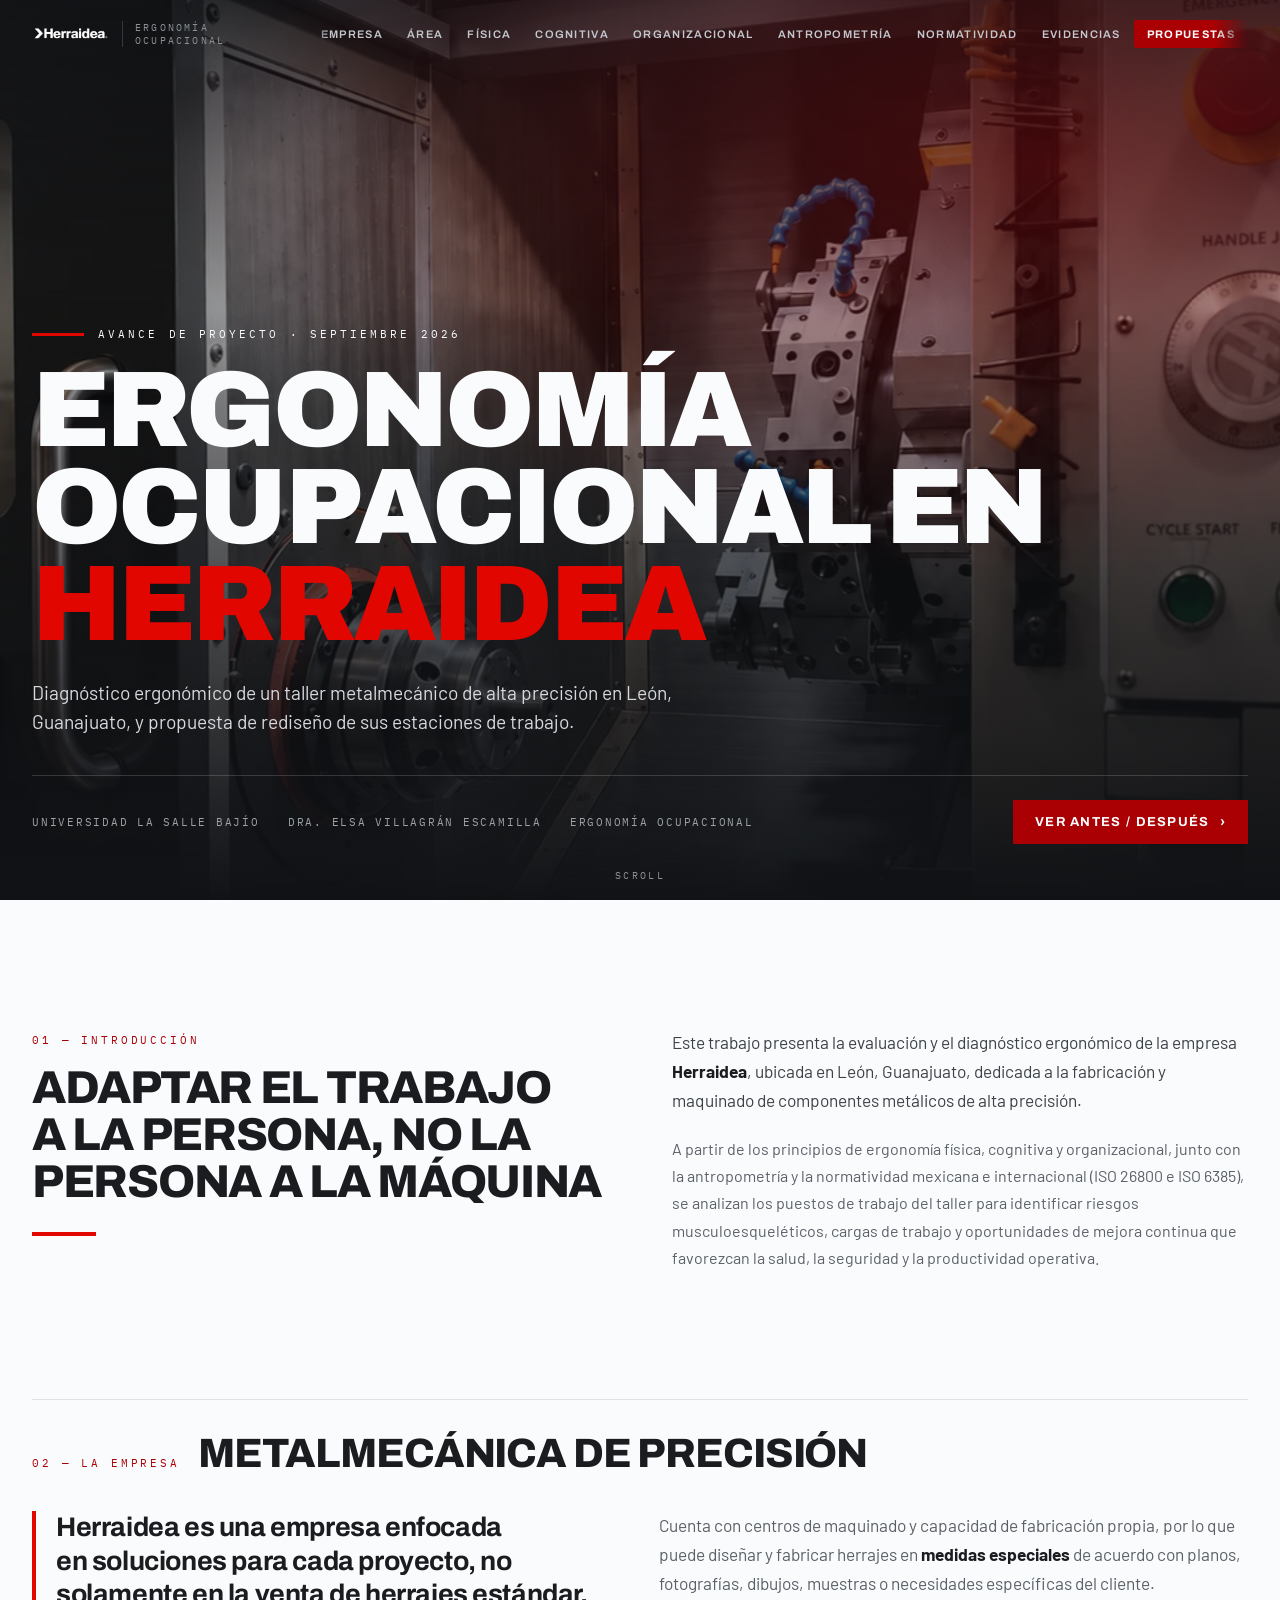
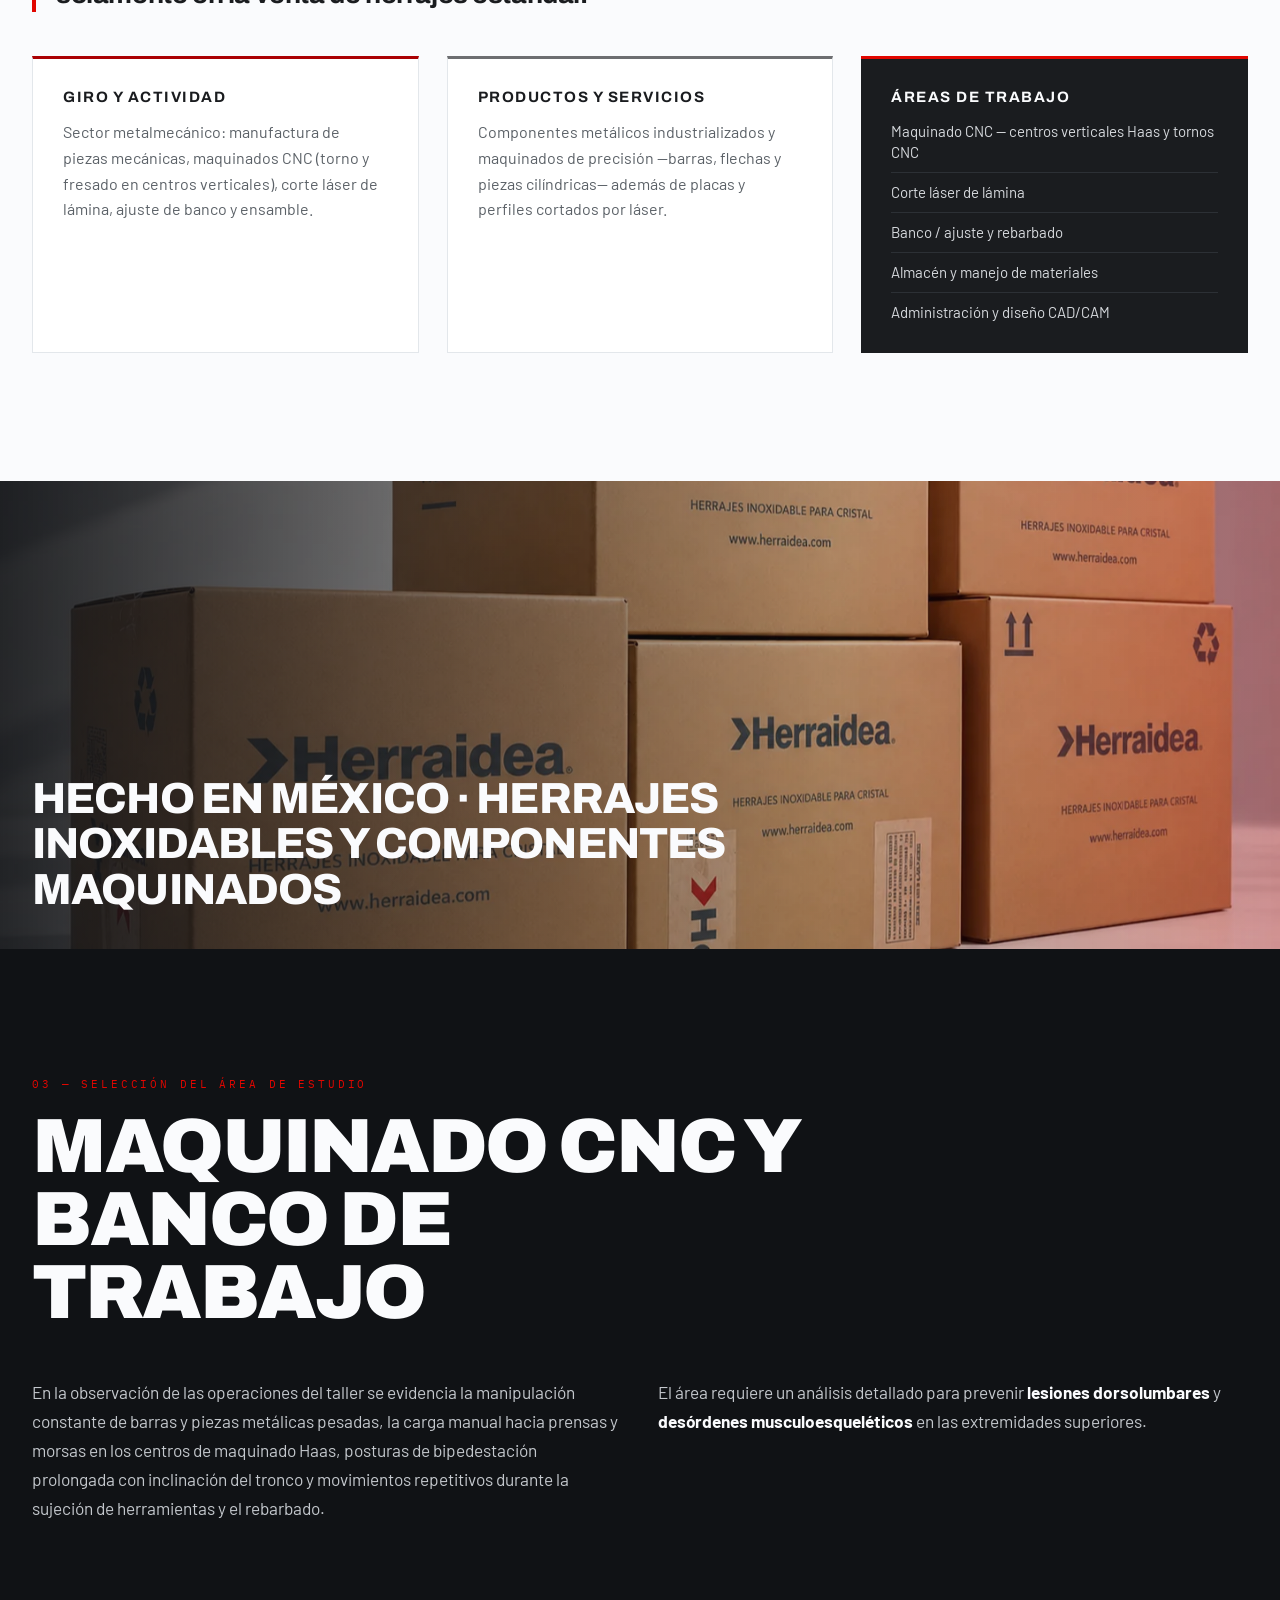
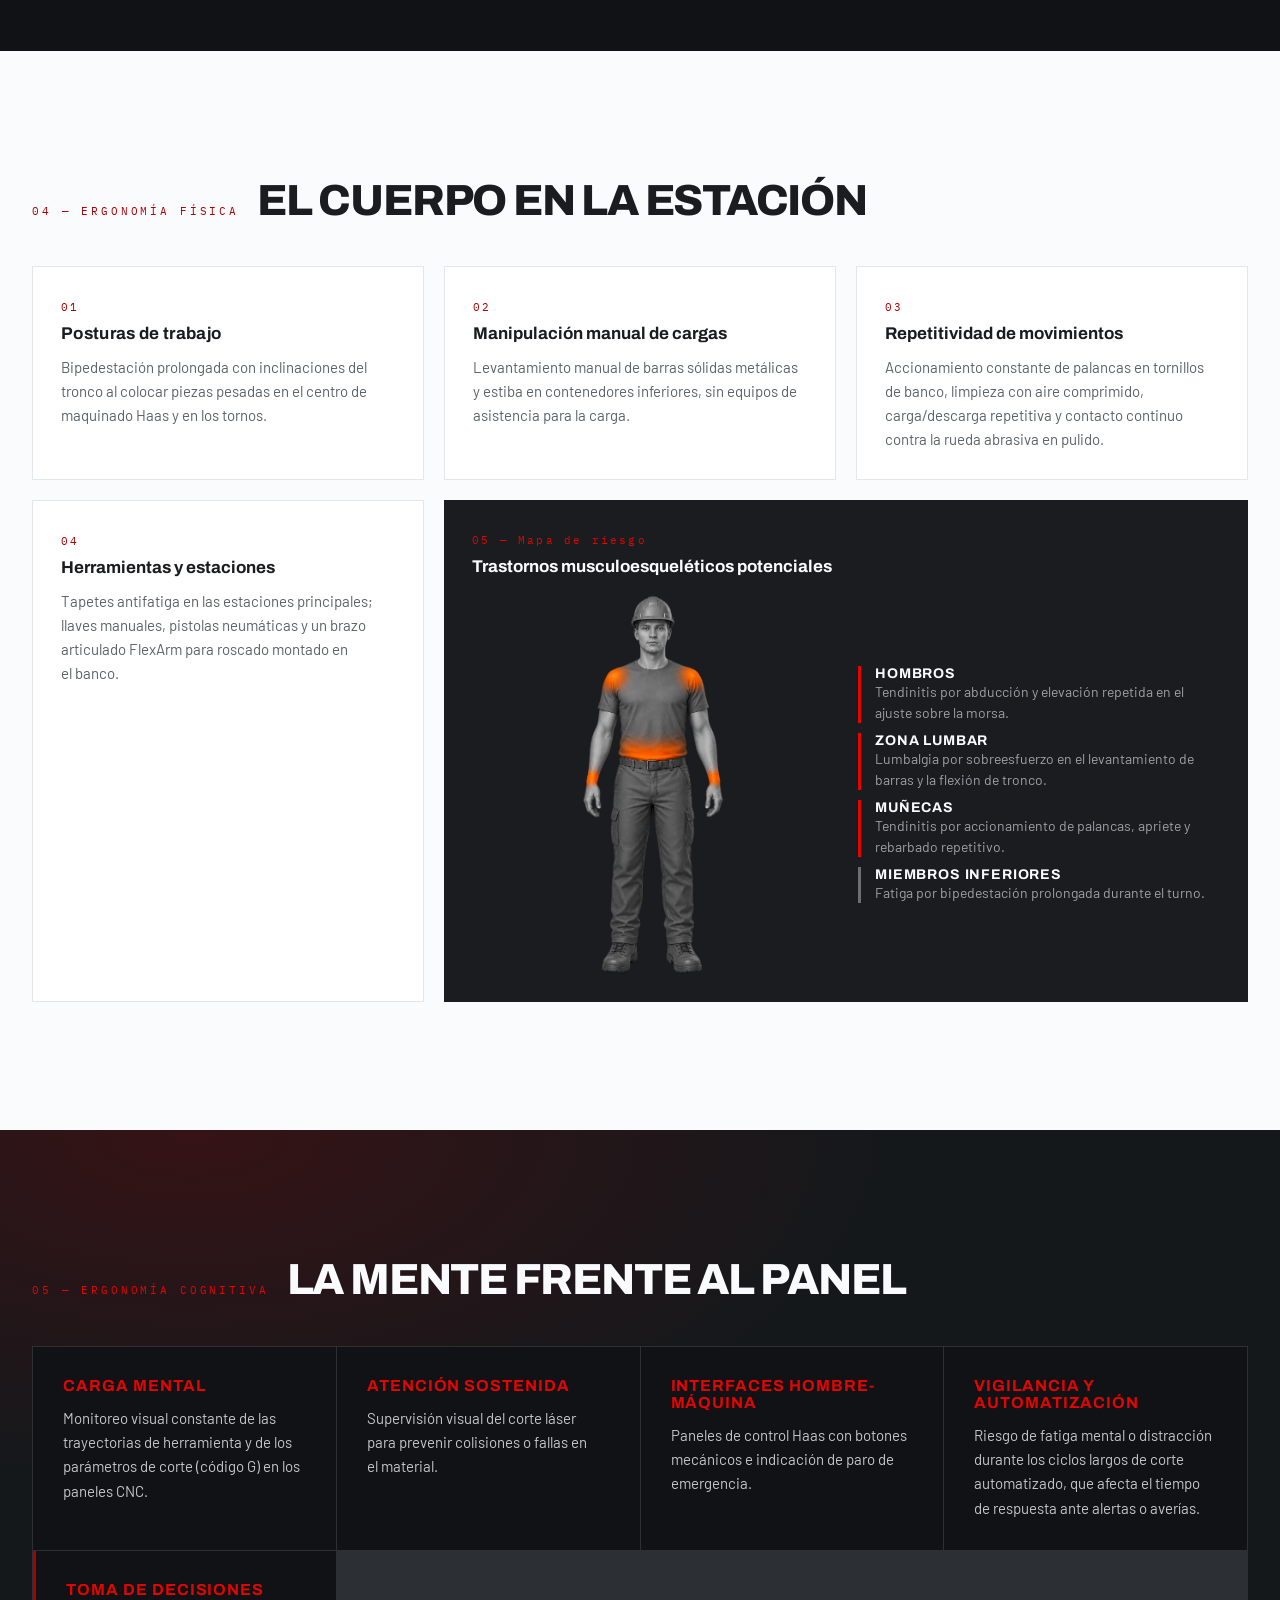
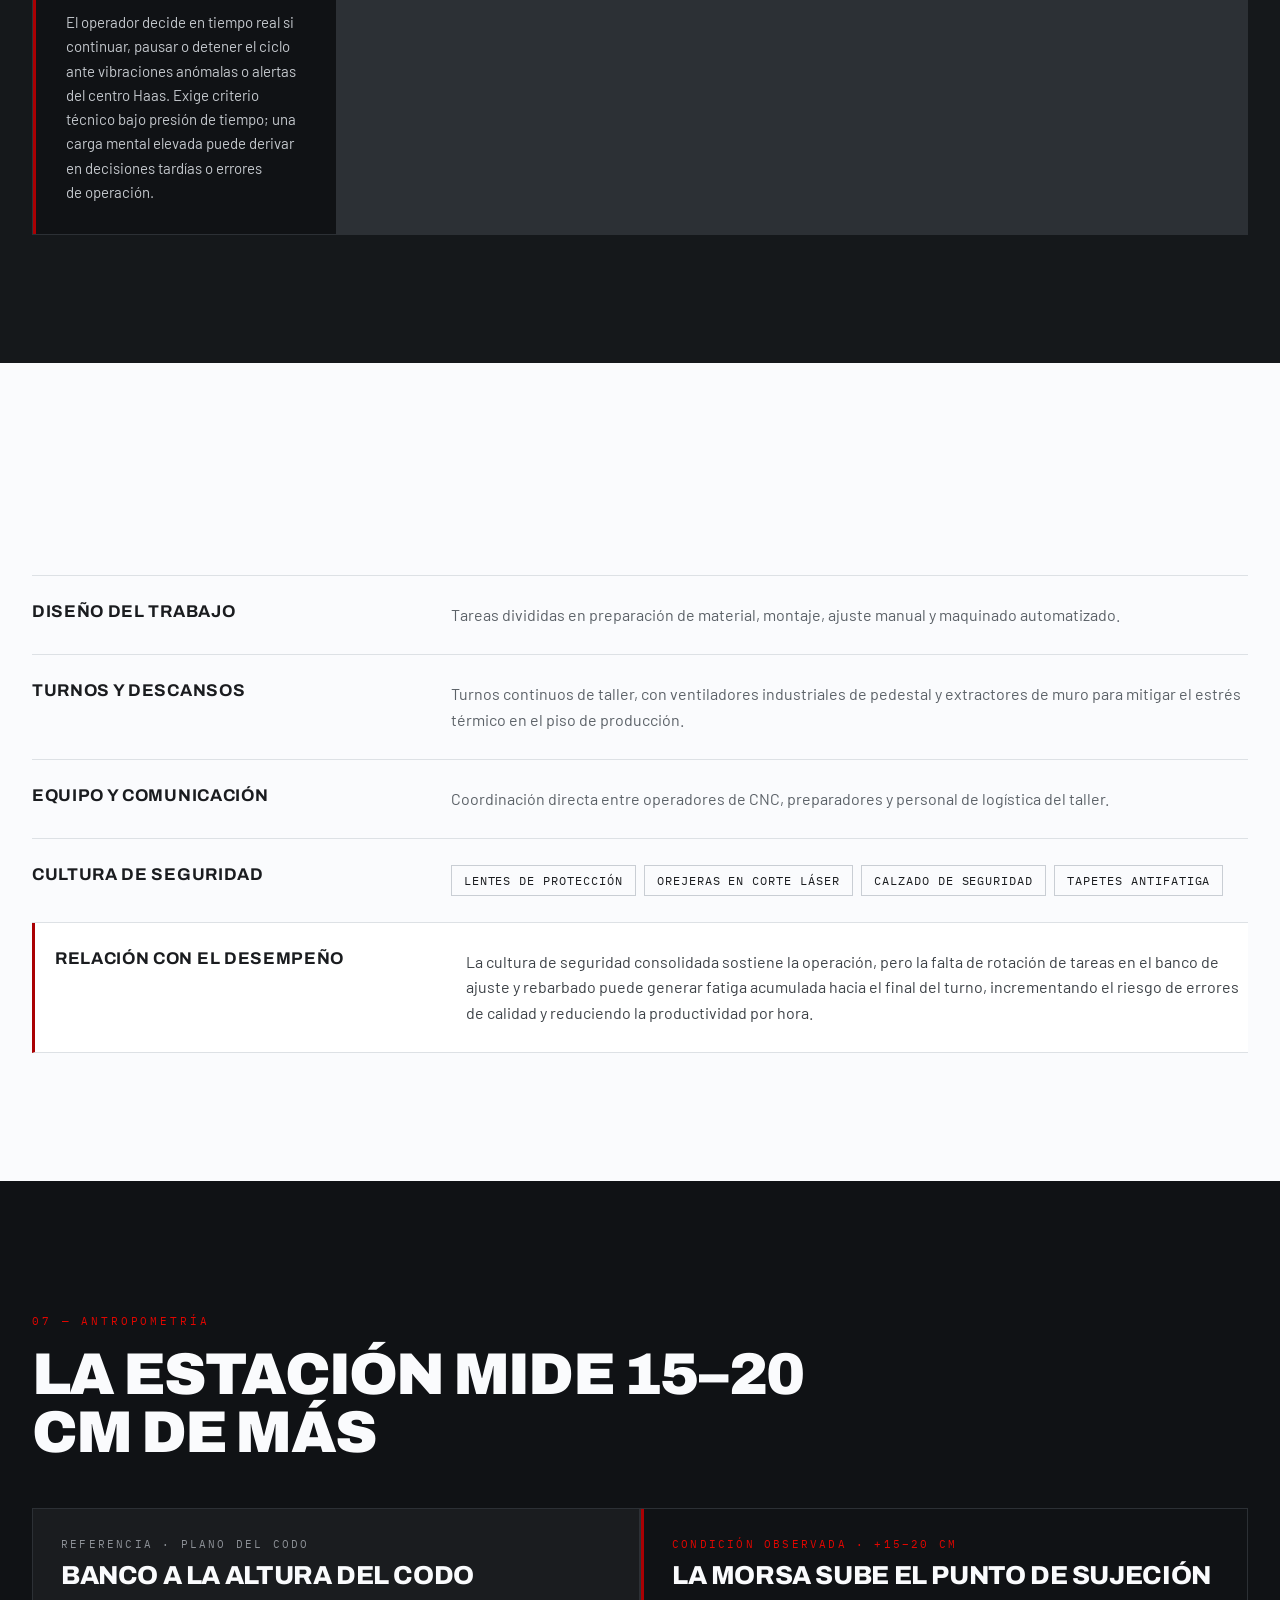
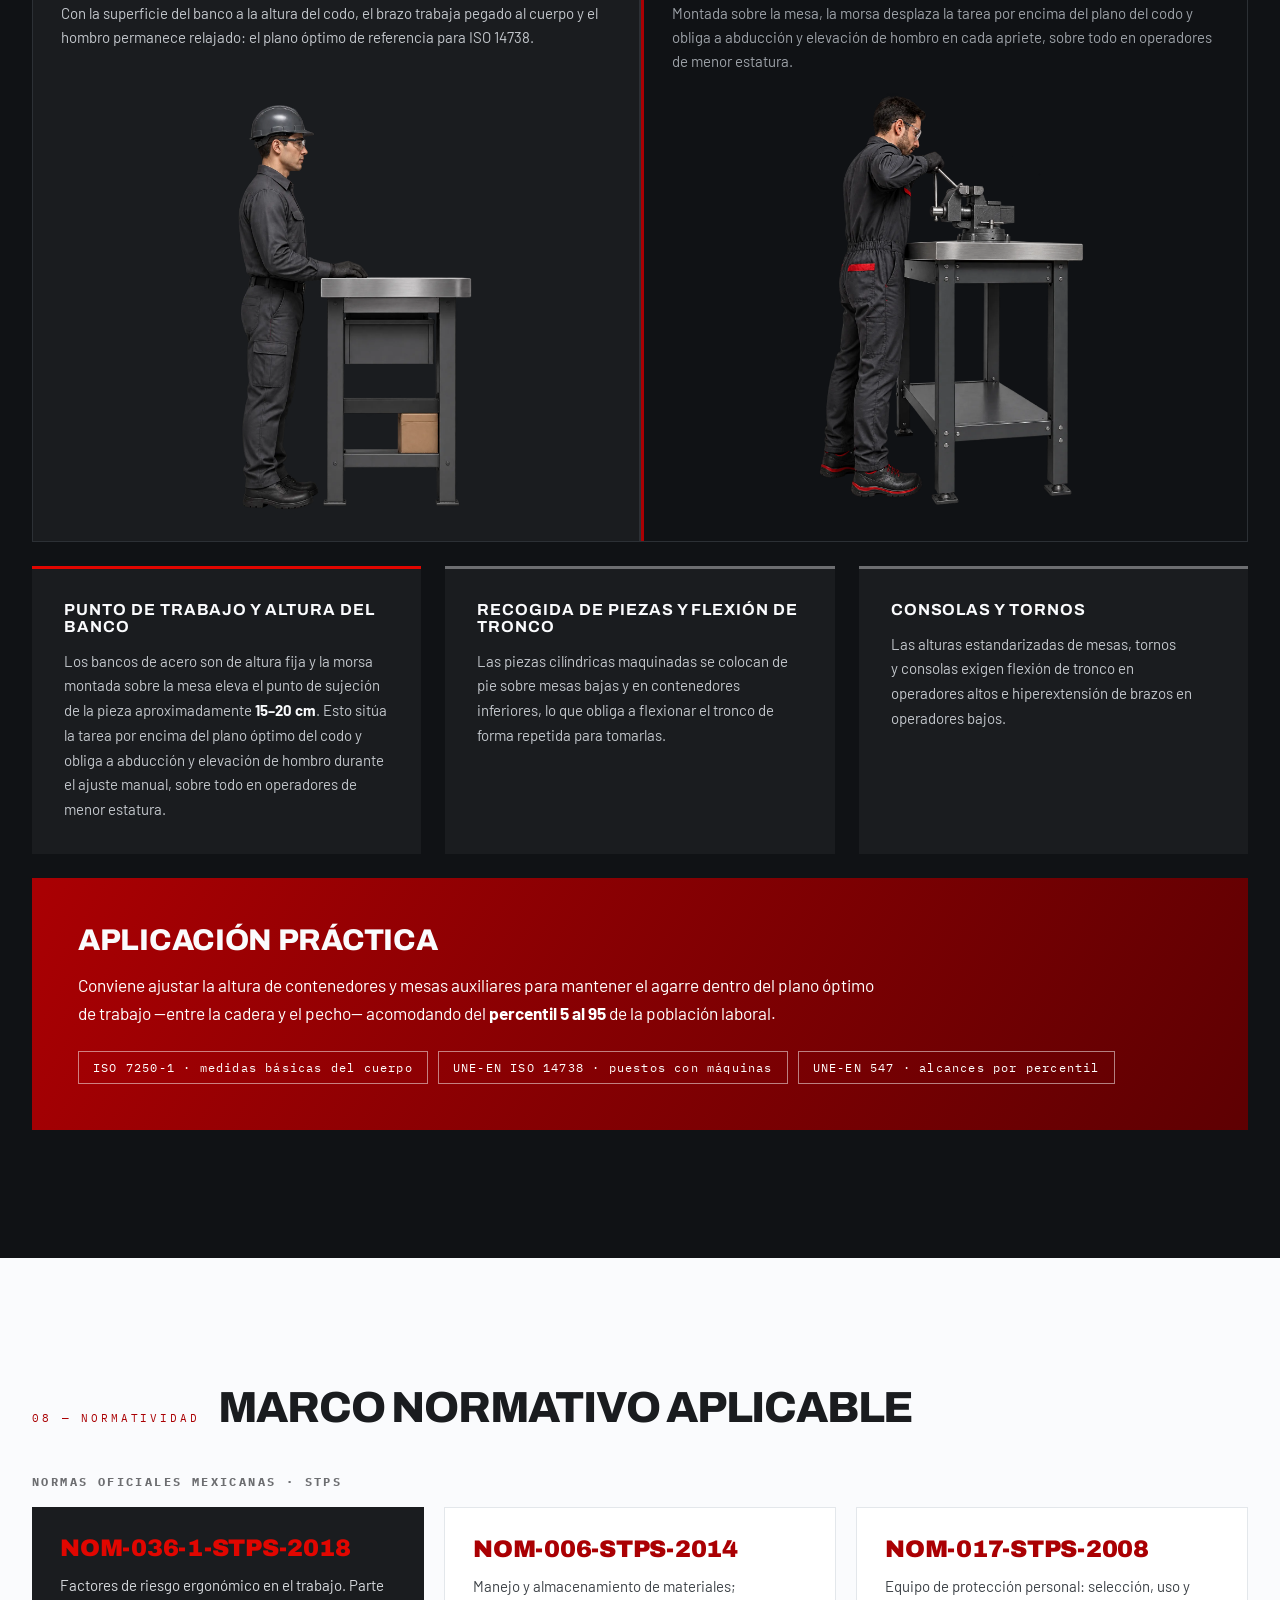
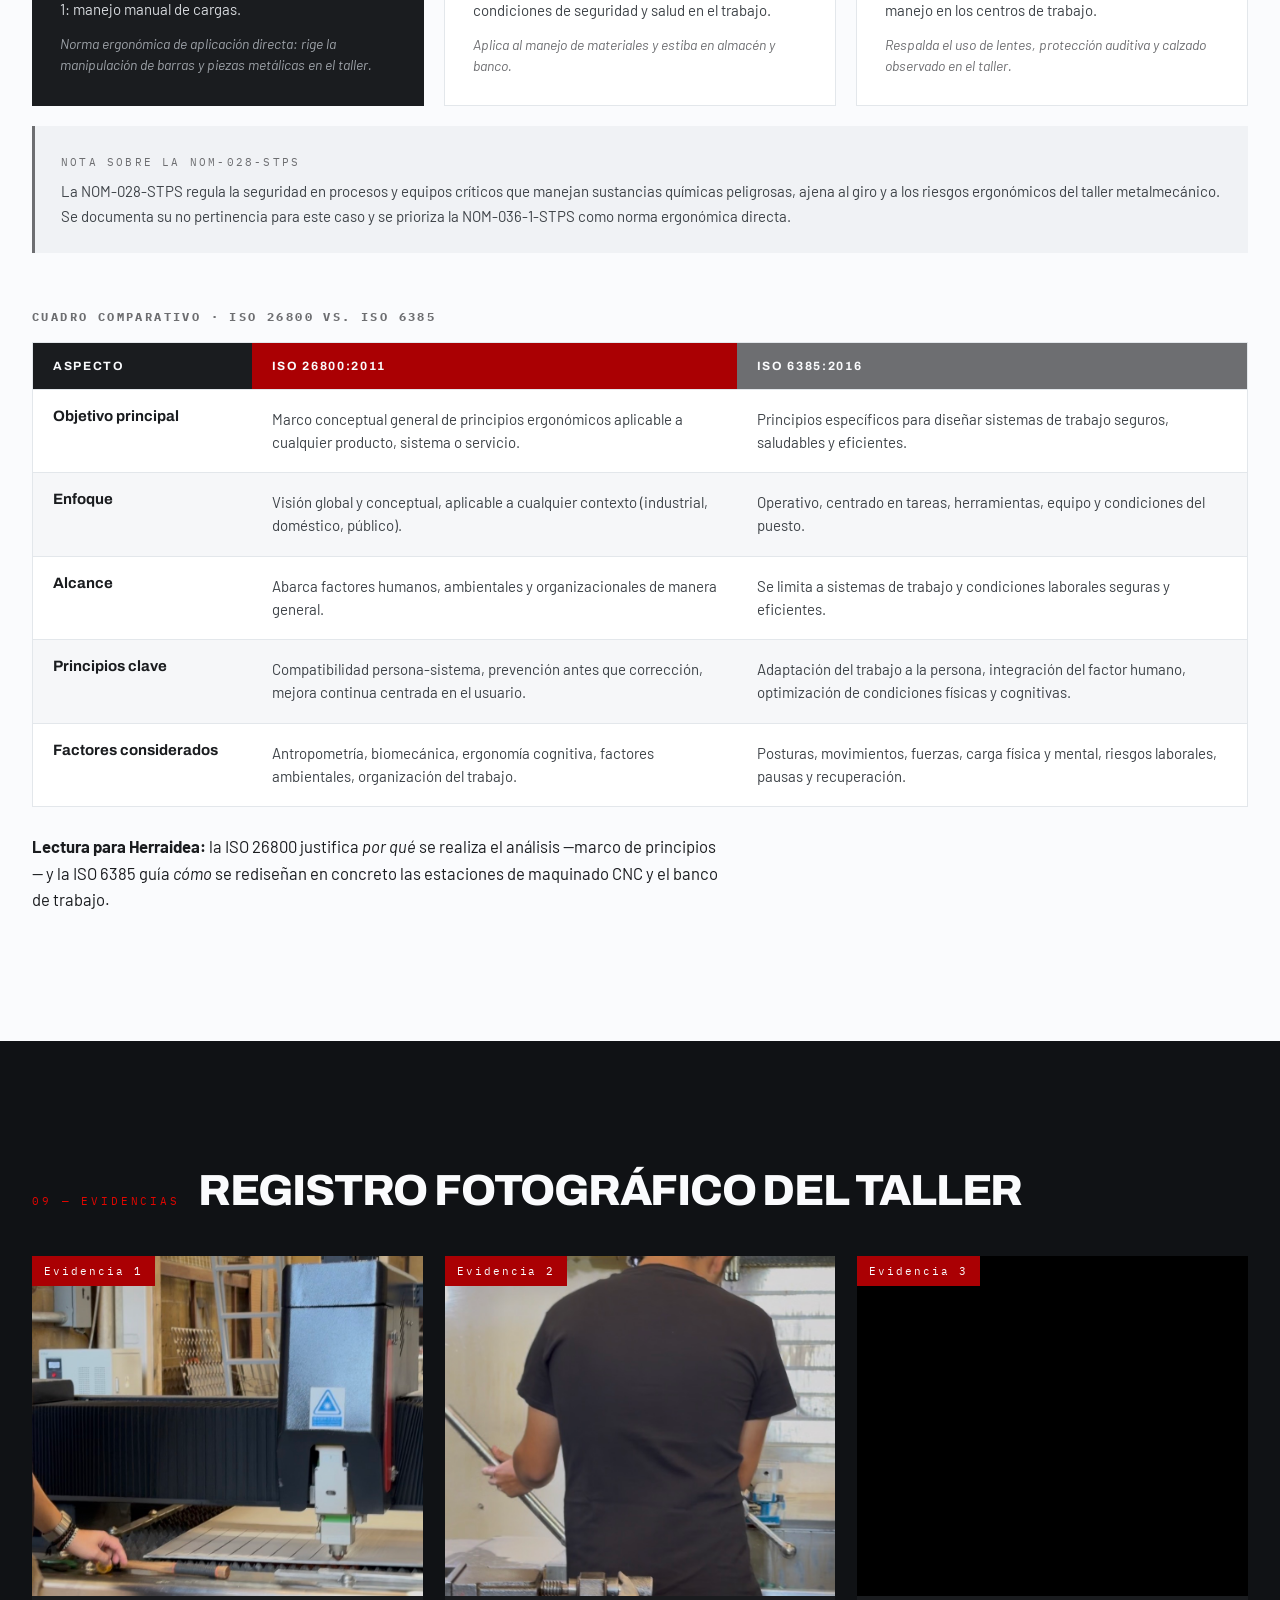
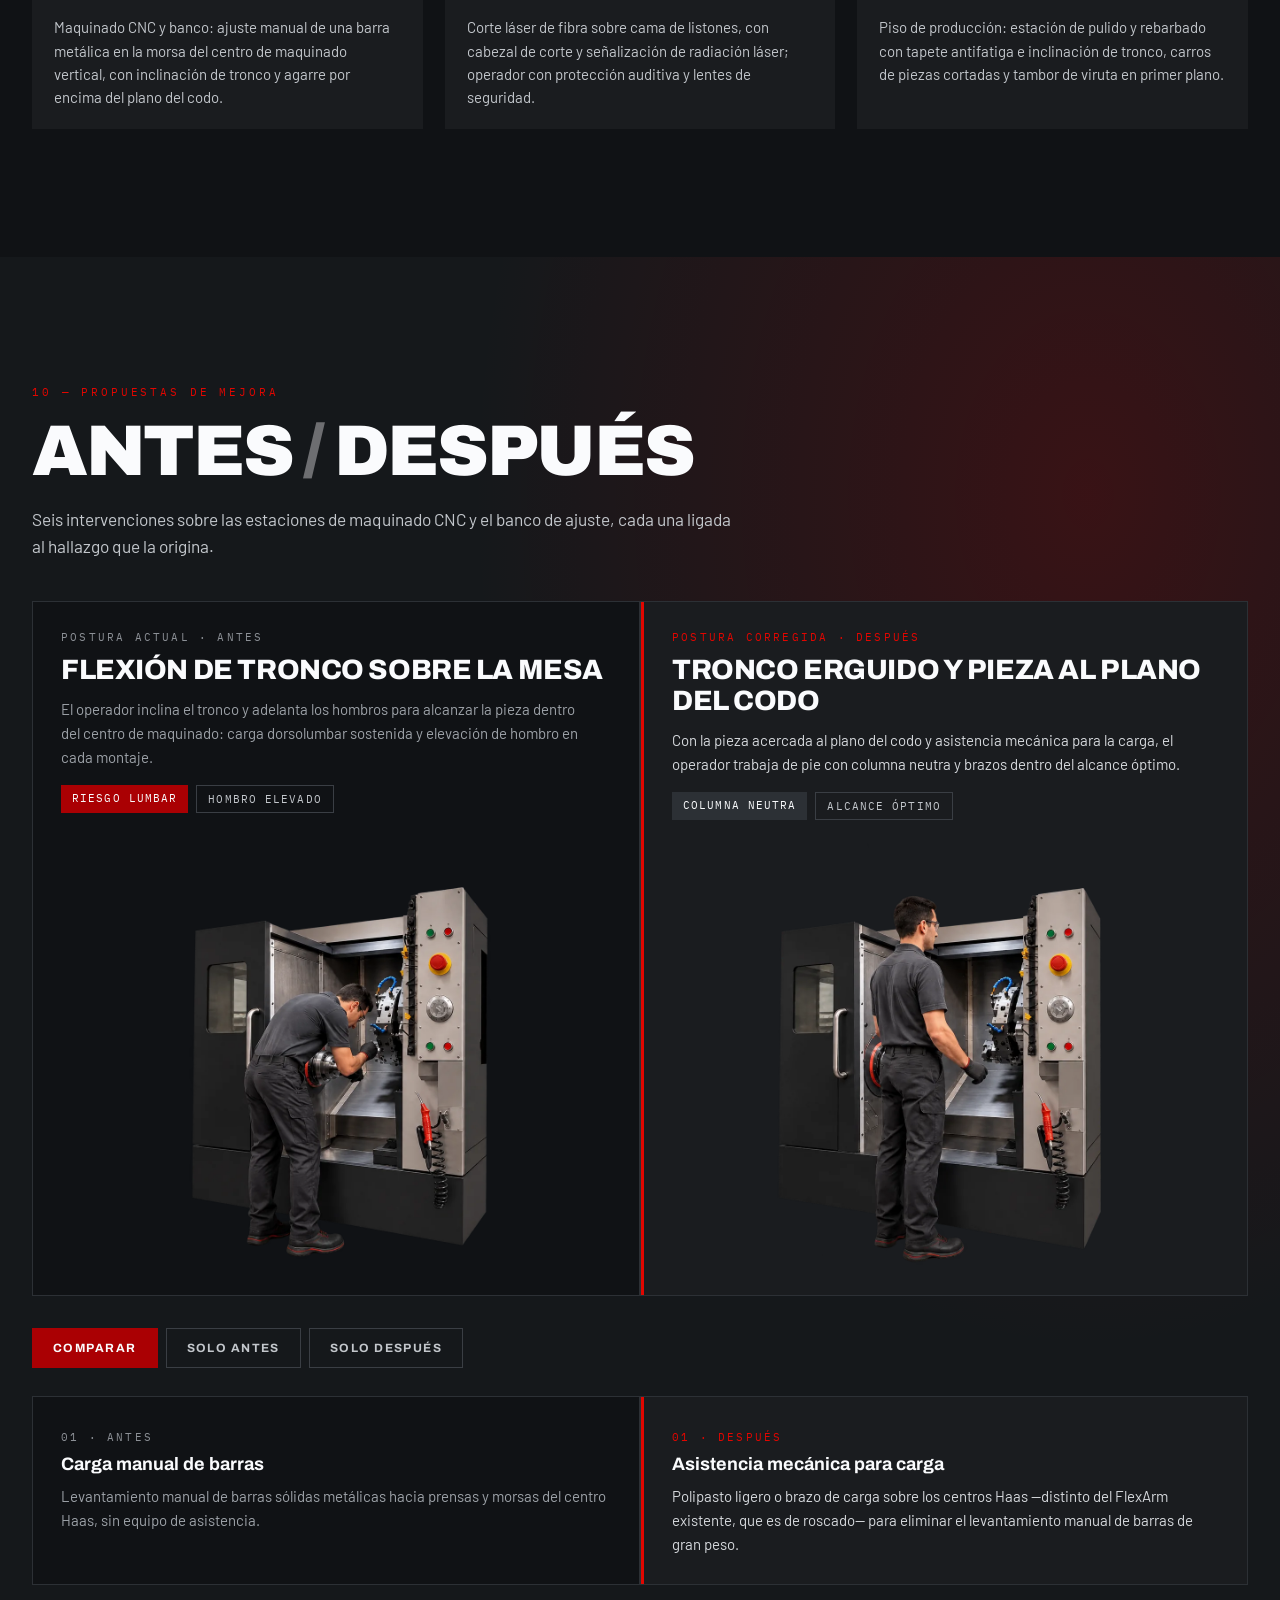
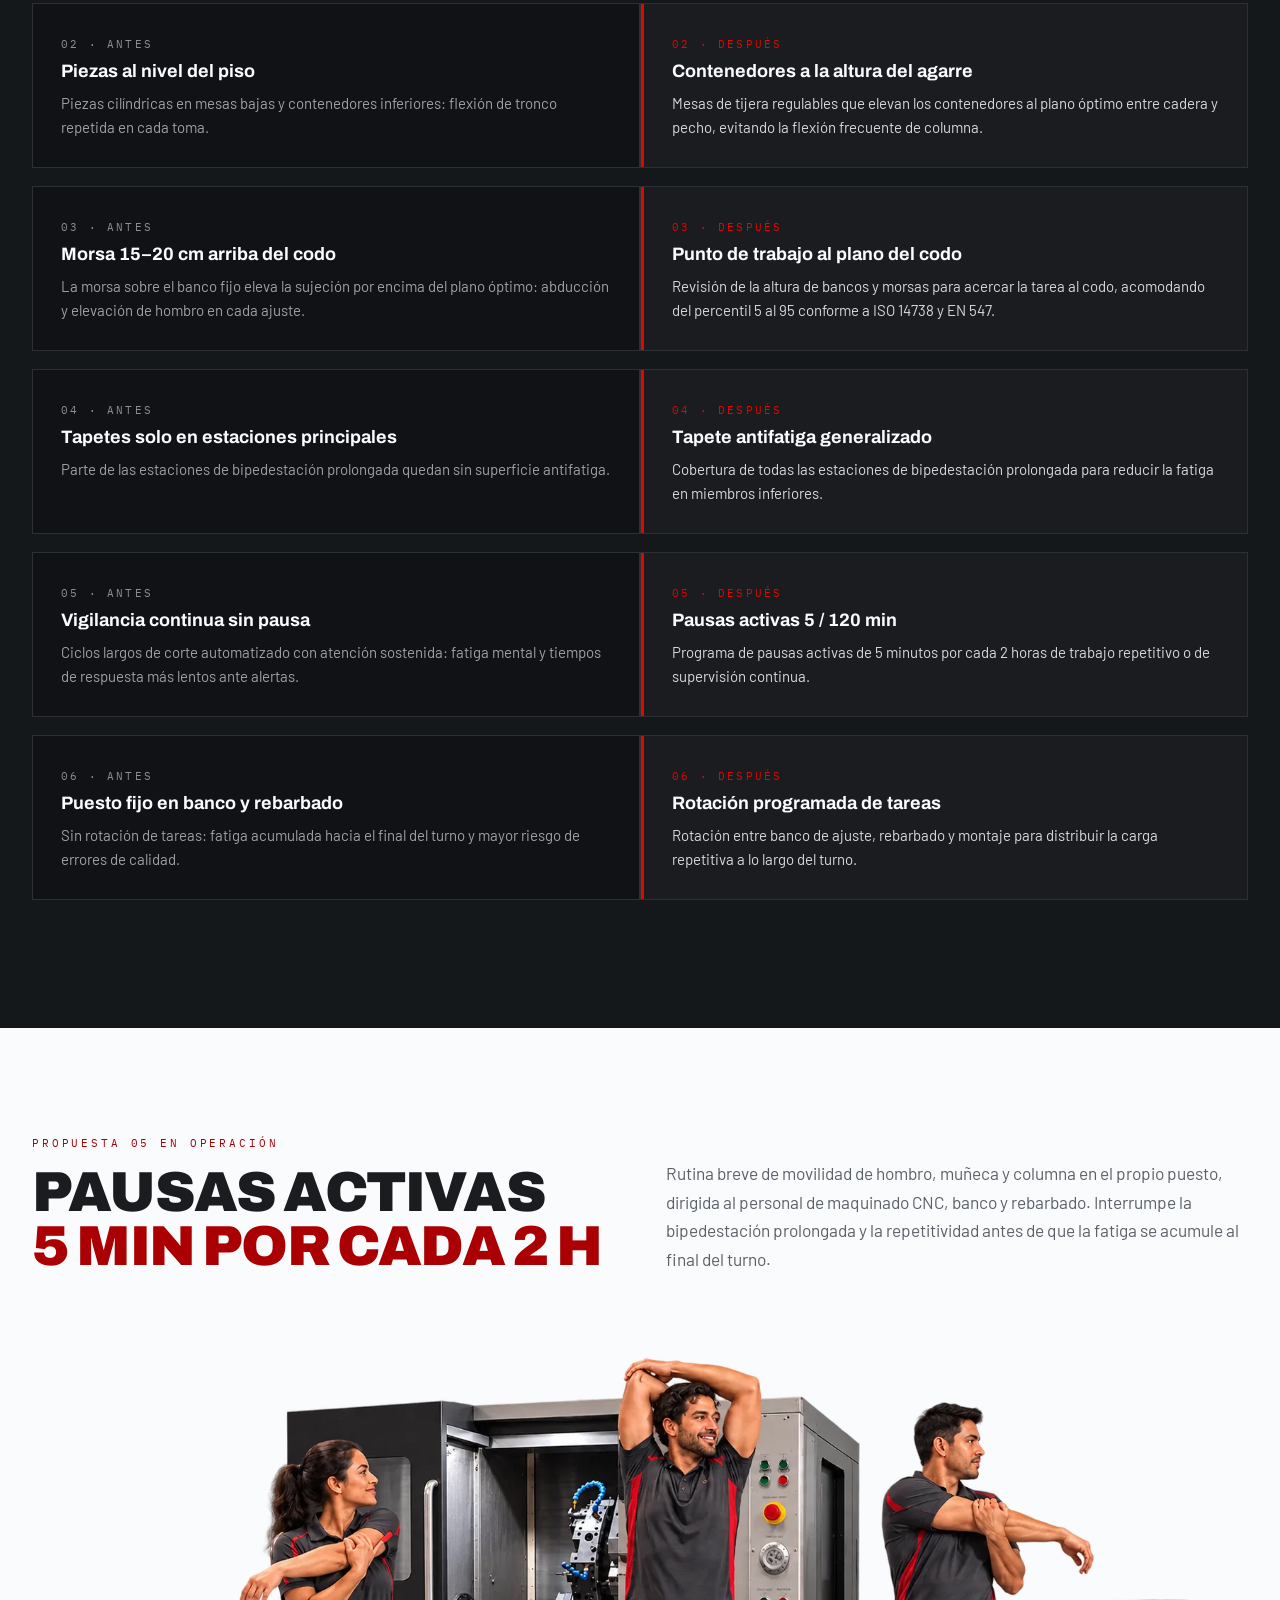
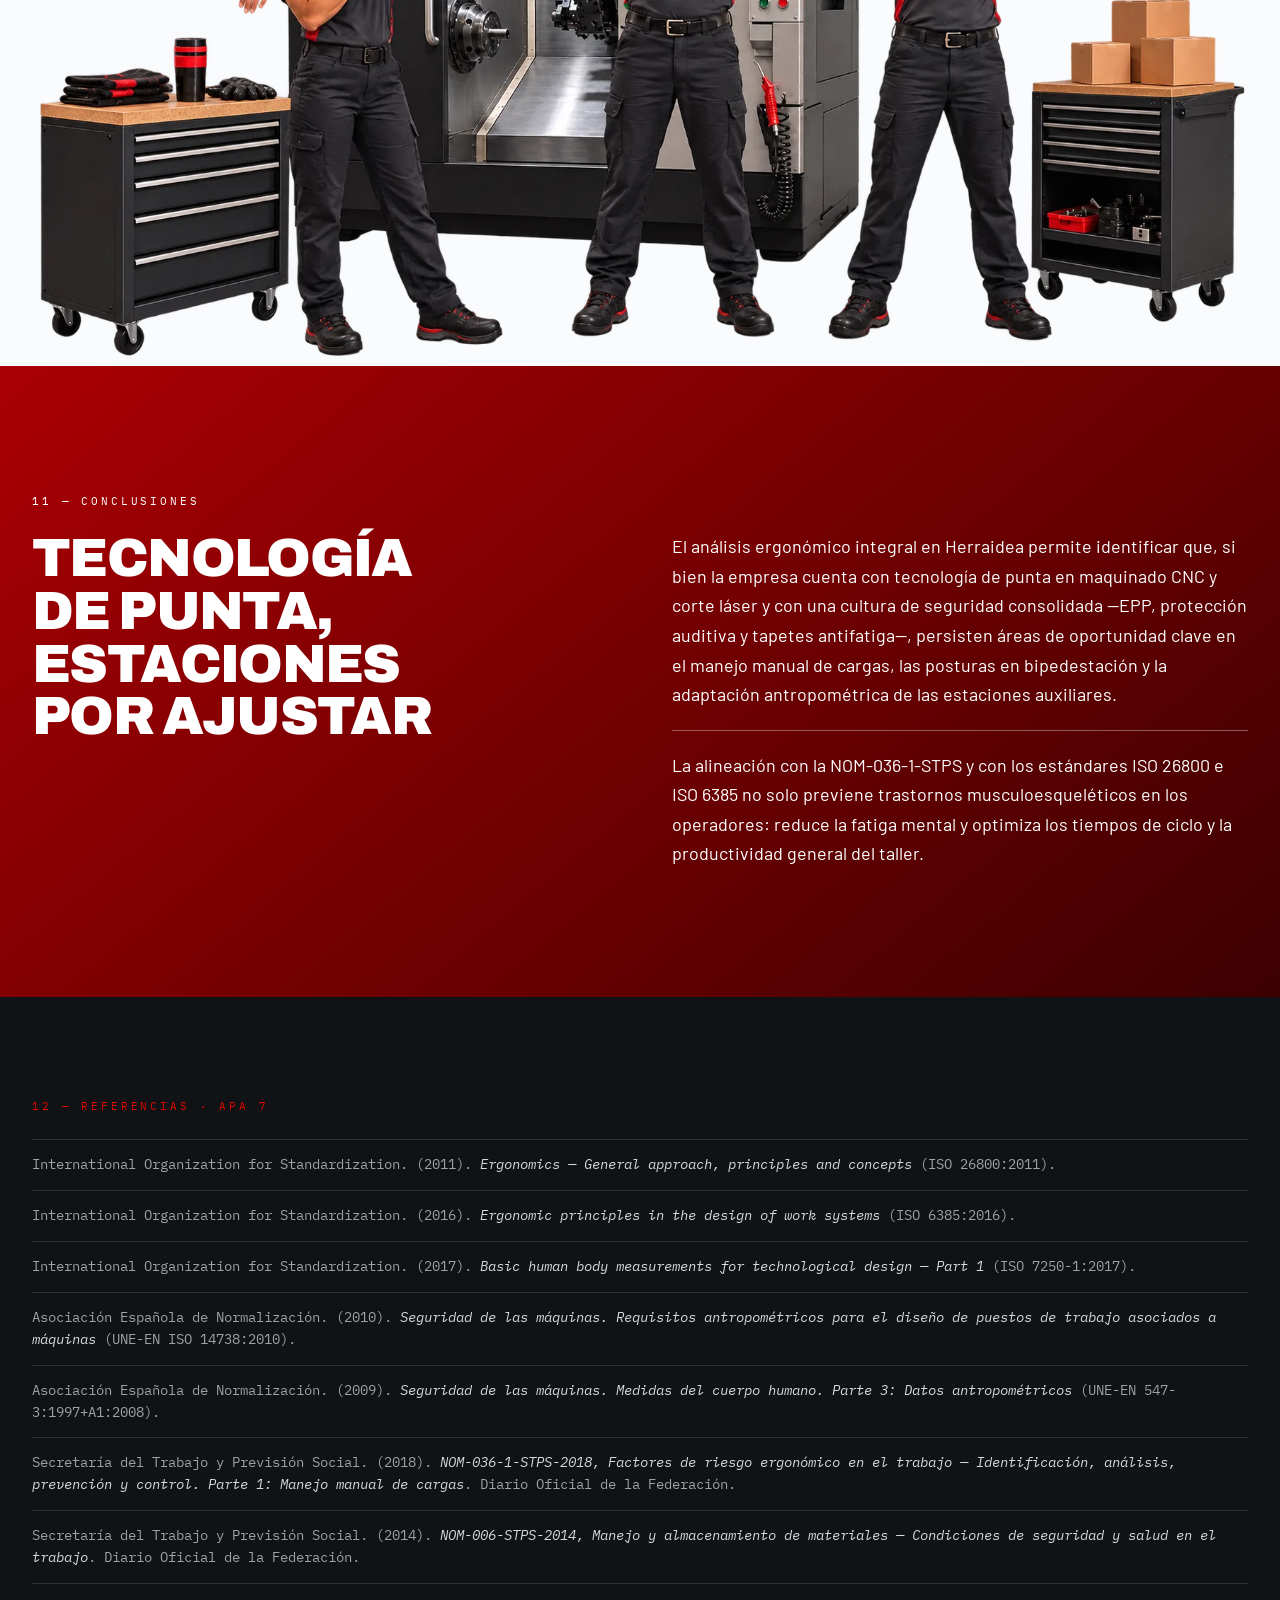
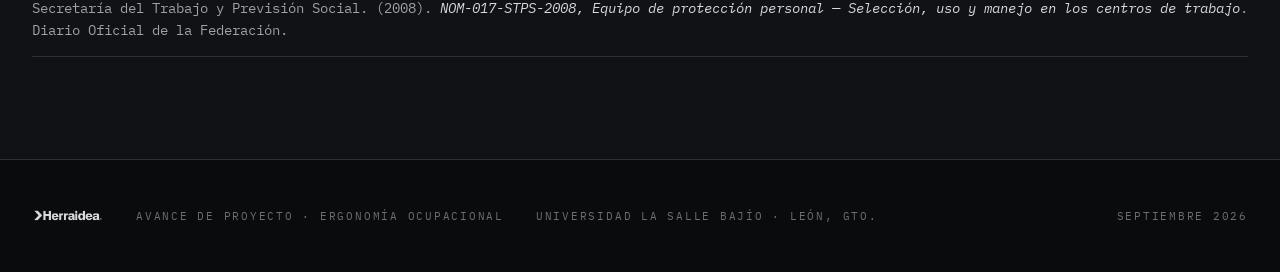
==== index.html @ 8bcf3849 "Build ergonomics website and prepare Vercel deployment" ====
<!DOCTYPE html>
<html lang="es">
<head>
<meta charset="utf-8" />
<meta name="viewport" content="width=device-width, initial-scale=1" />
<title>Ergonomía Ocupacional en Herraidea</title>
<meta name="description" content="Diagnóstico ergonómico del taller metalmecánico Herraidea y propuesta de rediseño de sus estaciones de trabajo." />
<meta name="theme-color" content="#101215" />
<link rel="preconnect" href="https://fonts.googleapis.com" />
<link rel="preconnect" href="https://fonts.gstatic.com" crossorigin="" />
<link href="https://fonts.googleapis.com/css2?family=Archivo:wght@400;500;600;700;800;900&amp;family=Barlow:wght@300;400;500;600;700&amp;family=IBM+Plex+Mono:wght@400;500&amp;display=swap" rel="stylesheet" />
<style>
  html { scroll-behavior: smooth; }
  body { margin: 0; background: #101215; color: #FAFBFD; font-family: Barlow, system-ui, sans-serif; -webkit-font-smoothing: antialiased; }
  * { box-sizing: border-box; }
  a { color: #E10600; text-decoration: none; }
  a:hover { color: #AA0003; }
  ::selection { background: #AA0003; color: #FAFBFD; }
  @keyframes hd-rise { from { opacity: 0; transform: translateY(46px); } to { opacity: 1; transform: none; } }
  @keyframes hd-wipe { from { transform: scaleX(0); } to { transform: scaleX(1); } }
  @keyframes hd-drop { from { opacity: 0; transform: translateY(-14px); } to { opacity: 1; transform: none; } }
  @keyframes hd-cue { 0%, 100% { transform: translateY(0); opacity: .35; } 50% { transform: translateY(10px); opacity: 1; } }
  @keyframes hd-zoom { from { transform: scale(1.16); } to { transform: scale(1.04); } }
  ::-webkit-scrollbar { width: 10px; }
  ::-webkit-scrollbar-track { background: #101215; }
  ::-webkit-scrollbar-thumb { background: #3A3E44; }
  :focus-visible { outline: 3px solid #E10600; outline-offset: 4px; }
  @media (max-width: 720px) {
    #hd-nav { padding-left: 18px !important; padding-right: 18px !important; gap: 14px !important; }
    #hd-nav > a span { display: none; }
    #hd-links { padding-left: 8px; }
  }
  @media (prefers-reduced-motion: reduce) {
    html { scroll-behavior: auto; }
    *, *::before, *::after { animation-duration: .01ms !important; animation-iteration-count: 1 !important; transition-duration: .01ms !important; }
    [data-reveal] { opacity: 1 !important; transform: none !important; }
  }
</style>
</head>
<body>

<div style="background:#101215;overflow-x:hidden">

  <div id="hd-progress" style="position:fixed;top:0;left:0;height:3px;width:0%;background:linear-gradient(90deg,#AA0003,#E10600);z-index:60;transition:width .12s linear"></div>

  <header id="hd-nav" style="position:fixed;top:0;left:0;right:0;z-index:50;display:flex;align-items:center;gap:24px;padding:20px 32px;background:rgba(16,18,21,0);backdrop-filter:blur(0px);border-bottom:1px solid rgba(250,251,253,0);transition:background .45s ease,padding .45s ease,border-color .45s ease,backdrop-filter .45s ease">
    <a href="#inicio" style="display:flex;align-items:center;gap:12px;flex-shrink:0">
      <img src="assets/logo-herraidea.png" alt="Herraidea" style="height:26px;width:auto;filter:brightness(0) invert(1)" />
      <span style="font-family:'IBM Plex Mono',monospace;font-size:10px;letter-spacing:.22em;color:#8C9096;text-transform:uppercase;border-left:1px solid #35393F;padding-left:12px">Ergonomía<br />Ocupacional</span>
    </a>
    <nav id="hd-links" style="display:flex;align-items:center;gap:2px;margin-left:auto;overflow-x:auto;scrollbar-width:none;min-width:0;mask-image:linear-gradient(90deg,transparent 0,#000 18px,#000 calc(100% - 34px),transparent 100%);-webkit-mask-image:linear-gradient(90deg,transparent 0,#000 18px,#000 calc(100% - 34px),transparent 100%)">
      <a href="#empresa" style="font-family:Archivo,sans-serif;font-size:11px;font-weight:600;letter-spacing:.12em;text-transform:uppercase;color:#C3C7CC;padding:8px 11px;border-radius:2px;white-space:nowrap;transition:color .25s,background .25s" style-hover="color:#FAFBFD;background:#AA0003">Empresa</a>
      <a href="#area" style="font-family:Archivo,sans-serif;font-size:11px;font-weight:600;letter-spacing:.12em;text-transform:uppercase;color:#C3C7CC;padding:8px 11px;border-radius:2px;white-space:nowrap;transition:color .25s,background .25s" style-hover="color:#FAFBFD;background:#AA0003">Área</a>
      <a href="#fisica" style="font-family:Archivo,sans-serif;font-size:11px;font-weight:600;letter-spacing:.12em;text-transform:uppercase;color:#C3C7CC;padding:8px 11px;border-radius:2px;white-space:nowrap;transition:color .25s,background .25s" style-hover="color:#FAFBFD;background:#AA0003">Física</a>
      <a href="#cognitiva" style="font-family:Archivo,sans-serif;font-size:11px;font-weight:600;letter-spacing:.12em;text-transform:uppercase;color:#C3C7CC;padding:8px 11px;border-radius:2px;white-space:nowrap;transition:color .25s,background .25s" style-hover="color:#FAFBFD;background:#AA0003">Cognitiva</a>
      <a href="#organizacional" style="font-family:Archivo,sans-serif;font-size:11px;font-weight:600;letter-spacing:.12em;text-transform:uppercase;color:#C3C7CC;padding:8px 11px;border-radius:2px;white-space:nowrap;transition:color .25s,background .25s" style-hover="color:#FAFBFD;background:#AA0003">Organizacional</a>
      <a href="#antropometria" style="font-family:Archivo,sans-serif;font-size:11px;font-weight:600;letter-spacing:.12em;text-transform:uppercase;color:#C3C7CC;padding:8px 11px;border-radius:2px;white-space:nowrap;transition:color .25s,background .25s" style-hover="color:#FAFBFD;background:#AA0003">Antropometría</a>
      <a href="#normatividad" style="font-family:Archivo,sans-serif;font-size:11px;font-weight:600;letter-spacing:.12em;text-transform:uppercase;color:#C3C7CC;padding:8px 11px;border-radius:2px;white-space:nowrap;transition:color .25s,background .25s" style-hover="color:#FAFBFD;background:#AA0003">Normatividad</a>
      <a href="#evidencias" style="font-family:Archivo,sans-serif;font-size:11px;font-weight:600;letter-spacing:.12em;text-transform:uppercase;color:#C3C7CC;padding:8px 11px;border-radius:2px;white-space:nowrap;transition:color .25s,background .25s" style-hover="color:#FAFBFD;background:#AA0003">Evidencias</a>
      <a href="#propuestas" style="font-family:Archivo,sans-serif;font-size:11px;font-weight:700;letter-spacing:.12em;text-transform:uppercase;color:#FAFBFD;background:#AA0003;padding:8px 13px;border-radius:2px;white-space:nowrap;transition:background .25s,transform .25s" style-hover="background:#E10600;transform:translateY(-1px)">Propuestas</a>
    </nav>
  </header>

  <section id="inicio" data-screen-label="Hero" style="position:relative;min-height:100vh;display:flex;flex-direction:column;justify-content:flex-end;overflow:hidden;padding:120px 32px 56px">
    <div id="hd-hero-bg" style="position:absolute;inset:-8% -4%;background-image:url('assets/haas-cnc.webp');background-size:cover;background-position:58% 42%;animation:hd-zoom 2.6s cubic-bezier(.16,1,.3,1) both;will-change:transform"></div>
    <div style="position:absolute;inset:0;background:linear-gradient(180deg,rgba(16,18,21,.86) 0%,rgba(16,18,21,.42) 34%,rgba(16,18,21,.78) 72%,#101215 100%)"></div>
    <div style="position:absolute;inset:0;background:radial-gradient(120% 80% at 82% 18%,rgba(170,0,3,.34),transparent 58%)"></div>

    <div style="position:relative;max-width:1240px;margin:0 auto;width:100%">
      <div style="display:flex;align-items:center;gap:14px;animation:hd-drop 1s .3s cubic-bezier(.16,1,.3,1) both">
        <span style="display:block;width:52px;height:3px;background:#E10600"></span>
        <span style="font-family:'IBM Plex Mono',monospace;font-size:11px;letter-spacing:.28em;text-transform:uppercase;color:#FAFBFD">Avance de proyecto · Septiembre 2026</span>
      </div>
      <h1 style="font-family:Archivo,sans-serif;font-weight:900;font-size:clamp(44px,8.4vw,132px);line-height:.9;letter-spacing:-.035em;text-transform:uppercase;margin:22px 0 0;color:#FAFBFD;text-wrap:balance;animation:hd-rise 1.15s .42s cubic-bezier(.16,1,.3,1) both">Ergonomía<br />ocupacional en<br /><span style="color:#E10600">Herraidea</span></h1>
      <p style="max-width:640px;font-size:clamp(16px,1.5vw,21px);line-height:1.5;color:#D6D9DD;margin:26px 0 0;animation:hd-rise 1.15s .58s cubic-bezier(.16,1,.3,1) both">Diagnóstico ergonómico de un taller metalmecánico de alta precisión en León, Guanajuato, y propuesta de rediseño de sus estaciones de trabajo.</p>
      <div style="display:flex;flex-wrap:wrap;align-items:center;gap:14px 28px;margin-top:38px;padding-top:24px;border-top:1px solid rgba(250,251,253,.16);animation:hd-rise 1.1s .72s cubic-bezier(.16,1,.3,1) both">
        <span style="font-family:'IBM Plex Mono',monospace;font-size:11px;letter-spacing:.16em;text-transform:uppercase;color:#9DA2A8">Universidad La Salle Bajío</span>
        <span style="font-family:'IBM Plex Mono',monospace;font-size:11px;letter-spacing:.16em;text-transform:uppercase;color:#9DA2A8">Dra. Elsa Villagrán Escamilla</span>
        <span style="font-family:'IBM Plex Mono',monospace;font-size:11px;letter-spacing:.16em;text-transform:uppercase;color:#9DA2A8">Ergonomía Ocupacional</span>
        <a href="#propuestas" style="display:inline-flex;align-items:center;gap:10px;margin-left:auto;font-family:Archivo,sans-serif;font-weight:700;font-size:13px;letter-spacing:.1em;text-transform:uppercase;color:#FAFBFD;background:#AA0003;padding:14px 22px;transition:background .3s,gap .3s,box-shadow .3s" style-hover="background:#E10600;gap:16px;box-shadow:0 12px 34px rgba(225,6,0,.4)">Ver antes / después <span style="font-size:15px">›</span></a>
      </div>
    </div>
    <div style="position:absolute;left:50%;bottom:18px;transform:translateX(-50%);font-family:'IBM Plex Mono',monospace;font-size:10px;letter-spacing:.24em;text-transform:uppercase;color:#8C9096;animation:hd-cue 2.4s 1.4s ease-in-out infinite">Scroll</div>
  </section>

  <section data-screen-label="Introducción" style="position:relative;background:#FAFBFD;color:#22262B;padding:clamp(72px,10vw,140px) 32px">
    <div style="max-width:1240px;margin:0 auto;display:grid;grid-template-columns:repeat(auto-fit,minmax(min(100%,320px),1fr));gap:clamp(32px,5vw,72px);align-items:start">
      <div data-reveal="" style="opacity:0;transform:translateY(40px);transition:opacity 1s cubic-bezier(.16,1,.3,1),transform 1s cubic-bezier(.16,1,.3,1)">
        <span style="font-family:'IBM Plex Mono',monospace;font-size:11px;letter-spacing:.26em;text-transform:uppercase;color:#AA0003">01 — Introducción</span>
        <h2 style="font-family:Archivo,sans-serif;font-weight:800;font-size:clamp(30px,3.6vw,52px);line-height:1.02;letter-spacing:-.028em;text-transform:uppercase;margin:18px 0 0;color:#1A1C1F;text-wrap:balance">Adaptar el trabajo a la persona, no la persona a la máquina</h2>
        <div style="width:64px;height:4px;background:#E10600;margin-top:26px"></div>
      </div>
      <div data-reveal="" data-delay="160" style="opacity:0;transform:translateY(40px);transition:opacity 1s cubic-bezier(.16,1,.3,1),transform 1s cubic-bezier(.16,1,.3,1)">
        <p style="font-size:clamp(16px,1.35vw,19px);line-height:1.68;color:#3D4247;margin:0;text-wrap:pretty">Este trabajo presenta la evaluación y el diagnóstico ergonómico de la empresa <strong style="color:#1A1C1F">Herraidea</strong>, ubicada en León, Guanajuato, dedicada a la fabricación y maquinado de componentes metálicos de alta precisión.</p>
        <p style="font-size:clamp(15px,1.25vw,17px);line-height:1.7;color:#5B6167;margin:20px 0 0;text-wrap:pretty">A partir de los principios de ergonomía física, cognitiva y organizacional, junto con la antropometría y la normatividad mexicana e internacional (ISO 26800 e ISO 6385), se analizan los puestos de trabajo del taller para identificar riesgos musculoesqueléticos, cargas de trabajo y oportunidades de mejora continua que favorezcan la salud, la seguridad y la productividad operativa.</p>
      </div>
    </div>
  </section>

  <section id="empresa" data-screen-label="La empresa" style="position:relative;background:#FAFBFD;color:#22262B;padding:0 32px clamp(72px,10vw,140px)">
    <div style="max-width:1240px;margin:0 auto">
      <div data-reveal="" style="opacity:0;transform:translateY(40px);transition:opacity 1s cubic-bezier(.16,1,.3,1),transform 1s cubic-bezier(.16,1,.3,1);display:flex;align-items:baseline;gap:18px;flex-wrap:wrap;border-top:1px solid #DDE1E5;padding-top:34px">
        <span style="font-family:'IBM Plex Mono',monospace;font-size:11px;letter-spacing:.26em;text-transform:uppercase;color:#AA0003">02 — La empresa</span>
        <h2 style="font-family:Archivo,sans-serif;font-weight:800;font-size:clamp(28px,3.2vw,46px);line-height:1;letter-spacing:-.028em;text-transform:uppercase;margin:0;color:#1A1C1F">Metalmecánica de precisión</h2>
      </div>

      <div data-reveal="" data-delay="80" style="opacity:0;transform:translateY(36px);transition:opacity .95s cubic-bezier(.16,1,.3,1),transform .95s cubic-bezier(.16,1,.3,1);margin-top:36px;display:grid;grid-template-columns:repeat(auto-fit,minmax(min(100%,300px),1fr));gap:clamp(20px,3vw,48px);align-items:start">
        <p style="font-family:Archivo,sans-serif;font-weight:700;font-size:clamp(19px,2.1vw,28px);line-height:1.25;letter-spacing:-.015em;color:#1A1C1F;margin:0;text-wrap:balance;border-left:4px solid #E10600;padding-left:20px">Herraidea es una empresa enfocada en soluciones para cada proyecto, no solamente en la venta de herrajes estándar.</p>
        <p style="font-size:clamp(16px,1.35vw,18px);line-height:1.68;color:#5B6167;margin:0;text-wrap:pretty">Cuenta con centros de maquinado y capacidad de fabricación propia, por lo que puede diseñar y fabricar herrajes en <strong style="color:#1A1C1F">medidas especiales</strong> de acuerdo con planos, fotografías, dibujos, muestras o necesidades específicas del cliente.</p>
      </div>

      <div style="display:grid;grid-template-columns:repeat(auto-fit,minmax(min(100%,300px),1fr));gap:28px;margin-top:44px">
        <div data-reveal="" style="opacity:0;transform:translateY(40px);transition:opacity .9s cubic-bezier(.16,1,.3,1),transform .9s cubic-bezier(.16,1,.3,1);background:#FFFFFF;border:1px solid #E3E7EB;border-top:3px solid #AA0003;padding:30px;transition:transform .4s,box-shadow .4s" style-hover="transform:translateY(-6px);box-shadow:0 22px 48px rgba(26,28,31,.12)">
          <h3 style="font-family:Archivo,sans-serif;font-weight:700;font-size:15px;letter-spacing:.1em;text-transform:uppercase;margin:0;color:#1A1C1F">Giro y actividad</h3>
          <p style="font-size:16px;line-height:1.62;color:#5B6167;margin:14px 0 0;text-wrap:pretty">Sector metalmecánico: manufactura de piezas mecánicas, maquinados CNC (torno y fresado en centros verticales), corte láser de lámina, ajuste de banco y ensamble.</p>
        </div>
        <div data-reveal="" data-delay="110" style="opacity:0;transform:translateY(40px);transition:opacity .9s cubic-bezier(.16,1,.3,1),transform .9s cubic-bezier(.16,1,.3,1);background:#FFFFFF;border:1px solid #E3E7EB;border-top:3px solid #6D6E71;padding:30px" style-hover="transform:translateY(-6px);box-shadow:0 22px 48px rgba(26,28,31,.12)">
          <h3 style="font-family:Archivo,sans-serif;font-weight:700;font-size:15px;letter-spacing:.1em;text-transform:uppercase;margin:0;color:#1A1C1F">Productos y servicios</h3>
          <p style="font-size:16px;line-height:1.62;color:#5B6167;margin:14px 0 0;text-wrap:pretty">Componentes metálicos industrializados y maquinados de precisión —barras, flechas y piezas cilíndricas— además de placas y perfiles cortados por láser.</p>
        </div>
        <div data-reveal="" data-delay="220" style="opacity:0;transform:translateY(40px);transition:opacity .9s cubic-bezier(.16,1,.3,1),transform .9s cubic-bezier(.16,1,.3,1);background:#1A1C1F;border-top:3px solid #E10600;padding:30px;color:#FAFBFD">
          <h3 style="font-family:Archivo,sans-serif;font-weight:700;font-size:15px;letter-spacing:.1em;text-transform:uppercase;margin:0;color:#FAFBFD">Áreas de trabajo</h3>
          <div style="display:flex;flex-direction:column;gap:9px;margin-top:16px">
            <span style="font-size:15px;line-height:1.4;color:#D6D9DD;border-bottom:1px solid #2C3035;padding-bottom:9px">Maquinado CNC — centros verticales Haas y tornos CNC</span>
            <span style="font-size:15px;line-height:1.4;color:#D6D9DD;border-bottom:1px solid #2C3035;padding-bottom:9px">Corte láser de lámina</span>
            <span style="font-size:15px;line-height:1.4;color:#D6D9DD;border-bottom:1px solid #2C3035;padding-bottom:9px">Banco / ajuste y rebarbado</span>
            <span style="font-size:15px;line-height:1.4;color:#D6D9DD;border-bottom:1px solid #2C3035;padding-bottom:9px">Almacén y manejo de materiales</span>
            <span style="font-size:15px;line-height:1.4;color:#D6D9DD">Administración y diseño CAD/CAM</span>
          </div>
        </div>
      </div>
    </div>
  </section>

  <section style="position:relative;height:clamp(300px,52vh,560px);overflow:hidden;background:#101215">
    <div id="hd-band-1" style="position:absolute;inset:-14% 0;background-image:url('assets/empaque.webp');background-size:cover;background-position:50% 55%;will-change:transform"></div>
    <div style="position:absolute;inset:0;background:linear-gradient(90deg,rgba(16,18,21,.9),rgba(16,18,21,.25) 65%,rgba(170,0,3,.35))"></div>
    <div style="position:absolute;inset:0;display:flex;align-items:flex-end;padding:36px 32px">
      <div style="max-width:1240px;margin:0 auto;width:100%">
        <p data-reveal="" style="opacity:0;transform:translateY(30px);transition:opacity 1s cubic-bezier(.16,1,.3,1),transform 1s cubic-bezier(.16,1,.3,1);font-family:Archivo,sans-serif;font-weight:800;font-size:clamp(22px,3.4vw,46px);line-height:1.05;letter-spacing:-.02em;text-transform:uppercase;color:#FAFBFD;margin:0;max-width:900px">Hecho en México · Herrajes inoxidables y componentes maquinados</p>
      </div>
    </div>
  </section>

  <section id="area" data-screen-label="Área de estudio" style="position:relative;background:#101215;padding:clamp(72px,10vw,140px) 32px">
    <div style="max-width:1240px;margin:0 auto">
      <span data-reveal="" style="opacity:0;transform:translateY(30px);transition:opacity .9s cubic-bezier(.16,1,.3,1),transform .9s cubic-bezier(.16,1,.3,1);display:block;font-family:'IBM Plex Mono',monospace;font-size:11px;letter-spacing:.26em;text-transform:uppercase;color:#E10600">03 — Selección del área de estudio</span>
      <h2 data-reveal="" data-delay="90" style="opacity:0;transform:translateY(40px);transition:opacity 1s cubic-bezier(.16,1,.3,1),transform 1s cubic-bezier(.16,1,.3,1);font-family:Archivo,sans-serif;font-weight:900;font-size:clamp(34px,6vw,86px);line-height:.95;letter-spacing:-.032em;text-transform:uppercase;margin:20px 0 0;color:#FAFBFD;max-width:15ch">Maquinado CNC y banco de trabajo</h2>
      <div style="display:grid;grid-template-columns:repeat(auto-fit,minmax(min(100%,280px),1fr));gap:36px;margin-top:48px;align-items:start">
        <p data-reveal="" data-delay="160" style="opacity:0;transform:translateY(40px);transition:opacity 1s cubic-bezier(.16,1,.3,1),transform 1s cubic-bezier(.16,1,.3,1);font-size:clamp(16px,1.35vw,19px);line-height:1.68;color:#C3C7CC;margin:0;text-wrap:pretty">En la observación de las operaciones del taller se evidencia la manipulación constante de barras y piezas metálicas pesadas, la carga manual hacia prensas y morsas en los centros de maquinado Haas, posturas de bipedestación prolongada con inclinación del tronco y movimientos repetitivos durante la sujeción de herramientas y el rebarbado.</p>
        <p data-reveal="" data-delay="240" style="opacity:0;transform:translateY(40px);transition:opacity 1s cubic-bezier(.16,1,.3,1),transform 1s cubic-bezier(.16,1,.3,1);font-size:clamp(16px,1.35vw,19px);line-height:1.68;color:#C3C7CC;margin:0;text-wrap:pretty">El área requiere un análisis detallado para prevenir <strong style="color:#FAFBFD">lesiones dorsolumbares</strong> y <strong style="color:#FAFBFD">desórdenes musculoesqueléticos</strong> en las extremidades superiores.</p>
      </div>
    </div>
  </section>

  <section id="fisica" data-screen-label="Ergonomía física" style="position:relative;background:#FAFBFD;color:#22262B;padding:clamp(72px,10vw,130px) 32px">
    <div style="max-width:1240px;margin:0 auto">
      <div data-reveal="" style="opacity:0;transform:translateY(36px);transition:opacity .9s cubic-bezier(.16,1,.3,1),transform .9s cubic-bezier(.16,1,.3,1);display:flex;align-items:baseline;gap:18px;flex-wrap:wrap">
        <span style="font-family:'IBM Plex Mono',monospace;font-size:11px;letter-spacing:.26em;text-transform:uppercase;color:#AA0003">04 — Ergonomía física</span>
        <h2 style="font-family:Archivo,sans-serif;font-weight:800;font-size:clamp(28px,3.4vw,48px);line-height:1;letter-spacing:-.028em;text-transform:uppercase;margin:0;color:#1A1C1F">El cuerpo en la estación</h2>
      </div>
      <div style="display:grid;grid-template-columns:repeat(auto-fit,minmax(min(100%,290px),1fr));gap:20px;margin-top:44px">
        <div data-reveal="" style="opacity:0;transform:translateY(40px);transition:opacity .85s cubic-bezier(.16,1,.3,1),transform .85s cubic-bezier(.16,1,.3,1);background:#FFFFFF;border:1px solid #E3E7EB;padding:28px;position:relative;overflow:hidden" style-hover="border-color:#AA0003;transform:translateY(-5px)">
          <span style="font-family:'IBM Plex Mono',monospace;font-size:11px;color:#AA0003;letter-spacing:.2em">01</span>
          <h3 style="font-family:Archivo,sans-serif;font-weight:700;font-size:17px;letter-spacing:.02em;margin:10px 0 0;color:#1A1C1F">Posturas de trabajo</h3>
          <p style="font-size:15px;line-height:1.6;color:#5B6167;margin:12px 0 0;text-wrap:pretty">Bipedestación prolongada con inclinaciones del tronco al colocar piezas pesadas en el centro de maquinado Haas y en los tornos.</p>
        </div>
        <div data-reveal="" data-delay="90" style="opacity:0;transform:translateY(40px);transition:opacity .85s cubic-bezier(.16,1,.3,1),transform .85s cubic-bezier(.16,1,.3,1);background:#FFFFFF;border:1px solid #E3E7EB;padding:28px" style-hover="border-color:#AA0003;transform:translateY(-5px)">
          <span style="font-family:'IBM Plex Mono',monospace;font-size:11px;color:#AA0003;letter-spacing:.2em">02</span>
          <h3 style="font-family:Archivo,sans-serif;font-weight:700;font-size:17px;margin:10px 0 0;color:#1A1C1F">Manipulación manual de cargas</h3>
          <p style="font-size:15px;line-height:1.6;color:#5B6167;margin:12px 0 0;text-wrap:pretty">Levantamiento manual de barras sólidas metálicas y estiba en contenedores inferiores, sin equipos de asistencia para la carga.</p>
        </div>
        <div data-reveal="" data-delay="180" style="opacity:0;transform:translateY(40px);transition:opacity .85s cubic-bezier(.16,1,.3,1),transform .85s cubic-bezier(.16,1,.3,1);background:#FFFFFF;border:1px solid #E3E7EB;padding:28px" style-hover="border-color:#AA0003;transform:translateY(-5px)">
          <span style="font-family:'IBM Plex Mono',monospace;font-size:11px;color:#AA0003;letter-spacing:.2em">03</span>
          <h3 style="font-family:Archivo,sans-serif;font-weight:700;font-size:17px;margin:10px 0 0;color:#1A1C1F">Repetitividad de movimientos</h3>
          <p style="font-size:15px;line-height:1.6;color:#5B6167;margin:12px 0 0;text-wrap:pretty">Accionamiento constante de palancas en tornillos de banco, limpieza con aire comprimido, carga/descarga repetitiva y contacto continuo contra la rueda abrasiva en pulido.</p>
        </div>
        <div data-reveal="" data-delay="270" style="opacity:0;transform:translateY(40px);transition:opacity .85s cubic-bezier(.16,1,.3,1),transform .85s cubic-bezier(.16,1,.3,1);background:#FFFFFF;border:1px solid #E3E7EB;padding:28px" style-hover="border-color:#AA0003;transform:translateY(-5px)">
          <span style="font-family:'IBM Plex Mono',monospace;font-size:11px;color:#AA0003;letter-spacing:.2em">04</span>
          <h3 style="font-family:Archivo,sans-serif;font-weight:700;font-size:17px;margin:10px 0 0;color:#1A1C1F">Herramientas y estaciones</h3>
          <p style="font-size:15px;line-height:1.6;color:#5B6167;margin:12px 0 0;text-wrap:pretty">Tapetes antifatiga en las estaciones principales; llaves manuales, pistolas neumáticas y un brazo articulado FlexArm para roscado montado en el banco.</p>
        </div>
        <div data-reveal="" data-delay="360" style="opacity:0;transform:translateY(40px);transition:opacity .85s cubic-bezier(.16,1,.3,1),transform .85s cubic-bezier(.16,1,.3,1);background:#1A1C1F;padding:28px;grid-column:span 2;min-width:0" style-hover="transform:translateY(-5px)">
          <span style="font-family:'IBM Plex Mono',monospace;font-size:11px;color:#E10600;letter-spacing:.2em">05 — Mapa de riesgo</span>
          <h3 style="font-family:Archivo,sans-serif;font-weight:700;font-size:17px;margin:10px 0 0;color:#FAFBFD">Trastornos musculoesqueléticos potenciales</h3>
          <div style="display:grid;grid-template-columns:repeat(auto-fit,minmax(min(100%,150px),1fr));gap:24px;align-items:center;margin-top:18px">
            <div style="display:flex;justify-content:center">
              <img src="assets/mapa-tme.webp" alt="Mapa corporal de zonas de riesgo: hombros, zona lumbar y muñecas" style="width:100%;max-width:190px;height:auto;display:block" />
            </div>
            <div style="display:flex;flex-direction:column;gap:10px;min-width:0">
              <div style="border-left:3px solid #E10600;padding-left:14px">
                <span style="display:block;font-family:Archivo,sans-serif;font-weight:700;font-size:14px;letter-spacing:.06em;text-transform:uppercase;color:#FAFBFD">Hombros</span>
                <span style="font-size:14px;line-height:1.5;color:#9DA2A8">Tendinitis por abducción y elevación repetida en el ajuste sobre la morsa.</span>
              </div>
              <div style="border-left:3px solid #E10600;padding-left:14px">
                <span style="display:block;font-family:Archivo,sans-serif;font-weight:700;font-size:14px;letter-spacing:.06em;text-transform:uppercase;color:#FAFBFD">Zona lumbar</span>
                <span style="font-size:14px;line-height:1.5;color:#9DA2A8">Lumbalgia por sobreesfuerzo en el levantamiento de barras y la flexión de tronco.</span>
              </div>
              <div style="border-left:3px solid #E10600;padding-left:14px">
                <span style="display:block;font-family:Archivo,sans-serif;font-weight:700;font-size:14px;letter-spacing:.06em;text-transform:uppercase;color:#FAFBFD">Muñecas</span>
                <span style="font-size:14px;line-height:1.5;color:#9DA2A8">Tendinitis por accionamiento de palancas, apriete y rebarbado repetitivo.</span>
              </div>
              <div style="border-left:3px solid #6D6E71;padding-left:14px">
                <span style="display:block;font-family:Archivo,sans-serif;font-weight:700;font-size:14px;letter-spacing:.06em;text-transform:uppercase;color:#FAFBFD">Miembros inferiores</span>
                <span style="font-size:14px;line-height:1.5;color:#9DA2A8">Fatiga por bipedestación prolongada durante el turno.</span>
              </div>
            </div>
          </div>
        </div>
      </div>
    </div>
  </section>

  <section id="cognitiva" data-screen-label="Ergonomía cognitiva" style="position:relative;background:#15181B;padding:clamp(72px,10vw,130px) 32px;overflow:hidden">
    <div style="position:absolute;inset:0;background:radial-gradient(90% 70% at 15% 0%,rgba(170,0,3,.22),transparent 60%)"></div>
    <div style="position:relative;max-width:1240px;margin:0 auto">
      <div data-reveal="" style="opacity:0;transform:translateY(36px);transition:opacity .9s cubic-bezier(.16,1,.3,1),transform .9s cubic-bezier(.16,1,.3,1);display:flex;align-items:baseline;gap:18px;flex-wrap:wrap">
        <span style="font-family:'IBM Plex Mono',monospace;font-size:11px;letter-spacing:.26em;text-transform:uppercase;color:#E10600">05 — Ergonomía cognitiva</span>
        <h2 style="font-family:Archivo,sans-serif;font-weight:800;font-size:clamp(28px,3.4vw,48px);line-height:1;letter-spacing:-.028em;text-transform:uppercase;margin:0;color:#FAFBFD">La mente frente al panel</h2>
      </div>
      <div style="display:grid;grid-template-columns:repeat(auto-fit,minmax(min(100%,260px),1fr));gap:1px;margin-top:44px;background:#2C3035;border:1px solid #2C3035">
        <div data-reveal="" style="opacity:0;transform:translateY(36px);transition:opacity .85s cubic-bezier(.16,1,.3,1),transform .85s cubic-bezier(.16,1,.3,1);background:#101215;padding:30px" style-hover="background:#1D2126">
          <h3 style="font-family:Archivo,sans-serif;font-weight:700;font-size:16px;letter-spacing:.06em;text-transform:uppercase;margin:0;color:#E10600">Carga mental</h3>
          <p style="font-size:15px;line-height:1.62;color:#C3C7CC;margin:12px 0 0;text-wrap:pretty">Monitoreo visual constante de las trayectorias de herramienta y de los parámetros de corte (código G) en los paneles CNC.</p>
        </div>
        <div data-reveal="" data-delay="90" style="opacity:0;transform:translateY(36px);transition:opacity .85s cubic-bezier(.16,1,.3,1),transform .85s cubic-bezier(.16,1,.3,1);background:#101215;padding:30px" style-hover="background:#1D2126">
          <h3 style="font-family:Archivo,sans-serif;font-weight:700;font-size:16px;letter-spacing:.06em;text-transform:uppercase;margin:0;color:#E10600">Atención sostenida</h3>
          <p style="font-size:15px;line-height:1.62;color:#C3C7CC;margin:12px 0 0;text-wrap:pretty">Supervisión visual del corte láser para prevenir colisiones o fallas en el material.</p>
        </div>
        <div data-reveal="" data-delay="180" style="opacity:0;transform:translateY(36px);transition:opacity .85s cubic-bezier(.16,1,.3,1),transform .85s cubic-bezier(.16,1,.3,1);background:#101215;padding:30px" style-hover="background:#1D2126">
          <h3 style="font-family:Archivo,sans-serif;font-weight:700;font-size:16px;letter-spacing:.06em;text-transform:uppercase;margin:0;color:#E10600">Interfaces hombre-máquina</h3>
          <p style="font-size:15px;line-height:1.62;color:#C3C7CC;margin:12px 0 0;text-wrap:pretty">Paneles de control Haas con botones mecánicos e indicación de paro de emergencia.</p>
        </div>
        <div data-reveal="" data-delay="270" style="opacity:0;transform:translateY(36px);transition:opacity .85s cubic-bezier(.16,1,.3,1),transform .85s cubic-bezier(.16,1,.3,1);background:#101215;padding:30px" style-hover="background:#1D2126">
          <h3 style="font-family:Archivo,sans-serif;font-weight:700;font-size:16px;letter-spacing:.06em;text-transform:uppercase;margin:0;color:#E10600">Vigilancia y automatización</h3>
          <p style="font-size:15px;line-height:1.62;color:#C3C7CC;margin:12px 0 0;text-wrap:pretty">Riesgo de fatiga mental o distracción durante los ciclos largos de corte automatizado, que afecta el tiempo de respuesta ante alertas o averías.</p>
        </div>
        <div data-reveal="" data-delay="360" style="opacity:0;transform:translateY(36px);transition:opacity .85s cubic-bezier(.16,1,.3,1),transform .85s cubic-bezier(.16,1,.3,1);background:#101215;padding:30px;border-left:3px solid #AA0003" style-hover="background:#1D2126">
          <h3 style="font-family:Archivo,sans-serif;font-weight:700;font-size:16px;letter-spacing:.06em;text-transform:uppercase;margin:0;color:#E10600">Toma de decisiones</h3>
          <p style="font-size:15px;line-height:1.62;color:#C3C7CC;margin:12px 0 0;text-wrap:pretty">El operador decide en tiempo real si continuar, pausar o detener el ciclo ante vibraciones anómalas o alertas del centro Haas. Exige criterio técnico bajo presión de tiempo; una carga mental elevada puede derivar en decisiones tardías o errores de operación.</p>
        </div>
      </div>
    </div>
  </section>

  <section id="organizacional" data-screen-label="Ergonomía organizacional" style="position:relative;background:#FAFBFD;color:#22262B;padding:clamp(72px,10vw,130px) 32px">
    <div style="max-width:1240px;margin:0 auto">
      <div data-reveal="" style="opacity:0;transform:translateY(36px);transition:opacity .9s cubic-bezier(.16,1,.3,1),transform .9s cubic-bezier(.16,1,.3,1);display:flex;align-items:baseline;gap:18px;flex-wrap:wrap">
        <span style="font-family:'IBM Plex Mono',monospace;font-size:11px;letter-spacing:.26em;text-transform:uppercase;color:#AA0003">06 — Ergonomía organizacional</span>
        <h2 style="font-family:Archivo,sans-serif;font-weight:800;font-size:clamp(28px,3.4vw,48px);line-height:1;letter-spacing:-.028em;text-transform:uppercase;margin:0;color:#1A1C1F">Cómo se organiza el turno</h2>
      </div>
      <div style="display:flex;flex-direction:column;margin-top:40px;border-top:1px solid #DDE1E5">
        <div data-reveal="" style="opacity:0;transform:translateY(30px);transition:opacity .8s cubic-bezier(.16,1,.3,1),transform .8s cubic-bezier(.16,1,.3,1);display:grid;grid-template-columns:repeat(auto-fit,minmax(min(100%,240px),1fr));gap:8px 40px;padding:26px 0;border-bottom:1px solid #DDE1E5;transition:background .3s,padding-left .3s" style-hover="background:#F0F2F5;padding-left:12px">
          <h3 style="font-family:Archivo,sans-serif;font-weight:700;font-size:17px;letter-spacing:.04em;text-transform:uppercase;margin:0;color:#1A1C1F">Diseño del trabajo</h3>
          <p style="font-size:16px;line-height:1.62;color:#5B6167;margin:0;grid-column:span 2;min-width:0;text-wrap:pretty">Tareas divididas en preparación de material, montaje, ajuste manual y maquinado automatizado.</p>
        </div>
        <div data-reveal="" data-delay="70" style="opacity:0;transform:translateY(30px);transition:opacity .8s cubic-bezier(.16,1,.3,1),transform .8s cubic-bezier(.16,1,.3,1);display:grid;grid-template-columns:repeat(auto-fit,minmax(min(100%,240px),1fr));gap:8px 40px;padding:26px 0;border-bottom:1px solid #DDE1E5" style-hover="background:#F0F2F5;padding-left:12px">
          <h3 style="font-family:Archivo,sans-serif;font-weight:700;font-size:17px;letter-spacing:.04em;text-transform:uppercase;margin:0;color:#1A1C1F">Turnos y descansos</h3>
          <p style="font-size:16px;line-height:1.62;color:#5B6167;margin:0;grid-column:span 2;min-width:0;text-wrap:pretty">Turnos continuos de taller, con ventiladores industriales de pedestal y extractores de muro para mitigar el estrés térmico en el piso de producción.</p>
        </div>
        <div data-reveal="" data-delay="140" style="opacity:0;transform:translateY(30px);transition:opacity .8s cubic-bezier(.16,1,.3,1),transform .8s cubic-bezier(.16,1,.3,1);display:grid;grid-template-columns:repeat(auto-fit,minmax(min(100%,240px),1fr));gap:8px 40px;padding:26px 0;border-bottom:1px solid #DDE1E5" style-hover="background:#F0F2F5;padding-left:12px">
          <h3 style="font-family:Archivo,sans-serif;font-weight:700;font-size:17px;letter-spacing:.04em;text-transform:uppercase;margin:0;color:#1A1C1F">Equipo y comunicación</h3>
          <p style="font-size:16px;line-height:1.62;color:#5B6167;margin:0;grid-column:span 2;min-width:0;text-wrap:pretty">Coordinación directa entre operadores de CNC, preparadores y personal de logística del taller.</p>
        </div>
        <div data-reveal="" data-delay="210" style="opacity:0;transform:translateY(30px);transition:opacity .8s cubic-bezier(.16,1,.3,1),transform .8s cubic-bezier(.16,1,.3,1);display:grid;grid-template-columns:repeat(auto-fit,minmax(min(100%,240px),1fr));gap:8px 40px;padding:26px 0;border-bottom:1px solid #DDE1E5" style-hover="background:#F0F2F5;padding-left:12px">
          <h3 style="font-family:Archivo,sans-serif;font-weight:700;font-size:17px;letter-spacing:.04em;text-transform:uppercase;margin:0;color:#1A1C1F">Cultura de seguridad</h3>
          <div style="grid-column:span 2;min-width:0;display:flex;flex-wrap:wrap;gap:8px">
            <span style="font-family:'IBM Plex Mono',monospace;font-size:12px;letter-spacing:.08em;text-transform:uppercase;color:#1A1C1F;border:1px solid #C9CED4;padding:7px 12px">Lentes de protección</span>
            <span style="font-family:'IBM Plex Mono',monospace;font-size:12px;letter-spacing:.08em;text-transform:uppercase;color:#1A1C1F;border:1px solid #C9CED4;padding:7px 12px">Orejeras en corte láser</span>
            <span style="font-family:'IBM Plex Mono',monospace;font-size:12px;letter-spacing:.08em;text-transform:uppercase;color:#1A1C1F;border:1px solid #C9CED4;padding:7px 12px">Calzado de seguridad</span>
            <span style="font-family:'IBM Plex Mono',monospace;font-size:12px;letter-spacing:.08em;text-transform:uppercase;color:#1A1C1F;border:1px solid #C9CED4;padding:7px 12px">Tapetes antifatiga</span>
          </div>
        </div>
        <div data-reveal="" data-delay="280" style="opacity:0;transform:translateY(30px);transition:opacity .8s cubic-bezier(.16,1,.3,1),transform .8s cubic-bezier(.16,1,.3,1);display:grid;grid-template-columns:repeat(auto-fit,minmax(min(100%,240px),1fr));gap:8px 40px;padding:26px 0;border-bottom:1px solid #DDE1E5;background:#FFFFFF;border-left:3px solid #AA0003;padding-left:20px" style-hover="background:#F0F2F5">
          <h3 style="font-family:Archivo,sans-serif;font-weight:700;font-size:17px;letter-spacing:.04em;text-transform:uppercase;margin:0;color:#1A1C1F">Relación con el desempeño</h3>
          <p style="font-size:16px;line-height:1.62;color:#3D4247;margin:0;grid-column:span 2;min-width:0;text-wrap:pretty">La cultura de seguridad consolidada sostiene la operación, pero la falta de rotación de tareas en el banco de ajuste y rebarbado puede generar fatiga acumulada hacia el final del turno, incrementando el riesgo de errores de calidad y reduciendo la productividad por hora.</p>
        </div>
      </div>
    </div>
  </section>

  <section id="antropometria" data-screen-label="Antropometría" style="position:relative;background:#101215;padding:clamp(72px,10vw,130px) 32px">
    <div style="max-width:1240px;margin:0 auto">
      <div data-reveal="" style="opacity:0;transform:translateY(36px);transition:opacity .9s cubic-bezier(.16,1,.3,1),transform .9s cubic-bezier(.16,1,.3,1)">
        <span style="font-family:'IBM Plex Mono',monospace;font-size:11px;letter-spacing:.26em;text-transform:uppercase;color:#E10600">07 — Antropometría</span>
        <h2 style="font-family:Archivo,sans-serif;font-weight:900;font-size:clamp(32px,4.6vw,66px);line-height:.98;letter-spacing:-.03em;text-transform:uppercase;margin:18px 0 0;color:#FAFBFD;max-width:22ch">La estación mide 15–20 cm de más</h2>
      </div>
      <div data-reveal="" data-delay="120" style="opacity:0;transform:translateY(44px);transition:opacity 1s cubic-bezier(.16,1,.3,1),transform 1s cubic-bezier(.16,1,.3,1);margin-top:46px;display:grid;grid-template-columns:repeat(auto-fit,minmax(min(100%,280px),1fr));gap:2px;background:#2C3035;border:1px solid #2C3035">
        <div style="background:#1A1C1F;padding:28px;display:flex;flex-direction:column">
          <span style="font-family:'IBM Plex Mono',monospace;font-size:11px;letter-spacing:.2em;text-transform:uppercase;color:#8C9096">Referencia · Plano del codo</span>
          <h3 style="font-family:Archivo,sans-serif;font-weight:800;font-size:clamp(19px,2.1vw,26px);letter-spacing:-.015em;text-transform:uppercase;margin:10px 0 0;color:#FAFBFD">Banco a la altura del codo</h3>
          <p style="font-size:15px;line-height:1.6;color:#C3C7CC;margin:12px 0 0;text-wrap:pretty">Con la superficie del banco a la altura del codo, el brazo trabaja pegado al cuerpo y el hombro permanece relajado: el plano óptimo de referencia para ISO 14738.</p>
          <div style="margin-top:20px;flex:1;display:flex;align-items:flex-end;justify-content:center;min-height:300px;overflow:hidden">
            <img src="assets/banco-plano-codo.webp" alt="Operador de pie junto a banco de trabajo a la altura del codo" style="width:100%;max-width:280px;height:auto;display:block;transition:transform 1s cubic-bezier(.16,1,.3,1)" style-hover="transform:translateY(-8px) scale(1.03)" />
          </div>
        </div>
        <div style="background:#101215;padding:28px;border-left:3px solid #AA0003;display:flex;flex-direction:column">
          <span style="font-family:'IBM Plex Mono',monospace;font-size:11px;letter-spacing:.2em;text-transform:uppercase;color:#E10600">Condición observada · +15–20 cm</span>
          <h3 style="font-family:Archivo,sans-serif;font-weight:800;font-size:clamp(19px,2.1vw,26px);letter-spacing:-.015em;text-transform:uppercase;margin:10px 0 0;color:#FAFBFD">La morsa sube el punto de sujeción</h3>
          <p style="font-size:15px;line-height:1.6;color:#9DA2A8;margin:12px 0 0;text-wrap:pretty">Montada sobre la mesa, la morsa desplaza la tarea por encima del plano del codo y obliga a abducción y elevación de hombro en cada apriete, sobre todo en operadores de menor estatura.</p>
          <div style="margin-top:20px;flex:1;display:flex;align-items:flex-end;justify-content:center;min-height:300px;overflow:hidden">
            <img src="assets/banco-morsa.webp" alt="Operador apretando una morsa montada sobre el banco, con hombro elevado" style="width:100%;max-width:280px;height:auto;display:block;transition:transform 1s cubic-bezier(.16,1,.3,1)" style-hover="transform:translateY(-8px) scale(1.03)" />
          </div>
        </div>
      </div>

      <div style="display:grid;grid-template-columns:repeat(auto-fit,minmax(min(100%,300px),1fr));gap:24px;margin-top:24px">
        <div data-reveal="" style="opacity:0;transform:translateY(40px);transition:opacity .9s cubic-bezier(.16,1,.3,1),transform .9s cubic-bezier(.16,1,.3,1);background:#1A1C1F;padding:32px;border-top:3px solid #E10600">
          <h3 style="font-family:Archivo,sans-serif;font-weight:700;font-size:16px;letter-spacing:.06em;text-transform:uppercase;margin:0;color:#FAFBFD">Punto de trabajo y altura del banco</h3>
          <p style="font-size:15px;line-height:1.65;color:#C3C7CC;margin:14px 0 0;text-wrap:pretty">Los bancos de acero son de altura fija y la morsa montada sobre la mesa eleva el punto de sujeción de la pieza aproximadamente <strong style="color:#FAFBFD">15–20 cm</strong>. Esto sitúa la tarea por encima del plano óptimo del codo y obliga a abducción y elevación de hombro durante el ajuste manual, sobre todo en operadores de menor estatura.</p>
        </div>
        <div data-reveal="" data-delay="110" style="opacity:0;transform:translateY(40px);transition:opacity .9s cubic-bezier(.16,1,.3,1),transform .9s cubic-bezier(.16,1,.3,1);background:#1A1C1F;padding:32px;border-top:3px solid #6D6E71">
          <h3 style="font-family:Archivo,sans-serif;font-weight:700;font-size:16px;letter-spacing:.06em;text-transform:uppercase;margin:0;color:#FAFBFD">Recogida de piezas y flexión de tronco</h3>
          <p style="font-size:15px;line-height:1.65;color:#C3C7CC;margin:14px 0 0;text-wrap:pretty">Las piezas cilíndricas maquinadas se colocan de pie sobre mesas bajas y en contenedores inferiores, lo que obliga a flexionar el tronco de forma repetida para tomarlas.</p>
        </div>
        <div data-reveal="" data-delay="220" style="opacity:0;transform:translateY(40px);transition:opacity .9s cubic-bezier(.16,1,.3,1),transform .9s cubic-bezier(.16,1,.3,1);background:#1A1C1F;padding:32px;border-top:3px solid #6D6E71">
          <h3 style="font-family:Archivo,sans-serif;font-weight:700;font-size:16px;letter-spacing:.06em;text-transform:uppercase;margin:0;color:#FAFBFD">Consolas y tornos</h3>
          <p style="font-size:15px;line-height:1.65;color:#C3C7CC;margin:14px 0 0;text-wrap:pretty">Las alturas estandarizadas de mesas, tornos y consolas exigen flexión de tronco en operadores altos e hiperextensión de brazos en operadores bajos.</p>
        </div>
      </div>
      <div data-reveal="" data-delay="300" style="opacity:0;transform:translateY(40px);transition:opacity .9s cubic-bezier(.16,1,.3,1),transform .9s cubic-bezier(.16,1,.3,1);margin-top:24px;background:linear-gradient(120deg,#AA0003,#5E0002);padding:clamp(28px,4vw,46px)">
        <h3 style="font-family:Archivo,sans-serif;font-weight:800;font-size:clamp(20px,2.4vw,30px);letter-spacing:-.01em;text-transform:uppercase;margin:0;color:#FAFBFD">Aplicación práctica</h3>
        <p style="font-size:clamp(16px,1.35vw,19px);line-height:1.6;color:#FFFFFF;margin:16px 0 0;max-width:80ch;text-wrap:pretty">Conviene ajustar la altura de contenedores y mesas auxiliares para mantener el agarre dentro del plano óptimo de trabajo —entre la cadera y el pecho— acomodando del <strong>percentil 5 al 95</strong> de la población laboral.</p>
        <div style="display:flex;flex-wrap:wrap;gap:10px;margin-top:24px">
          <span style="font-family:'IBM Plex Mono',monospace;font-size:12px;letter-spacing:.1em;color:#FFFFFF;border:1px solid rgba(255,255,255,.5);padding:8px 14px">ISO 7250-1 · medidas básicas del cuerpo</span>
          <span style="font-family:'IBM Plex Mono',monospace;font-size:12px;letter-spacing:.1em;color:#FFFFFF;border:1px solid rgba(255,255,255,.5);padding:8px 14px">UNE-EN ISO 14738 · puestos con máquinas</span>
          <span style="font-family:'IBM Plex Mono',monospace;font-size:12px;letter-spacing:.1em;color:#FFFFFF;border:1px solid rgba(255,255,255,.5);padding:8px 14px">UNE-EN 547 · alcances por percentil</span>
        </div>
      </div>
    </div>
  </section>

  <section id="normatividad" data-screen-label="Normatividad" style="position:relative;background:#FAFBFD;color:#22262B;padding:clamp(72px,10vw,130px) 32px">
    <div style="max-width:1240px;margin:0 auto">
      <div data-reveal="" style="opacity:0;transform:translateY(36px);transition:opacity .9s cubic-bezier(.16,1,.3,1),transform .9s cubic-bezier(.16,1,.3,1);display:flex;align-items:baseline;gap:18px;flex-wrap:wrap">
        <span style="font-family:'IBM Plex Mono',monospace;font-size:11px;letter-spacing:.26em;text-transform:uppercase;color:#AA0003">08 — Normatividad</span>
        <h2 style="font-family:Archivo,sans-serif;font-weight:800;font-size:clamp(28px,3.4vw,48px);line-height:1;letter-spacing:-.028em;text-transform:uppercase;margin:0;color:#1A1C1F">Marco normativo aplicable</h2>
      </div>

      <h3 data-reveal="" style="opacity:0;transform:translateY(30px);transition:opacity .8s cubic-bezier(.16,1,.3,1),transform .8s cubic-bezier(.16,1,.3,1);font-family:'IBM Plex Mono',monospace;font-size:12px;letter-spacing:.2em;text-transform:uppercase;color:#6D6E71;margin:44px 0 0">Normas Oficiales Mexicanas · STPS</h3>
      <div style="display:grid;grid-template-columns:repeat(auto-fit,minmax(min(100%,280px),1fr));gap:20px;margin-top:18px">
        <div data-reveal="" style="opacity:0;transform:translateY(40px);transition:opacity .85s cubic-bezier(.16,1,.3,1),transform .85s cubic-bezier(.16,1,.3,1);background:#1A1C1F;padding:28px" style-hover="transform:translateY(-5px)">
          <span style="font-family:Archivo,sans-serif;font-weight:900;font-size:clamp(19px,2vw,24px);letter-spacing:-.01em;color:#E10600;display:block">NOM-036-1-STPS-2018</span>
          <p style="font-size:15px;line-height:1.6;color:#D6D9DD;margin:12px 0 0;text-wrap:pretty">Factores de riesgo ergonómico en el trabajo. Parte 1: manejo manual de cargas.</p>
          <p style="font-size:14px;line-height:1.55;color:#9DA2A8;margin:12px 0 0;font-style:italic">Norma ergonómica de aplicación directa: rige la manipulación de barras y piezas metálicas en el taller.</p>
        </div>
        <div data-reveal="" data-delay="110" style="opacity:0;transform:translateY(40px);transition:opacity .85s cubic-bezier(.16,1,.3,1),transform .85s cubic-bezier(.16,1,.3,1);background:#FFFFFF;border:1px solid #E3E7EB;padding:28px" style-hover="transform:translateY(-5px);border-color:#AA0003">
          <span style="font-family:Archivo,sans-serif;font-weight:900;font-size:clamp(19px,2vw,24px);letter-spacing:-.01em;color:#AA0003;display:block">NOM-006-STPS-2014</span>
          <p style="font-size:15px;line-height:1.6;color:#3D4247;margin:12px 0 0;text-wrap:pretty">Manejo y almacenamiento de materiales; condiciones de seguridad y salud en el trabajo.</p>
          <p style="font-size:14px;line-height:1.55;color:#6D6E71;margin:12px 0 0;font-style:italic">Aplica al manejo de materiales y estiba en almacén y banco.</p>
        </div>
        <div data-reveal="" data-delay="220" style="opacity:0;transform:translateY(40px);transition:opacity .85s cubic-bezier(.16,1,.3,1),transform .85s cubic-bezier(.16,1,.3,1);background:#FFFFFF;border:1px solid #E3E7EB;padding:28px" style-hover="transform:translateY(-5px);border-color:#AA0003">
          <span style="font-family:Archivo,sans-serif;font-weight:900;font-size:clamp(19px,2vw,24px);letter-spacing:-.01em;color:#AA0003;display:block">NOM-017-STPS-2008</span>
          <p style="font-size:15px;line-height:1.6;color:#3D4247;margin:12px 0 0;text-wrap:pretty">Equipo de protección personal: selección, uso y manejo en los centros de trabajo.</p>
          <p style="font-size:14px;line-height:1.55;color:#6D6E71;margin:12px 0 0;font-style:italic">Respalda el uso de lentes, protección auditiva y calzado observado en el taller.</p>
        </div>
      </div>

      <div id="hd-nom028" data-reveal="" data-delay="90" style="opacity:0;transform:translateY(30px);transition:opacity .85s cubic-bezier(.16,1,.3,1),transform .85s cubic-bezier(.16,1,.3,1);margin-top:20px;background:#F0F2F5;border-left:3px solid #6D6E71;padding:24px 26px">
        <span style="font-family:'IBM Plex Mono',monospace;font-size:11px;letter-spacing:.2em;text-transform:uppercase;color:#6D6E71">Nota sobre la NOM-028-STPS</span>
        <p style="font-size:15px;line-height:1.65;color:#3D4247;margin:10px 0 0;text-wrap:pretty">La NOM-028-STPS regula la seguridad en procesos y equipos críticos que manejan sustancias químicas peligrosas, ajena al giro y a los riesgos ergonómicos del taller metalmecánico. Se documenta su no pertinencia para este caso y se prioriza la NOM-036-1-STPS como norma ergonómica directa.</p>
      </div>

      <h3 data-reveal="" style="opacity:0;transform:translateY(30px);transition:opacity .8s cubic-bezier(.16,1,.3,1),transform .8s cubic-bezier(.16,1,.3,1);font-family:'IBM Plex Mono',monospace;font-size:12px;letter-spacing:.2em;text-transform:uppercase;color:#6D6E71;margin:56px 0 0">Cuadro comparativo · ISO 26800 vs. ISO 6385</h3>
      <div data-reveal="" data-delay="80" style="opacity:0;transform:translateY(40px);transition:opacity .9s cubic-bezier(.16,1,.3,1),transform .9s cubic-bezier(.16,1,.3,1);margin-top:18px;overflow-x:auto;border:1px solid #E3E7EB;background:#FFFFFF">
        <table style="width:100%;min-width:760px;border-collapse:collapse;font-size:15px">
          <thead>
            <tr>
              <th style="text-align:left;font-family:Archivo,sans-serif;font-weight:700;font-size:12px;letter-spacing:.14em;text-transform:uppercase;color:#FAFBFD;background:#1A1C1F;padding:16px 20px;width:18%">Aspecto</th>
              <th style="text-align:left;font-family:Archivo,sans-serif;font-weight:700;font-size:12px;letter-spacing:.14em;text-transform:uppercase;color:#FAFBFD;background:#AA0003;padding:16px 20px">ISO 26800:2011</th>
              <th style="text-align:left;font-family:Archivo,sans-serif;font-weight:700;font-size:12px;letter-spacing:.14em;text-transform:uppercase;color:#FAFBFD;background:#6D6E71;padding:16px 20px">ISO 6385:2016</th>
            </tr>
          </thead>
          <tbody>
            <tr style="background:#FFFFFF">
              <td style="padding:18px 20px;font-family:Archivo,sans-serif;font-weight:700;color:#1A1C1F;border-top:1px solid #E3E7EB;vertical-align:top">Objetivo principal</td>
              <td style="padding:18px 20px;line-height:1.55;color:#3D4247;border-top:1px solid #E3E7EB;vertical-align:top">Marco conceptual general de principios ergonómicos aplicable a cualquier producto, sistema o servicio.</td>
              <td style="padding:18px 20px;line-height:1.55;color:#3D4247;border-top:1px solid #E3E7EB;vertical-align:top">Principios específicos para diseñar sistemas de trabajo seguros, saludables y eficientes.</td>
            </tr>
            <tr style="background:#F6F7F9">
              <td style="padding:18px 20px;font-family:Archivo,sans-serif;font-weight:700;color:#1A1C1F;border-top:1px solid #E3E7EB;vertical-align:top">Enfoque</td>
              <td style="padding:18px 20px;line-height:1.55;color:#3D4247;border-top:1px solid #E3E7EB;vertical-align:top">Visión global y conceptual, aplicable a cualquier contexto (industrial, doméstico, público).</td>
              <td style="padding:18px 20px;line-height:1.55;color:#3D4247;border-top:1px solid #E3E7EB;vertical-align:top">Operativo, centrado en tareas, herramientas, equipo y condiciones del puesto.</td>
            </tr>
            <tr style="background:#FFFFFF">
              <td style="padding:18px 20px;font-family:Archivo,sans-serif;font-weight:700;color:#1A1C1F;border-top:1px solid #E3E7EB;vertical-align:top">Alcance</td>
              <td style="padding:18px 20px;line-height:1.55;color:#3D4247;border-top:1px solid #E3E7EB;vertical-align:top">Abarca factores humanos, ambientales y organizacionales de manera general.</td>
              <td style="padding:18px 20px;line-height:1.55;color:#3D4247;border-top:1px solid #E3E7EB;vertical-align:top">Se limita a sistemas de trabajo y condiciones laborales seguras y eficientes.</td>
            </tr>
            <tr style="background:#F6F7F9">
              <td style="padding:18px 20px;font-family:Archivo,sans-serif;font-weight:700;color:#1A1C1F;border-top:1px solid #E3E7EB;vertical-align:top">Principios clave</td>
              <td style="padding:18px 20px;line-height:1.55;color:#3D4247;border-top:1px solid #E3E7EB;vertical-align:top">Compatibilidad persona-sistema, prevención antes que corrección, mejora continua centrada en el usuario.</td>
              <td style="padding:18px 20px;line-height:1.55;color:#3D4247;border-top:1px solid #E3E7EB;vertical-align:top">Adaptación del trabajo a la persona, integración del factor humano, optimización de condiciones físicas y cognitivas.</td>
            </tr>
            <tr style="background:#FFFFFF">
              <td style="padding:18px 20px;font-family:Archivo,sans-serif;font-weight:700;color:#1A1C1F;border-top:1px solid #E3E7EB;vertical-align:top">Factores considerados</td>
              <td style="padding:18px 20px;line-height:1.55;color:#3D4247;border-top:1px solid #E3E7EB;vertical-align:top">Antropometría, biomecánica, ergonomía cognitiva, factores ambientales, organización del trabajo.</td>
              <td style="padding:18px 20px;line-height:1.55;color:#3D4247;border-top:1px solid #E3E7EB;vertical-align:top">Posturas, movimientos, fuerzas, carga física y mental, riesgos laborales, pausas y recuperación.</td>
            </tr>
          </tbody>
        </table>
      </div>
      <p data-reveal="" data-delay="140" style="opacity:0;transform:translateY(30px);transition:opacity .85s cubic-bezier(.16,1,.3,1),transform .85s cubic-bezier(.16,1,.3,1);font-size:clamp(16px,1.3vw,19px);line-height:1.6;color:#1A1C1F;margin:26px 0 0;max-width:80ch;text-wrap:pretty"><strong>Lectura para Herraidea:</strong> la ISO 26800 justifica <em>por qué</em> se realiza el análisis —marco de principios— y la ISO 6385 guía <em>cómo</em> se rediseñan en concreto las estaciones de maquinado CNC y el banco de trabajo.</p>
    </div>
  </section>

  <section id="evidencias" data-screen-label="Evidencias" style="position:relative;background:#101215;padding:clamp(72px,10vw,130px) 32px">
    <div style="max-width:1240px;margin:0 auto">
      <div data-reveal="" style="opacity:0;transform:translateY(36px);transition:opacity .9s cubic-bezier(.16,1,.3,1),transform .9s cubic-bezier(.16,1,.3,1);display:flex;align-items:baseline;gap:18px;flex-wrap:wrap">
        <span style="font-family:'IBM Plex Mono',monospace;font-size:11px;letter-spacing:.26em;text-transform:uppercase;color:#E10600">09 — Evidencias</span>
        <h2 style="font-family:Archivo,sans-serif;font-weight:800;font-size:clamp(28px,3.4vw,48px);line-height:1;letter-spacing:-.028em;text-transform:uppercase;margin:0;color:#FAFBFD">Registro fotográfico del taller</h2>
      </div>
      <div style="display:grid;grid-template-columns:repeat(auto-fit,minmax(min(100%,340px),1fr));gap:22px;margin-top:44px">
        <figure data-reveal="" style="opacity:0;transform:translateY(40px);transition:opacity .9s cubic-bezier(.16,1,.3,1),transform .9s cubic-bezier(.16,1,.3,1);margin:0;background:#1A1C1F;overflow:hidden">
          <div style="position:relative;height:340px;overflow:hidden">
            <img src="assets/ev-cnc-morsa.jpeg" alt="Operador ajustando una barra en la morsa del centro de maquinado" style="width:100%;height:100%;object-fit:cover;object-position:50% 40%;transition:transform 1.1s cubic-bezier(.16,1,.3,1)" style-hover="transform:scale(1.07)" />
            <span style="position:absolute;top:0;left:0;font-family:'IBM Plex Mono',monospace;font-size:11px;letter-spacing:.18em;color:#FAFBFD;background:#AA0003;padding:8px 12px">Evidencia 1</span>
          </div>
          <figcaption style="padding:20px 22px;font-size:15px;line-height:1.55;color:#C3C7CC">Maquinado CNC y banco: ajuste manual de una barra metálica en la morsa del centro de maquinado vertical, con inclinación de tronco y agarre por encima del plano del codo.</figcaption>
        </figure>
        <figure data-reveal="" data-delay="110" style="opacity:0;transform:translateY(40px);transition:opacity .9s cubic-bezier(.16,1,.3,1),transform .9s cubic-bezier(.16,1,.3,1);margin:0;background:#1A1C1F;overflow:hidden">
          <div style="position:relative;height:340px;overflow:hidden">
            <img src="assets/ev-laser.jpeg" alt="Cabezal de corte láser de fibra en operación" style="width:100%;height:100%;object-fit:cover;object-position:50% 45%;transition:transform 1.1s cubic-bezier(.16,1,.3,1)" style-hover="transform:scale(1.07)" />
            <span style="position:absolute;top:0;left:0;font-family:'IBM Plex Mono',monospace;font-size:11px;letter-spacing:.18em;color:#FAFBFD;background:#AA0003;padding:8px 12px">Evidencia 2</span>
          </div>
          <figcaption style="padding:20px 22px;font-size:15px;line-height:1.55;color:#C3C7CC">Corte láser de fibra sobre cama de listones, con cabezal de corte y señalización de radiación láser; operador con protección auditiva y lentes de seguridad.</figcaption>
        </figure>
        <figure data-reveal="" data-delay="220" style="opacity:0;transform:translateY(40px);transition:opacity .9s cubic-bezier(.16,1,.3,1),transform .9s cubic-bezier(.16,1,.3,1);margin:0;background:#1A1C1F;overflow:hidden">
          <div style="position:relative;height:340px;overflow:hidden">
            <img src="assets/ev-piso-pulido.jpeg" alt="Piso de producción con estación de pulido y rebarbado" style="width:100%;height:100%;object-fit:cover;object-position:50% 50%;transition:transform 1.1s cubic-bezier(.16,1,.3,1)" style-hover="transform:scale(1.07)" />
            <span style="position:absolute;top:0;left:0;font-family:'IBM Plex Mono',monospace;font-size:11px;letter-spacing:.18em;color:#FAFBFD;background:#AA0003;padding:8px 12px">Evidencia 3</span>
          </div>
          <figcaption style="padding:20px 22px;font-size:15px;line-height:1.55;color:#C3C7CC">Piso de producción: estación de pulido y rebarbado con tapete antifatiga e inclinación de tronco, carros de piezas cortadas y tambor de viruta en primer plano.</figcaption>
        </figure>
      </div>
    </div>
  </section>

  <section id="propuestas" data-screen-label="Propuestas antes/después" style="position:relative;background:#15181B;padding:clamp(72px,10vw,130px) 32px;overflow:hidden">
    <div style="position:absolute;inset:0;background:radial-gradient(80% 60% at 85% 10%,rgba(170,0,3,.24),transparent 60%)"></div>
    <div style="position:relative;max-width:1240px;margin:0 auto">
      <span data-reveal="" style="opacity:0;transform:translateY(30px);transition:opacity .85s cubic-bezier(.16,1,.3,1),transform .85s cubic-bezier(.16,1,.3,1);display:block;font-family:'IBM Plex Mono',monospace;font-size:11px;letter-spacing:.26em;text-transform:uppercase;color:#E10600">10 — Propuestas de mejora</span>
      <h2 data-reveal="" data-delay="80" style="opacity:0;transform:translateY(40px);transition:opacity .95s cubic-bezier(.16,1,.3,1),transform .95s cubic-bezier(.16,1,.3,1);font-family:Archivo,sans-serif;font-weight:900;font-size:clamp(34px,5.6vw,80px);line-height:.95;letter-spacing:-.032em;text-transform:uppercase;margin:18px 0 0;color:#FAFBFD">Antes <span style="color:#6D6E71">/</span> Después</h2>
      <p data-reveal="" data-delay="150" style="opacity:0;transform:translateY(30px);transition:opacity .85s cubic-bezier(.16,1,.3,1),transform .85s cubic-bezier(.16,1,.3,1);font-size:clamp(16px,1.35vw,19px);line-height:1.6;color:#C3C7CC;margin:20px 0 0;max-width:70ch;text-wrap:pretty">Seis intervenciones sobre las estaciones de maquinado CNC y el banco de ajuste, cada una ligada al hallazgo que la origina.</p>

      <div data-reveal="" data-delay="140" style="opacity:0;transform:translateY(44px);transition:opacity 1s cubic-bezier(.16,1,.3,1),transform 1s cubic-bezier(.16,1,.3,1);margin-top:40px;display:grid;grid-template-columns:repeat(auto-fit,minmax(min(100%,280px),1fr));gap:2px;background:#2C3035;border:1px solid #2C3035">
        <div data-side="antes" style="background:#101215;padding:28px 28px 0;display:flex;flex-direction:column;transition:opacity .5s ease,filter .5s ease">
          <span style="font-family:'IBM Plex Mono',monospace;font-size:11px;letter-spacing:.2em;text-transform:uppercase;color:#8C9096">Postura actual · Antes</span>
          <h3 style="font-family:Archivo,sans-serif;font-weight:800;font-size:clamp(20px,2.2vw,28px);letter-spacing:-.015em;text-transform:uppercase;margin:10px 0 0;color:#FAFBFD">Flexión de tronco sobre la mesa</h3>
          <p style="font-size:15px;line-height:1.6;color:#9DA2A8;margin:12px 0 0;text-wrap:pretty">El operador inclina el tronco y adelanta los hombros para alcanzar la pieza dentro del centro de maquinado: carga dorsolumbar sostenida y elevación de hombro en cada montaje.</p>
          <div style="display:flex;flex-wrap:wrap;gap:8px;margin-top:16px">
            <span style="font-family:'IBM Plex Mono',monospace;font-size:11px;letter-spacing:.1em;text-transform:uppercase;color:#FAFBFD;background:#AA0003;padding:6px 11px">Riesgo lumbar</span>
            <span style="font-family:'IBM Plex Mono',monospace;font-size:11px;letter-spacing:.1em;text-transform:uppercase;color:#C3C7CC;border:1px solid #3A3E44;padding:6px 11px">Hombro elevado</span>
          </div>
          <div style="position:relative;margin-top:22px;flex:1;min-height:320px;display:flex;align-items:flex-end;justify-content:center;overflow:hidden">
            <img src="assets/postura-flexion.webp" alt="Operador con flexión de tronco frente al centro de maquinado" style="width:100%;max-width:340px;height:auto;display:block;transition:transform 1s cubic-bezier(.16,1,.3,1)" style-hover="transform:translateY(-8px) scale(1.03)" />
          </div>
        </div>
        <div data-side="despues" style="background:#1A1C1F;padding:28px 28px 0;border-left:3px solid #E10600;display:flex;flex-direction:column;transition:opacity .5s ease,filter .5s ease">
          <span style="font-family:'IBM Plex Mono',monospace;font-size:11px;letter-spacing:.2em;text-transform:uppercase;color:#E10600">Postura corregida · Después</span>
          <h3 style="font-family:Archivo,sans-serif;font-weight:800;font-size:clamp(20px,2.2vw,28px);letter-spacing:-.015em;text-transform:uppercase;margin:10px 0 0;color:#FAFBFD">Tronco erguido y pieza al plano del codo</h3>
          <p style="font-size:15px;line-height:1.6;color:#D6D9DD;margin:12px 0 0;text-wrap:pretty">Con la pieza acercada al plano del codo y asistencia mecánica para la carga, el operador trabaja de pie con columna neutra y brazos dentro del alcance óptimo.</p>
          <div style="display:flex;flex-wrap:wrap;gap:8px;margin-top:16px">
            <span style="font-family:'IBM Plex Mono',monospace;font-size:11px;letter-spacing:.1em;text-transform:uppercase;color:#FAFBFD;background:#2C3035;padding:6px 11px">Columna neutra</span>
            <span style="font-family:'IBM Plex Mono',monospace;font-size:11px;letter-spacing:.1em;text-transform:uppercase;color:#C3C7CC;border:1px solid #3A3E44;padding:6px 11px">Alcance óptimo</span>
          </div>
          <div style="position:relative;margin-top:22px;flex:1;min-height:320px;display:flex;align-items:flex-end;justify-content:center;overflow:hidden">
            <img src="assets/postura-neutra.webp" alt="Operador con postura erguida frente al centro de maquinado" style="width:100%;max-width:340px;height:auto;display:block;transition:transform 1s cubic-bezier(.16,1,.3,1)" style-hover="transform:translateY(-8px) scale(1.03)" />
          </div>
        </div>
      </div>

      <div id="hd-ab-toggle" style="display:flex;gap:8px;margin-top:32px;flex-wrap:wrap">
        <button type="button" data-ab="ambos" style="font-family:Archivo,sans-serif;font-weight:700;font-size:12px;letter-spacing:.12em;text-transform:uppercase;color:#FAFBFD;background:#AA0003;border:1px solid #AA0003;padding:12px 20px;cursor:pointer;transition:all .3s">Comparar</button>
        <button type="button" data-ab="antes" style="font-family:Archivo,sans-serif;font-weight:700;font-size:12px;letter-spacing:.12em;text-transform:uppercase;color:#C3C7CC;background:transparent;border:1px solid #3A3E44;padding:12px 20px;cursor:pointer;transition:all .3s">Solo antes</button>
        <button type="button" data-ab="despues" style="font-family:Archivo,sans-serif;font-weight:700;font-size:12px;letter-spacing:.12em;text-transform:uppercase;color:#C3C7CC;background:transparent;border:1px solid #3A3E44;padding:12px 20px;cursor:pointer;transition:all .3s">Solo después</button>
      </div>

      <div id="hd-ab-list" style="display:flex;flex-direction:column;gap:18px;margin-top:28px">

        <div data-reveal="" style="opacity:0;transform:translateY(40px);transition:opacity .9s cubic-bezier(.16,1,.3,1),transform .9s cubic-bezier(.16,1,.3,1);display:grid;grid-template-columns:repeat(auto-fit,minmax(min(100%,300px),1fr));gap:2px;background:#2C3035;border:1px solid #2C3035">
          <div data-side="antes" style="background:#101215;padding:28px;transition:opacity .5s ease,filter .5s ease">
            <span style="font-family:'IBM Plex Mono',monospace;font-size:11px;letter-spacing:.2em;text-transform:uppercase;color:#8C9096">01 · Antes</span>
            <h3 style="font-family:Archivo,sans-serif;font-weight:700;font-size:18px;margin:10px 0 0;color:#FAFBFD">Carga manual de barras</h3>
            <p style="font-size:15px;line-height:1.6;color:#9DA2A8;margin:10px 0 0;text-wrap:pretty">Levantamiento manual de barras sólidas metálicas hacia prensas y morsas del centro Haas, sin equipo de asistencia.</p>
          </div>
          <div data-side="despues" style="background:#1A1C1F;padding:28px;border-left:3px solid #E10600;transition:opacity .5s ease,filter .5s ease">
            <span style="font-family:'IBM Plex Mono',monospace;font-size:11px;letter-spacing:.2em;text-transform:uppercase;color:#E10600">01 · Después</span>
            <h3 style="font-family:Archivo,sans-serif;font-weight:700;font-size:18px;margin:10px 0 0;color:#FAFBFD">Asistencia mecánica para carga</h3>
            <p style="font-size:15px;line-height:1.6;color:#D6D9DD;margin:10px 0 0;text-wrap:pretty">Polipasto ligero o brazo de carga sobre los centros Haas —distinto del FlexArm existente, que es de roscado— para eliminar el levantamiento manual de barras de gran peso.</p>
          </div>
        </div>

        <div data-reveal="" data-delay="70" style="opacity:0;transform:translateY(40px);transition:opacity .9s cubic-bezier(.16,1,.3,1),transform .9s cubic-bezier(.16,1,.3,1);display:grid;grid-template-columns:repeat(auto-fit,minmax(min(100%,300px),1fr));gap:2px;background:#2C3035;border:1px solid #2C3035">
          <div data-side="antes" style="background:#101215;padding:28px;transition:opacity .5s ease,filter .5s ease">
            <span style="font-family:'IBM Plex Mono',monospace;font-size:11px;letter-spacing:.2em;text-transform:uppercase;color:#8C9096">02 · Antes</span>
            <h3 style="font-family:Archivo,sans-serif;font-weight:700;font-size:18px;margin:10px 0 0;color:#FAFBFD">Piezas al nivel del piso</h3>
            <p style="font-size:15px;line-height:1.6;color:#9DA2A8;margin:10px 0 0;text-wrap:pretty">Piezas cilíndricas en mesas bajas y contenedores inferiores: flexión de tronco repetida en cada toma.</p>
          </div>
          <div data-side="despues" style="background:#1A1C1F;padding:28px;border-left:3px solid #E10600;transition:opacity .5s ease,filter .5s ease">
            <span style="font-family:'IBM Plex Mono',monospace;font-size:11px;letter-spacing:.2em;text-transform:uppercase;color:#E10600">02 · Después</span>
            <h3 style="font-family:Archivo,sans-serif;font-weight:700;font-size:18px;margin:10px 0 0;color:#FAFBFD">Contenedores a la altura del agarre</h3>
            <p style="font-size:15px;line-height:1.6;color:#D6D9DD;margin:10px 0 0;text-wrap:pretty">Mesas de tijera regulables que elevan los contenedores al plano óptimo entre cadera y pecho, evitando la flexión frecuente de columna.</p>
          </div>
        </div>

        <div data-reveal="" data-delay="140" style="opacity:0;transform:translateY(40px);transition:opacity .9s cubic-bezier(.16,1,.3,1),transform .9s cubic-bezier(.16,1,.3,1);display:grid;grid-template-columns:repeat(auto-fit,minmax(min(100%,300px),1fr));gap:2px;background:#2C3035;border:1px solid #2C3035">
          <div data-side="antes" style="background:#101215;padding:28px;transition:opacity .5s ease,filter .5s ease">
            <span style="font-family:'IBM Plex Mono',monospace;font-size:11px;letter-spacing:.2em;text-transform:uppercase;color:#8C9096">03 · Antes</span>
            <h3 style="font-family:Archivo,sans-serif;font-weight:700;font-size:18px;margin:10px 0 0;color:#FAFBFD">Morsa 15–20 cm arriba del codo</h3>
            <p style="font-size:15px;line-height:1.6;color:#9DA2A8;margin:10px 0 0;text-wrap:pretty">La morsa sobre el banco fijo eleva la sujeción por encima del plano óptimo: abducción y elevación de hombro en cada ajuste.</p>
          </div>
          <div data-side="despues" style="background:#1A1C1F;padding:28px;border-left:3px solid #E10600;transition:opacity .5s ease,filter .5s ease">
            <span style="font-family:'IBM Plex Mono',monospace;font-size:11px;letter-spacing:.2em;text-transform:uppercase;color:#E10600">03 · Después</span>
            <h3 style="font-family:Archivo,sans-serif;font-weight:700;font-size:18px;margin:10px 0 0;color:#FAFBFD">Punto de trabajo al plano del codo</h3>
            <p style="font-size:15px;line-height:1.6;color:#D6D9DD;margin:10px 0 0;text-wrap:pretty">Revisión de la altura de bancos y morsas para acercar la tarea al codo, acomodando del percentil 5 al 95 conforme a ISO 14738 y EN 547.</p>
          </div>
        </div>

        <div data-reveal="" data-delay="210" style="opacity:0;transform:translateY(40px);transition:opacity .9s cubic-bezier(.16,1,.3,1),transform .9s cubic-bezier(.16,1,.3,1);display:grid;grid-template-columns:repeat(auto-fit,minmax(min(100%,300px),1fr));gap:2px;background:#2C3035;border:1px solid #2C3035">
          <div data-side="antes" style="background:#101215;padding:28px;transition:opacity .5s ease,filter .5s ease">
            <span style="font-family:'IBM Plex Mono',monospace;font-size:11px;letter-spacing:.2em;text-transform:uppercase;color:#8C9096">04 · Antes</span>
            <h3 style="font-family:Archivo,sans-serif;font-weight:700;font-size:18px;margin:10px 0 0;color:#FAFBFD">Tapetes solo en estaciones principales</h3>
            <p style="font-size:15px;line-height:1.6;color:#9DA2A8;margin:10px 0 0;text-wrap:pretty">Parte de las estaciones de bipedestación prolongada quedan sin superficie antifatiga.</p>
          </div>
          <div data-side="despues" style="background:#1A1C1F;padding:28px;border-left:3px solid #E10600;transition:opacity .5s ease,filter .5s ease">
            <span style="font-family:'IBM Plex Mono',monospace;font-size:11px;letter-spacing:.2em;text-transform:uppercase;color:#E10600">04 · Después</span>
            <h3 style="font-family:Archivo,sans-serif;font-weight:700;font-size:18px;margin:10px 0 0;color:#FAFBFD">Tapete antifatiga generalizado</h3>
            <p style="font-size:15px;line-height:1.6;color:#D6D9DD;margin:10px 0 0;text-wrap:pretty">Cobertura de todas las estaciones de bipedestación prolongada para reducir la fatiga en miembros inferiores.</p>
          </div>
        </div>

        <div data-reveal="" data-delay="280" style="opacity:0;transform:translateY(40px);transition:opacity .9s cubic-bezier(.16,1,.3,1),transform .9s cubic-bezier(.16,1,.3,1);display:grid;grid-template-columns:repeat(auto-fit,minmax(min(100%,300px),1fr));gap:2px;background:#2C3035;border:1px solid #2C3035">
          <div data-side="antes" style="background:#101215;padding:28px;transition:opacity .5s ease,filter .5s ease">
            <span style="font-family:'IBM Plex Mono',monospace;font-size:11px;letter-spacing:.2em;text-transform:uppercase;color:#8C9096">05 · Antes</span>
            <h3 style="font-family:Archivo,sans-serif;font-weight:700;font-size:18px;margin:10px 0 0;color:#FAFBFD">Vigilancia continua sin pausa</h3>
            <p style="font-size:15px;line-height:1.6;color:#9DA2A8;margin:10px 0 0;text-wrap:pretty">Ciclos largos de corte automatizado con atención sostenida: fatiga mental y tiempos de respuesta más lentos ante alertas.</p>
          </div>
          <div data-side="despues" style="background:#1A1C1F;padding:28px;border-left:3px solid #E10600;transition:opacity .5s ease,filter .5s ease">
            <span style="font-family:'IBM Plex Mono',monospace;font-size:11px;letter-spacing:.2em;text-transform:uppercase;color:#E10600">05 · Después</span>
            <h3 style="font-family:Archivo,sans-serif;font-weight:700;font-size:18px;margin:10px 0 0;color:#FAFBFD">Pausas activas 5 / 120 min</h3>
            <p style="font-size:15px;line-height:1.6;color:#D6D9DD;margin:10px 0 0;text-wrap:pretty">Programa de pausas activas de 5 minutos por cada 2 horas de trabajo repetitivo o de supervisión continua.</p>
          </div>
        </div>

        <div data-reveal="" data-delay="350" style="opacity:0;transform:translateY(40px);transition:opacity .9s cubic-bezier(.16,1,.3,1),transform .9s cubic-bezier(.16,1,.3,1);display:grid;grid-template-columns:repeat(auto-fit,minmax(min(100%,300px),1fr));gap:2px;background:#2C3035;border:1px solid #2C3035">
          <div data-side="antes" style="background:#101215;padding:28px;transition:opacity .5s ease,filter .5s ease">
            <span style="font-family:'IBM Plex Mono',monospace;font-size:11px;letter-spacing:.2em;text-transform:uppercase;color:#8C9096">06 · Antes</span>
            <h3 style="font-family:Archivo,sans-serif;font-weight:700;font-size:18px;margin:10px 0 0;color:#FAFBFD">Puesto fijo en banco y rebarbado</h3>
            <p style="font-size:15px;line-height:1.6;color:#9DA2A8;margin:10px 0 0;text-wrap:pretty">Sin rotación de tareas: fatiga acumulada hacia el final del turno y mayor riesgo de errores de calidad.</p>
          </div>
          <div data-side="despues" style="background:#1A1C1F;padding:28px;border-left:3px solid #E10600;transition:opacity .5s ease,filter .5s ease">
            <span style="font-family:'IBM Plex Mono',monospace;font-size:11px;letter-spacing:.2em;text-transform:uppercase;color:#E10600">06 · Después</span>
            <h3 style="font-family:Archivo,sans-serif;font-weight:700;font-size:18px;margin:10px 0 0;color:#FAFBFD">Rotación programada de tareas</h3>
            <p style="font-size:15px;line-height:1.6;color:#D6D9DD;margin:10px 0 0;text-wrap:pretty">Rotación entre banco de ajuste, rebarbado y montaje para distribuir la carga repetitiva a lo largo del turno.</p>
          </div>
        </div>

      </div>
    </div>
  </section>

  <section data-screen-label="Pausas activas" style="position:relative;background:#FAFBFD;color:#22262B;padding:clamp(64px,8vw,110px) 32px 0;overflow:hidden">
    <div style="max-width:1240px;margin:0 auto">
      <div data-reveal="" style="opacity:0;transform:translateY(36px);transition:opacity .95s cubic-bezier(.16,1,.3,1),transform .95s cubic-bezier(.16,1,.3,1);display:grid;grid-template-columns:repeat(auto-fit,minmax(min(100%,280px),1fr));gap:clamp(20px,4vw,56px);align-items:end">
        <div>
          <span style="font-family:'IBM Plex Mono',monospace;font-size:11px;letter-spacing:.26em;text-transform:uppercase;color:#AA0003">Propuesta 05 en operación</span>
          <h2 style="font-family:Archivo,sans-serif;font-weight:900;font-size:clamp(32px,4.4vw,64px);line-height:.96;letter-spacing:-.032em;text-transform:uppercase;margin:16px 0 0;color:#1A1C1F;text-wrap:balance">Pausas activas<br /><span style="color:#AA0003">5 min por cada 2 h</span></h2>
        </div>
        <p style="font-size:clamp(16px,1.35vw,19px);line-height:1.66;color:#5B6167;margin:0;text-wrap:pretty">Rutina breve de movilidad de hombro, muñeca y columna en el propio puesto, dirigida al personal de maquinado CNC, banco y rebarbado. Interrumpe la bipedestación prolongada y la repetitividad antes de que la fatiga se acumule al final del turno.</p>
      </div>
      <div data-reveal="" data-delay="140" style="opacity:0;transform:translateY(44px);transition:opacity 1.05s cubic-bezier(.16,1,.3,1),transform 1.05s cubic-bezier(.16,1,.3,1);margin-top:clamp(24px,4vw,44px)">
        <img src="assets/pausas-activas.webp" alt="Operadores realizando pausas activas junto al centro de maquinado" style="width:100%;height:auto;display:block" />
      </div>
    </div>
  </section>

  <section data-screen-label="Conclusiones" style="position:relative;background:linear-gradient(140deg,#AA0003 0%,#6E0002 55%,#3C0001 100%);padding:clamp(72px,10vw,140px) 32px">
    <div style="max-width:1240px;margin:0 auto">
      <span data-reveal="" style="opacity:0;transform:translateY(30px);transition:opacity .85s cubic-bezier(.16,1,.3,1),transform .85s cubic-bezier(.16,1,.3,1);display:block;font-family:'IBM Plex Mono',monospace;font-size:11px;letter-spacing:.26em;text-transform:uppercase;color:#FFFFFF">11 — Conclusiones</span>
      <div style="display:grid;grid-template-columns:repeat(auto-fit,minmax(min(100%,320px),1fr));gap:clamp(28px,5vw,64px);margin-top:24px;align-items:start">
        <h2 data-reveal="" data-delay="80" style="opacity:0;transform:translateY(40px);transition:opacity .95s cubic-bezier(.16,1,.3,1),transform .95s cubic-bezier(.16,1,.3,1);font-family:Archivo,sans-serif;font-weight:900;font-size:clamp(30px,4.2vw,60px);line-height:.98;letter-spacing:-.03em;text-transform:uppercase;margin:0;color:#FFFFFF;text-wrap:balance">Tecnología de punta, estaciones por ajustar</h2>
        <div data-reveal="" data-delay="160" style="opacity:0;transform:translateY(40px);transition:opacity .95s cubic-bezier(.16,1,.3,1),transform .95s cubic-bezier(.16,1,.3,1)">
          <p style="font-size:clamp(16px,1.4vw,20px);line-height:1.65;color:#FFFFFF;margin:0;text-wrap:pretty">El análisis ergonómico integral en Herraidea permite identificar que, si bien la empresa cuenta con tecnología de punta en maquinado CNC y corte láser y con una cultura de seguridad consolidada —EPP, protección auditiva y tapetes antifatiga—, persisten áreas de oportunidad clave en el manejo manual de cargas, las posturas en bipedestación y la adaptación antropométrica de las estaciones auxiliares.</p>
          <p style="font-size:clamp(16px,1.4vw,20px);line-height:1.65;color:#FFFFFF;margin:20px 0 0;padding-top:20px;border-top:1px solid rgba(255,255,255,.35);text-wrap:pretty">La alineación con la NOM-036-1-STPS y con los estándares ISO 26800 e ISO 6385 no solo previene trastornos musculoesqueléticos en los operadores: reduce la fatiga mental y optimiza los tiempos de ciclo y la productividad general del taller.</p>
        </div>
      </div>
    </div>
  </section>

  <section id="referencias" data-screen-label="Referencias" style="position:relative;background:#101215;padding:clamp(64px,8vw,110px) 32px">
    <div style="max-width:1240px;margin:0 auto">
      <span data-reveal="" style="opacity:0;transform:translateY(30px);transition:opacity .85s cubic-bezier(.16,1,.3,1),transform .85s cubic-bezier(.16,1,.3,1);display:block;font-family:'IBM Plex Mono',monospace;font-size:11px;letter-spacing:.26em;text-transform:uppercase;color:#E10600">12 — Referencias · APA 7</span>
      <div data-reveal="" data-delay="90" style="opacity:0;transform:translateY(36px);transition:opacity .9s cubic-bezier(.16,1,.3,1),transform .9s cubic-bezier(.16,1,.3,1);display:flex;flex-direction:column;margin-top:26px;font-family:'IBM Plex Mono',monospace;font-size:13.5px;line-height:1.62;color:#9DA2A8">
        <span style="padding:14px 0;border-top:1px solid #2C3035">International Organization for Standardization. (2011). <em style="color:#D6D9DD">Ergonomics — General approach, principles and concepts</em> (ISO 26800:2011).</span>
        <span style="padding:14px 0;border-top:1px solid #2C3035">International Organization for Standardization. (2016). <em style="color:#D6D9DD">Ergonomic principles in the design of work systems</em> (ISO 6385:2016).</span>
        <span style="padding:14px 0;border-top:1px solid #2C3035">International Organization for Standardization. (2017). <em style="color:#D6D9DD">Basic human body measurements for technological design — Part 1</em> (ISO 7250-1:2017).</span>
        <span style="padding:14px 0;border-top:1px solid #2C3035">Asociación Española de Normalización. (2010). <em style="color:#D6D9DD">Seguridad de las máquinas. Requisitos antropométricos para el diseño de puestos de trabajo asociados a máquinas</em> (UNE-EN ISO 14738:2010).</span>
        <span style="padding:14px 0;border-top:1px solid #2C3035">Asociación Española de Normalización. (2009). <em style="color:#D6D9DD">Seguridad de las máquinas. Medidas del cuerpo humano. Parte 3: Datos antropométricos</em> (UNE-EN 547-3:1997+A1:2008).</span>
        <span style="padding:14px 0;border-top:1px solid #2C3035">Secretaría del Trabajo y Previsión Social. (2018). <em style="color:#D6D9DD">NOM-036-1-STPS-2018, Factores de riesgo ergonómico en el trabajo — Identificación, análisis, prevención y control. Parte 1: Manejo manual de cargas</em>. Diario Oficial de la Federación.</span>
        <span style="padding:14px 0;border-top:1px solid #2C3035">Secretaría del Trabajo y Previsión Social. (2014). <em style="color:#D6D9DD">NOM-006-STPS-2014, Manejo y almacenamiento de materiales — Condiciones de seguridad y salud en el trabajo</em>. Diario Oficial de la Federación.</span>
        <span style="padding:14px 0;border-top:1px solid #2C3035;border-bottom:1px solid #2C3035">Secretaría del Trabajo y Previsión Social. (2008). <em style="color:#D6D9DD">NOM-017-STPS-2008, Equipo de protección personal — Selección, uso y manejo en los centros de trabajo</em>. Diario Oficial de la Federación.</span>
      </div>
    </div>
  </section>

  <footer style="background:#0A0B0D;padding:44px 32px;border-top:1px solid #2C3035">
    <div style="max-width:1240px;margin:0 auto;display:flex;flex-wrap:wrap;align-items:center;gap:20px 32px">
      <img src="assets/logo-herraidea.png" alt="Herraidea" style="height:24px;width:auto;filter:brightness(0) invert(1);opacity:.85" />
      <span style="font-family:'IBM Plex Mono',monospace;font-size:11px;letter-spacing:.16em;text-transform:uppercase;color:#6D6E71">Avance de proyecto · Ergonomía Ocupacional</span>
      <span style="font-family:'IBM Plex Mono',monospace;font-size:11px;letter-spacing:.16em;text-transform:uppercase;color:#6D6E71">Universidad La Salle Bajío · León, Gto.</span>
      <span style="font-family:'IBM Plex Mono',monospace;font-size:11px;letter-spacing:.16em;text-transform:uppercase;color:#6D6E71;margin-left:auto">Septiembre 2026</span>
    </div>
  </footer>
</div>

<script src="./script.js" defer></script>
</body>
</html>
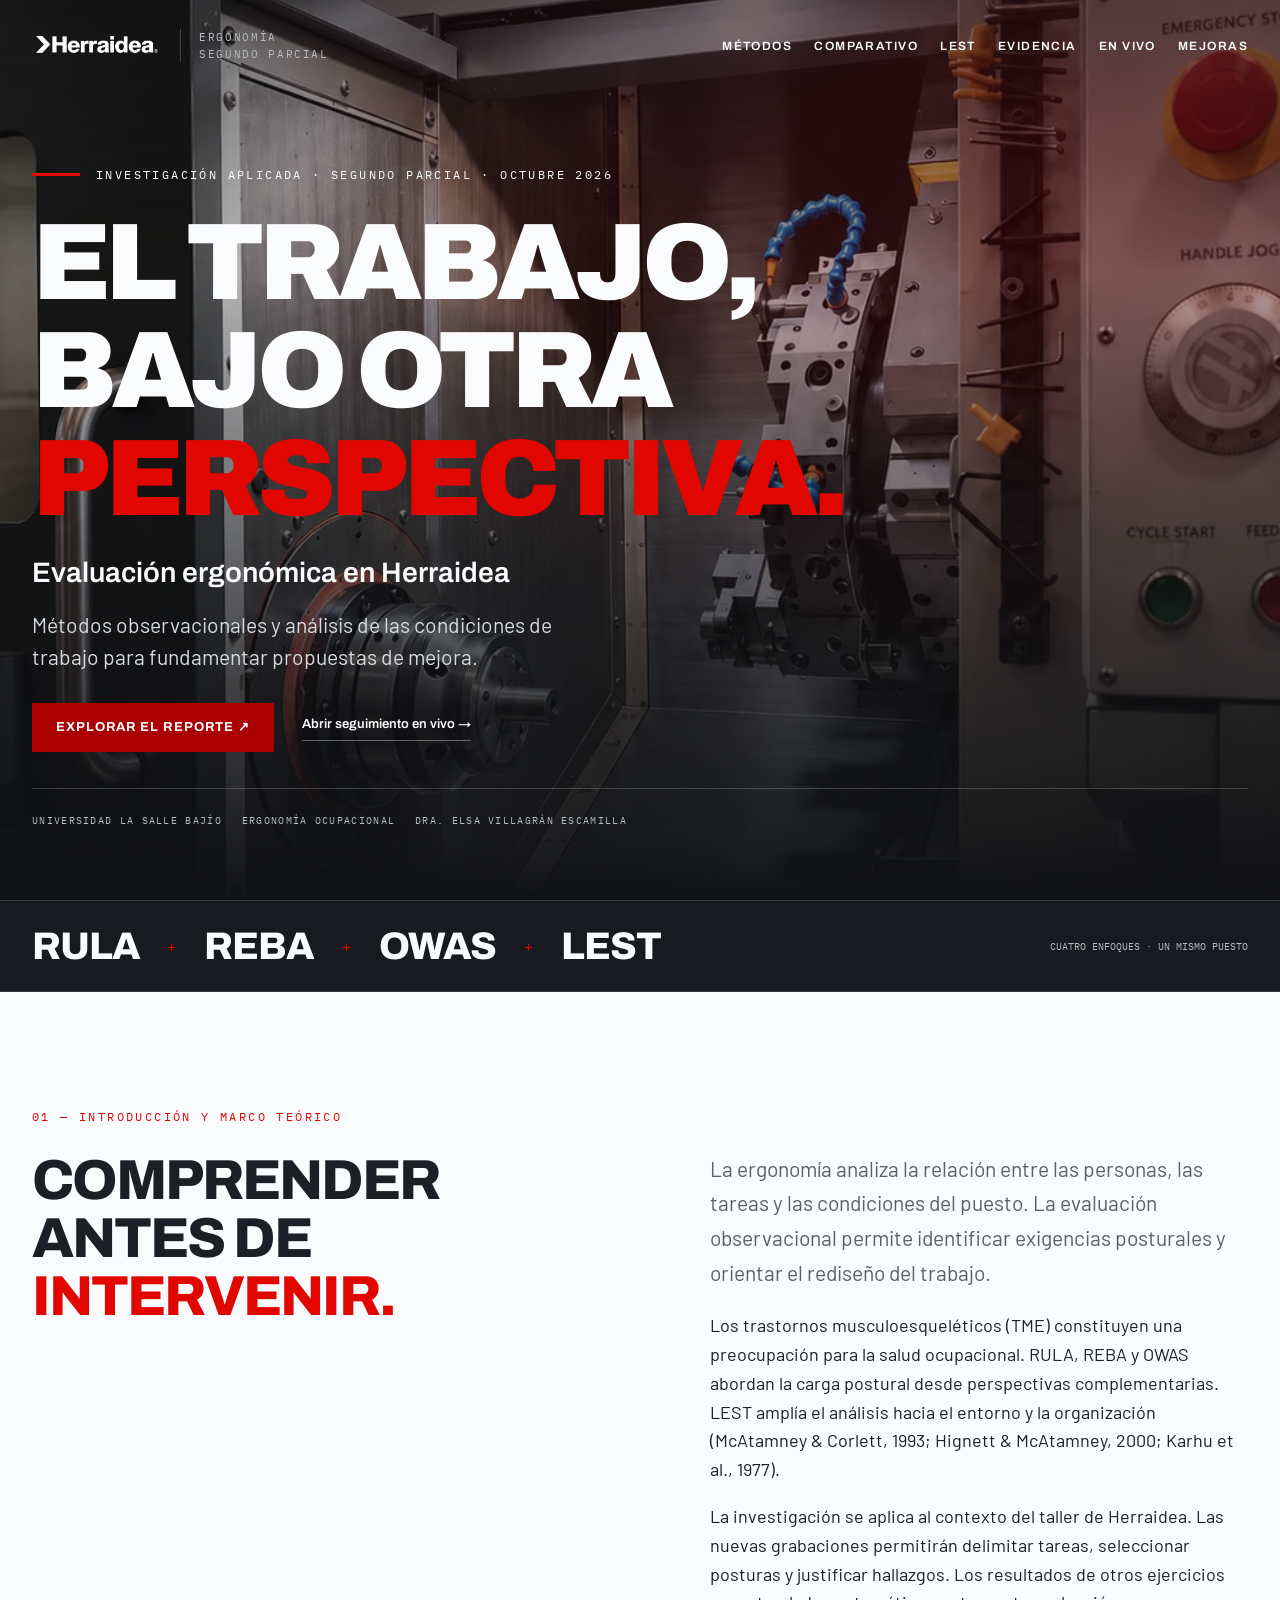
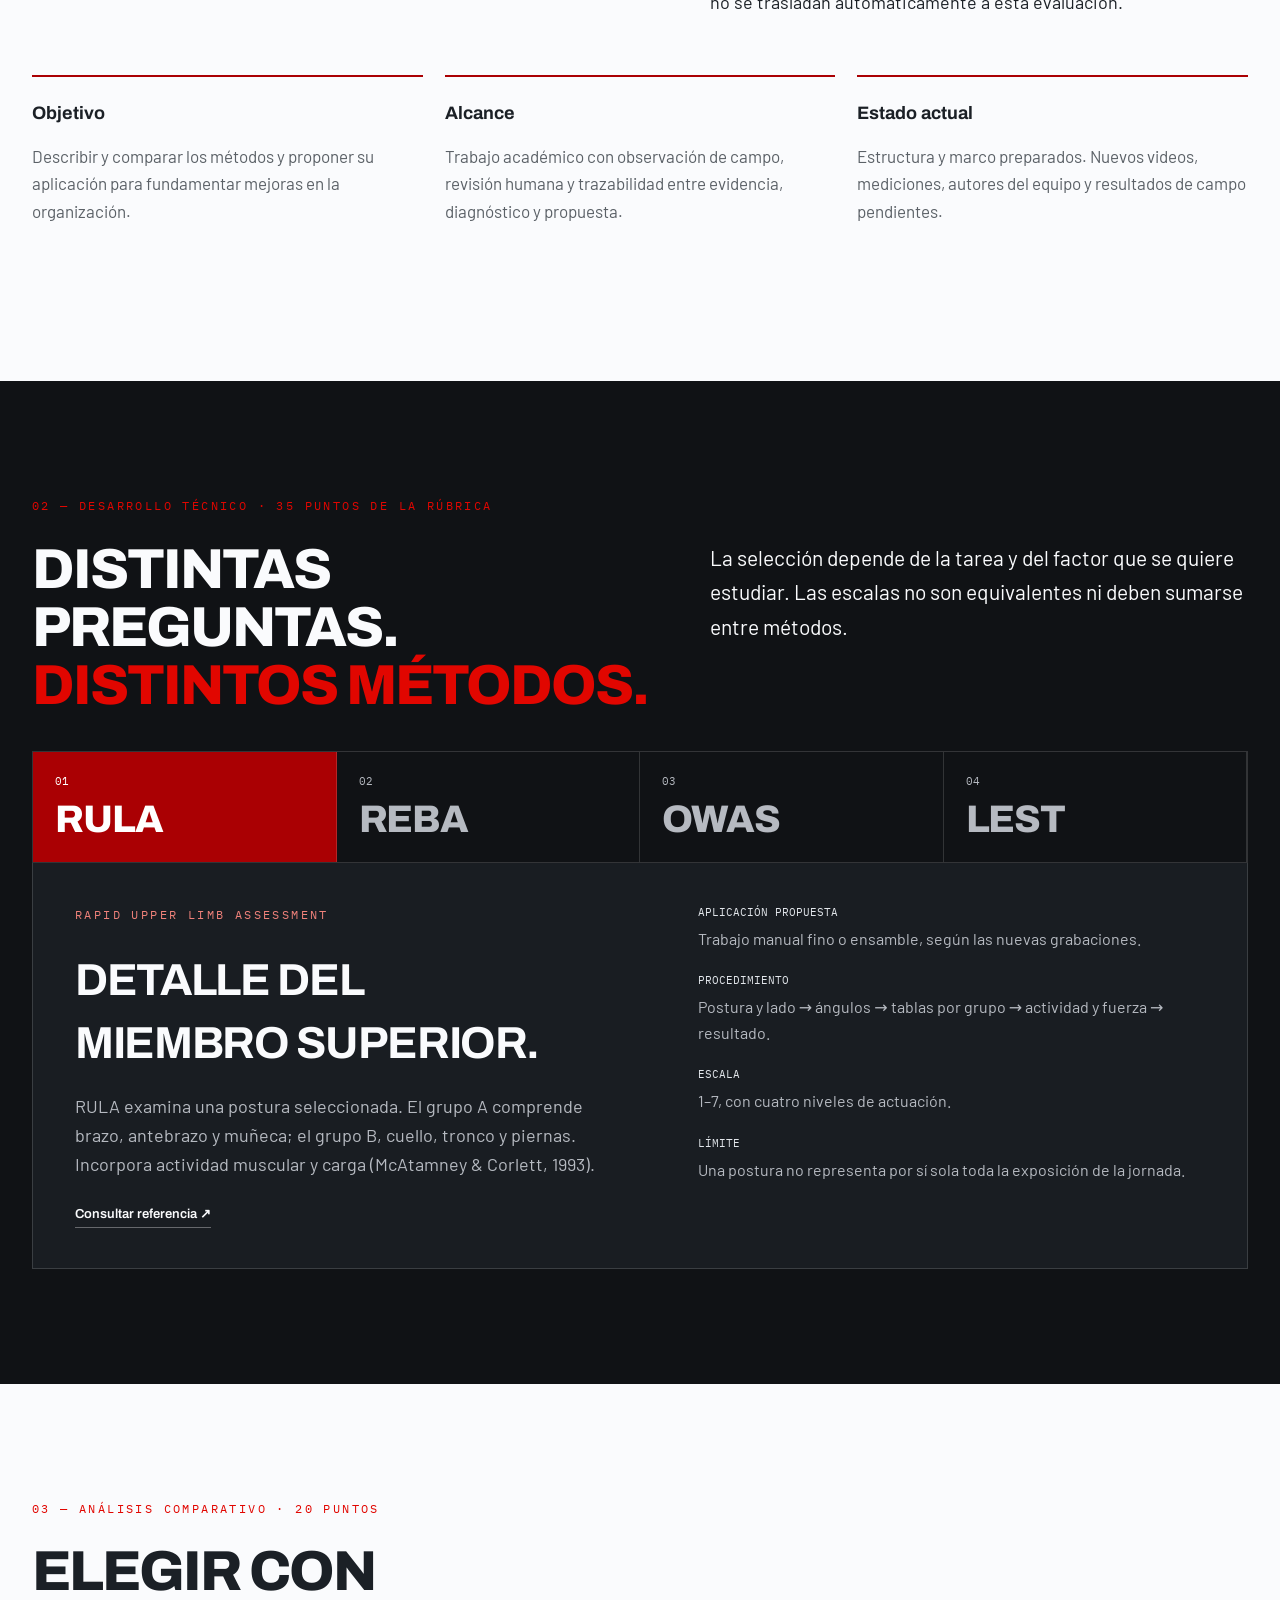
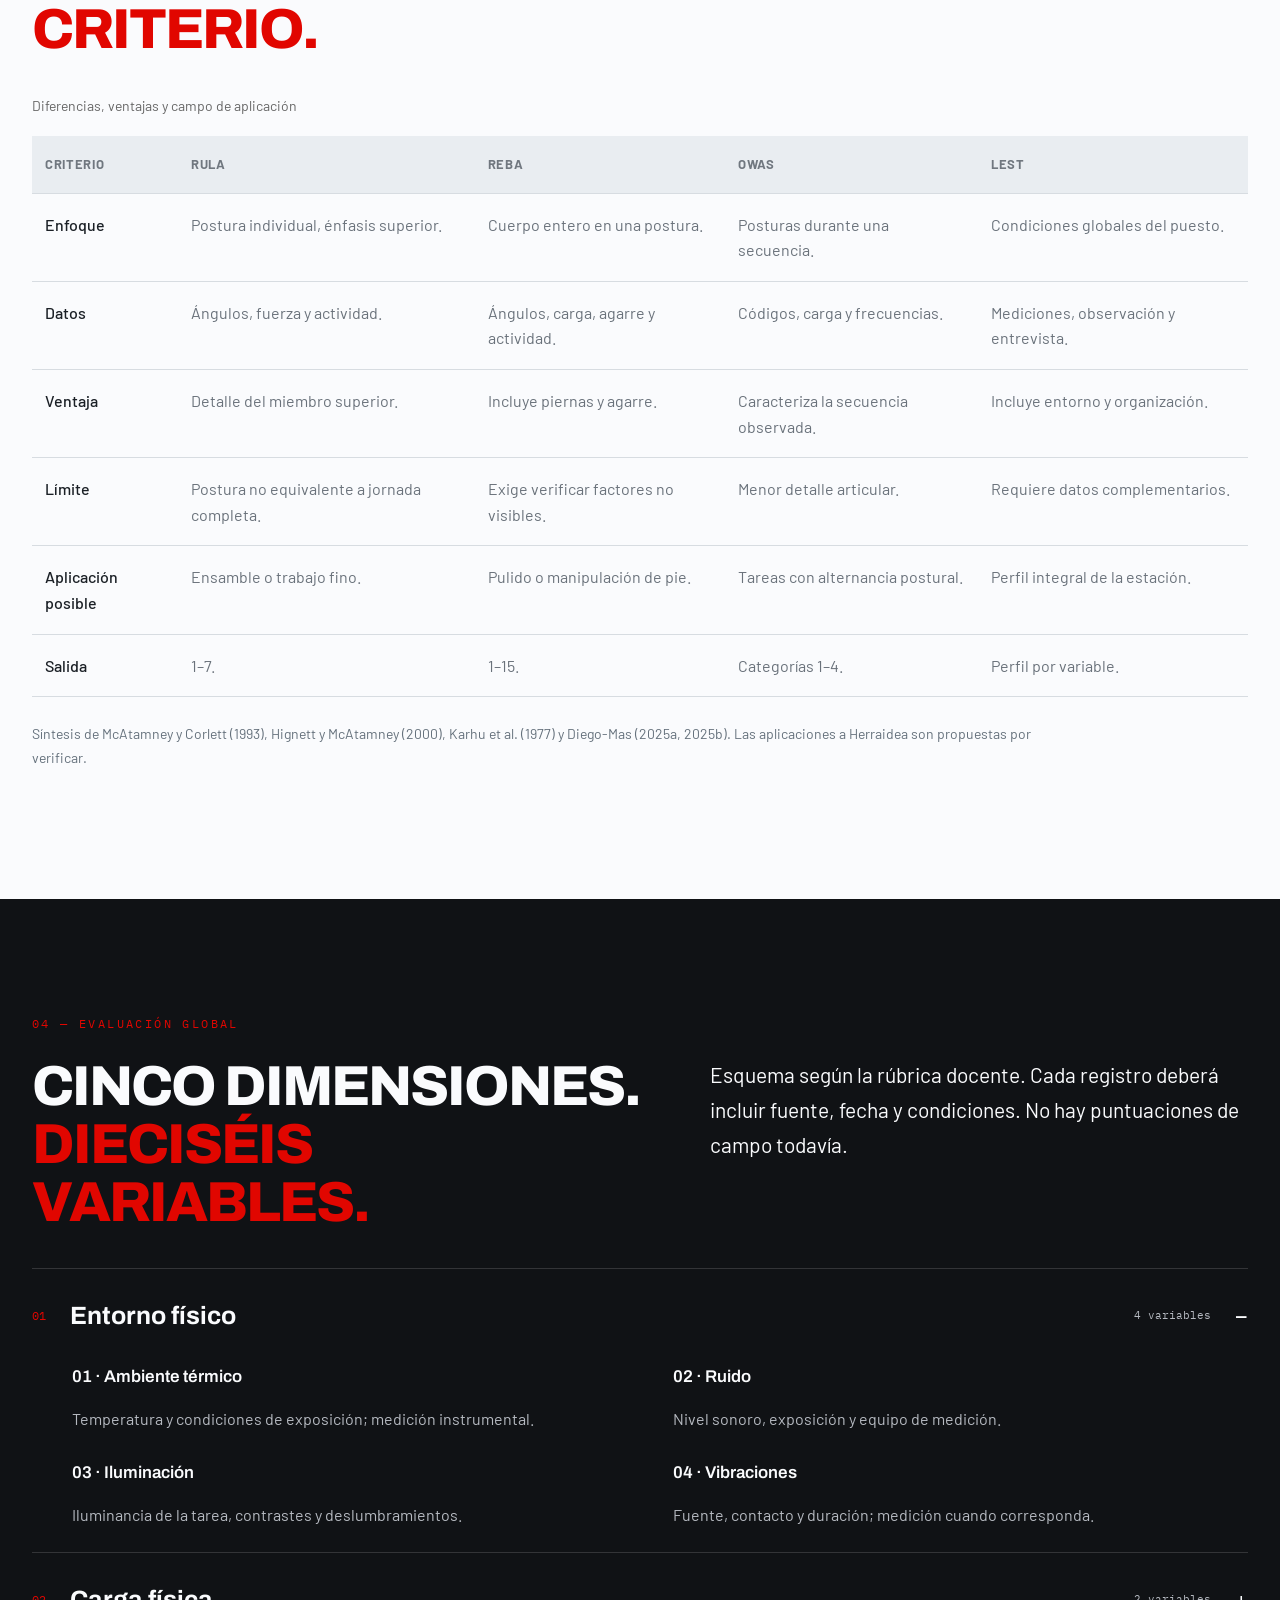
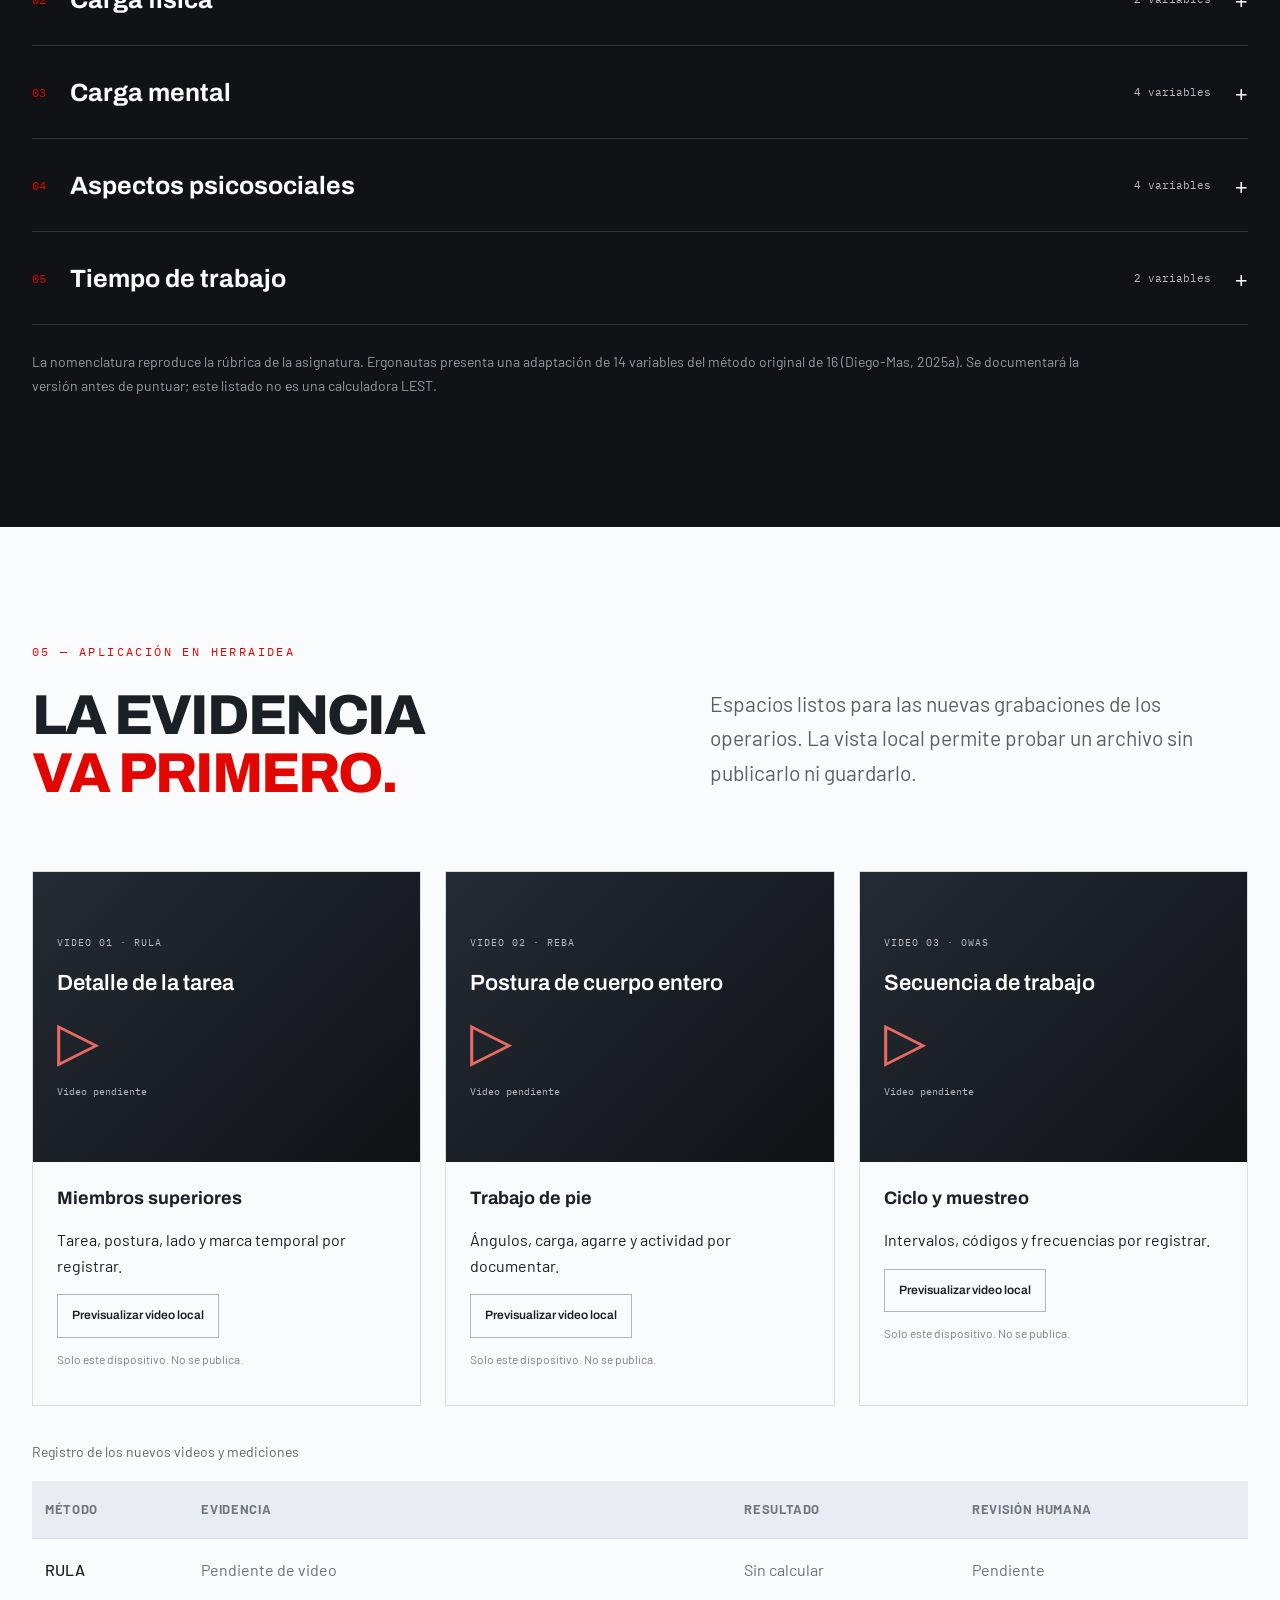
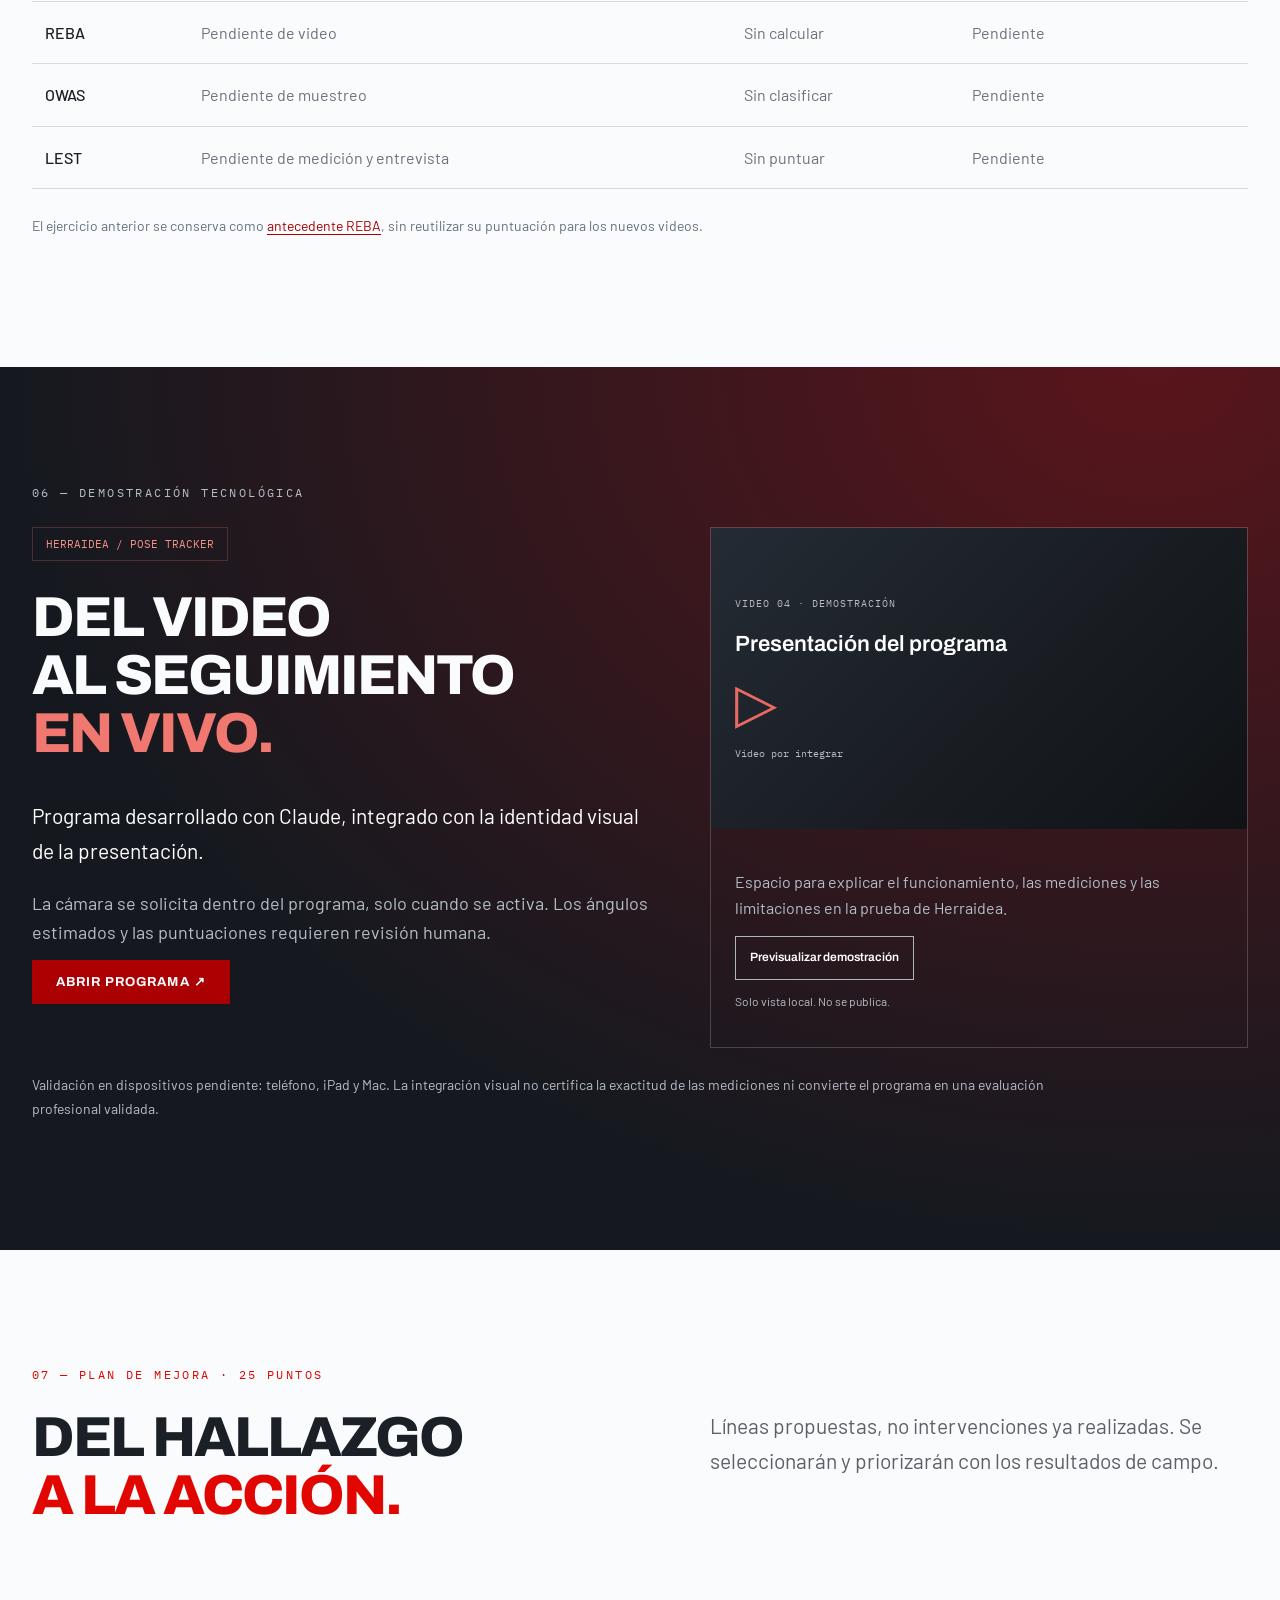
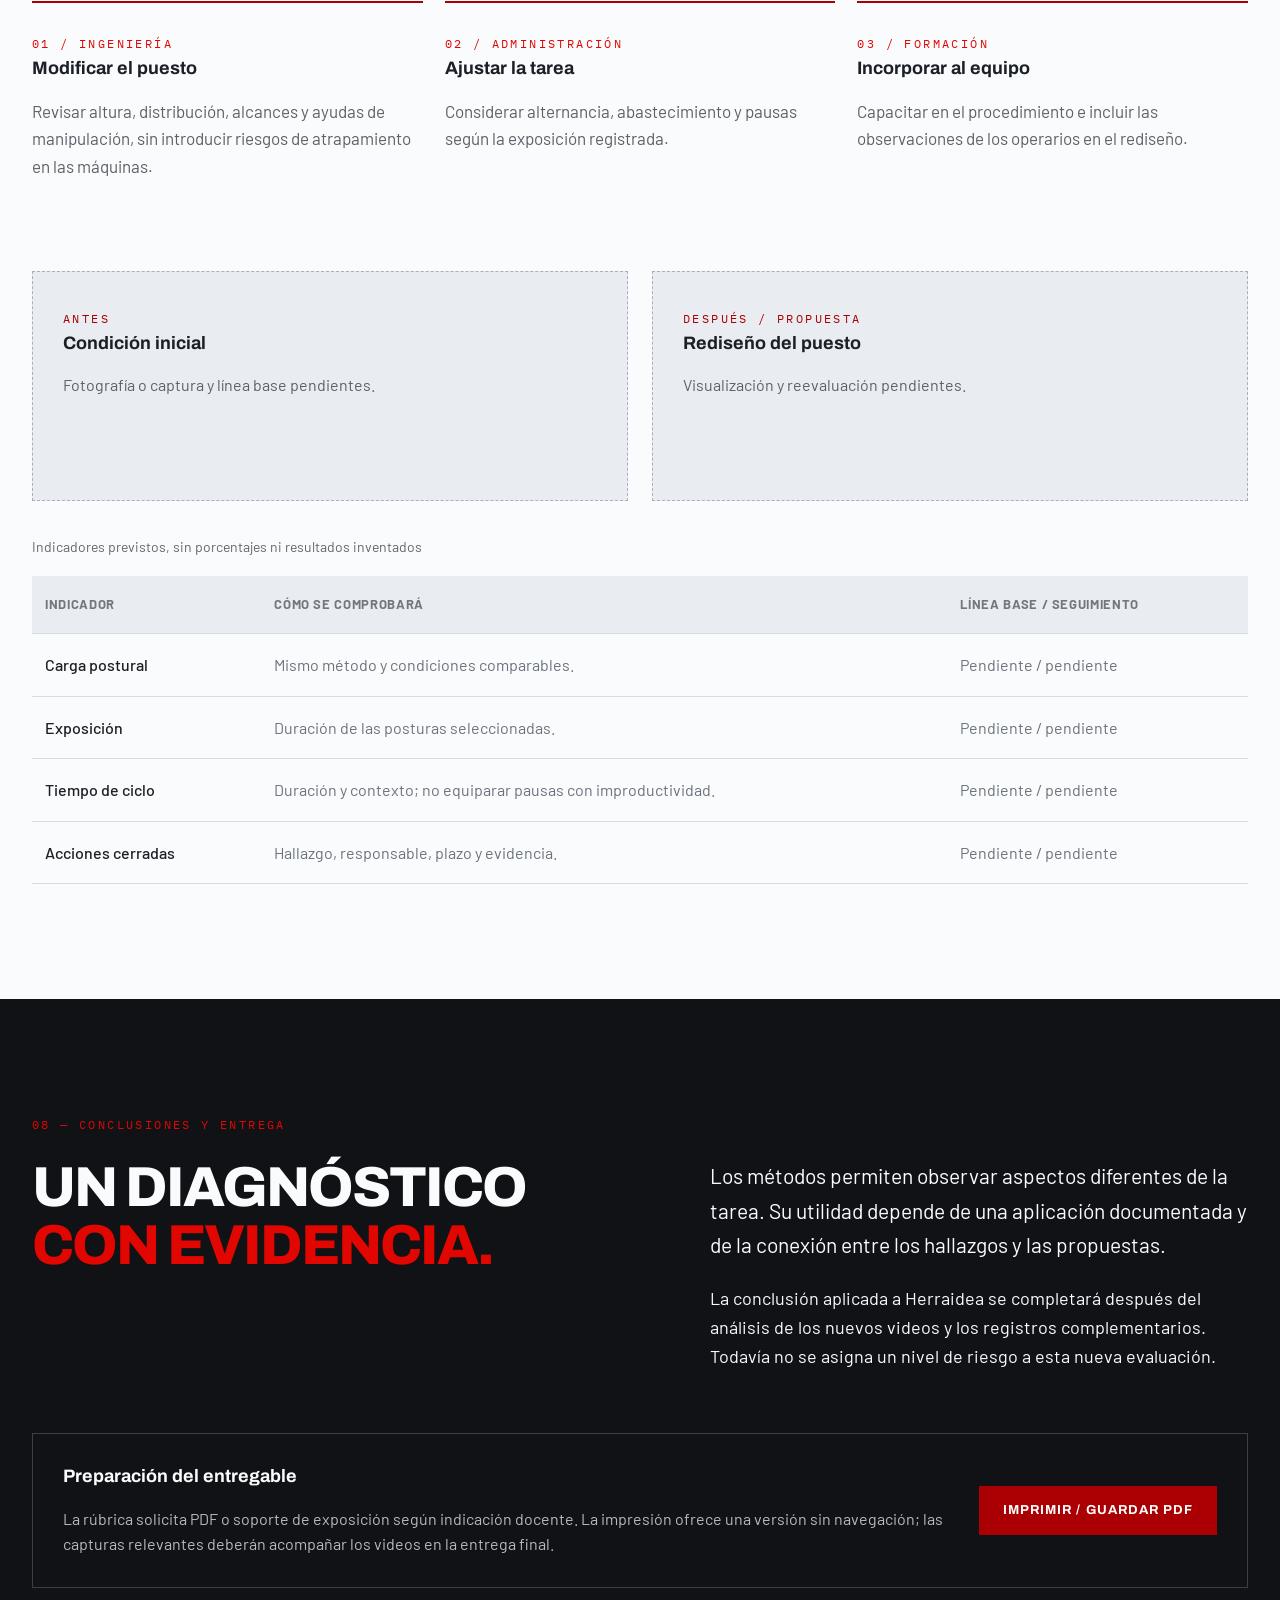
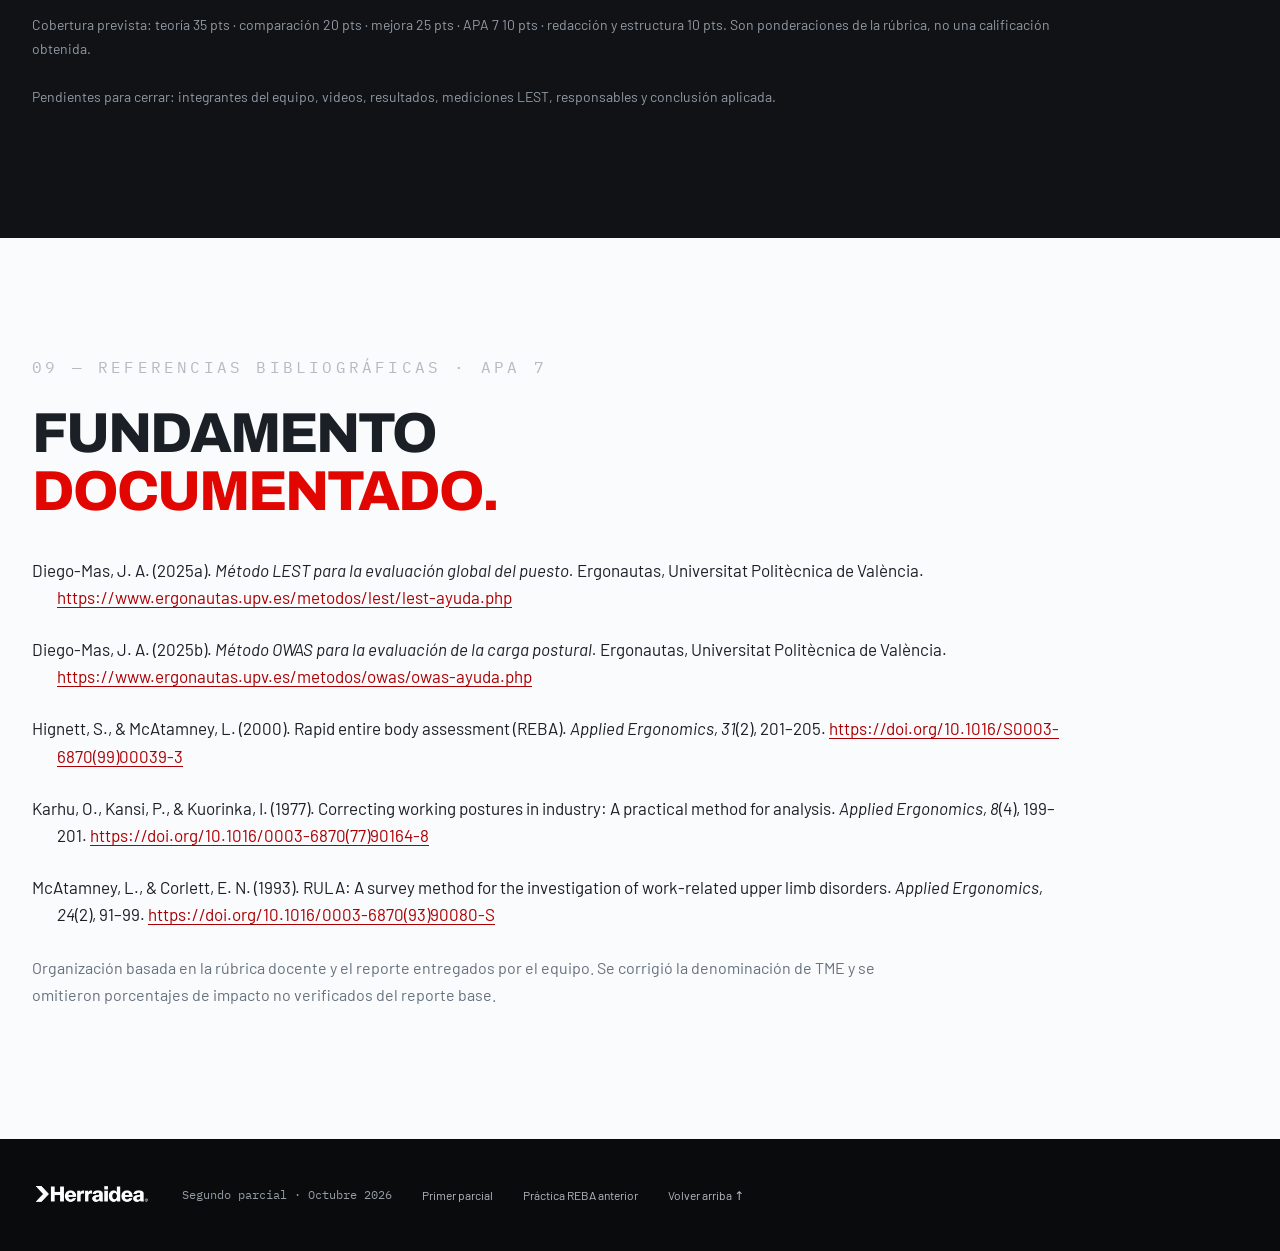
==== commit 057e7100: "Preparar segundo parcial y diseño integrado de Pose Tracker" ====
--- a/index.html
+++ b/index.html
@@ -1,619 +1,40 @@
-<!DOCTYPE html>
+<!doctype html>
 <html lang="es">
 <head>
-<meta charset="utf-8" />
-<meta name="viewport" content="width=device-width, initial-scale=1" />
-<title>Ergonomía Ocupacional en Herraidea</title>
-<meta name="description" content="Diagnóstico ergonómico del taller metalmecánico Herraidea y propuesta de rediseño de sus estaciones de trabajo." />
-<meta name="theme-color" content="#101215" />
-<link rel="preconnect" href="https://fonts.googleapis.com" />
-<link rel="preconnect" href="https://fonts.gstatic.com" crossorigin="" />
-<link href="https://fonts.googleapis.com/css2?family=Archivo:wght@400;500;600;700;800;900&amp;family=Barlow:wght@300;400;500;600;700&amp;family=IBM+Plex+Mono:wght@400;500&amp;display=swap" rel="stylesheet" />
-<style>
-  html { scroll-behavior: smooth; }
-  body { margin: 0; background: #101215; color: #FAFBFD; font-family: Barlow, system-ui, sans-serif; -webkit-font-smoothing: antialiased; }
-  * { box-sizing: border-box; }
-  a { color: #E10600; text-decoration: none; }
-  a:hover { color: #AA0003; }
-  ::selection { background: #AA0003; color: #FAFBFD; }
-  @keyframes hd-rise { from { opacity: 0; transform: translateY(46px); } to { opacity: 1; transform: none; } }
-  @keyframes hd-wipe { from { transform: scaleX(0); } to { transform: scaleX(1); } }
-  @keyframes hd-drop { from { opacity: 0; transform: translateY(-14px); } to { opacity: 1; transform: none; } }
-  @keyframes hd-cue { 0%, 100% { transform: translateY(0); opacity: .35; } 50% { transform: translateY(10px); opacity: 1; } }
-  @keyframes hd-zoom { from { transform: scale(1.16); } to { transform: scale(1.04); } }
-  ::-webkit-scrollbar { width: 10px; }
-  ::-webkit-scrollbar-track { background: #101215; }
-  ::-webkit-scrollbar-thumb { background: #3A3E44; }
-  :focus-visible { outline: 3px solid #E10600; outline-offset: 4px; }
-  @media (max-width: 720px) {
-    #hd-nav { padding-left: 18px !important; padding-right: 18px !important; gap: 14px !important; }
-    #hd-nav > a span { display: none; }
-    #hd-links { padding-left: 8px; }
-  }
-  @media (prefers-reduced-motion: reduce) {
-    html { scroll-behavior: auto; }
-    *, *::before, *::after { animation-duration: .01ms !important; animation-iteration-count: 1 !important; transition-duration: .01ms !important; }
-    [data-reveal] { opacity: 1 !important; transform: none !important; }
-  }
-</style>
+<meta charset="utf-8"><meta name="viewport" content="width=device-width, initial-scale=1">
+<title>Investigación ergonómica · Herraidea · Segundo parcial</title>
+<meta name="description" content="Investigación ergonómica aplicada a Herraidea. RULA, REBA, OWAS, LEST, evidencia de campo, seguimiento en vivo y plan de mejora.">
+<meta name="theme-color" content="#101215"><meta property="og:type" content="website"><meta property="og:locale" content="es_MX"><meta property="og:title" content="Investigación ergonómica · Herraidea"><meta property="og:description" content="Segundo parcial · RULA, REBA, OWAS y LEST · Evidencia y mejora del trabajo."><meta property="og:url" content="https://ergonomia-herraidea.vercel.app/"><meta property="og:image" content="https://ergonomia-herraidea.vercel.app/assets/social-preview-v2.jpg"><meta name="twitter:card" content="summary_large_image">
+<link rel="preconnect" href="https://fonts.googleapis.com"><link rel="preconnect" href="https://fonts.gstatic.com" crossorigin><link href="https://fonts.googleapis.com/css2?family=Archivo:wght@500;600;700;800;900&amp;family=Barlow:wght@400;500;600;700&amp;family=IBM+Plex+Mono:wght@400;500&amp;display=swap" rel="stylesheet"><link rel="stylesheet" href="segundo-parcial.css"><script src="segundo-parcial.js" defer></script>
 </head>
 <body>
-
-<div style="background:#101215;overflow-x:hidden">
-
-  <div id="hd-progress" style="position:fixed;top:0;left:0;height:3px;width:0%;background:linear-gradient(90deg,#AA0003,#E10600);z-index:60;transition:width .12s linear"></div>
-
-  <header id="hd-nav" style="position:fixed;top:0;left:0;right:0;z-index:50;display:flex;align-items:center;gap:24px;padding:20px 32px;background:rgba(16,18,21,0);backdrop-filter:blur(0px);border-bottom:1px solid rgba(250,251,253,0);transition:background .45s ease,padding .45s ease,border-color .45s ease,backdrop-filter .45s ease">
-    <a href="#inicio" style="display:flex;align-items:center;gap:12px;flex-shrink:0">
-      <img src="assets/logo-herraidea.png" alt="Herraidea" style="height:26px;width:auto;filter:brightness(0) invert(1)" />
-      <span style="font-family:'IBM Plex Mono',monospace;font-size:10px;letter-spacing:.22em;color:#8C9096;text-transform:uppercase;border-left:1px solid #35393F;padding-left:12px">Ergonomía<br />Ocupacional</span>
-    </a>
-    <nav id="hd-links" style="display:flex;align-items:center;gap:2px;margin-left:auto;overflow-x:auto;scrollbar-width:none;min-width:0;mask-image:linear-gradient(90deg,transparent 0,#000 18px,#000 calc(100% - 34px),transparent 100%);-webkit-mask-image:linear-gradient(90deg,transparent 0,#000 18px,#000 calc(100% - 34px),transparent 100%)">
-      <a href="#empresa" style="font-family:Archivo,sans-serif;font-size:11px;font-weight:600;letter-spacing:.12em;text-transform:uppercase;color:#C3C7CC;padding:8px 11px;border-radius:2px;white-space:nowrap;transition:color .25s,background .25s" style-hover="color:#FAFBFD;background:#AA0003">Empresa</a>
-      <a href="#area" style="font-family:Archivo,sans-serif;font-size:11px;font-weight:600;letter-spacing:.12em;text-transform:uppercase;color:#C3C7CC;padding:8px 11px;border-radius:2px;white-space:nowrap;transition:color .25s,background .25s" style-hover="color:#FAFBFD;background:#AA0003">Área</a>
-      <a href="#fisica" style="font-family:Archivo,sans-serif;font-size:11px;font-weight:600;letter-spacing:.12em;text-transform:uppercase;color:#C3C7CC;padding:8px 11px;border-radius:2px;white-space:nowrap;transition:color .25s,background .25s" style-hover="color:#FAFBFD;background:#AA0003">Física</a>
-      <a href="#cognitiva" style="font-family:Archivo,sans-serif;font-size:11px;font-weight:600;letter-spacing:.12em;text-transform:uppercase;color:#C3C7CC;padding:8px 11px;border-radius:2px;white-space:nowrap;transition:color .25s,background .25s" style-hover="color:#FAFBFD;background:#AA0003">Cognitiva</a>
-      <a href="#organizacional" style="font-family:Archivo,sans-serif;font-size:11px;font-weight:600;letter-spacing:.12em;text-transform:uppercase;color:#C3C7CC;padding:8px 11px;border-radius:2px;white-space:nowrap;transition:color .25s,background .25s" style-hover="color:#FAFBFD;background:#AA0003">Organizacional</a>
-      <a href="#antropometria" style="font-family:Archivo,sans-serif;font-size:11px;font-weight:600;letter-spacing:.12em;text-transform:uppercase;color:#C3C7CC;padding:8px 11px;border-radius:2px;white-space:nowrap;transition:color .25s,background .25s" style-hover="color:#FAFBFD;background:#AA0003">Antropometría</a>
-      <a href="#normatividad" style="font-family:Archivo,sans-serif;font-size:11px;font-weight:600;letter-spacing:.12em;text-transform:uppercase;color:#C3C7CC;padding:8px 11px;border-radius:2px;white-space:nowrap;transition:color .25s,background .25s" style-hover="color:#FAFBFD;background:#AA0003">Normatividad</a>
-      <a href="#evidencias" style="font-family:Archivo,sans-serif;font-size:11px;font-weight:600;letter-spacing:.12em;text-transform:uppercase;color:#C3C7CC;padding:8px 11px;border-radius:2px;white-space:nowrap;transition:color .25s,background .25s" style-hover="color:#FAFBFD;background:#AA0003">Evidencias</a>
-      <a href="#propuestas" style="font-family:Archivo,sans-serif;font-size:11px;font-weight:700;letter-spacing:.12em;text-transform:uppercase;color:#FAFBFD;background:#AA0003;padding:8px 13px;border-radius:2px;white-space:nowrap;transition:background .25s,transform .25s" style-hover="background:#E10600;transform:translateY(-1px)">Propuestas</a>
-    </nav>
-  </header>
-
-  <section id="inicio" data-screen-label="Hero" style="position:relative;min-height:100vh;display:flex;flex-direction:column;justify-content:flex-end;overflow:hidden;padding:120px 32px 56px">
-    <div id="hd-hero-bg" style="position:absolute;inset:-8% -4%;background-image:url('assets/haas-cnc.webp');background-size:cover;background-position:58% 42%;animation:hd-zoom 2.6s cubic-bezier(.16,1,.3,1) both;will-change:transform"></div>
-    <div style="position:absolute;inset:0;background:linear-gradient(180deg,rgba(16,18,21,.86) 0%,rgba(16,18,21,.42) 34%,rgba(16,18,21,.78) 72%,#101215 100%)"></div>
-    <div style="position:absolute;inset:0;background:radial-gradient(120% 80% at 82% 18%,rgba(170,0,3,.34),transparent 58%)"></div>
-
-    <div style="position:relative;max-width:1240px;margin:0 auto;width:100%">
-      <div style="display:flex;align-items:center;gap:14px;animation:hd-drop 1s .3s cubic-bezier(.16,1,.3,1) both">
-        <span style="display:block;width:52px;height:3px;background:#E10600"></span>
-        <span style="font-family:'IBM Plex Mono',monospace;font-size:11px;letter-spacing:.28em;text-transform:uppercase;color:#FAFBFD">Avance de proyecto · Septiembre 2026</span>
-      </div>
-      <h1 style="font-family:Archivo,sans-serif;font-weight:900;font-size:clamp(44px,8.4vw,132px);line-height:.9;letter-spacing:-.035em;text-transform:uppercase;margin:22px 0 0;color:#FAFBFD;text-wrap:balance;animation:hd-rise 1.15s .42s cubic-bezier(.16,1,.3,1) both">Ergonomía<br />ocupacional en<br /><span style="color:#E10600">Herraidea</span></h1>
-      <p style="max-width:640px;font-size:clamp(16px,1.5vw,21px);line-height:1.5;color:#D6D9DD;margin:26px 0 0;animation:hd-rise 1.15s .58s cubic-bezier(.16,1,.3,1) both">Diagnóstico ergonómico de un taller metalmecánico de alta precisión en León, Guanajuato, y propuesta de rediseño de sus estaciones de trabajo.</p>
-      <div style="display:flex;flex-wrap:wrap;align-items:center;gap:14px 28px;margin-top:38px;padding-top:24px;border-top:1px solid rgba(250,251,253,.16);animation:hd-rise 1.1s .72s cubic-bezier(.16,1,.3,1) both">
-        <span style="font-family:'IBM Plex Mono',monospace;font-size:11px;letter-spacing:.16em;text-transform:uppercase;color:#9DA2A8">Universidad La Salle Bajío</span>
-        <span style="font-family:'IBM Plex Mono',monospace;font-size:11px;letter-spacing:.16em;text-transform:uppercase;color:#9DA2A8">Dra. Elsa Villagrán Escamilla</span>
-        <span style="font-family:'IBM Plex Mono',monospace;font-size:11px;letter-spacing:.16em;text-transform:uppercase;color:#9DA2A8">Ergonomía Ocupacional</span>
-        <a href="#propuestas" style="display:inline-flex;align-items:center;gap:10px;margin-left:auto;font-family:Archivo,sans-serif;font-weight:700;font-size:13px;letter-spacing:.1em;text-transform:uppercase;color:#FAFBFD;background:#AA0003;padding:14px 22px;transition:background .3s,gap .3s,box-shadow .3s" style-hover="background:#E10600;gap:16px;box-shadow:0 12px 34px rgba(225,6,0,.4)">Ver antes / después <span style="font-size:15px">›</span></a>
-      </div>
-    </div>
-    <div style="position:absolute;left:50%;bottom:18px;transform:translateX(-50%);font-family:'IBM Plex Mono',monospace;font-size:10px;letter-spacing:.24em;text-transform:uppercase;color:#8C9096;animation:hd-cue 2.4s 1.4s ease-in-out infinite">Scroll</div>
-  </section>
-
-  <section data-screen-label="Introducción" style="position:relative;background:#FAFBFD;color:#22262B;padding:clamp(72px,10vw,140px) 32px">
-    <div style="max-width:1240px;margin:0 auto;display:grid;grid-template-columns:repeat(auto-fit,minmax(min(100%,320px),1fr));gap:clamp(32px,5vw,72px);align-items:start">
-      <div data-reveal="" style="opacity:0;transform:translateY(40px);transition:opacity 1s cubic-bezier(.16,1,.3,1),transform 1s cubic-bezier(.16,1,.3,1)">
-        <span style="font-family:'IBM Plex Mono',monospace;font-size:11px;letter-spacing:.26em;text-transform:uppercase;color:#AA0003">01 — Introducción</span>
-        <h2 style="font-family:Archivo,sans-serif;font-weight:800;font-size:clamp(30px,3.6vw,52px);line-height:1.02;letter-spacing:-.028em;text-transform:uppercase;margin:18px 0 0;color:#1A1C1F;text-wrap:balance">Adaptar el trabajo a la persona, no la persona a la máquina</h2>
-        <div style="width:64px;height:4px;background:#E10600;margin-top:26px"></div>
-      </div>
-      <div data-reveal="" data-delay="160" style="opacity:0;transform:translateY(40px);transition:opacity 1s cubic-bezier(.16,1,.3,1),transform 1s cubic-bezier(.16,1,.3,1)">
-        <p style="font-size:clamp(16px,1.35vw,19px);line-height:1.68;color:#3D4247;margin:0;text-wrap:pretty">Este trabajo presenta la evaluación y el diagnóstico ergonómico de la empresa <strong style="color:#1A1C1F">Herraidea</strong>, ubicada en León, Guanajuato, dedicada a la fabricación y maquinado de componentes metálicos de alta precisión.</p>
-        <p style="font-size:clamp(15px,1.25vw,17px);line-height:1.7;color:#5B6167;margin:20px 0 0;text-wrap:pretty">A partir de los principios de ergonomía física, cognitiva y organizacional, junto con la antropometría y la normatividad mexicana e internacional (ISO 26800 e ISO 6385), se analizan los puestos de trabajo del taller para identificar riesgos musculoesqueléticos, cargas de trabajo y oportunidades de mejora continua que favorezcan la salud, la seguridad y la productividad operativa.</p>
-      </div>
-    </div>
-  </section>
-
-  <section id="empresa" data-screen-label="La empresa" style="position:relative;background:#FAFBFD;color:#22262B;padding:0 32px clamp(72px,10vw,140px)">
-    <div style="max-width:1240px;margin:0 auto">
-      <div data-reveal="" style="opacity:0;transform:translateY(40px);transition:opacity 1s cubic-bezier(.16,1,.3,1),transform 1s cubic-bezier(.16,1,.3,1);display:flex;align-items:baseline;gap:18px;flex-wrap:wrap;border-top:1px solid #DDE1E5;padding-top:34px">
-        <span style="font-family:'IBM Plex Mono',monospace;font-size:11px;letter-spacing:.26em;text-transform:uppercase;color:#AA0003">02 — La empresa</span>
-        <h2 style="font-family:Archivo,sans-serif;font-weight:800;font-size:clamp(28px,3.2vw,46px);line-height:1;letter-spacing:-.028em;text-transform:uppercase;margin:0;color:#1A1C1F">Metalmecánica de precisión</h2>
-      </div>
-
-      <div data-reveal="" data-delay="80" style="opacity:0;transform:translateY(36px);transition:opacity .95s cubic-bezier(.16,1,.3,1),transform .95s cubic-bezier(.16,1,.3,1);margin-top:36px;display:grid;grid-template-columns:repeat(auto-fit,minmax(min(100%,300px),1fr));gap:clamp(20px,3vw,48px);align-items:start">
-        <p style="font-family:Archivo,sans-serif;font-weight:700;font-size:clamp(19px,2.1vw,28px);line-height:1.25;letter-spacing:-.015em;color:#1A1C1F;margin:0;text-wrap:balance;border-left:4px solid #E10600;padding-left:20px">Herraidea es una empresa enfocada en soluciones para cada proyecto, no solamente en la venta de herrajes estándar.</p>
-        <p style="font-size:clamp(16px,1.35vw,18px);line-height:1.68;color:#5B6167;margin:0;text-wrap:pretty">Cuenta con centros de maquinado y capacidad de fabricación propia, por lo que puede diseñar y fabricar herrajes en <strong style="color:#1A1C1F">medidas especiales</strong> de acuerdo con planos, fotografías, dibujos, muestras o necesidades específicas del cliente.</p>
-      </div>
-
-      <div style="display:grid;grid-template-columns:repeat(auto-fit,minmax(min(100%,300px),1fr));gap:28px;margin-top:44px">
-        <div data-reveal="" style="opacity:0;transform:translateY(40px);transition:opacity .9s cubic-bezier(.16,1,.3,1),transform .9s cubic-bezier(.16,1,.3,1);background:#FFFFFF;border:1px solid #E3E7EB;border-top:3px solid #AA0003;padding:30px;transition:transform .4s,box-shadow .4s" style-hover="transform:translateY(-6px);box-shadow:0 22px 48px rgba(26,28,31,.12)">
-          <h3 style="font-family:Archivo,sans-serif;font-weight:700;font-size:15px;letter-spacing:.1em;text-transform:uppercase;margin:0;color:#1A1C1F">Giro y actividad</h3>
-          <p style="font-size:16px;line-height:1.62;color:#5B6167;margin:14px 0 0;text-wrap:pretty">Sector metalmecánico: manufactura de piezas mecánicas, maquinados CNC (torno y fresado en centros verticales), corte láser de lámina, ajuste de banco y ensamble.</p>
-        </div>
-        <div data-reveal="" data-delay="110" style="opacity:0;transform:translateY(40px);transition:opacity .9s cubic-bezier(.16,1,.3,1),transform .9s cubic-bezier(.16,1,.3,1);background:#FFFFFF;border:1px solid #E3E7EB;border-top:3px solid #6D6E71;padding:30px" style-hover="transform:translateY(-6px);box-shadow:0 22px 48px rgba(26,28,31,.12)">
-          <h3 style="font-family:Archivo,sans-serif;font-weight:700;font-size:15px;letter-spacing:.1em;text-transform:uppercase;margin:0;color:#1A1C1F">Productos y servicios</h3>
-          <p style="font-size:16px;line-height:1.62;color:#5B6167;margin:14px 0 0;text-wrap:pretty">Componentes metálicos industrializados y maquinados de precisión —barras, flechas y piezas cilíndricas— además de placas y perfiles cortados por láser.</p>
-        </div>
-        <div data-reveal="" data-delay="220" style="opacity:0;transform:translateY(40px);transition:opacity .9s cubic-bezier(.16,1,.3,1),transform .9s cubic-bezier(.16,1,.3,1);background:#1A1C1F;border-top:3px solid #E10600;padding:30px;color:#FAFBFD">
-          <h3 style="font-family:Archivo,sans-serif;font-weight:700;font-size:15px;letter-spacing:.1em;text-transform:uppercase;margin:0;color:#FAFBFD">Áreas de trabajo</h3>
-          <div style="display:flex;flex-direction:column;gap:9px;margin-top:16px">
-            <span style="font-size:15px;line-height:1.4;color:#D6D9DD;border-bottom:1px solid #2C3035;padding-bottom:9px">Maquinado CNC — centros verticales Haas y tornos CNC</span>
-            <span style="font-size:15px;line-height:1.4;color:#D6D9DD;border-bottom:1px solid #2C3035;padding-bottom:9px">Corte láser de lámina</span>
-            <span style="font-size:15px;line-height:1.4;color:#D6D9DD;border-bottom:1px solid #2C3035;padding-bottom:9px">Banco / ajuste y rebarbado</span>
-            <span style="font-size:15px;line-height:1.4;color:#D6D9DD;border-bottom:1px solid #2C3035;padding-bottom:9px">Almacén y manejo de materiales</span>
-            <span style="font-size:15px;line-height:1.4;color:#D6D9DD">Administración y diseño CAD/CAM</span>
-          </div>
-        </div>
-      </div>
-    </div>
-  </section>
-
-  <section style="position:relative;height:clamp(300px,52vh,560px);overflow:hidden;background:#101215">
-    <div id="hd-band-1" style="position:absolute;inset:-14% 0;background-image:url('assets/empaque.webp');background-size:cover;background-position:50% 55%;will-change:transform"></div>
-    <div style="position:absolute;inset:0;background:linear-gradient(90deg,rgba(16,18,21,.9),rgba(16,18,21,.25) 65%,rgba(170,0,3,.35))"></div>
-    <div style="position:absolute;inset:0;display:flex;align-items:flex-end;padding:36px 32px">
-      <div style="max-width:1240px;margin:0 auto;width:100%">
-        <p data-reveal="" style="opacity:0;transform:translateY(30px);transition:opacity 1s cubic-bezier(.16,1,.3,1),transform 1s cubic-bezier(.16,1,.3,1);font-family:Archivo,sans-serif;font-weight:800;font-size:clamp(22px,3.4vw,46px);line-height:1.05;letter-spacing:-.02em;text-transform:uppercase;color:#FAFBFD;margin:0;max-width:900px">Hecho en México · Herrajes inoxidables y componentes maquinados</p>
-      </div>
-    </div>
-  </section>
-
-  <section id="area" data-screen-label="Área de estudio" style="position:relative;background:#101215;padding:clamp(72px,10vw,140px) 32px">
-    <div style="max-width:1240px;margin:0 auto">
-      <span data-reveal="" style="opacity:0;transform:translateY(30px);transition:opacity .9s cubic-bezier(.16,1,.3,1),transform .9s cubic-bezier(.16,1,.3,1);display:block;font-family:'IBM Plex Mono',monospace;font-size:11px;letter-spacing:.26em;text-transform:uppercase;color:#E10600">03 — Selección del área de estudio</span>
-      <h2 data-reveal="" data-delay="90" style="opacity:0;transform:translateY(40px);transition:opacity 1s cubic-bezier(.16,1,.3,1),transform 1s cubic-bezier(.16,1,.3,1);font-family:Archivo,sans-serif;font-weight:900;font-size:clamp(34px,6vw,86px);line-height:.95;letter-spacing:-.032em;text-transform:uppercase;margin:20px 0 0;color:#FAFBFD;max-width:15ch">Maquinado CNC y banco de trabajo</h2>
-      <div style="display:grid;grid-template-columns:repeat(auto-fit,minmax(min(100%,280px),1fr));gap:36px;margin-top:48px;align-items:start">
-        <p data-reveal="" data-delay="160" style="opacity:0;transform:translateY(40px);transition:opacity 1s cubic-bezier(.16,1,.3,1),transform 1s cubic-bezier(.16,1,.3,1);font-size:clamp(16px,1.35vw,19px);line-height:1.68;color:#C3C7CC;margin:0;text-wrap:pretty">En la observación de las operaciones del taller se evidencia la manipulación constante de barras y piezas metálicas pesadas, la carga manual hacia prensas y morsas en los centros de maquinado Haas, posturas de bipedestación prolongada con inclinación del tronco y movimientos repetitivos durante la sujeción de herramientas y el rebarbado.</p>
-        <p data-reveal="" data-delay="240" style="opacity:0;transform:translateY(40px);transition:opacity 1s cubic-bezier(.16,1,.3,1),transform 1s cubic-bezier(.16,1,.3,1);font-size:clamp(16px,1.35vw,19px);line-height:1.68;color:#C3C7CC;margin:0;text-wrap:pretty">El área requiere un análisis detallado para prevenir <strong style="color:#FAFBFD">lesiones dorsolumbares</strong> y <strong style="color:#FAFBFD">desórdenes musculoesqueléticos</strong> en las extremidades superiores.</p>
-      </div>
-    </div>
-  </section>
-
-  <section id="fisica" data-screen-label="Ergonomía física" style="position:relative;background:#FAFBFD;color:#22262B;padding:clamp(72px,10vw,130px) 32px">
-    <div style="max-width:1240px;margin:0 auto">
-      <div data-reveal="" style="opacity:0;transform:translateY(36px);transition:opacity .9s cubic-bezier(.16,1,.3,1),transform .9s cubic-bezier(.16,1,.3,1);display:flex;align-items:baseline;gap:18px;flex-wrap:wrap">
-        <span style="font-family:'IBM Plex Mono',monospace;font-size:11px;letter-spacing:.26em;text-transform:uppercase;color:#AA0003">04 — Ergonomía física</span>
-        <h2 style="font-family:Archivo,sans-serif;font-weight:800;font-size:clamp(28px,3.4vw,48px);line-height:1;letter-spacing:-.028em;text-transform:uppercase;margin:0;color:#1A1C1F">El cuerpo en la estación</h2>
-      </div>
-      <div style="display:grid;grid-template-columns:repeat(auto-fit,minmax(min(100%,290px),1fr));gap:20px;margin-top:44px">
-        <div data-reveal="" style="opacity:0;transform:translateY(40px);transition:opacity .85s cubic-bezier(.16,1,.3,1),transform .85s cubic-bezier(.16,1,.3,1);background:#FFFFFF;border:1px solid #E3E7EB;padding:28px;position:relative;overflow:hidden" style-hover="border-color:#AA0003;transform:translateY(-5px)">
-          <span style="font-family:'IBM Plex Mono',monospace;font-size:11px;color:#AA0003;letter-spacing:.2em">01</span>
-          <h3 style="font-family:Archivo,sans-serif;font-weight:700;font-size:17px;letter-spacing:.02em;margin:10px 0 0;color:#1A1C1F">Posturas de trabajo</h3>
-          <p style="font-size:15px;line-height:1.6;color:#5B6167;margin:12px 0 0;text-wrap:pretty">Bipedestación prolongada con inclinaciones del tronco al colocar piezas pesadas en el centro de maquinado Haas y en los tornos.</p>
-        </div>
-        <div data-reveal="" data-delay="90" style="opacity:0;transform:translateY(40px);transition:opacity .85s cubic-bezier(.16,1,.3,1),transform .85s cubic-bezier(.16,1,.3,1);background:#FFFFFF;border:1px solid #E3E7EB;padding:28px" style-hover="border-color:#AA0003;transform:translateY(-5px)">
-          <span style="font-family:'IBM Plex Mono',monospace;font-size:11px;color:#AA0003;letter-spacing:.2em">02</span>
-          <h3 style="font-family:Archivo,sans-serif;font-weight:700;font-size:17px;margin:10px 0 0;color:#1A1C1F">Manipulación manual de cargas</h3>
-          <p style="font-size:15px;line-height:1.6;color:#5B6167;margin:12px 0 0;text-wrap:pretty">Levantamiento manual de barras sólidas metálicas y estiba en contenedores inferiores, sin equipos de asistencia para la carga.</p>
-        </div>
-        <div data-reveal="" data-delay="180" style="opacity:0;transform:translateY(40px);transition:opacity .85s cubic-bezier(.16,1,.3,1),transform .85s cubic-bezier(.16,1,.3,1);background:#FFFFFF;border:1px solid #E3E7EB;padding:28px" style-hover="border-color:#AA0003;transform:translateY(-5px)">
-          <span style="font-family:'IBM Plex Mono',monospace;font-size:11px;color:#AA0003;letter-spacing:.2em">03</span>
-          <h3 style="font-family:Archivo,sans-serif;font-weight:700;font-size:17px;margin:10px 0 0;color:#1A1C1F">Repetitividad de movimientos</h3>
-          <p style="font-size:15px;line-height:1.6;color:#5B6167;margin:12px 0 0;text-wrap:pretty">Accionamiento constante de palancas en tornillos de banco, limpieza con aire comprimido, carga/descarga repetitiva y contacto continuo contra la rueda abrasiva en pulido.</p>
-        </div>
-        <div data-reveal="" data-delay="270" style="opacity:0;transform:translateY(40px);transition:opacity .85s cubic-bezier(.16,1,.3,1),transform .85s cubic-bezier(.16,1,.3,1);background:#FFFFFF;border:1px solid #E3E7EB;padding:28px" style-hover="border-color:#AA0003;transform:translateY(-5px)">
-          <span style="font-family:'IBM Plex Mono',monospace;font-size:11px;color:#AA0003;letter-spacing:.2em">04</span>
-          <h3 style="font-family:Archivo,sans-serif;font-weight:700;font-size:17px;margin:10px 0 0;color:#1A1C1F">Herramientas y estaciones</h3>
-          <p style="font-size:15px;line-height:1.6;color:#5B6167;margin:12px 0 0;text-wrap:pretty">Tapetes antifatiga en las estaciones principales; llaves manuales, pistolas neumáticas y un brazo articulado FlexArm para roscado montado en el banco.</p>
-        </div>
-        <div data-reveal="" data-delay="360" style="opacity:0;transform:translateY(40px);transition:opacity .85s cubic-bezier(.16,1,.3,1),transform .85s cubic-bezier(.16,1,.3,1);background:#1A1C1F;padding:28px;grid-column:span 2;min-width:0" style-hover="transform:translateY(-5px)">
-          <span style="font-family:'IBM Plex Mono',monospace;font-size:11px;color:#E10600;letter-spacing:.2em">05 — Mapa de riesgo</span>
-          <h3 style="font-family:Archivo,sans-serif;font-weight:700;font-size:17px;margin:10px 0 0;color:#FAFBFD">Trastornos musculoesqueléticos potenciales</h3>
-          <div style="display:grid;grid-template-columns:repeat(auto-fit,minmax(min(100%,150px),1fr));gap:24px;align-items:center;margin-top:18px">
-            <div style="display:flex;justify-content:center">
-              <img src="assets/mapa-tme.webp" alt="Mapa corporal de zonas de riesgo: hombros, zona lumbar y muñecas" style="width:100%;max-width:190px;height:auto;display:block" />
-            </div>
-            <div style="display:flex;flex-direction:column;gap:10px;min-width:0">
-              <div style="border-left:3px solid #E10600;padding-left:14px">
-                <span style="display:block;font-family:Archivo,sans-serif;font-weight:700;font-size:14px;letter-spacing:.06em;text-transform:uppercase;color:#FAFBFD">Hombros</span>
-                <span style="font-size:14px;line-height:1.5;color:#9DA2A8">Tendinitis por abducción y elevación repetida en el ajuste sobre la morsa.</span>
-              </div>
-              <div style="border-left:3px solid #E10600;padding-left:14px">
-                <span style="display:block;font-family:Archivo,sans-serif;font-weight:700;font-size:14px;letter-spacing:.06em;text-transform:uppercase;color:#FAFBFD">Zona lumbar</span>
-                <span style="font-size:14px;line-height:1.5;color:#9DA2A8">Lumbalgia por sobreesfuerzo en el levantamiento de barras y la flexión de tronco.</span>
-              </div>
-              <div style="border-left:3px solid #E10600;padding-left:14px">
-                <span style="display:block;font-family:Archivo,sans-serif;font-weight:700;font-size:14px;letter-spacing:.06em;text-transform:uppercase;color:#FAFBFD">Muñecas</span>
-                <span style="font-size:14px;line-height:1.5;color:#9DA2A8">Tendinitis por accionamiento de palancas, apriete y rebarbado repetitivo.</span>
-              </div>
-              <div style="border-left:3px solid #6D6E71;padding-left:14px">
-                <span style="display:block;font-family:Archivo,sans-serif;font-weight:700;font-size:14px;letter-spacing:.06em;text-transform:uppercase;color:#FAFBFD">Miembros inferiores</span>
-                <span style="font-size:14px;line-height:1.5;color:#9DA2A8">Fatiga por bipedestación prolongada durante el turno.</span>
-              </div>
-            </div>
-          </div>
-        </div>
-      </div>
-    </div>
-  </section>
-
-  <section id="cognitiva" data-screen-label="Ergonomía cognitiva" style="position:relative;background:#15181B;padding:clamp(72px,10vw,130px) 32px;overflow:hidden">
-    <div style="position:absolute;inset:0;background:radial-gradient(90% 70% at 15% 0%,rgba(170,0,3,.22),transparent 60%)"></div>
-    <div style="position:relative;max-width:1240px;margin:0 auto">
-      <div data-reveal="" style="opacity:0;transform:translateY(36px);transition:opacity .9s cubic-bezier(.16,1,.3,1),transform .9s cubic-bezier(.16,1,.3,1);display:flex;align-items:baseline;gap:18px;flex-wrap:wrap">
-        <span style="font-family:'IBM Plex Mono',monospace;font-size:11px;letter-spacing:.26em;text-transform:uppercase;color:#E10600">05 — Ergonomía cognitiva</span>
-        <h2 style="font-family:Archivo,sans-serif;font-weight:800;font-size:clamp(28px,3.4vw,48px);line-height:1;letter-spacing:-.028em;text-transform:uppercase;margin:0;color:#FAFBFD">La mente frente al panel</h2>
-      </div>
-      <div style="display:grid;grid-template-columns:repeat(auto-fit,minmax(min(100%,260px),1fr));gap:1px;margin-top:44px;background:#2C3035;border:1px solid #2C3035">
-        <div data-reveal="" style="opacity:0;transform:translateY(36px);transition:opacity .85s cubic-bezier(.16,1,.3,1),transform .85s cubic-bezier(.16,1,.3,1);background:#101215;padding:30px" style-hover="background:#1D2126">
-          <h3 style="font-family:Archivo,sans-serif;font-weight:700;font-size:16px;letter-spacing:.06em;text-transform:uppercase;margin:0;color:#E10600">Carga mental</h3>
-          <p style="font-size:15px;line-height:1.62;color:#C3C7CC;margin:12px 0 0;text-wrap:pretty">Monitoreo visual constante de las trayectorias de herramienta y de los parámetros de corte (código G) en los paneles CNC.</p>
-        </div>
-        <div data-reveal="" data-delay="90" style="opacity:0;transform:translateY(36px);transition:opacity .85s cubic-bezier(.16,1,.3,1),transform .85s cubic-bezier(.16,1,.3,1);background:#101215;padding:30px" style-hover="background:#1D2126">
-          <h3 style="font-family:Archivo,sans-serif;font-weight:700;font-size:16px;letter-spacing:.06em;text-transform:uppercase;margin:0;color:#E10600">Atención sostenida</h3>
-          <p style="font-size:15px;line-height:1.62;color:#C3C7CC;margin:12px 0 0;text-wrap:pretty">Supervisión visual del corte láser para prevenir colisiones o fallas en el material.</p>
-        </div>
-        <div data-reveal="" data-delay="180" style="opacity:0;transform:translateY(36px);transition:opacity .85s cubic-bezier(.16,1,.3,1),transform .85s cubic-bezier(.16,1,.3,1);background:#101215;padding:30px" style-hover="background:#1D2126">
-          <h3 style="font-family:Archivo,sans-serif;font-weight:700;font-size:16px;letter-spacing:.06em;text-transform:uppercase;margin:0;color:#E10600">Interfaces hombre-máquina</h3>
-          <p style="font-size:15px;line-height:1.62;color:#C3C7CC;margin:12px 0 0;text-wrap:pretty">Paneles de control Haas con botones mecánicos e indicación de paro de emergencia.</p>
-        </div>
-        <div data-reveal="" data-delay="270" style="opacity:0;transform:translateY(36px);transition:opacity .85s cubic-bezier(.16,1,.3,1),transform .85s cubic-bezier(.16,1,.3,1);background:#101215;padding:30px" style-hover="background:#1D2126">
-          <h3 style="font-family:Archivo,sans-serif;font-weight:700;font-size:16px;letter-spacing:.06em;text-transform:uppercase;margin:0;color:#E10600">Vigilancia y automatización</h3>
-          <p style="font-size:15px;line-height:1.62;color:#C3C7CC;margin:12px 0 0;text-wrap:pretty">Riesgo de fatiga mental o distracción durante los ciclos largos de corte automatizado, que afecta el tiempo de respuesta ante alertas o averías.</p>
-        </div>
-        <div data-reveal="" data-delay="360" style="opacity:0;transform:translateY(36px);transition:opacity .85s cubic-bezier(.16,1,.3,1),transform .85s cubic-bezier(.16,1,.3,1);background:#101215;padding:30px;border-left:3px solid #AA0003" style-hover="background:#1D2126">
-          <h3 style="font-family:Archivo,sans-serif;font-weight:700;font-size:16px;letter-spacing:.06em;text-transform:uppercase;margin:0;color:#E10600">Toma de decisiones</h3>
-          <p style="font-size:15px;line-height:1.62;color:#C3C7CC;margin:12px 0 0;text-wrap:pretty">El operador decide en tiempo real si continuar, pausar o detener el ciclo ante vibraciones anómalas o alertas del centro Haas. Exige criterio técnico bajo presión de tiempo; una carga mental elevada puede derivar en decisiones tardías o errores de operación.</p>
-        </div>
-      </div>
-    </div>
-  </section>
-
-  <section id="organizacional" data-screen-label="Ergonomía organizacional" style="position:relative;background:#FAFBFD;color:#22262B;padding:clamp(72px,10vw,130px) 32px">
-    <div style="max-width:1240px;margin:0 auto">
-      <div data-reveal="" style="opacity:0;transform:translateY(36px);transition:opacity .9s cubic-bezier(.16,1,.3,1),transform .9s cubic-bezier(.16,1,.3,1);display:flex;align-items:baseline;gap:18px;flex-wrap:wrap">
-        <span style="font-family:'IBM Plex Mono',monospace;font-size:11px;letter-spacing:.26em;text-transform:uppercase;color:#AA0003">06 — Ergonomía organizacional</span>
-        <h2 style="font-family:Archivo,sans-serif;font-weight:800;font-size:clamp(28px,3.4vw,48px);line-height:1;letter-spacing:-.028em;text-transform:uppercase;margin:0;color:#1A1C1F">Cómo se organiza el turno</h2>
-      </div>
-      <div style="display:flex;flex-direction:column;margin-top:40px;border-top:1px solid #DDE1E5">
-        <div data-reveal="" style="opacity:0;transform:translateY(30px);transition:opacity .8s cubic-bezier(.16,1,.3,1),transform .8s cubic-bezier(.16,1,.3,1);display:grid;grid-template-columns:repeat(auto-fit,minmax(min(100%,240px),1fr));gap:8px 40px;padding:26px 0;border-bottom:1px solid #DDE1E5;transition:background .3s,padding-left .3s" style-hover="background:#F0F2F5;padding-left:12px">
-          <h3 style="font-family:Archivo,sans-serif;font-weight:700;font-size:17px;letter-spacing:.04em;text-transform:uppercase;margin:0;color:#1A1C1F">Diseño del trabajo</h3>
-          <p style="font-size:16px;line-height:1.62;color:#5B6167;margin:0;grid-column:span 2;min-width:0;text-wrap:pretty">Tareas divididas en preparación de material, montaje, ajuste manual y maquinado automatizado.</p>
-        </div>
-        <div data-reveal="" data-delay="70" style="opacity:0;transform:translateY(30px);transition:opacity .8s cubic-bezier(.16,1,.3,1),transform .8s cubic-bezier(.16,1,.3,1);display:grid;grid-template-columns:repeat(auto-fit,minmax(min(100%,240px),1fr));gap:8px 40px;padding:26px 0;border-bottom:1px solid #DDE1E5" style-hover="background:#F0F2F5;padding-left:12px">
-          <h3 style="font-family:Archivo,sans-serif;font-weight:700;font-size:17px;letter-spacing:.04em;text-transform:uppercase;margin:0;color:#1A1C1F">Turnos y descansos</h3>
-          <p style="font-size:16px;line-height:1.62;color:#5B6167;margin:0;grid-column:span 2;min-width:0;text-wrap:pretty">Turnos continuos de taller, con ventiladores industriales de pedestal y extractores de muro para mitigar el estrés térmico en el piso de producción.</p>
-        </div>
-        <div data-reveal="" data-delay="140" style="opacity:0;transform:translateY(30px);transition:opacity .8s cubic-bezier(.16,1,.3,1),transform .8s cubic-bezier(.16,1,.3,1);display:grid;grid-template-columns:repeat(auto-fit,minmax(min(100%,240px),1fr));gap:8px 40px;padding:26px 0;border-bottom:1px solid #DDE1E5" style-hover="background:#F0F2F5;padding-left:12px">
-          <h3 style="font-family:Archivo,sans-serif;font-weight:700;font-size:17px;letter-spacing:.04em;text-transform:uppercase;margin:0;color:#1A1C1F">Equipo y comunicación</h3>
-          <p style="font-size:16px;line-height:1.62;color:#5B6167;margin:0;grid-column:span 2;min-width:0;text-wrap:pretty">Coordinación directa entre operadores de CNC, preparadores y personal de logística del taller.</p>
-        </div>
-        <div data-reveal="" data-delay="210" style="opacity:0;transform:translateY(30px);transition:opacity .8s cubic-bezier(.16,1,.3,1),transform .8s cubic-bezier(.16,1,.3,1);display:grid;grid-template-columns:repeat(auto-fit,minmax(min(100%,240px),1fr));gap:8px 40px;padding:26px 0;border-bottom:1px solid #DDE1E5" style-hover="background:#F0F2F5;padding-left:12px">
-          <h3 style="font-family:Archivo,sans-serif;font-weight:700;font-size:17px;letter-spacing:.04em;text-transform:uppercase;margin:0;color:#1A1C1F">Cultura de seguridad</h3>
-          <div style="grid-column:span 2;min-width:0;display:flex;flex-wrap:wrap;gap:8px">
-            <span style="font-family:'IBM Plex Mono',monospace;font-size:12px;letter-spacing:.08em;text-transform:uppercase;color:#1A1C1F;border:1px solid #C9CED4;padding:7px 12px">Lentes de protección</span>
-            <span style="font-family:'IBM Plex Mono',monospace;font-size:12px;letter-spacing:.08em;text-transform:uppercase;color:#1A1C1F;border:1px solid #C9CED4;padding:7px 12px">Orejeras en corte láser</span>
-            <span style="font-family:'IBM Plex Mono',monospace;font-size:12px;letter-spacing:.08em;text-transform:uppercase;color:#1A1C1F;border:1px solid #C9CED4;padding:7px 12px">Calzado de seguridad</span>
-            <span style="font-family:'IBM Plex Mono',monospace;font-size:12px;letter-spacing:.08em;text-transform:uppercase;color:#1A1C1F;border:1px solid #C9CED4;padding:7px 12px">Tapetes antifatiga</span>
-          </div>
-        </div>
-        <div data-reveal="" data-delay="280" style="opacity:0;transform:translateY(30px);transition:opacity .8s cubic-bezier(.16,1,.3,1),transform .8s cubic-bezier(.16,1,.3,1);display:grid;grid-template-columns:repeat(auto-fit,minmax(min(100%,240px),1fr));gap:8px 40px;padding:26px 0;border-bottom:1px solid #DDE1E5;background:#FFFFFF;border-left:3px solid #AA0003;padding-left:20px" style-hover="background:#F0F2F5">
-          <h3 style="font-family:Archivo,sans-serif;font-weight:700;font-size:17px;letter-spacing:.04em;text-transform:uppercase;margin:0;color:#1A1C1F">Relación con el desempeño</h3>
-          <p style="font-size:16px;line-height:1.62;color:#3D4247;margin:0;grid-column:span 2;min-width:0;text-wrap:pretty">La cultura de seguridad consolidada sostiene la operación, pero la falta de rotación de tareas en el banco de ajuste y rebarbado puede generar fatiga acumulada hacia el final del turno, incrementando el riesgo de errores de calidad y reduciendo la productividad por hora.</p>
-        </div>
-      </div>
-    </div>
-  </section>
-
-  <section id="antropometria" data-screen-label="Antropometría" style="position:relative;background:#101215;padding:clamp(72px,10vw,130px) 32px">
-    <div style="max-width:1240px;margin:0 auto">
-      <div data-reveal="" style="opacity:0;transform:translateY(36px);transition:opacity .9s cubic-bezier(.16,1,.3,1),transform .9s cubic-bezier(.16,1,.3,1)">
-        <span style="font-family:'IBM Plex Mono',monospace;font-size:11px;letter-spacing:.26em;text-transform:uppercase;color:#E10600">07 — Antropometría</span>
-        <h2 style="font-family:Archivo,sans-serif;font-weight:900;font-size:clamp(32px,4.6vw,66px);line-height:.98;letter-spacing:-.03em;text-transform:uppercase;margin:18px 0 0;color:#FAFBFD;max-width:22ch">La estación mide 15–20 cm de más</h2>
-      </div>
-      <div data-reveal="" data-delay="120" style="opacity:0;transform:translateY(44px);transition:opacity 1s cubic-bezier(.16,1,.3,1),transform 1s cubic-bezier(.16,1,.3,1);margin-top:46px;display:grid;grid-template-columns:repeat(auto-fit,minmax(min(100%,280px),1fr));gap:2px;background:#2C3035;border:1px solid #2C3035">
-        <div style="background:#1A1C1F;padding:28px;display:flex;flex-direction:column">
-          <span style="font-family:'IBM Plex Mono',monospace;font-size:11px;letter-spacing:.2em;text-transform:uppercase;color:#8C9096">Referencia · Plano del codo</span>
-          <h3 style="font-family:Archivo,sans-serif;font-weight:800;font-size:clamp(19px,2.1vw,26px);letter-spacing:-.015em;text-transform:uppercase;margin:10px 0 0;color:#FAFBFD">Banco a la altura del codo</h3>
-          <p style="font-size:15px;line-height:1.6;color:#C3C7CC;margin:12px 0 0;text-wrap:pretty">Con la superficie del banco a la altura del codo, el brazo trabaja pegado al cuerpo y el hombro permanece relajado: el plano óptimo de referencia para ISO 14738.</p>
-          <div style="margin-top:20px;flex:1;display:flex;align-items:flex-end;justify-content:center;min-height:300px;overflow:hidden">
-            <img src="assets/banco-plano-codo.webp" alt="Operador de pie junto a banco de trabajo a la altura del codo" style="width:100%;max-width:280px;height:auto;display:block;transition:transform 1s cubic-bezier(.16,1,.3,1)" style-hover="transform:translateY(-8px) scale(1.03)" />
-          </div>
-        </div>
-        <div style="background:#101215;padding:28px;border-left:3px solid #AA0003;display:flex;flex-direction:column">
-          <span style="font-family:'IBM Plex Mono',monospace;font-size:11px;letter-spacing:.2em;text-transform:uppercase;color:#E10600">Condición observada · +15–20 cm</span>
-          <h3 style="font-family:Archivo,sans-serif;font-weight:800;font-size:clamp(19px,2.1vw,26px);letter-spacing:-.015em;text-transform:uppercase;margin:10px 0 0;color:#FAFBFD">La morsa sube el punto de sujeción</h3>
-          <p style="font-size:15px;line-height:1.6;color:#9DA2A8;margin:12px 0 0;text-wrap:pretty">Montada sobre la mesa, la morsa desplaza la tarea por encima del plano del codo y obliga a abducción y elevación de hombro en cada apriete, sobre todo en operadores de menor estatura.</p>
-          <div style="margin-top:20px;flex:1;display:flex;align-items:flex-end;justify-content:center;min-height:300px;overflow:hidden">
-            <img src="assets/banco-morsa.webp" alt="Operador apretando una morsa montada sobre el banco, con hombro elevado" style="width:100%;max-width:280px;height:auto;display:block;transition:transform 1s cubic-bezier(.16,1,.3,1)" style-hover="transform:translateY(-8px) scale(1.03)" />
-          </div>
-        </div>
-      </div>
-
-      <div style="display:grid;grid-template-columns:repeat(auto-fit,minmax(min(100%,300px),1fr));gap:24px;margin-top:24px">
-        <div data-reveal="" style="opacity:0;transform:translateY(40px);transition:opacity .9s cubic-bezier(.16,1,.3,1),transform .9s cubic-bezier(.16,1,.3,1);background:#1A1C1F;padding:32px;border-top:3px solid #E10600">
-          <h3 style="font-family:Archivo,sans-serif;font-weight:700;font-size:16px;letter-spacing:.06em;text-transform:uppercase;margin:0;color:#FAFBFD">Punto de trabajo y altura del banco</h3>
-          <p style="font-size:15px;line-height:1.65;color:#C3C7CC;margin:14px 0 0;text-wrap:pretty">Los bancos de acero son de altura fija y la morsa montada sobre la mesa eleva el punto de sujeción de la pieza aproximadamente <strong style="color:#FAFBFD">15–20 cm</strong>. Esto sitúa la tarea por encima del plano óptimo del codo y obliga a abducción y elevación de hombro durante el ajuste manual, sobre todo en operadores de menor estatura.</p>
-        </div>
-        <div data-reveal="" data-delay="110" style="opacity:0;transform:translateY(40px);transition:opacity .9s cubic-bezier(.16,1,.3,1),transform .9s cubic-bezier(.16,1,.3,1);background:#1A1C1F;padding:32px;border-top:3px solid #6D6E71">
-          <h3 style="font-family:Archivo,sans-serif;font-weight:700;font-size:16px;letter-spacing:.06em;text-transform:uppercase;margin:0;color:#FAFBFD">Recogida de piezas y flexión de tronco</h3>
-          <p style="font-size:15px;line-height:1.65;color:#C3C7CC;margin:14px 0 0;text-wrap:pretty">Las piezas cilíndricas maquinadas se colocan de pie sobre mesas bajas y en contenedores inferiores, lo que obliga a flexionar el tronco de forma repetida para tomarlas.</p>
-        </div>
-        <div data-reveal="" data-delay="220" style="opacity:0;transform:translateY(40px);transition:opacity .9s cubic-bezier(.16,1,.3,1),transform .9s cubic-bezier(.16,1,.3,1);background:#1A1C1F;padding:32px;border-top:3px solid #6D6E71">
-          <h3 style="font-family:Archivo,sans-serif;font-weight:700;font-size:16px;letter-spacing:.06em;text-transform:uppercase;margin:0;color:#FAFBFD">Consolas y tornos</h3>
-          <p style="font-size:15px;line-height:1.65;color:#C3C7CC;margin:14px 0 0;text-wrap:pretty">Las alturas estandarizadas de mesas, tornos y consolas exigen flexión de tronco en operadores altos e hiperextensión de brazos en operadores bajos.</p>
-        </div>
-      </div>
-      <div data-reveal="" data-delay="300" style="opacity:0;transform:translateY(40px);transition:opacity .9s cubic-bezier(.16,1,.3,1),transform .9s cubic-bezier(.16,1,.3,1);margin-top:24px;background:linear-gradient(120deg,#AA0003,#5E0002);padding:clamp(28px,4vw,46px)">
-        <h3 style="font-family:Archivo,sans-serif;font-weight:800;font-size:clamp(20px,2.4vw,30px);letter-spacing:-.01em;text-transform:uppercase;margin:0;color:#FAFBFD">Aplicación práctica</h3>
-        <p style="font-size:clamp(16px,1.35vw,19px);line-height:1.6;color:#FFFFFF;margin:16px 0 0;max-width:80ch;text-wrap:pretty">Conviene ajustar la altura de contenedores y mesas auxiliares para mantener el agarre dentro del plano óptimo de trabajo —entre la cadera y el pecho— acomodando del <strong>percentil 5 al 95</strong> de la población laboral.</p>
-        <div style="display:flex;flex-wrap:wrap;gap:10px;margin-top:24px">
-          <span style="font-family:'IBM Plex Mono',monospace;font-size:12px;letter-spacing:.1em;color:#FFFFFF;border:1px solid rgba(255,255,255,.5);padding:8px 14px">ISO 7250-1 · medidas básicas del cuerpo</span>
-          <span style="font-family:'IBM Plex Mono',monospace;font-size:12px;letter-spacing:.1em;color:#FFFFFF;border:1px solid rgba(255,255,255,.5);padding:8px 14px">UNE-EN ISO 14738 · puestos con máquinas</span>
-          <span style="font-family:'IBM Plex Mono',monospace;font-size:12px;letter-spacing:.1em;color:#FFFFFF;border:1px solid rgba(255,255,255,.5);padding:8px 14px">UNE-EN 547 · alcances por percentil</span>
-        </div>
-      </div>
-    </div>
-  </section>
-
-  <section id="normatividad" data-screen-label="Normatividad" style="position:relative;background:#FAFBFD;color:#22262B;padding:clamp(72px,10vw,130px) 32px">
-    <div style="max-width:1240px;margin:0 auto">
-      <div data-reveal="" style="opacity:0;transform:translateY(36px);transition:opacity .9s cubic-bezier(.16,1,.3,1),transform .9s cubic-bezier(.16,1,.3,1);display:flex;align-items:baseline;gap:18px;flex-wrap:wrap">
-        <span style="font-family:'IBM Plex Mono',monospace;font-size:11px;letter-spacing:.26em;text-transform:uppercase;color:#AA0003">08 — Normatividad</span>
-        <h2 style="font-family:Archivo,sans-serif;font-weight:800;font-size:clamp(28px,3.4vw,48px);line-height:1;letter-spacing:-.028em;text-transform:uppercase;margin:0;color:#1A1C1F">Marco normativo aplicable</h2>
-      </div>
-
-      <h3 data-reveal="" style="opacity:0;transform:translateY(30px);transition:opacity .8s cubic-bezier(.16,1,.3,1),transform .8s cubic-bezier(.16,1,.3,1);font-family:'IBM Plex Mono',monospace;font-size:12px;letter-spacing:.2em;text-transform:uppercase;color:#6D6E71;margin:44px 0 0">Normas Oficiales Mexicanas · STPS</h3>
-      <div style="display:grid;grid-template-columns:repeat(auto-fit,minmax(min(100%,280px),1fr));gap:20px;margin-top:18px">
-        <div data-reveal="" style="opacity:0;transform:translateY(40px);transition:opacity .85s cubic-bezier(.16,1,.3,1),transform .85s cubic-bezier(.16,1,.3,1);background:#1A1C1F;padding:28px" style-hover="transform:translateY(-5px)">
-          <span style="font-family:Archivo,sans-serif;font-weight:900;font-size:clamp(19px,2vw,24px);letter-spacing:-.01em;color:#E10600;display:block">NOM-036-1-STPS-2018</span>
-          <p style="font-size:15px;line-height:1.6;color:#D6D9DD;margin:12px 0 0;text-wrap:pretty">Factores de riesgo ergonómico en el trabajo. Parte 1: manejo manual de cargas.</p>
-          <p style="font-size:14px;line-height:1.55;color:#9DA2A8;margin:12px 0 0;font-style:italic">Norma ergonómica de aplicación directa: rige la manipulación de barras y piezas metálicas en el taller.</p>
-        </div>
-        <div data-reveal="" data-delay="110" style="opacity:0;transform:translateY(40px);transition:opacity .85s cubic-bezier(.16,1,.3,1),transform .85s cubic-bezier(.16,1,.3,1);background:#FFFFFF;border:1px solid #E3E7EB;padding:28px" style-hover="transform:translateY(-5px);border-color:#AA0003">
-          <span style="font-family:Archivo,sans-serif;font-weight:900;font-size:clamp(19px,2vw,24px);letter-spacing:-.01em;color:#AA0003;display:block">NOM-006-STPS-2014</span>
-          <p style="font-size:15px;line-height:1.6;color:#3D4247;margin:12px 0 0;text-wrap:pretty">Manejo y almacenamiento de materiales; condiciones de seguridad y salud en el trabajo.</p>
-          <p style="font-size:14px;line-height:1.55;color:#6D6E71;margin:12px 0 0;font-style:italic">Aplica al manejo de materiales y estiba en almacén y banco.</p>
-        </div>
-        <div data-reveal="" data-delay="220" style="opacity:0;transform:translateY(40px);transition:opacity .85s cubic-bezier(.16,1,.3,1),transform .85s cubic-bezier(.16,1,.3,1);background:#FFFFFF;border:1px solid #E3E7EB;padding:28px" style-hover="transform:translateY(-5px);border-color:#AA0003">
-          <span style="font-family:Archivo,sans-serif;font-weight:900;font-size:clamp(19px,2vw,24px);letter-spacing:-.01em;color:#AA0003;display:block">NOM-017-STPS-2008</span>
-          <p style="font-size:15px;line-height:1.6;color:#3D4247;margin:12px 0 0;text-wrap:pretty">Equipo de protección personal: selección, uso y manejo en los centros de trabajo.</p>
-          <p style="font-size:14px;line-height:1.55;color:#6D6E71;margin:12px 0 0;font-style:italic">Respalda el uso de lentes, protección auditiva y calzado observado en el taller.</p>
-        </div>
-      </div>
-
-      <div id="hd-nom028" data-reveal="" data-delay="90" style="opacity:0;transform:translateY(30px);transition:opacity .85s cubic-bezier(.16,1,.3,1),transform .85s cubic-bezier(.16,1,.3,1);margin-top:20px;background:#F0F2F5;border-left:3px solid #6D6E71;padding:24px 26px">
-        <span style="font-family:'IBM Plex Mono',monospace;font-size:11px;letter-spacing:.2em;text-transform:uppercase;color:#6D6E71">Nota sobre la NOM-028-STPS</span>
-        <p style="font-size:15px;line-height:1.65;color:#3D4247;margin:10px 0 0;text-wrap:pretty">La NOM-028-STPS regula la seguridad en procesos y equipos críticos que manejan sustancias químicas peligrosas, ajena al giro y a los riesgos ergonómicos del taller metalmecánico. Se documenta su no pertinencia para este caso y se prioriza la NOM-036-1-STPS como norma ergonómica directa.</p>
-      </div>
-
-      <h3 data-reveal="" style="opacity:0;transform:translateY(30px);transition:opacity .8s cubic-bezier(.16,1,.3,1),transform .8s cubic-bezier(.16,1,.3,1);font-family:'IBM Plex Mono',monospace;font-size:12px;letter-spacing:.2em;text-transform:uppercase;color:#6D6E71;margin:56px 0 0">Cuadro comparativo · ISO 26800 vs. ISO 6385</h3>
-      <div data-reveal="" data-delay="80" style="opacity:0;transform:translateY(40px);transition:opacity .9s cubic-bezier(.16,1,.3,1),transform .9s cubic-bezier(.16,1,.3,1);margin-top:18px;overflow-x:auto;border:1px solid #E3E7EB;background:#FFFFFF">
-        <table style="width:100%;min-width:760px;border-collapse:collapse;font-size:15px">
-          <thead>
-            <tr>
-              <th style="text-align:left;font-family:Archivo,sans-serif;font-weight:700;font-size:12px;letter-spacing:.14em;text-transform:uppercase;color:#FAFBFD;background:#1A1C1F;padding:16px 20px;width:18%">Aspecto</th>
-              <th style="text-align:left;font-family:Archivo,sans-serif;font-weight:700;font-size:12px;letter-spacing:.14em;text-transform:uppercase;color:#FAFBFD;background:#AA0003;padding:16px 20px">ISO 26800:2011</th>
-              <th style="text-align:left;font-family:Archivo,sans-serif;font-weight:700;font-size:12px;letter-spacing:.14em;text-transform:uppercase;color:#FAFBFD;background:#6D6E71;padding:16px 20px">ISO 6385:2016</th>
-            </tr>
-          </thead>
-          <tbody>
-            <tr style="background:#FFFFFF">
-              <td style="padding:18px 20px;font-family:Archivo,sans-serif;font-weight:700;color:#1A1C1F;border-top:1px solid #E3E7EB;vertical-align:top">Objetivo principal</td>
-              <td style="padding:18px 20px;line-height:1.55;color:#3D4247;border-top:1px solid #E3E7EB;vertical-align:top">Marco conceptual general de principios ergonómicos aplicable a cualquier producto, sistema o servicio.</td>
-              <td style="padding:18px 20px;line-height:1.55;color:#3D4247;border-top:1px solid #E3E7EB;vertical-align:top">Principios específicos para diseñar sistemas de trabajo seguros, saludables y eficientes.</td>
-            </tr>
-            <tr style="background:#F6F7F9">
-              <td style="padding:18px 20px;font-family:Archivo,sans-serif;font-weight:700;color:#1A1C1F;border-top:1px solid #E3E7EB;vertical-align:top">Enfoque</td>
-              <td style="padding:18px 20px;line-height:1.55;color:#3D4247;border-top:1px solid #E3E7EB;vertical-align:top">Visión global y conceptual, aplicable a cualquier contexto (industrial, doméstico, público).</td>
-              <td style="padding:18px 20px;line-height:1.55;color:#3D4247;border-top:1px solid #E3E7EB;vertical-align:top">Operativo, centrado en tareas, herramientas, equipo y condiciones del puesto.</td>
-            </tr>
-            <tr style="background:#FFFFFF">
-              <td style="padding:18px 20px;font-family:Archivo,sans-serif;font-weight:700;color:#1A1C1F;border-top:1px solid #E3E7EB;vertical-align:top">Alcance</td>
-              <td style="padding:18px 20px;line-height:1.55;color:#3D4247;border-top:1px solid #E3E7EB;vertical-align:top">Abarca factores humanos, ambientales y organizacionales de manera general.</td>
-              <td style="padding:18px 20px;line-height:1.55;color:#3D4247;border-top:1px solid #E3E7EB;vertical-align:top">Se limita a sistemas de trabajo y condiciones laborales seguras y eficientes.</td>
-            </tr>
-            <tr style="background:#F6F7F9">
-              <td style="padding:18px 20px;font-family:Archivo,sans-serif;font-weight:700;color:#1A1C1F;border-top:1px solid #E3E7EB;vertical-align:top">Principios clave</td>
-              <td style="padding:18px 20px;line-height:1.55;color:#3D4247;border-top:1px solid #E3E7EB;vertical-align:top">Compatibilidad persona-sistema, prevención antes que corrección, mejora continua centrada en el usuario.</td>
-              <td style="padding:18px 20px;line-height:1.55;color:#3D4247;border-top:1px solid #E3E7EB;vertical-align:top">Adaptación del trabajo a la persona, integración del factor humano, optimización de condiciones físicas y cognitivas.</td>
-            </tr>
-            <tr style="background:#FFFFFF">
-              <td style="padding:18px 20px;font-family:Archivo,sans-serif;font-weight:700;color:#1A1C1F;border-top:1px solid #E3E7EB;vertical-align:top">Factores considerados</td>
-              <td style="padding:18px 20px;line-height:1.55;color:#3D4247;border-top:1px solid #E3E7EB;vertical-align:top">Antropometría, biomecánica, ergonomía cognitiva, factores ambientales, organización del trabajo.</td>
-              <td style="padding:18px 20px;line-height:1.55;color:#3D4247;border-top:1px solid #E3E7EB;vertical-align:top">Posturas, movimientos, fuerzas, carga física y mental, riesgos laborales, pausas y recuperación.</td>
-            </tr>
-          </tbody>
-        </table>
-      </div>
-      <p data-reveal="" data-delay="140" style="opacity:0;transform:translateY(30px);transition:opacity .85s cubic-bezier(.16,1,.3,1),transform .85s cubic-bezier(.16,1,.3,1);font-size:clamp(16px,1.3vw,19px);line-height:1.6;color:#1A1C1F;margin:26px 0 0;max-width:80ch;text-wrap:pretty"><strong>Lectura para Herraidea:</strong> la ISO 26800 justifica <em>por qué</em> se realiza el análisis —marco de principios— y la ISO 6385 guía <em>cómo</em> se rediseñan en concreto las estaciones de maquinado CNC y el banco de trabajo.</p>
-    </div>
-  </section>
-
-  <section id="evidencias" data-screen-label="Evidencias" style="position:relative;background:#101215;padding:clamp(72px,10vw,130px) 32px">
-    <div style="max-width:1240px;margin:0 auto">
-      <div data-reveal="" style="opacity:0;transform:translateY(36px);transition:opacity .9s cubic-bezier(.16,1,.3,1),transform .9s cubic-bezier(.16,1,.3,1);display:flex;align-items:baseline;gap:18px;flex-wrap:wrap">
-        <span style="font-family:'IBM Plex Mono',monospace;font-size:11px;letter-spacing:.26em;text-transform:uppercase;color:#E10600">09 — Evidencias</span>
-        <h2 style="font-family:Archivo,sans-serif;font-weight:800;font-size:clamp(28px,3.4vw,48px);line-height:1;letter-spacing:-.028em;text-transform:uppercase;margin:0;color:#FAFBFD">Registro fotográfico del taller</h2>
-      </div>
-      <div style="display:grid;grid-template-columns:repeat(auto-fit,minmax(min(100%,340px),1fr));gap:22px;margin-top:44px">
-        <figure data-reveal="" style="opacity:0;transform:translateY(40px);transition:opacity .9s cubic-bezier(.16,1,.3,1),transform .9s cubic-bezier(.16,1,.3,1);margin:0;background:#1A1C1F;overflow:hidden">
-          <div style="position:relative;height:340px;overflow:hidden">
-            <img src="assets/ev-cnc-morsa.jpeg" alt="Operador ajustando una barra en la morsa del centro de maquinado" style="width:100%;height:100%;object-fit:cover;object-position:50% 40%;transition:transform 1.1s cubic-bezier(.16,1,.3,1)" style-hover="transform:scale(1.07)" />
-            <span style="position:absolute;top:0;left:0;font-family:'IBM Plex Mono',monospace;font-size:11px;letter-spacing:.18em;color:#FAFBFD;background:#AA0003;padding:8px 12px">Evidencia 1</span>
-          </div>
-          <figcaption style="padding:20px 22px;font-size:15px;line-height:1.55;color:#C3C7CC">Maquinado CNC y banco: ajuste manual de una barra metálica en la morsa del centro de maquinado vertical, con inclinación de tronco y agarre por encima del plano del codo.</figcaption>
-        </figure>
-        <figure data-reveal="" data-delay="110" style="opacity:0;transform:translateY(40px);transition:opacity .9s cubic-bezier(.16,1,.3,1),transform .9s cubic-bezier(.16,1,.3,1);margin:0;background:#1A1C1F;overflow:hidden">
-          <div style="position:relative;height:340px;overflow:hidden">
-            <img src="assets/ev-laser.jpeg" alt="Cabezal de corte láser de fibra en operación" style="width:100%;height:100%;object-fit:cover;object-position:50% 45%;transition:transform 1.1s cubic-bezier(.16,1,.3,1)" style-hover="transform:scale(1.07)" />
-            <span style="position:absolute;top:0;left:0;font-family:'IBM Plex Mono',monospace;font-size:11px;letter-spacing:.18em;color:#FAFBFD;background:#AA0003;padding:8px 12px">Evidencia 2</span>
-          </div>
-          <figcaption style="padding:20px 22px;font-size:15px;line-height:1.55;color:#C3C7CC">Corte láser de fibra sobre cama de listones, con cabezal de corte y señalización de radiación láser; operador con protección auditiva y lentes de seguridad.</figcaption>
-        </figure>
-        <figure data-reveal="" data-delay="220" style="opacity:0;transform:translateY(40px);transition:opacity .9s cubic-bezier(.16,1,.3,1),transform .9s cubic-bezier(.16,1,.3,1);margin:0;background:#1A1C1F;overflow:hidden">
-          <div style="position:relative;height:340px;overflow:hidden">
-            <img src="assets/ev-piso-pulido.jpeg" alt="Piso de producción con estación de pulido y rebarbado" style="width:100%;height:100%;object-fit:cover;object-position:50% 50%;transition:transform 1.1s cubic-bezier(.16,1,.3,1)" style-hover="transform:scale(1.07)" />
-            <span style="position:absolute;top:0;left:0;font-family:'IBM Plex Mono',monospace;font-size:11px;letter-spacing:.18em;color:#FAFBFD;background:#AA0003;padding:8px 12px">Evidencia 3</span>
-          </div>
-          <figcaption style="padding:20px 22px;font-size:15px;line-height:1.55;color:#C3C7CC">Piso de producción: estación de pulido y rebarbado con tapete antifatiga e inclinación de tronco, carros de piezas cortadas y tambor de viruta en primer plano.</figcaption>
-        </figure>
-      </div>
-    </div>
-  </section>
-
-  <section id="propuestas" data-screen-label="Propuestas antes/después" style="position:relative;background:#15181B;padding:clamp(72px,10vw,130px) 32px;overflow:hidden">
-    <div style="position:absolute;inset:0;background:radial-gradient(80% 60% at 85% 10%,rgba(170,0,3,.24),transparent 60%)"></div>
-    <div style="position:relative;max-width:1240px;margin:0 auto">
-      <span data-reveal="" style="opacity:0;transform:translateY(30px);transition:opacity .85s cubic-bezier(.16,1,.3,1),transform .85s cubic-bezier(.16,1,.3,1);display:block;font-family:'IBM Plex Mono',monospace;font-size:11px;letter-spacing:.26em;text-transform:uppercase;color:#E10600">10 — Propuestas de mejora</span>
-      <h2 data-reveal="" data-delay="80" style="opacity:0;transform:translateY(40px);transition:opacity .95s cubic-bezier(.16,1,.3,1),transform .95s cubic-bezier(.16,1,.3,1);font-family:Archivo,sans-serif;font-weight:900;font-size:clamp(34px,5.6vw,80px);line-height:.95;letter-spacing:-.032em;text-transform:uppercase;margin:18px 0 0;color:#FAFBFD">Antes <span style="color:#6D6E71">/</span> Después</h2>
-      <p data-reveal="" data-delay="150" style="opacity:0;transform:translateY(30px);transition:opacity .85s cubic-bezier(.16,1,.3,1),transform .85s cubic-bezier(.16,1,.3,1);font-size:clamp(16px,1.35vw,19px);line-height:1.6;color:#C3C7CC;margin:20px 0 0;max-width:70ch;text-wrap:pretty">Seis intervenciones sobre las estaciones de maquinado CNC y el banco de ajuste, cada una ligada al hallazgo que la origina.</p>
-
-      <div data-reveal="" data-delay="140" style="opacity:0;transform:translateY(44px);transition:opacity 1s cubic-bezier(.16,1,.3,1),transform 1s cubic-bezier(.16,1,.3,1);margin-top:40px;display:grid;grid-template-columns:repeat(auto-fit,minmax(min(100%,280px),1fr));gap:2px;background:#2C3035;border:1px solid #2C3035">
-        <div data-side="antes" style="background:#101215;padding:28px 28px 0;display:flex;flex-direction:column;transition:opacity .5s ease,filter .5s ease">
-          <span style="font-family:'IBM Plex Mono',monospace;font-size:11px;letter-spacing:.2em;text-transform:uppercase;color:#8C9096">Postura actual · Antes</span>
-          <h3 style="font-family:Archivo,sans-serif;font-weight:800;font-size:clamp(20px,2.2vw,28px);letter-spacing:-.015em;text-transform:uppercase;margin:10px 0 0;color:#FAFBFD">Flexión de tronco sobre la mesa</h3>
-          <p style="font-size:15px;line-height:1.6;color:#9DA2A8;margin:12px 0 0;text-wrap:pretty">El operador inclina el tronco y adelanta los hombros para alcanzar la pieza dentro del centro de maquinado: carga dorsolumbar sostenida y elevación de hombro en cada montaje.</p>
-          <div style="display:flex;flex-wrap:wrap;gap:8px;margin-top:16px">
-            <span style="font-family:'IBM Plex Mono',monospace;font-size:11px;letter-spacing:.1em;text-transform:uppercase;color:#FAFBFD;background:#AA0003;padding:6px 11px">Riesgo lumbar</span>
-            <span style="font-family:'IBM Plex Mono',monospace;font-size:11px;letter-spacing:.1em;text-transform:uppercase;color:#C3C7CC;border:1px solid #3A3E44;padding:6px 11px">Hombro elevado</span>
-          </div>
-          <div style="position:relative;margin-top:22px;flex:1;min-height:320px;display:flex;align-items:flex-end;justify-content:center;overflow:hidden">
-            <img src="assets/postura-flexion.webp" alt="Operador con flexión de tronco frente al centro de maquinado" style="width:100%;max-width:340px;height:auto;display:block;transition:transform 1s cubic-bezier(.16,1,.3,1)" style-hover="transform:translateY(-8px) scale(1.03)" />
-          </div>
-        </div>
-        <div data-side="despues" style="background:#1A1C1F;padding:28px 28px 0;border-left:3px solid #E10600;display:flex;flex-direction:column;transition:opacity .5s ease,filter .5s ease">
-          <span style="font-family:'IBM Plex Mono',monospace;font-size:11px;letter-spacing:.2em;text-transform:uppercase;color:#E10600">Postura corregida · Después</span>
-          <h3 style="font-family:Archivo,sans-serif;font-weight:800;font-size:clamp(20px,2.2vw,28px);letter-spacing:-.015em;text-transform:uppercase;margin:10px 0 0;color:#FAFBFD">Tronco erguido y pieza al plano del codo</h3>
-          <p style="font-size:15px;line-height:1.6;color:#D6D9DD;margin:12px 0 0;text-wrap:pretty">Con la pieza acercada al plano del codo y asistencia mecánica para la carga, el operador trabaja de pie con columna neutra y brazos dentro del alcance óptimo.</p>
-          <div style="display:flex;flex-wrap:wrap;gap:8px;margin-top:16px">
-            <span style="font-family:'IBM Plex Mono',monospace;font-size:11px;letter-spacing:.1em;text-transform:uppercase;color:#FAFBFD;background:#2C3035;padding:6px 11px">Columna neutra</span>
-            <span style="font-family:'IBM Plex Mono',monospace;font-size:11px;letter-spacing:.1em;text-transform:uppercase;color:#C3C7CC;border:1px solid #3A3E44;padding:6px 11px">Alcance óptimo</span>
-          </div>
-          <div style="position:relative;margin-top:22px;flex:1;min-height:320px;display:flex;align-items:flex-end;justify-content:center;overflow:hidden">
-            <img src="assets/postura-neutra.webp" alt="Operador con postura erguida frente al centro de maquinado" style="width:100%;max-width:340px;height:auto;display:block;transition:transform 1s cubic-bezier(.16,1,.3,1)" style-hover="transform:translateY(-8px) scale(1.03)" />
-          </div>
-        </div>
-      </div>
-
-      <div id="hd-ab-toggle" style="display:flex;gap:8px;margin-top:32px;flex-wrap:wrap">
-        <button type="button" data-ab="ambos" style="font-family:Archivo,sans-serif;font-weight:700;font-size:12px;letter-spacing:.12em;text-transform:uppercase;color:#FAFBFD;background:#AA0003;border:1px solid #AA0003;padding:12px 20px;cursor:pointer;transition:all .3s">Comparar</button>
-        <button type="button" data-ab="antes" style="font-family:Archivo,sans-serif;font-weight:700;font-size:12px;letter-spacing:.12em;text-transform:uppercase;color:#C3C7CC;background:transparent;border:1px solid #3A3E44;padding:12px 20px;cursor:pointer;transition:all .3s">Solo antes</button>
-        <button type="button" data-ab="despues" style="font-family:Archivo,sans-serif;font-weight:700;font-size:12px;letter-spacing:.12em;text-transform:uppercase;color:#C3C7CC;background:transparent;border:1px solid #3A3E44;padding:12px 20px;cursor:pointer;transition:all .3s">Solo después</button>
-      </div>
-
-      <div id="hd-ab-list" style="display:flex;flex-direction:column;gap:18px;margin-top:28px">
-
-        <div data-reveal="" style="opacity:0;transform:translateY(40px);transition:opacity .9s cubic-bezier(.16,1,.3,1),transform .9s cubic-bezier(.16,1,.3,1);display:grid;grid-template-columns:repeat(auto-fit,minmax(min(100%,300px),1fr));gap:2px;background:#2C3035;border:1px solid #2C3035">
-          <div data-side="antes" style="background:#101215;padding:28px;transition:opacity .5s ease,filter .5s ease">
-            <span style="font-family:'IBM Plex Mono',monospace;font-size:11px;letter-spacing:.2em;text-transform:uppercase;color:#8C9096">01 · Antes</span>
-            <h3 style="font-family:Archivo,sans-serif;font-weight:700;font-size:18px;margin:10px 0 0;color:#FAFBFD">Carga manual de barras</h3>
-            <p style="font-size:15px;line-height:1.6;color:#9DA2A8;margin:10px 0 0;text-wrap:pretty">Levantamiento manual de barras sólidas metálicas hacia prensas y morsas del centro Haas, sin equipo de asistencia.</p>
-          </div>
-          <div data-side="despues" style="background:#1A1C1F;padding:28px;border-left:3px solid #E10600;transition:opacity .5s ease,filter .5s ease">
-            <span style="font-family:'IBM Plex Mono',monospace;font-size:11px;letter-spacing:.2em;text-transform:uppercase;color:#E10600">01 · Después</span>
-            <h3 style="font-family:Archivo,sans-serif;font-weight:700;font-size:18px;margin:10px 0 0;color:#FAFBFD">Asistencia mecánica para carga</h3>
-            <p style="font-size:15px;line-height:1.6;color:#D6D9DD;margin:10px 0 0;text-wrap:pretty">Polipasto ligero o brazo de carga sobre los centros Haas —distinto del FlexArm existente, que es de roscado— para eliminar el levantamiento manual de barras de gran peso.</p>
-          </div>
-        </div>
-
-        <div data-reveal="" data-delay="70" style="opacity:0;transform:translateY(40px);transition:opacity .9s cubic-bezier(.16,1,.3,1),transform .9s cubic-bezier(.16,1,.3,1);display:grid;grid-template-columns:repeat(auto-fit,minmax(min(100%,300px),1fr));gap:2px;background:#2C3035;border:1px solid #2C3035">
-          <div data-side="antes" style="background:#101215;padding:28px;transition:opacity .5s ease,filter .5s ease">
-            <span style="font-family:'IBM Plex Mono',monospace;font-size:11px;letter-spacing:.2em;text-transform:uppercase;color:#8C9096">02 · Antes</span>
-            <h3 style="font-family:Archivo,sans-serif;font-weight:700;font-size:18px;margin:10px 0 0;color:#FAFBFD">Piezas al nivel del piso</h3>
-            <p style="font-size:15px;line-height:1.6;color:#9DA2A8;margin:10px 0 0;text-wrap:pretty">Piezas cilíndricas en mesas bajas y contenedores inferiores: flexión de tronco repetida en cada toma.</p>
-          </div>
-          <div data-side="despues" style="background:#1A1C1F;padding:28px;border-left:3px solid #E10600;transition:opacity .5s ease,filter .5s ease">
-            <span style="font-family:'IBM Plex Mono',monospace;font-size:11px;letter-spacing:.2em;text-transform:uppercase;color:#E10600">02 · Después</span>
-            <h3 style="font-family:Archivo,sans-serif;font-weight:700;font-size:18px;margin:10px 0 0;color:#FAFBFD">Contenedores a la altura del agarre</h3>
-            <p style="font-size:15px;line-height:1.6;color:#D6D9DD;margin:10px 0 0;text-wrap:pretty">Mesas de tijera regulables que elevan los contenedores al plano óptimo entre cadera y pecho, evitando la flexión frecuente de columna.</p>
-          </div>
-        </div>
-
-        <div data-reveal="" data-delay="140" style="opacity:0;transform:translateY(40px);transition:opacity .9s cubic-bezier(.16,1,.3,1),transform .9s cubic-bezier(.16,1,.3,1);display:grid;grid-template-columns:repeat(auto-fit,minmax(min(100%,300px),1fr));gap:2px;background:#2C3035;border:1px solid #2C3035">
-          <div data-side="antes" style="background:#101215;padding:28px;transition:opacity .5s ease,filter .5s ease">
-            <span style="font-family:'IBM Plex Mono',monospace;font-size:11px;letter-spacing:.2em;text-transform:uppercase;color:#8C9096">03 · Antes</span>
-            <h3 style="font-family:Archivo,sans-serif;font-weight:700;font-size:18px;margin:10px 0 0;color:#FAFBFD">Morsa 15–20 cm arriba del codo</h3>
-            <p style="font-size:15px;line-height:1.6;color:#9DA2A8;margin:10px 0 0;text-wrap:pretty">La morsa sobre el banco fijo eleva la sujeción por encima del plano óptimo: abducción y elevación de hombro en cada ajuste.</p>
-          </div>
-          <div data-side="despues" style="background:#1A1C1F;padding:28px;border-left:3px solid #E10600;transition:opacity .5s ease,filter .5s ease">
-            <span style="font-family:'IBM Plex Mono',monospace;font-size:11px;letter-spacing:.2em;text-transform:uppercase;color:#E10600">03 · Después</span>
-            <h3 style="font-family:Archivo,sans-serif;font-weight:700;font-size:18px;margin:10px 0 0;color:#FAFBFD">Punto de trabajo al plano del codo</h3>
-            <p style="font-size:15px;line-height:1.6;color:#D6D9DD;margin:10px 0 0;text-wrap:pretty">Revisión de la altura de bancos y morsas para acercar la tarea al codo, acomodando del percentil 5 al 95 conforme a ISO 14738 y EN 547.</p>
-          </div>
-        </div>
-
-        <div data-reveal="" data-delay="210" style="opacity:0;transform:translateY(40px);transition:opacity .9s cubic-bezier(.16,1,.3,1),transform .9s cubic-bezier(.16,1,.3,1);display:grid;grid-template-columns:repeat(auto-fit,minmax(min(100%,300px),1fr));gap:2px;background:#2C3035;border:1px solid #2C3035">
-          <div data-side="antes" style="background:#101215;padding:28px;transition:opacity .5s ease,filter .5s ease">
-            <span style="font-family:'IBM Plex Mono',monospace;font-size:11px;letter-spacing:.2em;text-transform:uppercase;color:#8C9096">04 · Antes</span>
-            <h3 style="font-family:Archivo,sans-serif;font-weight:700;font-size:18px;margin:10px 0 0;color:#FAFBFD">Tapetes solo en estaciones principales</h3>
-            <p style="font-size:15px;line-height:1.6;color:#9DA2A8;margin:10px 0 0;text-wrap:pretty">Parte de las estaciones de bipedestación prolongada quedan sin superficie antifatiga.</p>
-          </div>
-          <div data-side="despues" style="background:#1A1C1F;padding:28px;border-left:3px solid #E10600;transition:opacity .5s ease,filter .5s ease">
-            <span style="font-family:'IBM Plex Mono',monospace;font-size:11px;letter-spacing:.2em;text-transform:uppercase;color:#E10600">04 · Después</span>
-            <h3 style="font-family:Archivo,sans-serif;font-weight:700;font-size:18px;margin:10px 0 0;color:#FAFBFD">Tapete antifatiga generalizado</h3>
-            <p style="font-size:15px;line-height:1.6;color:#D6D9DD;margin:10px 0 0;text-wrap:pretty">Cobertura de todas las estaciones de bipedestación prolongada para reducir la fatiga en miembros inferiores.</p>
-          </div>
-        </div>
-
-        <div data-reveal="" data-delay="280" style="opacity:0;transform:translateY(40px);transition:opacity .9s cubic-bezier(.16,1,.3,1),transform .9s cubic-bezier(.16,1,.3,1);display:grid;grid-template-columns:repeat(auto-fit,minmax(min(100%,300px),1fr));gap:2px;background:#2C3035;border:1px solid #2C3035">
-          <div data-side="antes" style="background:#101215;padding:28px;transition:opacity .5s ease,filter .5s ease">
-            <span style="font-family:'IBM Plex Mono',monospace;font-size:11px;letter-spacing:.2em;text-transform:uppercase;color:#8C9096">05 · Antes</span>
-            <h3 style="font-family:Archivo,sans-serif;font-weight:700;font-size:18px;margin:10px 0 0;color:#FAFBFD">Vigilancia continua sin pausa</h3>
-            <p style="font-size:15px;line-height:1.6;color:#9DA2A8;margin:10px 0 0;text-wrap:pretty">Ciclos largos de corte automatizado con atención sostenida: fatiga mental y tiempos de respuesta más lentos ante alertas.</p>
-          </div>
-          <div data-side="despues" style="background:#1A1C1F;padding:28px;border-left:3px solid #E10600;transition:opacity .5s ease,filter .5s ease">
-            <span style="font-family:'IBM Plex Mono',monospace;font-size:11px;letter-spacing:.2em;text-transform:uppercase;color:#E10600">05 · Después</span>
-            <h3 style="font-family:Archivo,sans-serif;font-weight:700;font-size:18px;margin:10px 0 0;color:#FAFBFD">Pausas activas 5 / 120 min</h3>
-            <p style="font-size:15px;line-height:1.6;color:#D6D9DD;margin:10px 0 0;text-wrap:pretty">Programa de pausas activas de 5 minutos por cada 2 horas de trabajo repetitivo o de supervisión continua.</p>
-          </div>
-        </div>
-
-        <div data-reveal="" data-delay="350" style="opacity:0;transform:translateY(40px);transition:opacity .9s cubic-bezier(.16,1,.3,1),transform .9s cubic-bezier(.16,1,.3,1);display:grid;grid-template-columns:repeat(auto-fit,minmax(min(100%,300px),1fr));gap:2px;background:#2C3035;border:1px solid #2C3035">
-          <div data-side="antes" style="background:#101215;padding:28px;transition:opacity .5s ease,filter .5s ease">
-            <span style="font-family:'IBM Plex Mono',monospace;font-size:11px;letter-spacing:.2em;text-transform:uppercase;color:#8C9096">06 · Antes</span>
-            <h3 style="font-family:Archivo,sans-serif;font-weight:700;font-size:18px;margin:10px 0 0;color:#FAFBFD">Puesto fijo en banco y rebarbado</h3>
-            <p style="font-size:15px;line-height:1.6;color:#9DA2A8;margin:10px 0 0;text-wrap:pretty">Sin rotación de tareas: fatiga acumulada hacia el final del turno y mayor riesgo de errores de calidad.</p>
-          </div>
-          <div data-side="despues" style="background:#1A1C1F;padding:28px;border-left:3px solid #E10600;transition:opacity .5s ease,filter .5s ease">
-            <span style="font-family:'IBM Plex Mono',monospace;font-size:11px;letter-spacing:.2em;text-transform:uppercase;color:#E10600">06 · Después</span>
-            <h3 style="font-family:Archivo,sans-serif;font-weight:700;font-size:18px;margin:10px 0 0;color:#FAFBFD">Rotación programada de tareas</h3>
-            <p style="font-size:15px;line-height:1.6;color:#D6D9DD;margin:10px 0 0;text-wrap:pretty">Rotación entre banco de ajuste, rebarbado y montaje para distribuir la carga repetitiva a lo largo del turno.</p>
-          </div>
-        </div>
-
-      </div>
-    </div>
-  </section>
-
-  <section data-screen-label="Pausas activas" style="position:relative;background:#FAFBFD;color:#22262B;padding:clamp(64px,8vw,110px) 32px 0;overflow:hidden">
-    <div style="max-width:1240px;margin:0 auto">
-      <div data-reveal="" style="opacity:0;transform:translateY(36px);transition:opacity .95s cubic-bezier(.16,1,.3,1),transform .95s cubic-bezier(.16,1,.3,1);display:grid;grid-template-columns:repeat(auto-fit,minmax(min(100%,280px),1fr));gap:clamp(20px,4vw,56px);align-items:end">
-        <div>
-          <span style="font-family:'IBM Plex Mono',monospace;font-size:11px;letter-spacing:.26em;text-transform:uppercase;color:#AA0003">Propuesta 05 en operación</span>
-          <h2 style="font-family:Archivo,sans-serif;font-weight:900;font-size:clamp(32px,4.4vw,64px);line-height:.96;letter-spacing:-.032em;text-transform:uppercase;margin:16px 0 0;color:#1A1C1F;text-wrap:balance">Pausas activas<br /><span style="color:#AA0003">5 min por cada 2 h</span></h2>
-        </div>
-        <p style="font-size:clamp(16px,1.35vw,19px);line-height:1.66;color:#5B6167;margin:0;text-wrap:pretty">Rutina breve de movilidad de hombro, muñeca y columna en el propio puesto, dirigida al personal de maquinado CNC, banco y rebarbado. Interrumpe la bipedestación prolongada y la repetitividad antes de que la fatiga se acumule al final del turno.</p>
-      </div>
-      <div data-reveal="" data-delay="140" style="opacity:0;transform:translateY(44px);transition:opacity 1.05s cubic-bezier(.16,1,.3,1),transform 1.05s cubic-bezier(.16,1,.3,1);margin-top:clamp(24px,4vw,44px)">
-        <img src="assets/pausas-activas.webp" alt="Operadores realizando pausas activas junto al centro de maquinado" style="width:100%;height:auto;display:block" />
-      </div>
-    </div>
-  </section>
-
-  <section data-screen-label="Conclusiones" style="position:relative;background:linear-gradient(140deg,#AA0003 0%,#6E0002 55%,#3C0001 100%);padding:clamp(72px,10vw,140px) 32px">
-    <div style="max-width:1240px;margin:0 auto">
-      <span data-reveal="" style="opacity:0;transform:translateY(30px);transition:opacity .85s cubic-bezier(.16,1,.3,1),transform .85s cubic-bezier(.16,1,.3,1);display:block;font-family:'IBM Plex Mono',monospace;font-size:11px;letter-spacing:.26em;text-transform:uppercase;color:#FFFFFF">11 — Conclusiones</span>
-      <div style="display:grid;grid-template-columns:repeat(auto-fit,minmax(min(100%,320px),1fr));gap:clamp(28px,5vw,64px);margin-top:24px;align-items:start">
-        <h2 data-reveal="" data-delay="80" style="opacity:0;transform:translateY(40px);transition:opacity .95s cubic-bezier(.16,1,.3,1),transform .95s cubic-bezier(.16,1,.3,1);font-family:Archivo,sans-serif;font-weight:900;font-size:clamp(30px,4.2vw,60px);line-height:.98;letter-spacing:-.03em;text-transform:uppercase;margin:0;color:#FFFFFF;text-wrap:balance">Tecnología de punta, estaciones por ajustar</h2>
-        <div data-reveal="" data-delay="160" style="opacity:0;transform:translateY(40px);transition:opacity .95s cubic-bezier(.16,1,.3,1),transform .95s cubic-bezier(.16,1,.3,1)">
-          <p style="font-size:clamp(16px,1.4vw,20px);line-height:1.65;color:#FFFFFF;margin:0;text-wrap:pretty">El análisis ergonómico integral en Herraidea permite identificar que, si bien la empresa cuenta con tecnología de punta en maquinado CNC y corte láser y con una cultura de seguridad consolidada —EPP, protección auditiva y tapetes antifatiga—, persisten áreas de oportunidad clave en el manejo manual de cargas, las posturas en bipedestación y la adaptación antropométrica de las estaciones auxiliares.</p>
-          <p style="font-size:clamp(16px,1.4vw,20px);line-height:1.65;color:#FFFFFF;margin:20px 0 0;padding-top:20px;border-top:1px solid rgba(255,255,255,.35);text-wrap:pretty">La alineación con la NOM-036-1-STPS y con los estándares ISO 26800 e ISO 6385 no solo previene trastornos musculoesqueléticos en los operadores: reduce la fatiga mental y optimiza los tiempos de ciclo y la productividad general del taller.</p>
-        </div>
-      </div>
-    </div>
-  </section>
-
-  <section id="referencias" data-screen-label="Referencias" style="position:relative;background:#101215;padding:clamp(64px,8vw,110px) 32px">
-    <div style="max-width:1240px;margin:0 auto">
-      <span data-reveal="" style="opacity:0;transform:translateY(30px);transition:opacity .85s cubic-bezier(.16,1,.3,1),transform .85s cubic-bezier(.16,1,.3,1);display:block;font-family:'IBM Plex Mono',monospace;font-size:11px;letter-spacing:.26em;text-transform:uppercase;color:#E10600">12 — Referencias · APA 7</span>
-      <div data-reveal="" data-delay="90" style="opacity:0;transform:translateY(36px);transition:opacity .9s cubic-bezier(.16,1,.3,1),transform .9s cubic-bezier(.16,1,.3,1);display:flex;flex-direction:column;margin-top:26px;font-family:'IBM Plex Mono',monospace;font-size:13.5px;line-height:1.62;color:#9DA2A8">
-        <span style="padding:14px 0;border-top:1px solid #2C3035">International Organization for Standardization. (2011). <em style="color:#D6D9DD">Ergonomics — General approach, principles and concepts</em> (ISO 26800:2011).</span>
-        <span style="padding:14px 0;border-top:1px solid #2C3035">International Organization for Standardization. (2016). <em style="color:#D6D9DD">Ergonomic principles in the design of work systems</em> (ISO 6385:2016).</span>
-        <span style="padding:14px 0;border-top:1px solid #2C3035">International Organization for Standardization. (2017). <em style="color:#D6D9DD">Basic human body measurements for technological design — Part 1</em> (ISO 7250-1:2017).</span>
-        <span style="padding:14px 0;border-top:1px solid #2C3035">Asociación Española de Normalización. (2010). <em style="color:#D6D9DD">Seguridad de las máquinas. Requisitos antropométricos para el diseño de puestos de trabajo asociados a máquinas</em> (UNE-EN ISO 14738:2010).</span>
-        <span style="padding:14px 0;border-top:1px solid #2C3035">Asociación Española de Normalización. (2009). <em style="color:#D6D9DD">Seguridad de las máquinas. Medidas del cuerpo humano. Parte 3: Datos antropométricos</em> (UNE-EN 547-3:1997+A1:2008).</span>
-        <span style="padding:14px 0;border-top:1px solid #2C3035">Secretaría del Trabajo y Previsión Social. (2018). <em style="color:#D6D9DD">NOM-036-1-STPS-2018, Factores de riesgo ergonómico en el trabajo — Identificación, análisis, prevención y control. Parte 1: Manejo manual de cargas</em>. Diario Oficial de la Federación.</span>
-        <span style="padding:14px 0;border-top:1px solid #2C3035">Secretaría del Trabajo y Previsión Social. (2014). <em style="color:#D6D9DD">NOM-006-STPS-2014, Manejo y almacenamiento de materiales — Condiciones de seguridad y salud en el trabajo</em>. Diario Oficial de la Federación.</span>
-        <span style="padding:14px 0;border-top:1px solid #2C3035;border-bottom:1px solid #2C3035">Secretaría del Trabajo y Previsión Social. (2008). <em style="color:#D6D9DD">NOM-017-STPS-2008, Equipo de protección personal — Selección, uso y manejo en los centros de trabajo</em>. Diario Oficial de la Federación.</span>
-      </div>
-    </div>
-  </section>
-
-  <footer style="background:#0A0B0D;padding:44px 32px;border-top:1px solid #2C3035">
-    <div style="max-width:1240px;margin:0 auto;display:flex;flex-wrap:wrap;align-items:center;gap:20px 32px">
-      <img src="assets/logo-herraidea.png" alt="Herraidea" style="height:24px;width:auto;filter:brightness(0) invert(1);opacity:.85" />
-      <span style="font-family:'IBM Plex Mono',monospace;font-size:11px;letter-spacing:.16em;text-transform:uppercase;color:#6D6E71">Avance de proyecto · Ergonomía Ocupacional</span>
-      <span style="font-family:'IBM Plex Mono',monospace;font-size:11px;letter-spacing:.16em;text-transform:uppercase;color:#6D6E71">Universidad La Salle Bajío · León, Gto.</span>
-      <span style="font-family:'IBM Plex Mono',monospace;font-size:11px;letter-spacing:.16em;text-transform:uppercase;color:#6D6E71;margin-left:auto">Septiembre 2026</span>
-    </div>
-  </footer>
-</div>
-
-<script src="./script.js" defer></script>
-</body>
-</html>
+<a class="skip" href="#introduccion">Saltar al contenido</a><div class="progress" aria-hidden="true"></div>
+<header class="navigation"><a class="brand" href="#inicio"><img src="assets/logo-herraidea.png" alt="Herraidea"><span>ERGONOMÍA<br>SEGUNDO PARCIAL</span></a><nav aria-label="Secciones del reporte"><a href="#metodos">Métodos</a><a href="#comparativo">Comparativo</a><a href="#lest">LEST</a><a href="#evidencias">Evidencia</a><a href="#laboratorio">En vivo</a><a href="#mejoras">Mejoras</a></nav></header>
+<main>
+<section class="hero" id="inicio"><div class="hero-image" aria-hidden="true"></div><div class="container hero-content"><p class="eyebrow"><span></span>Investigación aplicada · Segundo parcial · Octubre 2026</p><h1>El trabajo,<br>bajo otra<br><em>perspectiva.</em></h1><p class="hero-title">Evaluación ergonómica en Herraidea</p><p class="hero-description">Métodos observacionales y análisis de las condiciones de trabajo para fundamentar propuestas de mejora.</p><div class="actions"><a class="button" href="#introduccion">Explorar el reporte ↗</a><a class="text-link" href="seguimiento/">Abrir seguimiento en vivo →</a></div><div class="hero-bottom"><span>Universidad La Salle Bajío</span><span>Ergonomía Ocupacional</span><span>Dra. Elsa Villagrán Escamilla</span></div></div></section>
+<div class="method-strip"><b>RULA</b><i>+</i><b>REBA</b><i>+</i><b>OWAS</b><i>+</i><b>LEST</b><small>CUATRO ENFOQUES · UN MISMO PUESTO</small></div>
+<section class="light" id="introduccion"><div class="container"><p class="eyebrow red reveal">01 — Introducción y marco teórico</p><div class="intro-grid"><h2 class="reveal">Comprender<br>antes de<br><em>intervenir.</em></h2><div class="reveal"><p class="lead">La ergonomía analiza la relación entre las personas, las tareas y las condiciones del puesto. La evaluación observacional permite identificar exigencias posturales y orientar el rediseño del trabajo.</p><p>Los trastornos musculoesqueléticos (TME) constituyen una preocupación para la salud ocupacional. RULA, REBA y OWAS abordan la carga postural desde perspectivas complementarias. LEST amplía el análisis hacia el entorno y la organización (McAtamney &amp; Corlett, 1993; Hignett &amp; McAtamney, 2000; Karhu et al., 1977).</p><p>La investigación se aplica al contexto del taller de Herraidea. Las nuevas grabaciones permitirán delimitar tareas, seleccionar posturas y justificar hallazgos. Los resultados de otros ejercicios no se trasladan automáticamente a esta evaluación.</p></div></div><div class="context-grid reveal"><article class="panel"><h3>Objetivo</h3><p>Describir y comparar los métodos y proponer su aplicación para fundamentar mejoras en la organización.</p></article><article class="panel"><h3>Alcance</h3><p>Trabajo académico con observación de campo, revisión humana y trazabilidad entre evidencia, diagnóstico y propuesta.</p></article><article class="panel"><h3>Estado actual</h3><p>Estructura y marco preparados. Nuevos videos, mediciones, autores del equipo y resultados de campo pendientes.</p></article></div></div></section>
+<section id="metodos"><div class="container"><p class="eyebrow red reveal">02 — Desarrollo técnico · 35 puntos de la rúbrica</p><div class="intro-grid"><h2 class="reveal">Distintas preguntas.<br><em>Distintos métodos.</em></h2><p class="lead reveal">La selección depende de la tarea y del factor que se quiere estudiar. Las escalas no son equivalentes ni deben sumarse entre métodos.</p></div>
+<div class="method-tabs" role="tablist" aria-label="Métodos de evaluación"><button role="tab" id="tab-rula" aria-selected="true" aria-controls="panel-rula">01 <strong>RULA</strong></button><button role="tab" id="tab-reba" aria-selected="false" aria-controls="panel-reba" tabindex="-1">02 <strong>REBA</strong></button><button role="tab" id="tab-owas" aria-selected="false" aria-controls="panel-owas" tabindex="-1">03 <strong>OWAS</strong></button><button role="tab" id="tab-lest" aria-selected="false" aria-controls="panel-lest" tabindex="-1">04 <strong>LEST</strong></button></div>
+<article class="method-panel" role="tabpanel" id="panel-rula" aria-labelledby="tab-rula"><div><p class="eyebrow">Rapid Upper Limb Assessment</p><h3>Detalle del<br>miembro superior.</h3><p>RULA examina una postura seleccionada. El grupo A comprende brazo, antebrazo y muñeca; el grupo B, cuello, tronco y piernas. Incorpora actividad muscular y carga (McAtamney &amp; Corlett, 1993).</p><a class="text-link" href="#ref-rula">Consultar referencia ↗</a></div><dl><dt>Aplicación propuesta</dt><dd>Trabajo manual fino o ensamble, según las nuevas grabaciones.</dd><dt>Procedimiento</dt><dd>Postura y lado → ángulos → tablas por grupo → actividad y fuerza → resultado.</dd><dt>Escala</dt><dd>1–7, con cuatro niveles de actuación.</dd><dt>Límite</dt><dd>Una postura no representa por sí sola toda la exposición de la jornada.</dd></dl></article>
+<article class="method-panel" role="tabpanel" id="panel-reba" aria-labelledby="tab-reba"><div><p class="eyebrow">Rapid Entire Body Assessment</p><h3>El cuerpo<br>como conjunto.</h3><p>REBA combina tronco, cuello y piernas —grupo A— con brazo, antebrazo y muñeca —grupo B—. Considera carga, agarre y actividad para la postura y el lado evaluados (Hignett &amp; McAtamney, 2000).</p><a class="text-link" href="#ref-reba">Consultar referencia ↗</a></div><dl><dt>Aplicación propuesta</dt><dd>Operaciones de pie o manipulación de piezas, según la evidencia.</dd><dt>Procedimiento</dt><dd>Segmentos → tablas A y B → carga y agarre → tabla C → actividad.</dd><dt>Escala</dt><dd>1–15; niveles de actuación del 0 al 4.</dd><dt>Límite</dt><dd>La imagen no determina por sí sola fuerza, calidad del agarre ni tiempo de exposición.</dd></dl></article>
+<article class="method-panel" role="tabpanel" id="panel-owas" aria-labelledby="tab-owas"><div><p class="eyebrow">Ovako Working Posture Analysing System</p><h3>La postura<br>durante el ciclo.</h3><p>OWAS codifica espalda, brazos, piernas y carga en observaciones a intervalos definidos. Examina la distribución de posturas durante la secuencia (Karhu et al., 1977).</p><a class="text-link" href="#ref-owas">Consultar referencia ↗</a></div><dl><dt>Aplicación propuesta</dt><dd>Secuencias con cambios posturales o desplazamientos.</dd><dt>Procedimiento</dt><dd>Muestreo → códigos → frecuencias → categorías críticas.</dd><dt>Clasificación</dt><dd>4 × 3 × 7 × 3 = 252 combinaciones de postura y carga. Cuatro categorías de acción.</dd><dt>Límite</dt><dd>Menor detalle de cuello y muñeca que los métodos angulares.</dd></dl></article>
+<article class="method-panel" role="tabpanel" id="panel-lest" aria-labelledby="tab-lest"><div><p class="eyebrow">Evaluación global del puesto</p><h3>Más allá<br>de la postura.</h3><p>LEST amplía la revisión hacia factores físicos, mentales, psicosociales y temporales. La organización de esta entrega sigue las cinco dimensiones y las 16 variables de la rúbrica.</p><a class="text-link" href="#lest">Explorar las variables ↓</a></div><dl><dt>Aplicación propuesta</dt><dd>Diagnóstico complementario del entorno y la organización del puesto.</dd><dt>Procedimiento</dt><dd>Observación, mediciones y entrevista → perfil por variable → prioridades.</dd><dt>Resultado</dt><dd>Valoración por factor, no una puntuación equivalente a REBA.</dd><dt>Límite</dt><dd>Requiere información no deducible de una grabación (Diego-Mas, 2025a).</dd></dl></article></div></section>
+<section class="light" id="comparativo"><div class="container"><p class="eyebrow red reveal">03 — Análisis comparativo · 20 puntos</p><h2 class="reveal">Elegir con<br><em>criterio.</em></h2><div class="table-wrap reveal" tabindex="0" role="region" aria-label="Cuadro comparativo desplazable"><table><caption>Diferencias, ventajas y campo de aplicación</caption><thead><tr><th>Criterio</th><th>RULA</th><th>REBA</th><th>OWAS</th><th>LEST</th></tr></thead><tbody><tr><th scope="row">Enfoque</th><td>Postura individual, énfasis superior.</td><td>Cuerpo entero en una postura.</td><td>Posturas durante una secuencia.</td><td>Condiciones globales del puesto.</td></tr><tr><th scope="row">Datos</th><td>Ángulos, fuerza y actividad.</td><td>Ángulos, carga, agarre y actividad.</td><td>Códigos, carga y frecuencias.</td><td>Mediciones, observación y entrevista.</td></tr><tr><th scope="row">Ventaja</th><td>Detalle del miembro superior.</td><td>Incluye piernas y agarre.</td><td>Caracteriza la secuencia observada.</td><td>Incluye entorno y organización.</td></tr><tr><th scope="row">Límite</th><td>Postura no equivalente a jornada completa.</td><td>Exige verificar factores no visibles.</td><td>Menor detalle articular.</td><td>Requiere datos complementarios.</td></tr><tr><th scope="row">Aplicación posible</th><td>Ensamble o trabajo fino.</td><td>Pulido o manipulación de pie.</td><td>Tareas con alternancia postural.</td><td>Perfil integral de la estación.</td></tr><tr><th scope="row">Salida</th><td>1–7.</td><td>1–15.</td><td>Categorías 1–4.</td><td>Perfil por variable.</td></tr></tbody></table></div><p class="note">Síntesis de McAtamney y Corlett (1993), Hignett y McAtamney (2000), Karhu et al. (1977) y Diego-Mas (2025a, 2025b). Las aplicaciones a Herraidea son propuestas por verificar.</p></div></section>
+<section id="lest"><div class="container"><p class="eyebrow red reveal">04 — Evaluación global</p><div class="intro-grid"><h2 class="reveal">Cinco dimensiones.<br><em>Dieciséis variables.</em></h2><p class="lead reveal">Esquema según la rúbrica docente. Cada registro deberá incluir fuente, fecha y condiciones. No hay puntuaciones de campo todavía.</p></div><div class="lest-blocks">
+<details open><summary><span>01</span><h3>Entorno físico</h3><small>4 variables</small></summary><div class="variable-grid"><article><b>01 · Ambiente térmico</b><p>Temperatura y condiciones de exposición; medición instrumental.</p></article><article><b>02 · Ruido</b><p>Nivel sonoro, exposición y equipo de medición.</p></article><article><b>03 · Iluminación</b><p>Iluminancia de la tarea, contrastes y deslumbramientos.</p></article><article><b>04 · Vibraciones</b><p>Fuente, contacto y duración; medición cuando corresponda.</p></article></div></details>
+<details><summary><span>02</span><h3>Carga física</h3><small>2 variables</small></summary><div class="variable-grid"><article><b>05 · Carga estática</b><p>Posturas sostenidas, duración y segmentos implicados.</p></article><article><b>06 · Carga dinámica</b><p>Movimientos, desplazamientos, peso y frecuencia de manipulación.</p></article></div></details>
+<details><summary><span>03</span><h3>Carga mental</h3><small>4 variables</small></summary><div class="variable-grid"><article><b>07 · Apremio de tiempo</b><p>Ritmo impuesto, plazos y margen de regulación.</p></article><article><b>08 · Complejidad y rapidez</b><p>Decisiones, operaciones y velocidad requerida.</p></article><article><b>09 · Atención</b><p>Vigilancia, precisión y consecuencias del error.</p></article><article><b>10 · Minuciosidad</b><p>Detalle visual o manual exigido por las piezas.</p></article></div></details>
+<details><summary><span>04</span><h3>Aspectos psicosociales</h3><small>4 variables</small></summary><div class="variable-grid"><article><b>11 · Iniciativa</b><p>Autonomía para organizar el trabajo y resolver incidencias.</p></article><article><b>12 · Estatus social</b><p>Reconocimiento y cualificación percibida; entrevista.</p></article><article><b>13 · Comunicaciones</b><p>Posibilidades y restricciones de comunicación laboral.</p></article><article><b>14 · Cooperación</b><p>Coordinación y apoyo requeridos entre puestos.</p></article></div></details>
+<details><summary><span>05</span><h3>Tiempo de trabajo</h3><small>2 variables</small></summary><div class="variable-grid"><article><b>15 · Horario de trabajo</b><p>Jornada, turnos y variaciones de horario.</p></article><article><b>16 · Organización del tiempo</b><p>Pausas, alternancia y distribución temporal.</p></article></div></details></div><p class="note">La nomenclatura reproduce la rúbrica de la asignatura. Ergonautas presenta una adaptación de 14 variables del método original de 16 (Diego-Mas, 2025a). Se documentará la versión antes de puntuar; este listado no es una calculadora LEST.</p></div></section>
+<section class="light" id="evidencias"><div class="container"><p class="eyebrow red reveal">05 — Aplicación en Herraidea</p><div class="intro-grid"><h2 class="reveal">La evidencia<br><em>va primero.</em></h2><p class="lead reveal">Espacios listos para las nuevas grabaciones de los operarios. La vista local permite probar un archivo sin publicarlo ni guardarlo.</p></div><div class="evidence-grid">
+<article class="video-card" data-video-slot><div class="video-placeholder"><span>VIDEO 01 · RULA</span><strong>Detalle de la tarea</strong><i aria-hidden="true">▷</i><small>Video pendiente</small></div><div class="video-meta"><h3>Miembros superiores</h3><p>Tarea, postura, lado y marca temporal por registrar.</p><label class="file-button">Previsualizar video local<input type="file" accept="video/*" data-preview-input></label><p class="preview-status" aria-live="polite">Solo este dispositivo. No se publica.</p></div></article>
+<article class="video-card" data-video-slot><div class="video-placeholder"><span>VIDEO 02 · REBA</span><strong>Postura de cuerpo entero</strong><i aria-hidden="true">▷</i><small>Video pendiente</small></div><div class="video-meta"><h3>Trabajo de pie</h3><p>Ángulos, carga, agarre y actividad por documentar.</p><label class="file-button">Previsualizar video local<input type="file" accept="video/*" data-preview-input></label><p class="preview-status" aria-live="polite">Solo este dispositivo. No se publica.</p></div></article>
+<article class="video-card" data-video-slot><div class="video-placeholder"><span>VIDEO 03 · OWAS</span><strong>Secuencia de trabajo</strong><i aria-hidden="true">▷</i><small>Video pendiente</small></div><div class="video-meta"><h3>Ciclo y muestreo</h3><p>Intervalos, códigos y frecuencias por registrar.</p><label class="file-button">Previsualizar video local<input type="file" accept="video/*" data-preview-input></label><p class="preview-status" aria-live="polite">Solo este dispositivo. No se publica.</p></div></article></div>
+<div class="table-wrap" tabindex="0" role="region" aria-label="Resultados pendientes"><table><caption>Registro de los nuevos videos y mediciones</caption><thead><tr><th>Método</th><th>Evidencia</th><th>Resultado</th><th>Revisión humana</th></tr></thead><tbody><tr><th scope="row">RULA</th><td>Pendiente de video</td><td>Sin calcular</td><td>Pendiente</td></tr><tr><th scope="row">REBA</th><td>Pendiente de video</td><td>Sin calcular</td><td>Pendiente</td></tr><tr><th scope="row">OWAS</th><td>Pendiente de muestreo</td><td>Sin clasificar</td><td>Pendiente</td></tr><tr><th scope="row">LEST</th><td>Pendiente de medición y entrevista</td><td>Sin puntuar</td><td>Pendiente</td></tr></tbody></table></div><p class="note">El ejercicio anterior se conserva como <a href="https://reba-herraidea.vercel.app/">antecedente REBA</a>, sin reutilizar su puntuación para los nuevos videos.</p></div></section>
+<section class="lab" id="laboratorio"><div class="container"><p class="eyebrow reveal">06 — Demostración tecnológica</p><div class="intro-grid"><div class="reveal"><span class="badge">HERRAIDEA / POSE TRACKER</span><h2>Del video<br>al seguimiento<br><em>en vivo.</em></h2><p class="lead">Programa desarrollado con Claude, integrado con la identidad visual de la presentación.</p><p>La cámara se solicita dentro del programa, solo cuando se activa. Los ángulos estimados y las puntuaciones requieren revisión humana.</p><a class="button" href="seguimiento/">Abrir programa ↗</a></div><article class="demo-card" data-video-slot><div class="video-placeholder"><span>VIDEO 04 · DEMOSTRACIÓN</span><strong>Presentación del programa</strong><i aria-hidden="true">▷</i><small>Video por integrar</small></div><div class="video-meta"><p>Espacio para explicar el funcionamiento, las mediciones y las limitaciones en la prueba de Herraidea.</p><label class="file-button">Previsualizar demostración<input type="file" accept="video/*" data-preview-input></label><p class="preview-status" aria-live="polite">Solo vista local. No se publica.</p></div></article></div><p class="note">Validación en dispositivos pendiente: teléfono, iPad y Mac. La integración visual no certifica la exactitud de las mediciones ni convierte el programa en una evaluación profesional validada.</p></div></section>
+<section class="light" id="mejoras"><div class="container"><p class="eyebrow red reveal">07 — Plan de mejora · 25 puntos</p><div class="intro-grid"><h2 class="reveal">Del hallazgo<br><em>a la acción.</em></h2><p class="lead reveal">Líneas propuestas, no intervenciones ya realizadas. Se seleccionarán y priorizarán con los resultados de campo.</p></div><div class="context-grid"><article class="panel"><span class="eyebrow red">01 / Ingeniería</span><h3>Modificar el puesto</h3><p>Revisar altura, distribución, alcances y ayudas de manipulación, sin introducir riesgos de atrapamiento en las máquinas.</p></article><article class="panel"><span class="eyebrow red">02 / Administración</span><h3>Ajustar la tarea</h3><p>Considerar alternancia, abastecimiento y pausas según la exposición registrada.</p></article><article class="panel"><span class="eyebrow red">03 / Formación</span><h3>Incorporar al equipo</h3><p>Capacitar en el procedimiento e incluir las observaciones de los operarios en el rediseño.</p></article></div><div class="before-after"><article><span class="eyebrow">ANTES</span><h3>Condición inicial</h3><p>Fotografía o captura y línea base pendientes.</p></article><article><span class="eyebrow">DESPUÉS / PROPUESTA</span><h3>Rediseño del puesto</h3><p>Visualización y reevaluación pendientes.</p></article></div><div class="table-wrap" tabindex="0" role="region" aria-label="Indicadores de mejora"><table><caption>Indicadores previstos, sin porcentajes ni resultados inventados</caption><thead><tr><th>Indicador</th><th>Cómo se comprobará</th><th>Línea base / seguimiento</th></tr></thead><tbody><tr><th scope="row">Carga postural</th><td>Mismo método y condiciones comparables.</td><td>Pendiente / pendiente</td></tr><tr><th scope="row">Exposición</th><td>Duración de las posturas seleccionadas.</td><td>Pendiente / pendiente</td></tr><tr><th scope="row">Tiempo de ciclo</th><td>Duración y contexto; no equiparar pausas con improductividad.</td><td>Pendiente / pendiente</td></tr><tr><th scope="row">Acciones cerradas</th><td>Hallazgo, responsable, plazo y evidencia.</td><td>Pendiente / pendiente</td></tr></tbody></table></div></div></section>
+<section id="cierre"><div class="container"><p class="eyebrow red reveal">08 — Conclusiones y entrega</p><div class="intro-grid"><h2 class="reveal">Un diagnóstico<br><em>con evidencia.</em></h2><div class="reveal"><p class="lead">Los métodos permiten observar aspectos diferentes de la tarea. Su utilidad depende de una aplicación documentada y de la conexión entre los hallazgos y las propuestas.</p><p>La conclusión aplicada a Herraidea se completará después del análisis de los nuevos videos y los registros complementarios. Todavía no se asigna un nivel de riesgo a esta nueva evaluación.</p></div></div><div class="delivery"><div><h3>Preparación del entregable</h3><p>La rúbrica solicita PDF o soporte de exposición según indicación docente. La impresión ofrece una versión sin navegación; las capturas relevantes deberán acompañar los videos en la entrega final.</p></div><button class="button" type="button" id="print-report">Imprimir / guardar PDF</button></div><p class="note">Cobertura prevista: teoría 35 pts · comparación 20 pts · mejora 25 pts · APA 7 10 pts · redacción y estructura 10 pts. Son ponderaciones de la rúbrica, no una calificación obtenida.</p><p class="note">Pendientes para cerrar: integrantes del equipo, videos, resultados, mediciones LEST, responsables y conclusión aplicada.</p></div></section>
+<section class="light references" id="referencias"><div class="container"><p class="eyebrow red">09 — Referencias bibliográficas · APA 7</p><h2>Fundamento<br><em>documentado.</em></h2><ol><li>Diego-Mas, J. A. (2025a). <cite>Método LEST para la evaluación global del puesto.</cite> Ergonautas, Universitat Politècnica de València. <a href="https://www.ergonautas.upv.es/metodos/lest/lest-ayuda.php">https://www.ergonautas.upv.es/metodos/lest/lest-ayuda.php</a></li><li>Diego-Mas, J. A. (2025b). <cite>Método OWAS para la evaluación de la carga postural.</cite> Ergonautas, Universitat Politècnica de València. <a href="https://www.ergonautas.upv.es/metodos/owas/owas-ayuda.php">https://www.ergonautas.upv.es/metodos/owas/owas-ayuda.php</a></li><li id="ref-reba">Hignett, S., &amp; McAtamney, L. (2000). Rapid entire body assessment (REBA). <cite>Applied Ergonomics, 31</cite>(2), 201–205. <a href="https://doi.org/10.1016/S0003-6870(99)00039-3">https://doi.org/10.1016/S0003-6870(99)00039-3</a></li><li id="ref-owas">Karhu, O., Kansi, P., &amp; Kuorinka, I. (1977). Correcting working postures in industry: A practical method for analysis. <cite>Applied Ergonomics, 8</cite>(4), 199–201. <a href="https://doi.org/10.1016/0003-6870(77)90164-8">https://doi.org/10.1016/0003-6870(77)90164-8</a></li><li id="ref-rula">McAtamney, L., &amp; Corlett, E. N. (1993). RULA: A survey method for the investigation of work-related upper limb disorders. <cite>Applied Ergonomics, 24</cite>(2), 91–99. <a href="https://doi.org/10.1016/0003-6870(93)90080-S">https://doi.org/10.1016/0003-6870(93)90080-S</a></li></ol><p class="note">Organización basada en la rúbrica docente y el reporte entregados por el equipo. Se corrigió la denominación de TME y se omitieron porcentajes de impacto no verificados del reporte base.</p></div></section>
+</main><footer><div class="container"><img src="assets/logo-herraidea.png" alt="Herraidea"><span>Segundo parcial · Octubre 2026</span><a href="primer-parcial.html">Primer parcial</a><a href="https://reba-herraidea.vercel.app/">Práctica REBA anterior</a><a href="#inicio">Volver arriba ↑</a></div></footer>
+</body></html>
--- a/segundo-parcial.css
+++ b/segundo-parcial.css
@@ -0,0 +1,18 @@
+:root{--bg:#101215;--paper:#fafbfd;--ink:#1a1c1f;--red:#e10600;--muted:#b6bac1}*{box-sizing:border-box}html{scroll-behavior:smooth;scroll-padding-top:95px}body{margin:0;background:var(--bg);color:var(--paper);font-family:Barlow,system-ui,sans-serif;font-size:18px;line-height:1.6}a{color:inherit;text-decoration:none}button,a{-webkit-tap-highlight-color:transparent}a:focus-visible{outline:3px solid var(--red);outline-offset:6px}::selection{background:#aa0003;color:white}.container{width:min(1240px,calc(100% - 64px));margin:auto}.skip{position:fixed;top:0;left:20px;transform:translateY(-150%);background:var(--red);padding:10px;z-index:100}.skip:focus{transform:none}.progress{position:fixed;inset:0 auto auto 0;height:3px;width:0;background:var(--red);z-index:70}.navigation{position:fixed;top:0;left:0;right:0;display:flex;align-items:center;justify-content:space-between;gap:28px;padding:24px 32px;z-index:60;transition:background .4s,padding .4s}.navigation.scrolled{background:rgba(16,18,21,.94);backdrop-filter:blur(16px);padding-block:14px;border-bottom:1px solid #ffffff15}.brand{display:flex;align-items:center;gap:18px;flex-shrink:0}.brand img{width:130px;filter:brightness(0) invert(1)}.brand span{font-family:'IBM Plex Mono',monospace;font-size:11px;line-height:1.5;letter-spacing:.15em;color:var(--muted);border-left:1px solid #ffffff33;padding-left:18px}nav{display:flex;gap:22px;overflow:auto;white-space:nowrap}nav a{font:600 12px Archivo,sans-serif;text-transform:uppercase;letter-spacing:.12em;transition:color .3s}nav a:hover{color:var(--red)}.hero{min-height:100svh;position:relative;display:flex;align-items:flex-end;overflow:hidden;padding:160px 0 66px}.hero-image{position:absolute;inset:-4%;background:url('assets/haas-cnc.webp') 58% 42%/cover;animation:zoom 2.4s ease-out both}.hero:after{content:'';position:absolute;inset:0;background:linear-gradient(180deg,#10121590,#10121545 30%,#101215cf 80%,#101215),radial-gradient(ellipse at 85% 10%,#aa00035c,transparent 60%)}.hero-content{position:relative;z-index:1}.eyebrow{font:400 12px/1.7 'IBM Plex Mono',monospace;letter-spacing:.2em;text-transform:uppercase;margin:0 0 24px}.hero .eyebrow{display:flex;align-items:center;gap:16px}.eyebrow span{width:48px;height:3px;background:var(--red);flex-shrink:0}.red{color:var(--red)}h1,h2,h3{font-family:Archivo,system-ui,sans-serif}h1{font-size:clamp(48px,7.7vw,116px);font-weight:900;line-height:.99;letter-spacing:-.045em;text-transform:uppercase;margin:24px 0;animation:rise 1s ease both}em{font-style:normal;color:var(--red)}.hero-description{max-width:610px;font-size:clamp(18px,1.65vw,23px);line-height:1.5;color:#d6d9dd}.hero-bottom{display:flex;align-items:center;flex-wrap:wrap;gap:24px;margin-top:36px;padding-top:24px;border-top:1px solid #ffffff30}.hero-bottom>span{font:12px/1.6 'IBM Plex Mono',monospace;text-transform:uppercase;letter-spacing:.13em;color:var(--muted)}.button{background:#aa0003;padding:15px 24px;font:700 13px/1.5 Archivo,sans-serif;letter-spacing:.08em;text-transform:uppercase;margin-left:auto;transition:background .3s,transform .3s}.button:hover{background:var(--red);transform:translateY(-3px)}.scroll-cue{position:absolute;bottom:18px;left:50%;transform:translateX(-50%);z-index:2;font:10px 'IBM Plex Mono',monospace;letter-spacing:.22em;color:var(--muted);white-space:nowrap}main>section:not(.hero){padding:clamp(70px,9vw,125px) 0}.light{background:var(--paper);color:var(--ink)}h2{font-size:clamp(34px,4.4vw,65px);font-weight:800;line-height:1.03;letter-spacing:-.035em;text-transform:uppercase;margin:0 0 36px}.intro-grid{display:grid;grid-template-columns:1.15fr 1fr;gap:60px;align-items:start}.lead{font-size:21px;line-height:1.65;margin-top:0}.light .lead{color:#5b6167}.steps{padding:0;margin:38px 0 0;display:grid;grid-template-columns:1fr 1fr;gap:0 40px;list-style:none}.steps li{border-top:1px solid #d7dce1;display:flex;gap:24px;padding:25px 0}.steps li>span{font:16px 'IBM Plex Mono',monospace;color:#aa0003;padding-top:4px}h3{font-size:18px;margin:0 0 8px;line-height:1.4}.steps p{font-size:17px;color:#5b6167;margin:0}.context-grid{display:grid;grid-template-columns:repeat(3,1fr);gap:22px;margin-top:40px}.panel{padding:28px;background:#191c20;border:1px solid #30343b;border-top:3px solid #aa0003}.panel p{color:var(--muted);font-size:17px}.pending{font-family:'IBM Plex Mono',monospace;font-size:14px!important;color:var(--red)!important;text-transform:uppercase;letter-spacing:.08em}.assessment{display:grid;grid-template-columns:1fr 1.2fr;border:1px solid #d7dce1;margin-top:30px}.evidence{background:#e9edf1;padding:32px;display:flex;flex-direction:column}.photo-placeholder{flex:1;min-height:300px;display:flex;align-items:center;justify-content:center;flex-direction:column;padding:30px;border:1px dashed #a5acb5;text-align:center;background:#f2f4f6}.photo-placeholder span{font:700 22px Archivo,sans-serif}.photo-placeholder p{font-size:16px;color:#5b6167;max-width:240px}.evidence-caption{font-size:16px;margin-top:20px}.measurements{padding:32px;min-width:0}.table-wrap{overflow:auto}table{width:100%;border-collapse:collapse;font-size:16px}caption{text-align:left;font-size:14px;color:#666;margin:0 0 18px}th,td{text-align:left;padding:13px 7px;border-bottom:1px solid #d7dce1}thead th{font-size:13px;text-transform:uppercase;letter-spacing:.05em;color:#70777f}tbody th{font-weight:500}td{color:#6a727b}.score-grid{display:grid;grid-template-columns:repeat(4,1fr);margin-top:40px;border:1px solid #343941}.score-grid>div{padding:28px;border-right:1px solid #343941}.score-grid span{font:12px 'IBM Plex Mono',monospace;letter-spacing:.1em;color:var(--muted)}.score-grid strong{display:block;font:800 76px Archivo,sans-serif;margin-top:25px}.score-grid .final-score{background:#aa0003;border:0}.final-score span{color:white}.result-note{padding:30px 0;border-bottom:1px solid #343941}.result-note .eyebrow{color:var(--red)}.result-note p{font:700 26px Archivo,sans-serif}.result-note>span:last-child{color:var(--muted)}.closing{background:linear-gradient(125deg,#aa0003,#600002 70%,#360001)}.proposal-placeholder{border-top:1px solid #ffffff55;padding-top:24px}.proposal-placeholder p{color:#f4d7d8}footer{padding:36px 0;background:#0a0b0d}footer .container{display:flex;align-items:center;gap:30px;flex-wrap:wrap}footer img{width:120px;filter:brightness(0) invert(1)}footer span{font:12px/1.5 'IBM Plex Mono',monospace;color:#959ba3}footer span:last-child{margin-left:auto}.motion .reveal{opacity:0;transform:translateY(32px);transition:opacity .8s ease,transform .8s cubic-bezier(.16,1,.3,1)}.motion .reveal.visible{opacity:1;transform:none}@keyframes rise{from{opacity:0;transform:translateY(35px)}to{opacity:1;transform:none}}@keyframes zoom{from{transform:scale(1.12)}to{transform:scale(1)}}@media(max-width:850px){.brand span{display:none}nav{gap:18px}.intro-grid{grid-template-columns:1fr;gap:16px}.context-grid{grid-template-columns:1fr}.assessment{grid-template-columns:1fr}.score-grid{grid-template-columns:1fr 1fr}.score-grid>div{border-bottom:1px solid #343941}}@media(max-width:560px){.container{width:calc(100% - 40px)}.navigation{padding:18px 20px;gap:20px}.brand img{width:100px}nav a{font-size:11px}nav{gap:16px}.hero{padding-top:130px;padding-bottom:60px}h1{font-size:clamp(43px,11.5vw,64px);letter-spacing:-.035em}.hero .eyebrow{font-size:10px;gap:10px;letter-spacing:.12em}.eyebrow span{width:24px}.hero-bottom{gap:14px}.button{margin:10px 0 0}.steps{grid-template-columns:1fr}.lead{font-size:19px}.measurements,.evidence{padding:22px}.score-grid>div{padding:22px 15px}.score-grid span{font-size:10px}.score-grid strong{font-size:56px}footer span:last-child{margin-left:0}}@media(prefers-reduced-motion:reduce){html{scroll-behavior:auto}*,*:before,*:after{animation:none!important;transition:none!important}.motion .reveal{opacity:1;transform:none}}
+:root{color-scheme:dark}
+.light{color-scheme:light}
+.review-notice{padding:20px 24px;border-left:3px solid #aa0003;background:#f0e7e7;font-size:17px}
+.measurement-note,.evidence-caption p{font-size:14px;color:#5b6167;line-height:1.6}
+.calculation{margin-top:28px;max-width:920px;color:var(--muted)}
+.calculation strong{color:var(--paper)}
+.improvements{padding-left:22px;margin:0}
+.improvements li{padding:16px 0;border-top:1px solid #ffffff40}
+.follow-up{margin-top:48px;padding-top:32px;border-top:1px solid #ffffff40;max-width:920px}
+.follow-up h3{margin-top:28px}
+.references p{max-width:900px;font-size:16px;color:var(--muted)}
+.references a{text-decoration:underline;text-underline-offset:4px}
+.tracking-media{margin:32px 0}.tracking-media video{width:100%;display:block;aspect-ratio:16/9;background:#101215;border-radius:4px}.tracking-media figcaption{margin-top:12px;font-size:14px;color:#5b6167}.posture-photo{width:100%;height:auto;display:block}.evidence a{margin:auto 0}.guide-grid{display:grid;grid-template-columns:1fr 1fr;gap:30px;margin:36px 0}.guide-grid article{border-top:2px solid #aa0003;padding-top:24px}.guide-grid p{font-size:17px;color:#5b6167}.guide-grid h3{font-size:22px}.risk-table td{color:var(--ink)}.risk-table tr.selected{background:#f5e5df}.guide-download{display:inline-block;margin-top:24px;color:#aa0003;text-decoration:underline}@media(max-width:560px){.guide-grid{grid-template-columns:1fr}}
+:root{--bg:#101215;--paper:#fafbfd;--ink:#1b2026;--red:#e10600;--muted:#b6bac1}
+[hidden]{display:none!important}.hero h1{font-size:clamp(52px,8.5vw,124px);letter-spacing:-.055em}.hero-title{font:600 clamp(20px,2.2vw,29px) Archivo,sans-serif;margin:25px 0 10px}.hero-description{max-width:570px}.actions{display:flex;gap:28px;align-items:center;flex-wrap:wrap;margin-top:30px}.actions .button{margin-left:0}.text-link{font:600 13px/1.6 Archivo,sans-serif;border-bottom:1px solid #ffffff55;padding-bottom:6px}.hero-bottom{gap:20px}.hero-bottom>span{font-size:10px}.method-strip{padding:24px 32px;display:flex;align-items:center;gap:28px;background:#171b20;border-block:1px solid #ffffff22}.method-strip b{font:800 clamp(23px,3vw,40px) Archivo,sans-serif;letter-spacing:-.03em}.method-strip i{font-style:normal;color:var(--red)}.method-strip small{margin-left:auto;font:10px 'IBM Plex Mono',monospace;color:var(--muted)}.light .panel{background:transparent;border:0;border-top:2px solid #aa0003;padding:24px 0}.light .panel p{color:#5b6167}.method-tabs{display:grid;grid-template-columns:repeat(4,1fr);border:1px solid #ffffff25}.method-tabs button{cursor:pointer;text-align:left;padding:22px;background:none;border:0;border-right:1px solid #ffffff25;color:var(--muted);font:11px 'IBM Plex Mono',monospace}.method-tabs strong{display:block;font:800 clamp(24px,3vw,42px) Archivo,sans-serif;letter-spacing:-.03em;margin-top:10px}.method-tabs button[aria-selected=true]{background:#aa0003;color:white}.method-panel{display:grid;grid-template-columns:1.1fr 1fr;gap:65px;background:#191d22;padding:42px;border:1px solid #ffffff25;border-top:0}.method-panel h3{font-size:clamp(30px,3.5vw,46px);text-transform:uppercase;letter-spacing:-.03em}.method-panel p:not(.eyebrow),.method-panel dd{color:var(--muted)}.method-panel .eyebrow{color:#ef817a}.method-panel dl{margin:0}.method-panel dt{font:11px 'IBM Plex Mono',monospace;text-transform:uppercase;color:#e2e6eb;margin-top:22px}.method-panel dt:first-child{margin-top:0}.method-panel dd{font-size:16px;margin:7px 0 0}.table-wrap{margin-top:35px}table{min-width:650px}thead{background:#e9edf1}th,td{padding:18px 13px;vertical-align:top}.note{font-size:14px;line-height:1.7;color:#919ba6;margin-top:25px;max-width:1050px}.light .note{color:#65717c}.light a:not(.button){color:#aa0003}.note a,.references a{text-decoration:underline;text-underline-offset:3px}.lest-blocks details{border-top:1px solid #ffffff25}.lest-blocks details:last-child{border-bottom:1px solid #ffffff25}summary{cursor:pointer;display:flex;align-items:center;gap:24px;padding:26px 0;list-style:none}summary::-webkit-details-marker{display:none}summary span{font:12px 'IBM Plex Mono',monospace;color:var(--red)}summary h3{font-size:25px;margin:0}summary small{margin-left:auto;color:var(--muted);font:11px 'IBM Plex Mono',monospace}summary:after{content:'+';font-size:25px}details[open] summary:after{content:'−'}.variable-grid{display:grid;grid-template-columns:1fr 1fr;gap:25px;padding:0 0 25px 40px}.variable-grid b{font:600 17px Archivo,sans-serif}.variable-grid p{font-size:16px;color:var(--muted);margin-bottom:0}.evidence-grid{display:grid;grid-template-columns:repeat(3,1fr);gap:24px;margin-top:32px}.video-card{border:1px solid #d7dce1;min-width:0}.video-placeholder{aspect-ratio:4/3;background:linear-gradient(135deg,#242b34,#101215);color:white;padding:24px;display:flex;flex-direction:column;justify-content:center}.video-placeholder span{font:10px 'IBM Plex Mono',monospace;letter-spacing:.1em;color:#b6bac1}.video-placeholder strong{font:600 22px/1.3 Archivo,sans-serif;margin-top:20px}.video-placeholder i{font:55px Archivo,sans-serif;font-style:normal;color:#ea6a63;margin:12px 0}.video-placeholder small{font:10px 'IBM Plex Mono',monospace;color:#b6bac1}.video-meta{padding:24px}.video-meta p{font-size:16px}.file-button{display:inline-block;border:1px solid #adb5c0;padding:11px 14px;font:600 12px/1.6 Archivo,sans-serif;cursor:pointer;position:relative}.file-button input{position:absolute;opacity:0;width:1px;height:1px;overflow:hidden}.file-button:focus-within,summary:focus-visible,button:focus-visible,.table-wrap:focus-visible{outline:3px solid var(--red);outline-offset:5px}.preview-status{font-size:12px!important;overflow-wrap:anywhere;color:#77818c}.video-card video,.demo-card video{display:block;width:100%;aspect-ratio:4/3;background:#08090b}.reset-video{border:0;background:none;color:#aa0003;text-decoration:underline;cursor:pointer;font-size:12px;margin-top:10px}.lab{background:radial-gradient(ellipse at 90% 0,#59151b,transparent 70%),#15191f}.lab em{color:#f07870}.lab .button{margin-left:0}.lab p{color:#b6bec8}.lab .lead{color:white}.badge{display:inline-block;padding:9px 13px;border:1px solid #bd555555;color:#f39087;font:11px 'IBM Plex Mono',monospace;margin-bottom:28px}.demo-card{border:1px solid #ffffff30}.demo-card .video-placeholder,.demo-card video{aspect-ratio:16/9}.lab .file-button{color:white}.lab .reset-video{color:#f39087}.before-after{display:grid;grid-template-columns:1fr 1fr;gap:24px;margin-top:50px}.before-after article{padding:30px;min-height:230px;border:1px dashed #a7b0bc;background:#e9edf1}.before-after p{font-size:16px;color:#5b6167}.before-after .eyebrow{color:#aa0003}.delivery{padding:30px;border:1px solid #ffffff30;display:flex;align-items:center;gap:30px;margin-top:45px}.delivery>div{flex:1}.delivery p{font-size:16px;color:var(--muted);margin-bottom:0}.delivery button{border:0;cursor:pointer;flex-shrink:0}.references ol{list-style:none;padding:0;max-width:1050px}.references li{padding-left:25px;text-indent:-25px;margin:25px 0;font-size:17px;overflow-wrap:anywhere}footer .container a{font-size:12px;color:var(--muted)}@media(max-width:900px){.brand span{display:none}.method-panel{gap:30px;padding:30px}.method-strip small{display:none}.evidence-grid{grid-template-columns:1fr 1fr}.video-card:last-child{grid-column:1/-1;display:grid;grid-template-columns:1fr 1fr}}@media(max-width:650px){.intro-grid,.context-grid,.method-panel,.evidence-grid,.before-after{grid-template-columns:1fr}.hero h1{font-size:clamp(48px,12vw,76px)}.method-strip{gap:15px;padding:20px}.method-strip b{font-size:25px}.method-tabs button{padding:14px 9px}.method-tabs strong{font-size:24px}.video-card:last-child{display:block;grid-column:auto}.video-placeholder{aspect-ratio:16/10}.variable-grid{grid-template-columns:1fr;padding-left:0}summary{gap:15px}summary h3{font-size:21px}summary small{font-size:9px}.delivery{display:block;padding:24px}.delivery button{margin-top:24px}.hero-bottom>span{font-size:9px}.lab .intro-grid{gap:35px}}
+@media print{@page{size:A4;margin:18mm}html{scroll-behavior:auto}body,.light,.lab{background:white!important;color:black!important;font:11pt/1.5 Arial,sans-serif}.navigation,.progress,.skip,.hero-image,.hero-actions,.actions,.method-tabs,.file-button,.reset-video,.delivery button,video,footer{display:none!important}.container{width:100%;max-width:none}.hero{min-height:0;padding:0 0 25px}.hero:after{display:none}.hero h1{font:800 34pt/1.1 Arial,sans-serif;animation:none}.hero-title{font-size:18pt}p,.hero-description,.eyebrow,.note,.method-panel p,.method-panel dd,.method-panel dt,.hero-bottom>span{color:black!important}.hero-bottom{border-color:#bbb}.method-strip{background:white;color:black;border-color:#bbb;padding:12px 0}.method-strip b{font-size:16pt}main>section:not(.hero){padding:25px 0;border-top:1px solid #ccc}h2{font:700 23pt/1.1 Arial,sans-serif}h3{font-size:14pt}.intro-grid,.context-grid,.method-panel,.evidence-grid,.before-after{display:block}.method-panel[hidden]{display:block!important}.method-panel{padding:20px 0;background:white;border-bottom:1px solid #ccc;break-inside:avoid}.method-panel h3{font-size:18pt}.method-panel h3 br{display:none}.method-panel p,.method-panel dd,.references li{font-size:10pt}.method-panel .text-link{display:none}.motion .reveal{opacity:1;transform:none}.table-wrap{overflow:visible}table{min-width:0;font-size:8pt}td,th{padding:8px 6px}.video-placeholder{aspect-ratio:auto;background:#eee!important;color:black!important;padding:15px}.video-placeholder i{display:none}.video-placeholder span,.video-placeholder small{color:#555}.video-card,.demo-card,.before-after article{margin:15px 0;border:1px solid #ccc;break-inside:avoid;background:white}.lab .lead{color:black}.variable-grid{grid-template-columns:1fr 1fr}.variable-grid p{font-size:9pt}.lest-blocks details{border-color:#bbb}summary{padding:12px 0}summary h3{font-size:13pt}.delivery{display:block;border-color:#aaa}.references li{break-inside:avoid}em{color:black!important}}
+:root{--bg:#101215}.hero-image{background-image:url('assets/haas-cnc.webp')}
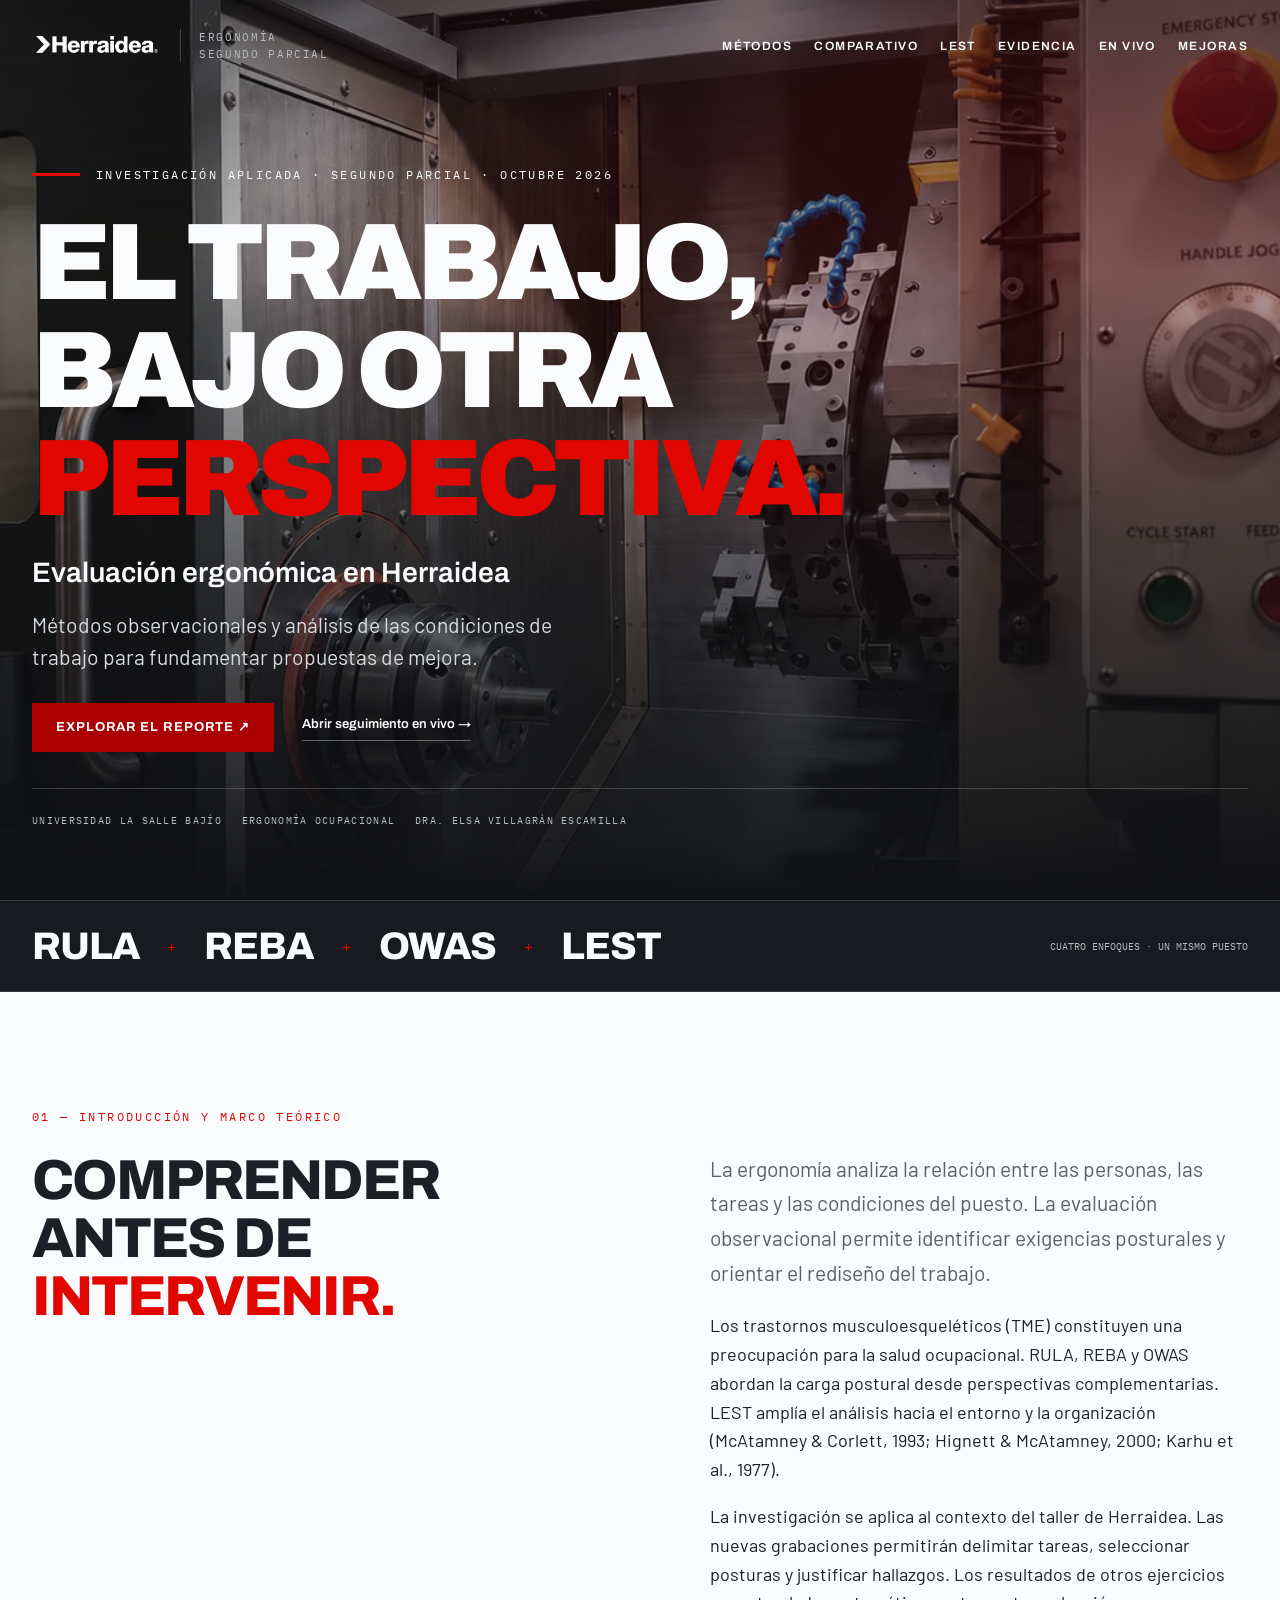
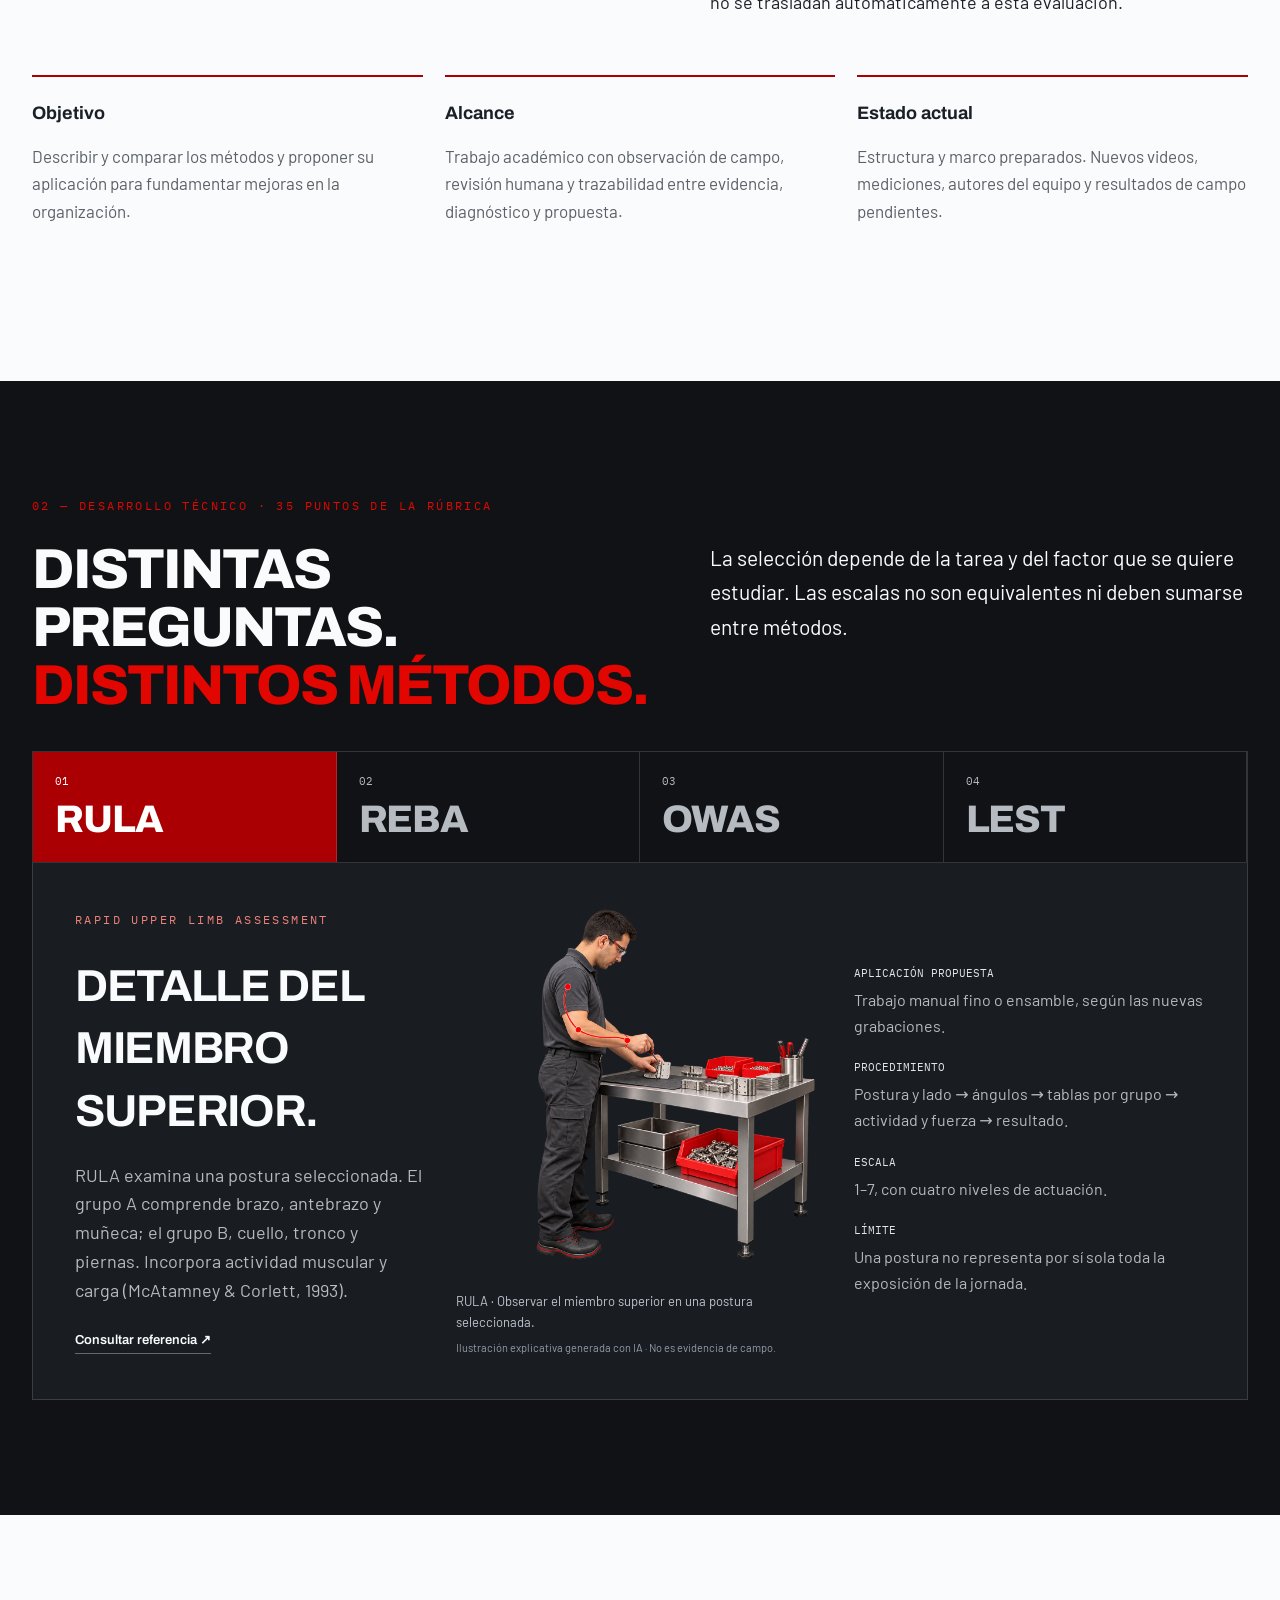
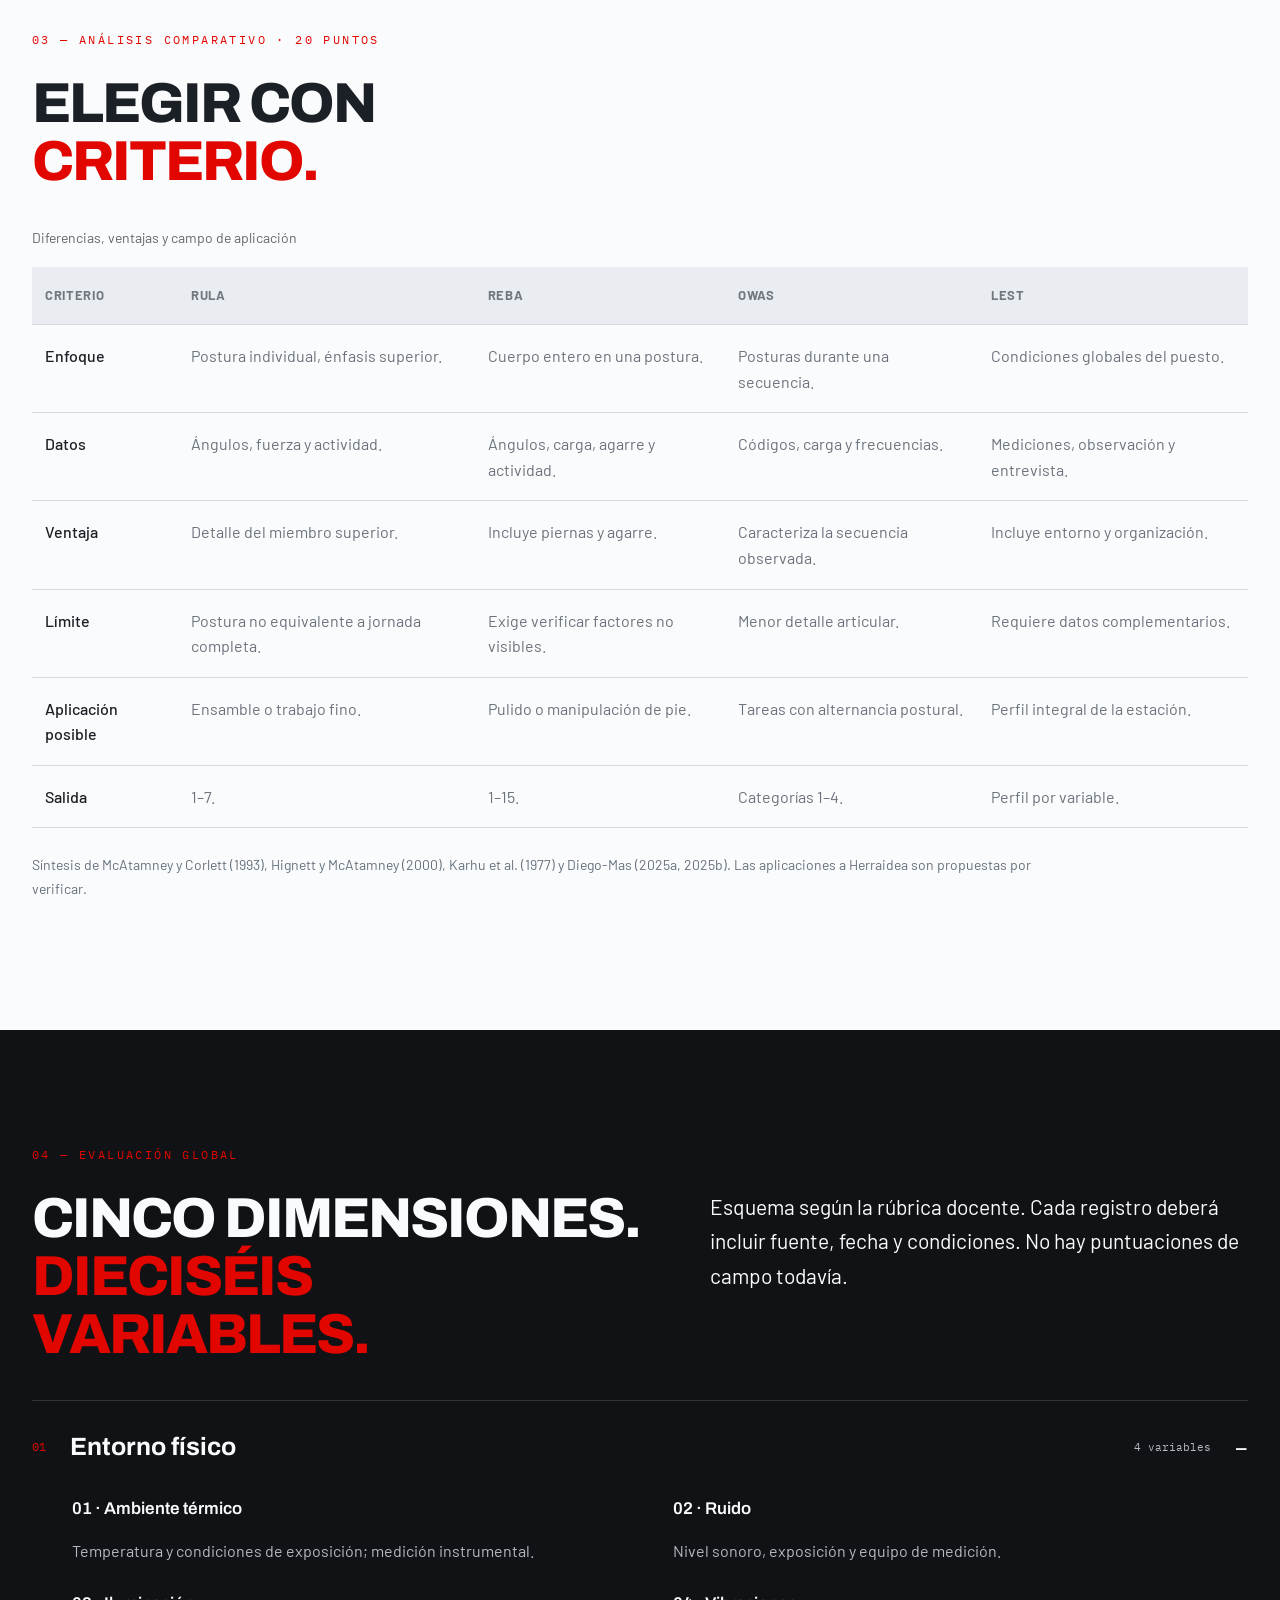
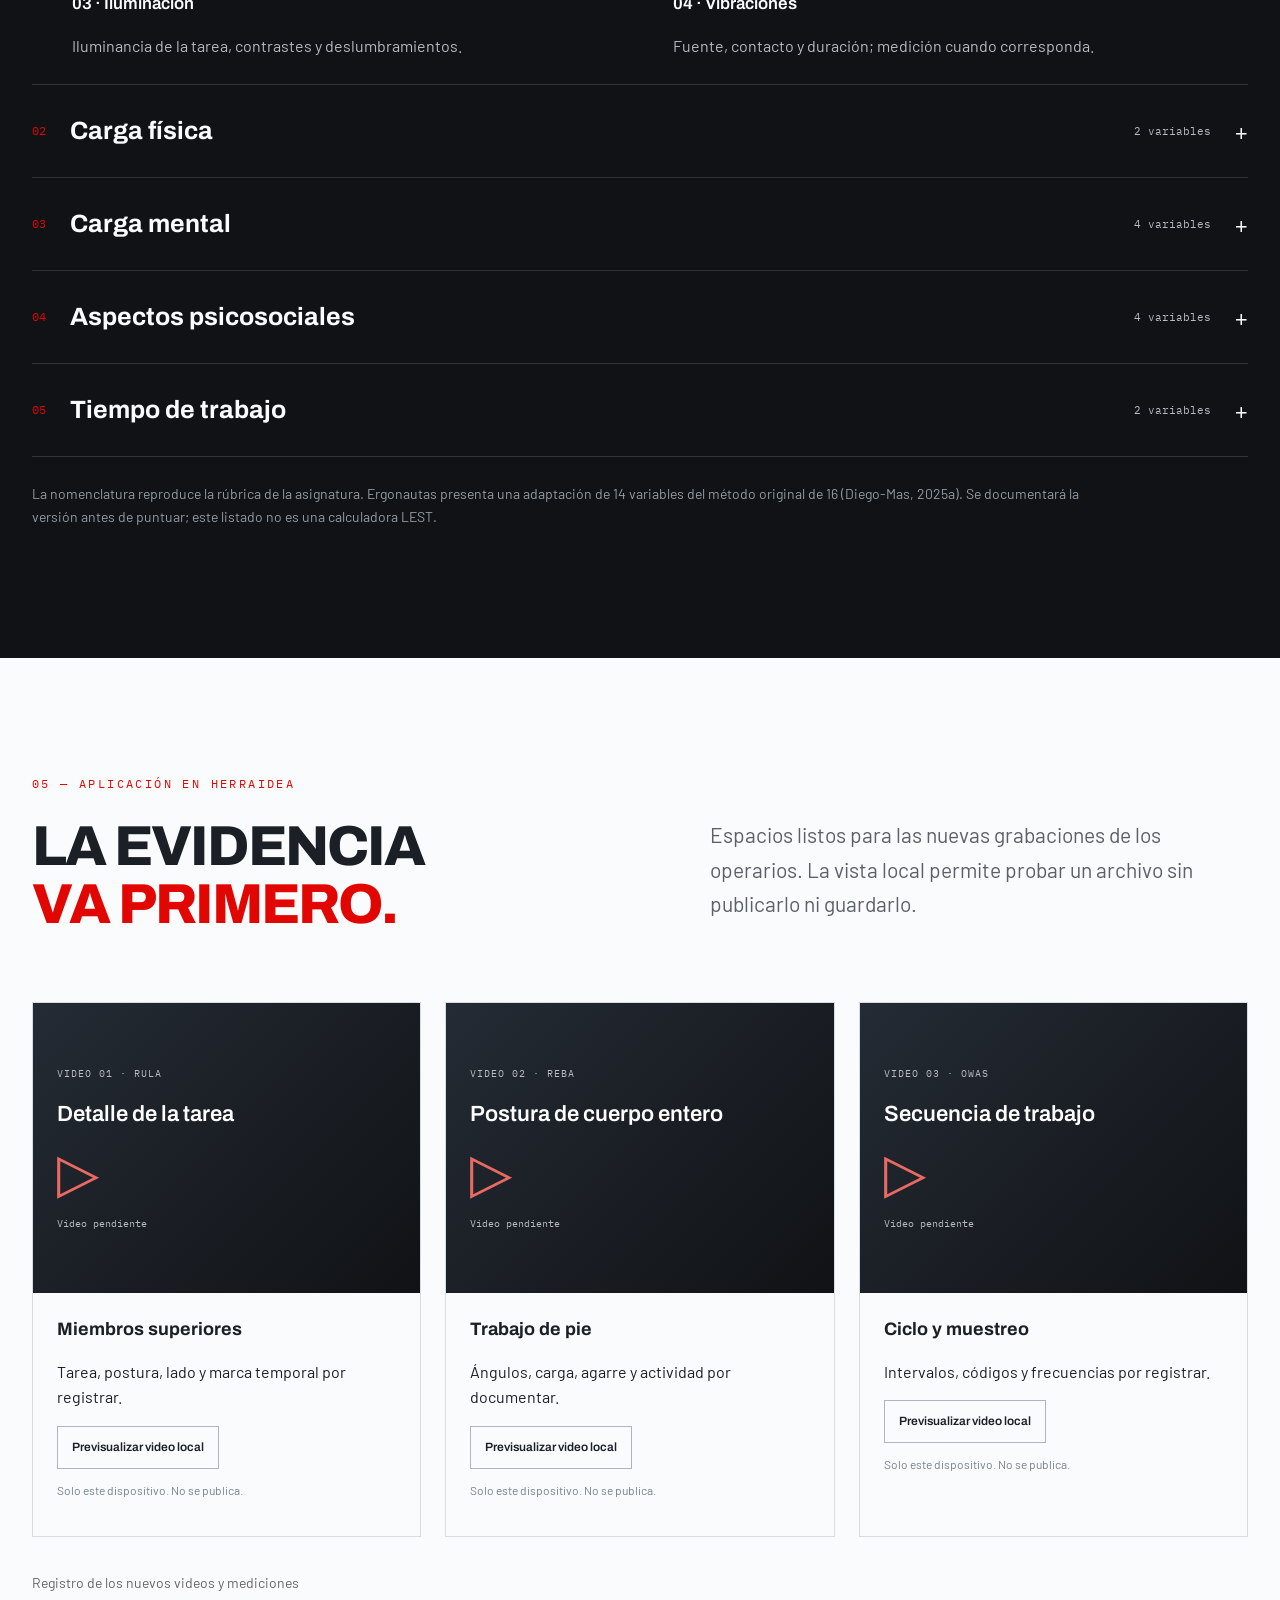
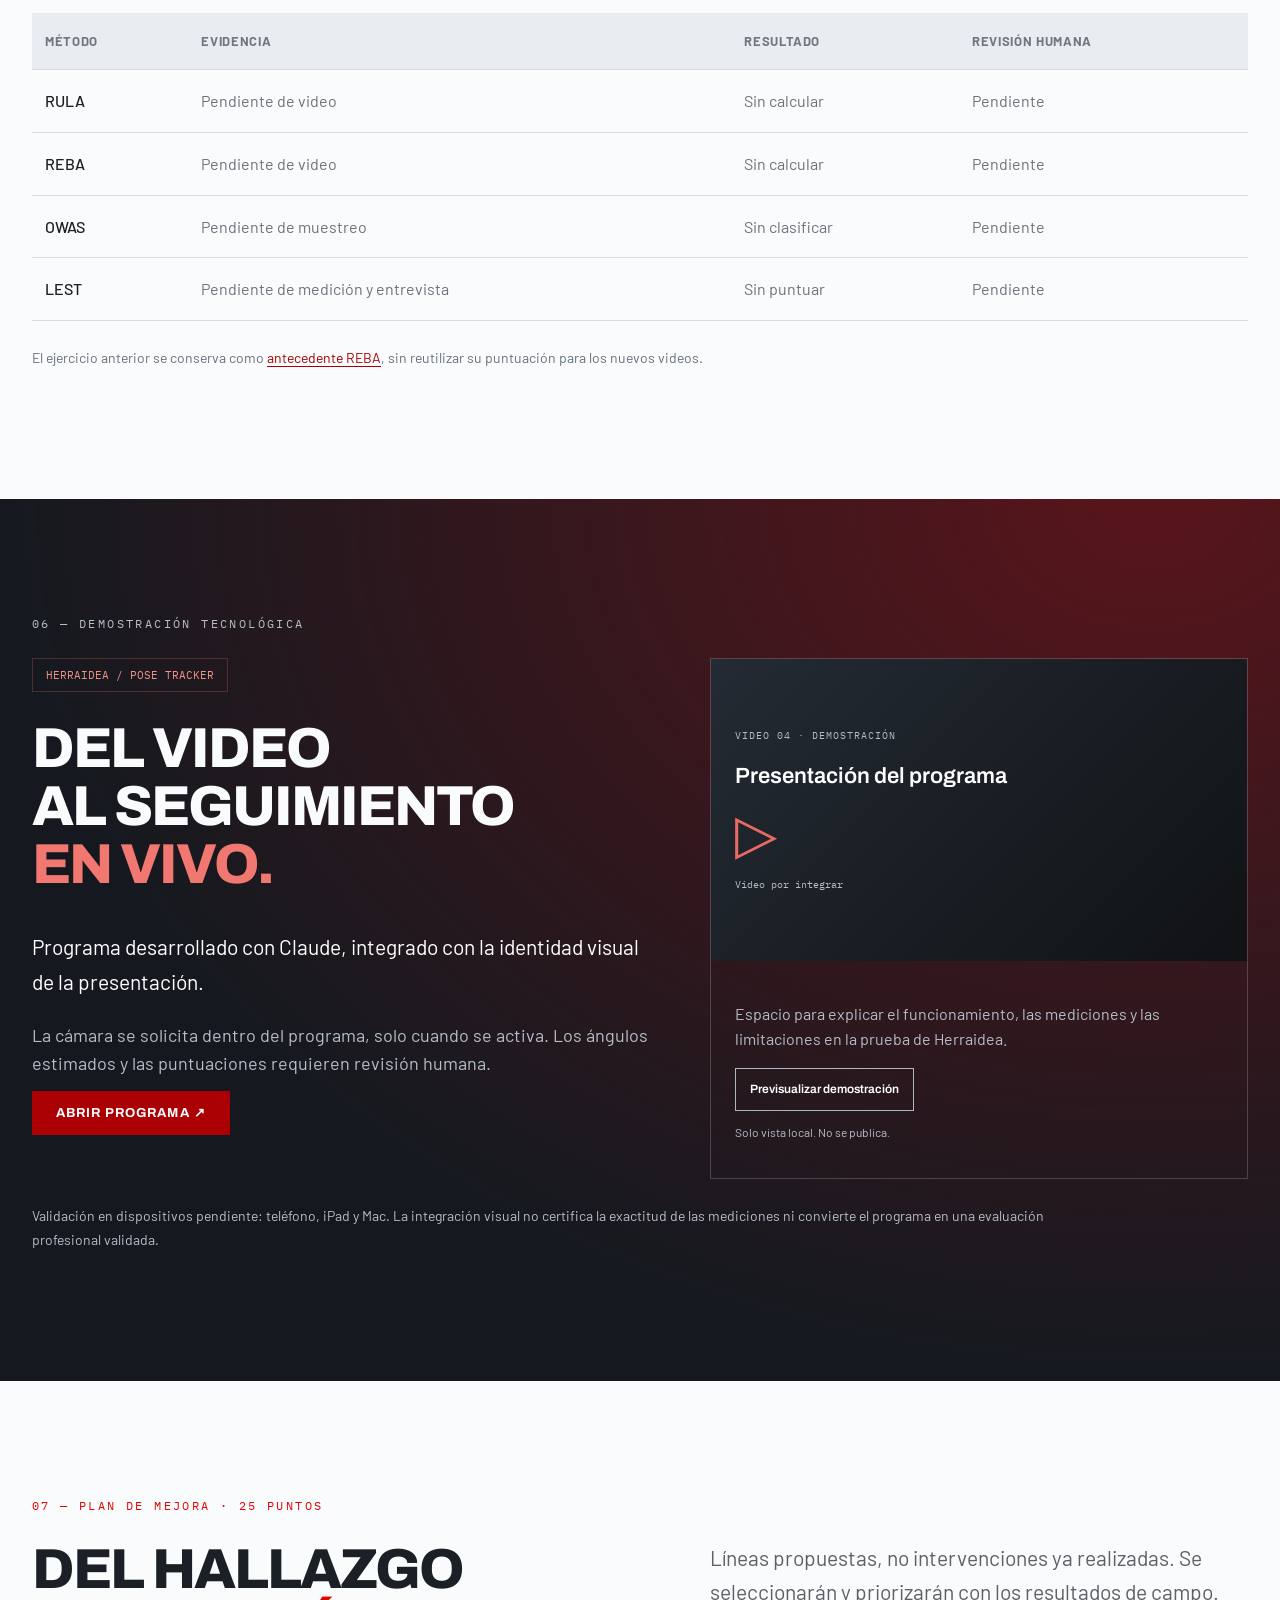
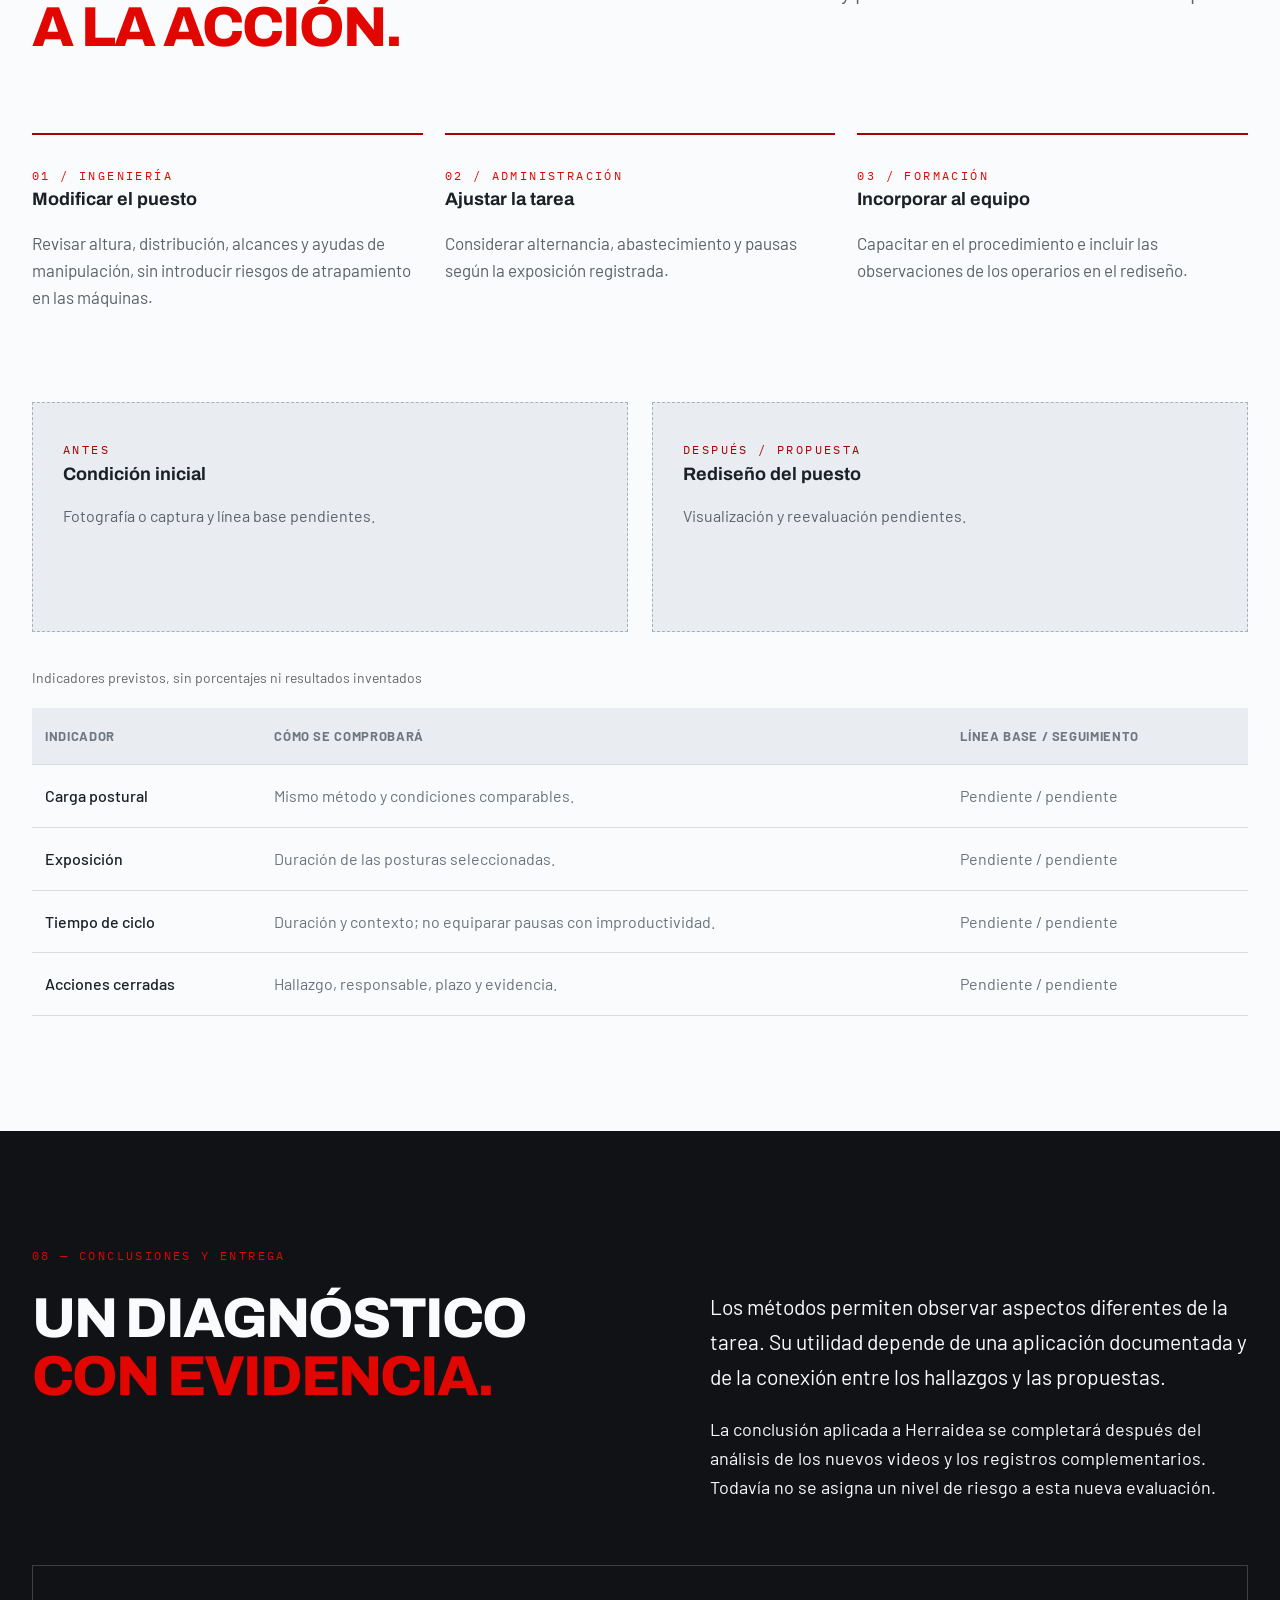
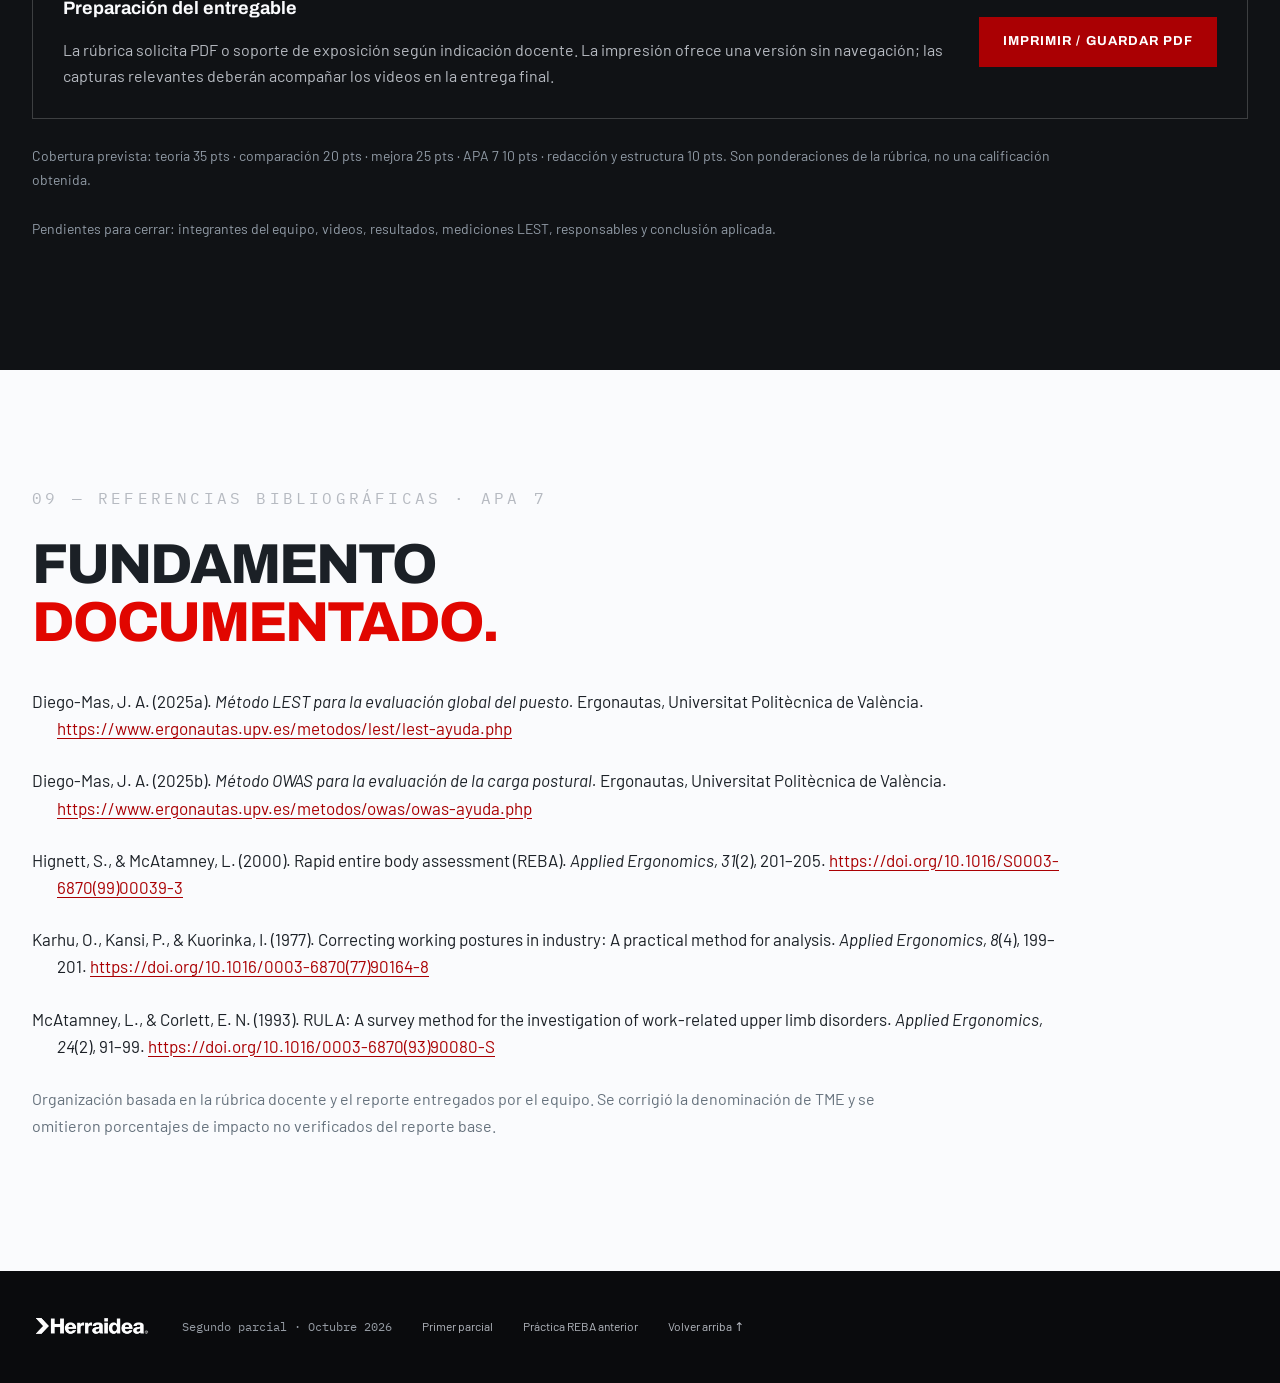
==== commit 90925e71: "Integra ilustraciones PNG transparentes para explicar RULA, REBA, OWAS y LEST" ====
--- a/index.html
+++ b/index.html
@@ -16,10 +16,10 @@
 <section class="light" id="introduccion"><div class="container"><p class="eyebrow red reveal">01 — Introducción y marco teórico</p><div class="intro-grid"><h2 class="reveal">Comprender<br>antes de<br><em>intervenir.</em></h2><div class="reveal"><p class="lead">La ergonomía analiza la relación entre las personas, las tareas y las condiciones del puesto. La evaluación observacional permite identificar exigencias posturales y orientar el rediseño del trabajo.</p><p>Los trastornos musculoesqueléticos (TME) constituyen una preocupación para la salud ocupacional. RULA, REBA y OWAS abordan la carga postural desde perspectivas complementarias. LEST amplía el análisis hacia el entorno y la organización (McAtamney &amp; Corlett, 1993; Hignett &amp; McAtamney, 2000; Karhu et al., 1977).</p><p>La investigación se aplica al contexto del taller de Herraidea. Las nuevas grabaciones permitirán delimitar tareas, seleccionar posturas y justificar hallazgos. Los resultados de otros ejercicios no se trasladan automáticamente a esta evaluación.</p></div></div><div class="context-grid reveal"><article class="panel"><h3>Objetivo</h3><p>Describir y comparar los métodos y proponer su aplicación para fundamentar mejoras en la organización.</p></article><article class="panel"><h3>Alcance</h3><p>Trabajo académico con observación de campo, revisión humana y trazabilidad entre evidencia, diagnóstico y propuesta.</p></article><article class="panel"><h3>Estado actual</h3><p>Estructura y marco preparados. Nuevos videos, mediciones, autores del equipo y resultados de campo pendientes.</p></article></div></div></section>
 <section id="metodos"><div class="container"><p class="eyebrow red reveal">02 — Desarrollo técnico · 35 puntos de la rúbrica</p><div class="intro-grid"><h2 class="reveal">Distintas preguntas.<br><em>Distintos métodos.</em></h2><p class="lead reveal">La selección depende de la tarea y del factor que se quiere estudiar. Las escalas no son equivalentes ni deben sumarse entre métodos.</p></div>
 <div class="method-tabs" role="tablist" aria-label="Métodos de evaluación"><button role="tab" id="tab-rula" aria-selected="true" aria-controls="panel-rula">01 <strong>RULA</strong></button><button role="tab" id="tab-reba" aria-selected="false" aria-controls="panel-reba" tabindex="-1">02 <strong>REBA</strong></button><button role="tab" id="tab-owas" aria-selected="false" aria-controls="panel-owas" tabindex="-1">03 <strong>OWAS</strong></button><button role="tab" id="tab-lest" aria-selected="false" aria-controls="panel-lest" tabindex="-1">04 <strong>LEST</strong></button></div>
-<article class="method-panel" role="tabpanel" id="panel-rula" aria-labelledby="tab-rula"><div><p class="eyebrow">Rapid Upper Limb Assessment</p><h3>Detalle del<br>miembro superior.</h3><p>RULA examina una postura seleccionada. El grupo A comprende brazo, antebrazo y muñeca; el grupo B, cuello, tronco y piernas. Incorpora actividad muscular y carga (McAtamney &amp; Corlett, 1993).</p><a class="text-link" href="#ref-rula">Consultar referencia ↗</a></div><dl><dt>Aplicación propuesta</dt><dd>Trabajo manual fino o ensamble, según las nuevas grabaciones.</dd><dt>Procedimiento</dt><dd>Postura y lado → ángulos → tablas por grupo → actividad y fuerza → resultado.</dd><dt>Escala</dt><dd>1–7, con cuatro niveles de actuación.</dd><dt>Límite</dt><dd>Una postura no representa por sí sola toda la exposición de la jornada.</dd></dl></article>
-<article class="method-panel" role="tabpanel" id="panel-reba" aria-labelledby="tab-reba"><div><p class="eyebrow">Rapid Entire Body Assessment</p><h3>El cuerpo<br>como conjunto.</h3><p>REBA combina tronco, cuello y piernas —grupo A— con brazo, antebrazo y muñeca —grupo B—. Considera carga, agarre y actividad para la postura y el lado evaluados (Hignett &amp; McAtamney, 2000).</p><a class="text-link" href="#ref-reba">Consultar referencia ↗</a></div><dl><dt>Aplicación propuesta</dt><dd>Operaciones de pie o manipulación de piezas, según la evidencia.</dd><dt>Procedimiento</dt><dd>Segmentos → tablas A y B → carga y agarre → tabla C → actividad.</dd><dt>Escala</dt><dd>1–15; niveles de actuación del 0 al 4.</dd><dt>Límite</dt><dd>La imagen no determina por sí sola fuerza, calidad del agarre ni tiempo de exposición.</dd></dl></article>
-<article class="method-panel" role="tabpanel" id="panel-owas" aria-labelledby="tab-owas"><div><p class="eyebrow">Ovako Working Posture Analysing System</p><h3>La postura<br>durante el ciclo.</h3><p>OWAS codifica espalda, brazos, piernas y carga en observaciones a intervalos definidos. Examina la distribución de posturas durante la secuencia (Karhu et al., 1977).</p><a class="text-link" href="#ref-owas">Consultar referencia ↗</a></div><dl><dt>Aplicación propuesta</dt><dd>Secuencias con cambios posturales o desplazamientos.</dd><dt>Procedimiento</dt><dd>Muestreo → códigos → frecuencias → categorías críticas.</dd><dt>Clasificación</dt><dd>4 × 3 × 7 × 3 = 252 combinaciones de postura y carga. Cuatro categorías de acción.</dd><dt>Límite</dt><dd>Menor detalle de cuello y muñeca que los métodos angulares.</dd></dl></article>
-<article class="method-panel" role="tabpanel" id="panel-lest" aria-labelledby="tab-lest"><div><p class="eyebrow">Evaluación global del puesto</p><h3>Más allá<br>de la postura.</h3><p>LEST amplía la revisión hacia factores físicos, mentales, psicosociales y temporales. La organización de esta entrega sigue las cinco dimensiones y las 16 variables de la rúbrica.</p><a class="text-link" href="#lest">Explorar las variables ↓</a></div><dl><dt>Aplicación propuesta</dt><dd>Diagnóstico complementario del entorno y la organización del puesto.</dd><dt>Procedimiento</dt><dd>Observación, mediciones y entrevista → perfil por variable → prioridades.</dd><dt>Resultado</dt><dd>Valoración por factor, no una puntuación equivalente a REBA.</dd><dt>Límite</dt><dd>Requiere información no deducible de una grabación (Diego-Mas, 2025a).</dd></dl></article></div></section>
+<article class="method-panel" role="tabpanel" id="panel-rula" aria-labelledby="tab-rula"><div><p class="eyebrow">Rapid Upper Limb Assessment</p><h3>Detalle del<br>miembro superior.</h3><p>RULA examina una postura seleccionada. El grupo A comprende brazo, antebrazo y muñeca; el grupo B, cuello, tronco y piernas. Incorpora actividad muscular y carga (McAtamney &amp; Corlett, 1993).</p><a class="text-link" href="#ref-rula">Consultar referencia ↗</a></div><figure class="concept-figure method-illustration"><img src="assets/explicaciones/rula-herraidea-v1.png" alt="Ilustración generada: operario ensamblando una bisagra, con referencias visuales de brazo, antebrazo y muñeca." width="1254" height="1254" loading="lazy" decoding="async"><figcaption>RULA · Observar el miembro superior en una postura seleccionada.<span>Ilustración explicativa generada con IA · No es evidencia de campo.</span></figcaption></figure><dl><dt>Aplicación propuesta</dt><dd>Trabajo manual fino o ensamble, según las nuevas grabaciones.</dd><dt>Procedimiento</dt><dd>Postura y lado → ángulos → tablas por grupo → actividad y fuerza → resultado.</dd><dt>Escala</dt><dd>1–7, con cuatro niveles de actuación.</dd><dt>Límite</dt><dd>Una postura no representa por sí sola toda la exposición de la jornada.</dd></dl></article>
+<article class="method-panel" role="tabpanel" id="panel-reba" aria-labelledby="tab-reba"><div><p class="eyebrow">Rapid Entire Body Assessment</p><h3>El cuerpo<br>como conjunto.</h3><p>REBA combina tronco, cuello y piernas —grupo A— con brazo, antebrazo y muñeca —grupo B—. Considera carga, agarre y actividad para la postura y el lado evaluados (Hignett &amp; McAtamney, 2000).</p><a class="text-link" href="#ref-reba">Consultar referencia ↗</a></div><figure class="concept-figure method-illustration"><img src="assets/explicaciones/reba-herraidea-v1.png" alt="Ilustración generada: operario de pie ante una pulidora verde, con referencias de los segmentos corporales." width="1254" height="1254" loading="lazy" decoding="async"><figcaption>REBA · Revisar el cuerpo entero y confirmar carga, agarre y actividad.<span>Ilustración explicativa generada con IA · No es evidencia de campo.</span></figcaption></figure><dl><dt>Aplicación propuesta</dt><dd>Operaciones de pie o manipulación de piezas, según la evidencia.</dd><dt>Procedimiento</dt><dd>Segmentos → tablas A y B → carga y agarre → tabla C → actividad.</dd><dt>Escala</dt><dd>1–15; niveles de actuación del 0 al 4.</dd><dt>Límite</dt><dd>La imagen no determina por sí sola fuerza, calidad del agarre ni tiempo de exposición.</dd></dl></article>
+<article class="method-panel method-panel-wide" role="tabpanel" id="panel-owas" aria-labelledby="tab-owas"><div><p class="eyebrow">Ovako Working Posture Analysing System</p><h3>La postura<br>durante el ciclo.</h3><p>OWAS codifica espalda, brazos, piernas y carga en observaciones a intervalos definidos. Examina la distribución de posturas durante la secuencia (Karhu et al., 1977).</p><a class="text-link" href="#ref-owas">Consultar referencia ↗</a></div><figure class="concept-figure method-illustration"><img src="assets/explicaciones/owas-herraidea-v1.png" alt="Ilustración generada: tres momentos de una secuencia de manipulación de piezas en el puesto de pulido." width="2172" height="724" loading="lazy" decoding="async"><figcaption>OWAS · Muestrear el ciclo; estas tres escenas no sustituyen las frecuencias observadas.<span>Ilustración explicativa generada con IA · No es evidencia de campo.</span></figcaption></figure><dl><dt>Aplicación propuesta</dt><dd>Secuencias con cambios posturales o desplazamientos.</dd><dt>Procedimiento</dt><dd>Muestreo → códigos → frecuencias → categorías críticas.</dd><dt>Clasificación</dt><dd>4 × 3 × 7 × 3 = 252 combinaciones de postura y carga. Cuatro categorías de acción.</dd><dt>Límite</dt><dd>Menor detalle de cuello y muñeca que los métodos angulares.</dd></dl></article>
+<article class="method-panel method-panel-wide" role="tabpanel" id="panel-lest" aria-labelledby="tab-lest"><div><p class="eyebrow">Evaluación global del puesto</p><h3>Más allá<br>de la postura.</h3><p>LEST amplía la revisión hacia factores físicos, mentales, psicosociales y temporales. La organización de esta entrega sigue las cinco dimensiones y las 16 variables de la rúbrica.</p><a class="text-link" href="#lest">Explorar las variables ↓</a></div><figure class="concept-figure method-illustration"><img src="assets/explicaciones/lest-herraidea-v1.png" alt="Ilustración generada: estación industrial con operarios e iconos del entorno y el tiempo de trabajo." width="1510" height="1041" loading="lazy" decoding="async"><figcaption>LEST · El entorno, la carga y la organización también cuentan; los iconos no son mediciones.<span>Ilustración explicativa generada con IA · No es evidencia de campo.</span></figcaption></figure><dl><dt>Aplicación propuesta</dt><dd>Diagnóstico complementario del entorno y la organización del puesto.</dd><dt>Procedimiento</dt><dd>Observación, mediciones y entrevista → perfil por variable → prioridades.</dd><dt>Resultado</dt><dd>Valoración por factor, no una puntuación equivalente a REBA.</dd><dt>Límite</dt><dd>Requiere información no deducible de una grabación (Diego-Mas, 2025a).</dd></dl></article></div></section>
 <section class="light" id="comparativo"><div class="container"><p class="eyebrow red reveal">03 — Análisis comparativo · 20 puntos</p><h2 class="reveal">Elegir con<br><em>criterio.</em></h2><div class="table-wrap reveal" tabindex="0" role="region" aria-label="Cuadro comparativo desplazable"><table><caption>Diferencias, ventajas y campo de aplicación</caption><thead><tr><th>Criterio</th><th>RULA</th><th>REBA</th><th>OWAS</th><th>LEST</th></tr></thead><tbody><tr><th scope="row">Enfoque</th><td>Postura individual, énfasis superior.</td><td>Cuerpo entero en una postura.</td><td>Posturas durante una secuencia.</td><td>Condiciones globales del puesto.</td></tr><tr><th scope="row">Datos</th><td>Ángulos, fuerza y actividad.</td><td>Ángulos, carga, agarre y actividad.</td><td>Códigos, carga y frecuencias.</td><td>Mediciones, observación y entrevista.</td></tr><tr><th scope="row">Ventaja</th><td>Detalle del miembro superior.</td><td>Incluye piernas y agarre.</td><td>Caracteriza la secuencia observada.</td><td>Incluye entorno y organización.</td></tr><tr><th scope="row">Límite</th><td>Postura no equivalente a jornada completa.</td><td>Exige verificar factores no visibles.</td><td>Menor detalle articular.</td><td>Requiere datos complementarios.</td></tr><tr><th scope="row">Aplicación posible</th><td>Ensamble o trabajo fino.</td><td>Pulido o manipulación de pie.</td><td>Tareas con alternancia postural.</td><td>Perfil integral de la estación.</td></tr><tr><th scope="row">Salida</th><td>1–7.</td><td>1–15.</td><td>Categorías 1–4.</td><td>Perfil por variable.</td></tr></tbody></table></div><p class="note">Síntesis de McAtamney y Corlett (1993), Hignett y McAtamney (2000), Karhu et al. (1977) y Diego-Mas (2025a, 2025b). Las aplicaciones a Herraidea son propuestas por verificar.</p></div></section>
 <section id="lest"><div class="container"><p class="eyebrow red reveal">04 — Evaluación global</p><div class="intro-grid"><h2 class="reveal">Cinco dimensiones.<br><em>Dieciséis variables.</em></h2><p class="lead reveal">Esquema según la rúbrica docente. Cada registro deberá incluir fuente, fecha y condiciones. No hay puntuaciones de campo todavía.</p></div><div class="lest-blocks">
 <details open><summary><span>01</span><h3>Entorno físico</h3><small>4 variables</small></summary><div class="variable-grid"><article><b>01 · Ambiente térmico</b><p>Temperatura y condiciones de exposición; medición instrumental.</p></article><article><b>02 · Ruido</b><p>Nivel sonoro, exposición y equipo de medición.</p></article><article><b>03 · Iluminación</b><p>Iluminancia de la tarea, contrastes y deslumbramientos.</p></article><article><b>04 · Vibraciones</b><p>Fuente, contacto y duración; medición cuando corresponda.</p></article></div></details>
--- a/segundo-parcial.css
+++ b/segundo-parcial.css
@@ -16,3 +16,17 @@
 [hidden]{display:none!important}.hero h1{font-size:clamp(52px,8.5vw,124px);letter-spacing:-.055em}.hero-title{font:600 clamp(20px,2.2vw,29px) Archivo,sans-serif;margin:25px 0 10px}.hero-description{max-width:570px}.actions{display:flex;gap:28px;align-items:center;flex-wrap:wrap;margin-top:30px}.actions .button{margin-left:0}.text-link{font:600 13px/1.6 Archivo,sans-serif;border-bottom:1px solid #ffffff55;padding-bottom:6px}.hero-bottom{gap:20px}.hero-bottom>span{font-size:10px}.method-strip{padding:24px 32px;display:flex;align-items:center;gap:28px;background:#171b20;border-block:1px solid #ffffff22}.method-strip b{font:800 clamp(23px,3vw,40px) Archivo,sans-serif;letter-spacing:-.03em}.method-strip i{font-style:normal;color:var(--red)}.method-strip small{margin-left:auto;font:10px 'IBM Plex Mono',monospace;color:var(--muted)}.light .panel{background:transparent;border:0;border-top:2px solid #aa0003;padding:24px 0}.light .panel p{color:#5b6167}.method-tabs{display:grid;grid-template-columns:repeat(4,1fr);border:1px solid #ffffff25}.method-tabs button{cursor:pointer;text-align:left;padding:22px;background:none;border:0;border-right:1px solid #ffffff25;color:var(--muted);font:11px 'IBM Plex Mono',monospace}.method-tabs strong{display:block;font:800 clamp(24px,3vw,42px) Archivo,sans-serif;letter-spacing:-.03em;margin-top:10px}.method-tabs button[aria-selected=true]{background:#aa0003;color:white}.method-panel{display:grid;grid-template-columns:1.1fr 1fr;gap:65px;background:#191d22;padding:42px;border:1px solid #ffffff25;border-top:0}.method-panel h3{font-size:clamp(30px,3.5vw,46px);text-transform:uppercase;letter-spacing:-.03em}.method-panel p:not(.eyebrow),.method-panel dd{color:var(--muted)}.method-panel .eyebrow{color:#ef817a}.method-panel dl{margin:0}.method-panel dt{font:11px 'IBM Plex Mono',monospace;text-transform:uppercase;color:#e2e6eb;margin-top:22px}.method-panel dt:first-child{margin-top:0}.method-panel dd{font-size:16px;margin:7px 0 0}.table-wrap{margin-top:35px}table{min-width:650px}thead{background:#e9edf1}th,td{padding:18px 13px;vertical-align:top}.note{font-size:14px;line-height:1.7;color:#919ba6;margin-top:25px;max-width:1050px}.light .note{color:#65717c}.light a:not(.button){color:#aa0003}.note a,.references a{text-decoration:underline;text-underline-offset:3px}.lest-blocks details{border-top:1px solid #ffffff25}.lest-blocks details:last-child{border-bottom:1px solid #ffffff25}summary{cursor:pointer;display:flex;align-items:center;gap:24px;padding:26px 0;list-style:none}summary::-webkit-details-marker{display:none}summary span{font:12px 'IBM Plex Mono',monospace;color:var(--red)}summary h3{font-size:25px;margin:0}summary small{margin-left:auto;color:var(--muted);font:11px 'IBM Plex Mono',monospace}summary:after{content:'+';font-size:25px}details[open] summary:after{content:'−'}.variable-grid{display:grid;grid-template-columns:1fr 1fr;gap:25px;padding:0 0 25px 40px}.variable-grid b{font:600 17px Archivo,sans-serif}.variable-grid p{font-size:16px;color:var(--muted);margin-bottom:0}.evidence-grid{display:grid;grid-template-columns:repeat(3,1fr);gap:24px;margin-top:32px}.video-card{border:1px solid #d7dce1;min-width:0}.video-placeholder{aspect-ratio:4/3;background:linear-gradient(135deg,#242b34,#101215);color:white;padding:24px;display:flex;flex-direction:column;justify-content:center}.video-placeholder span{font:10px 'IBM Plex Mono',monospace;letter-spacing:.1em;color:#b6bac1}.video-placeholder strong{font:600 22px/1.3 Archivo,sans-serif;margin-top:20px}.video-placeholder i{font:55px Archivo,sans-serif;font-style:normal;color:#ea6a63;margin:12px 0}.video-placeholder small{font:10px 'IBM Plex Mono',monospace;color:#b6bac1}.video-meta{padding:24px}.video-meta p{font-size:16px}.file-button{display:inline-block;border:1px solid #adb5c0;padding:11px 14px;font:600 12px/1.6 Archivo,sans-serif;cursor:pointer;position:relative}.file-button input{position:absolute;opacity:0;width:1px;height:1px;overflow:hidden}.file-button:focus-within,summary:focus-visible,button:focus-visible,.table-wrap:focus-visible{outline:3px solid var(--red);outline-offset:5px}.preview-status{font-size:12px!important;overflow-wrap:anywhere;color:#77818c}.video-card video,.demo-card video{display:block;width:100%;aspect-ratio:4/3;background:#08090b}.reset-video{border:0;background:none;color:#aa0003;text-decoration:underline;cursor:pointer;font-size:12px;margin-top:10px}.lab{background:radial-gradient(ellipse at 90% 0,#59151b,transparent 70%),#15191f}.lab em{color:#f07870}.lab .button{margin-left:0}.lab p{color:#b6bec8}.lab .lead{color:white}.badge{display:inline-block;padding:9px 13px;border:1px solid #bd555555;color:#f39087;font:11px 'IBM Plex Mono',monospace;margin-bottom:28px}.demo-card{border:1px solid #ffffff30}.demo-card .video-placeholder,.demo-card video{aspect-ratio:16/9}.lab .file-button{color:white}.lab .reset-video{color:#f39087}.before-after{display:grid;grid-template-columns:1fr 1fr;gap:24px;margin-top:50px}.before-after article{padding:30px;min-height:230px;border:1px dashed #a7b0bc;background:#e9edf1}.before-after p{font-size:16px;color:#5b6167}.before-after .eyebrow{color:#aa0003}.delivery{padding:30px;border:1px solid #ffffff30;display:flex;align-items:center;gap:30px;margin-top:45px}.delivery>div{flex:1}.delivery p{font-size:16px;color:var(--muted);margin-bottom:0}.delivery button{border:0;cursor:pointer;flex-shrink:0}.references ol{list-style:none;padding:0;max-width:1050px}.references li{padding-left:25px;text-indent:-25px;margin:25px 0;font-size:17px;overflow-wrap:anywhere}footer .container a{font-size:12px;color:var(--muted)}@media(max-width:900px){.brand span{display:none}.method-panel{gap:30px;padding:30px}.method-strip small{display:none}.evidence-grid{grid-template-columns:1fr 1fr}.video-card:last-child{grid-column:1/-1;display:grid;grid-template-columns:1fr 1fr}}@media(max-width:650px){.intro-grid,.context-grid,.method-panel,.evidence-grid,.before-after{grid-template-columns:1fr}.hero h1{font-size:clamp(48px,12vw,76px)}.method-strip{gap:15px;padding:20px}.method-strip b{font-size:25px}.method-tabs button{padding:14px 9px}.method-tabs strong{font-size:24px}.video-card:last-child{display:block;grid-column:auto}.video-placeholder{aspect-ratio:16/10}.variable-grid{grid-template-columns:1fr;padding-left:0}summary{gap:15px}summary h3{font-size:21px}summary small{font-size:9px}.delivery{display:block;padding:24px}.delivery button{margin-top:24px}.hero-bottom>span{font-size:9px}.lab .intro-grid{gap:35px}}
 @media print{@page{size:A4;margin:18mm}html{scroll-behavior:auto}body,.light,.lab{background:white!important;color:black!important;font:11pt/1.5 Arial,sans-serif}.navigation,.progress,.skip,.hero-image,.hero-actions,.actions,.method-tabs,.file-button,.reset-video,.delivery button,video,footer{display:none!important}.container{width:100%;max-width:none}.hero{min-height:0;padding:0 0 25px}.hero:after{display:none}.hero h1{font:800 34pt/1.1 Arial,sans-serif;animation:none}.hero-title{font-size:18pt}p,.hero-description,.eyebrow,.note,.method-panel p,.method-panel dd,.method-panel dt,.hero-bottom>span{color:black!important}.hero-bottom{border-color:#bbb}.method-strip{background:white;color:black;border-color:#bbb;padding:12px 0}.method-strip b{font-size:16pt}main>section:not(.hero){padding:25px 0;border-top:1px solid #ccc}h2{font:700 23pt/1.1 Arial,sans-serif}h3{font-size:14pt}.intro-grid,.context-grid,.method-panel,.evidence-grid,.before-after{display:block}.method-panel[hidden]{display:block!important}.method-panel{padding:20px 0;background:white;border-bottom:1px solid #ccc;break-inside:avoid}.method-panel h3{font-size:18pt}.method-panel h3 br{display:none}.method-panel p,.method-panel dd,.references li{font-size:10pt}.method-panel .text-link{display:none}.motion .reveal{opacity:1;transform:none}.table-wrap{overflow:visible}table{min-width:0;font-size:8pt}td,th{padding:8px 6px}.video-placeholder{aspect-ratio:auto;background:#eee!important;color:black!important;padding:15px}.video-placeholder i{display:none}.video-placeholder span,.video-placeholder small{color:#555}.video-card,.demo-card,.before-after article{margin:15px 0;border:1px solid #ccc;break-inside:avoid;background:white}.lab .lead{color:black}.variable-grid{grid-template-columns:1fr 1fr}.variable-grid p{font-size:9pt}.lest-blocks details{border-color:#bbb}summary{padding:12px 0}summary h3{font-size:13pt}.delivery{display:block;border-color:#aaa}.references li{break-inside:avoid}em{color:black!important}}
 :root{--bg:#101215}.hero-image{background-image:url('assets/haas-cnc.webp')}
+/* Ilustraciones PNG con alfa: sin tarjeta ni fondo que rompa el recorte. */
+.concept-figure{margin:0;min-width:0}
+.concept-figure img{display:block;width:100%;height:auto;object-fit:contain}
+.concept-figure figcaption{font:13px/1.65 Barlow,system-ui,sans-serif;color:#bdc5ce;margin-top:18px}
+.concept-figure figcaption span{display:block;font-size:11px;color:#919ba6;margin-top:5px}
+.method-panel{grid-template-columns:minmax(0,1fr) minmax(0,1.05fr) minmax(0,1fr);gap:30px;align-items:center}
+.method-illustration img{max-height:390px}
+.method-panel-wide{grid-template-columns:minmax(0,1.1fr) minmax(0,1fr)}
+.method-panel-wide>.method-illustration{grid-column:1/-1;grid-row:2}
+.method-panel-wide>dl{grid-column:2;grid-row:1}
+.method-panel-wide .method-illustration img{max-height:460px}
+@media(max-width:1000px){.method-panel{grid-template-columns:minmax(0,1fr) minmax(0,1fr)}.method-panel:not(.method-panel-wide)>dl{grid-column:1/-1}}
+@media(max-width:650px){.method-strip{flex-wrap:wrap}.method-panel{grid-template-columns:minmax(0,1fr);padding:24px;gap:28px}.method-panel-wide>.method-illustration,.method-panel-wide>dl{grid-column:auto;grid-row:auto}.method-panel:not(.method-panel-wide)>dl{grid-column:auto}.method-illustration img{max-height:380px}.concept-figure figcaption{font-size:12px}}
+@media print{.method-illustration img{max-height:65mm}.concept-figure{break-inside:avoid}.concept-figure figcaption,.concept-figure figcaption span{color:#333!important;font-size:8pt}}
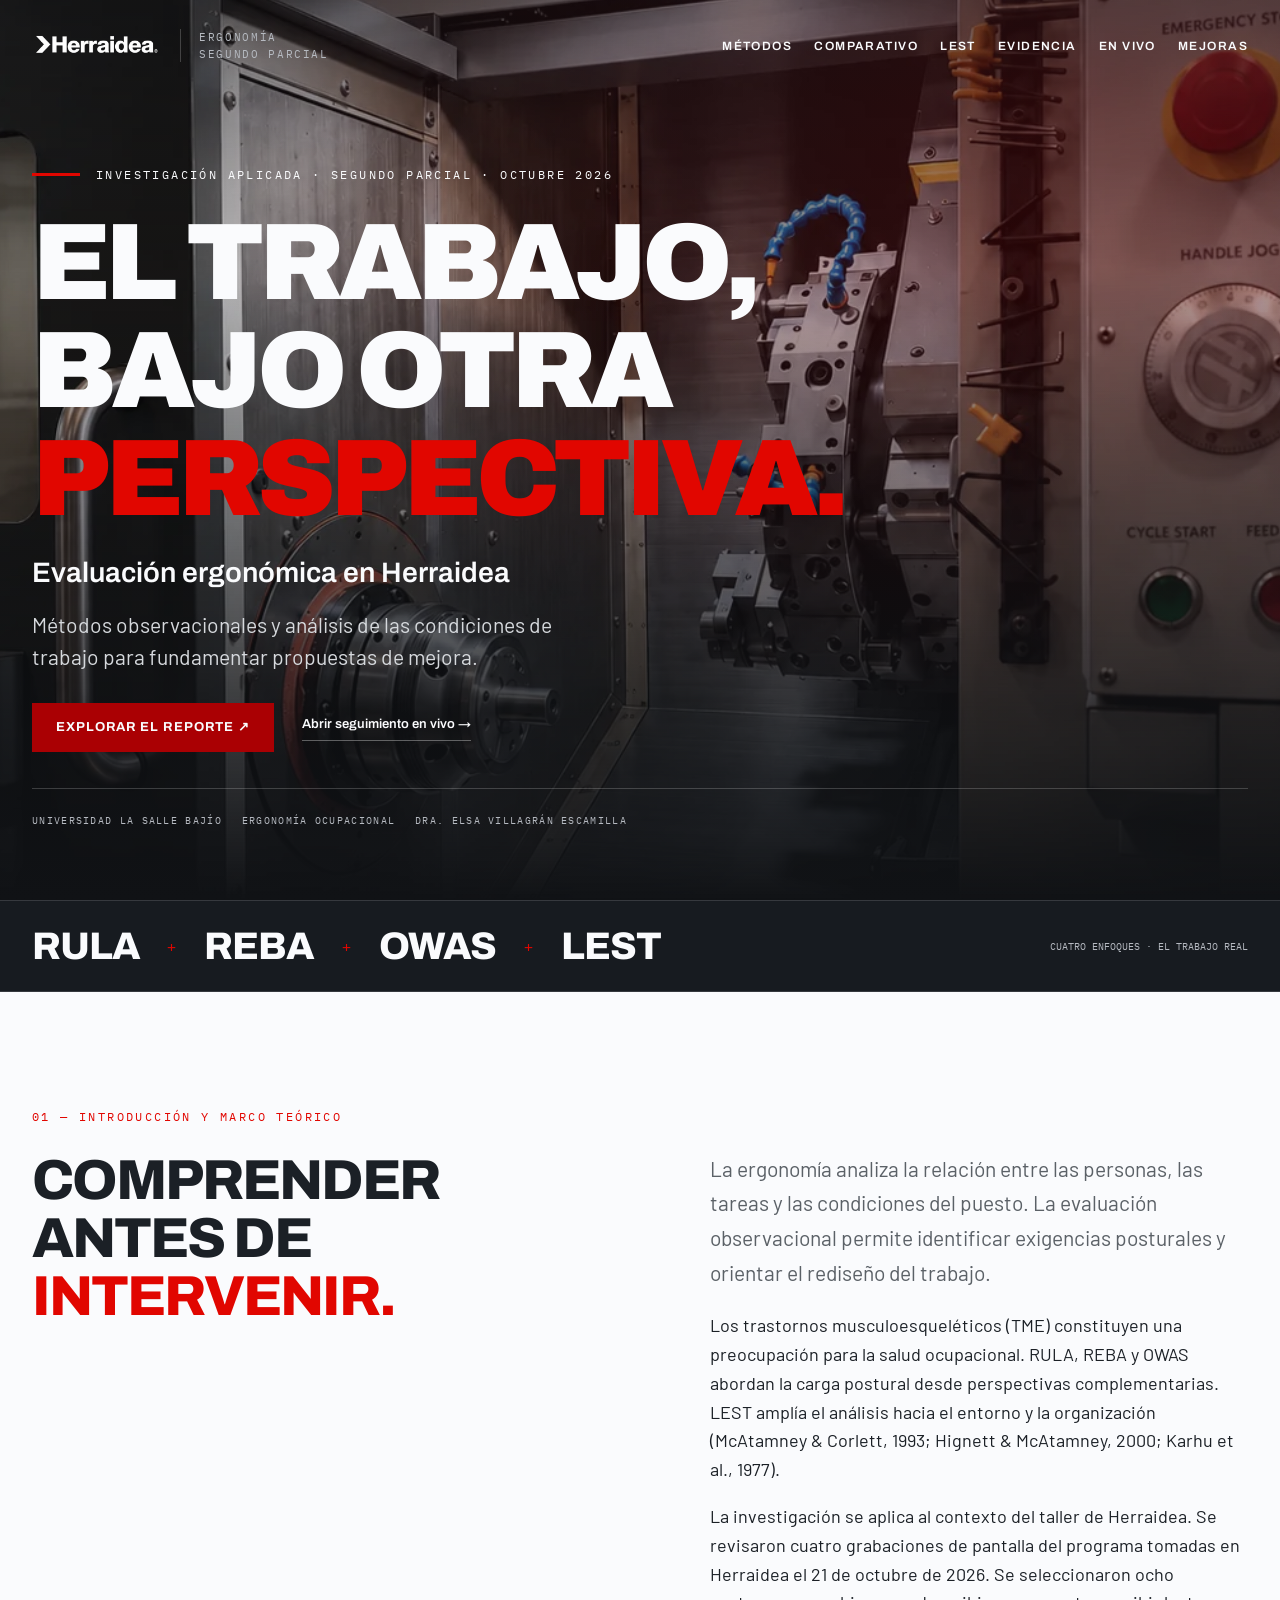
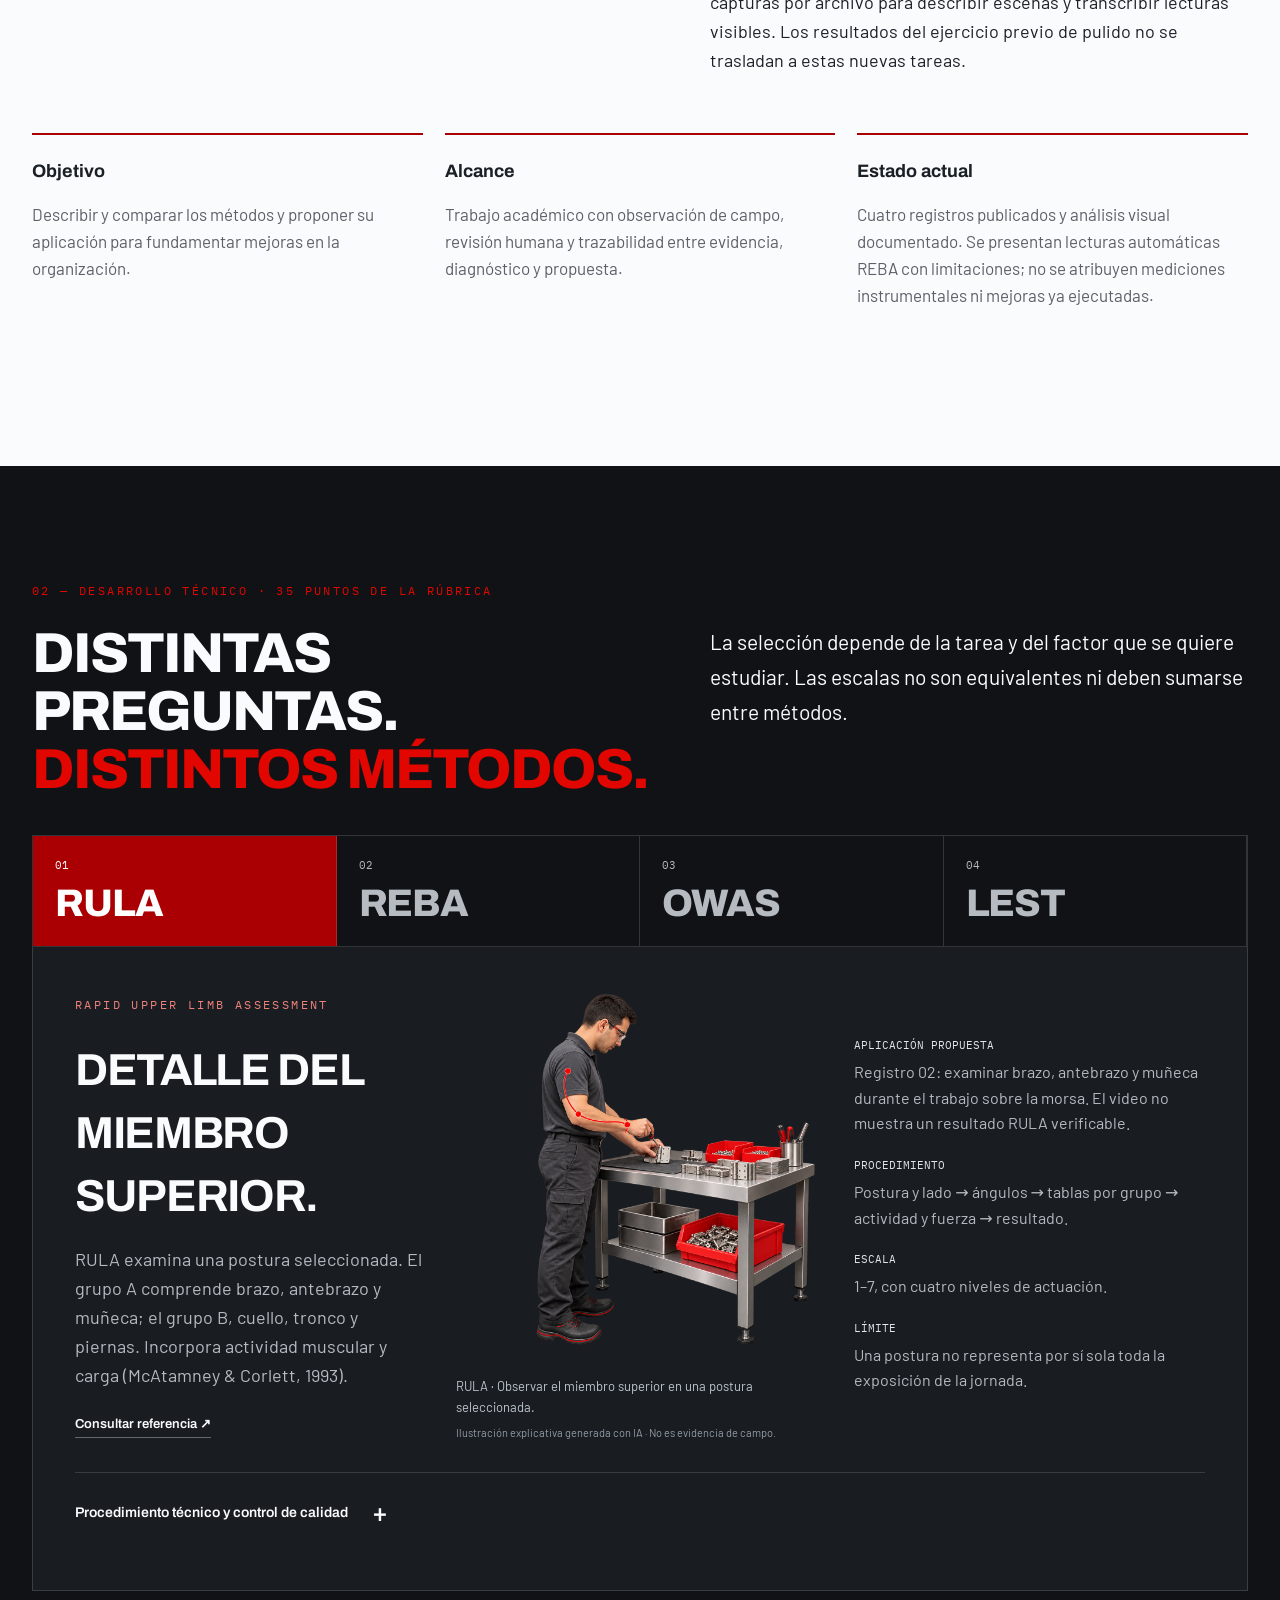
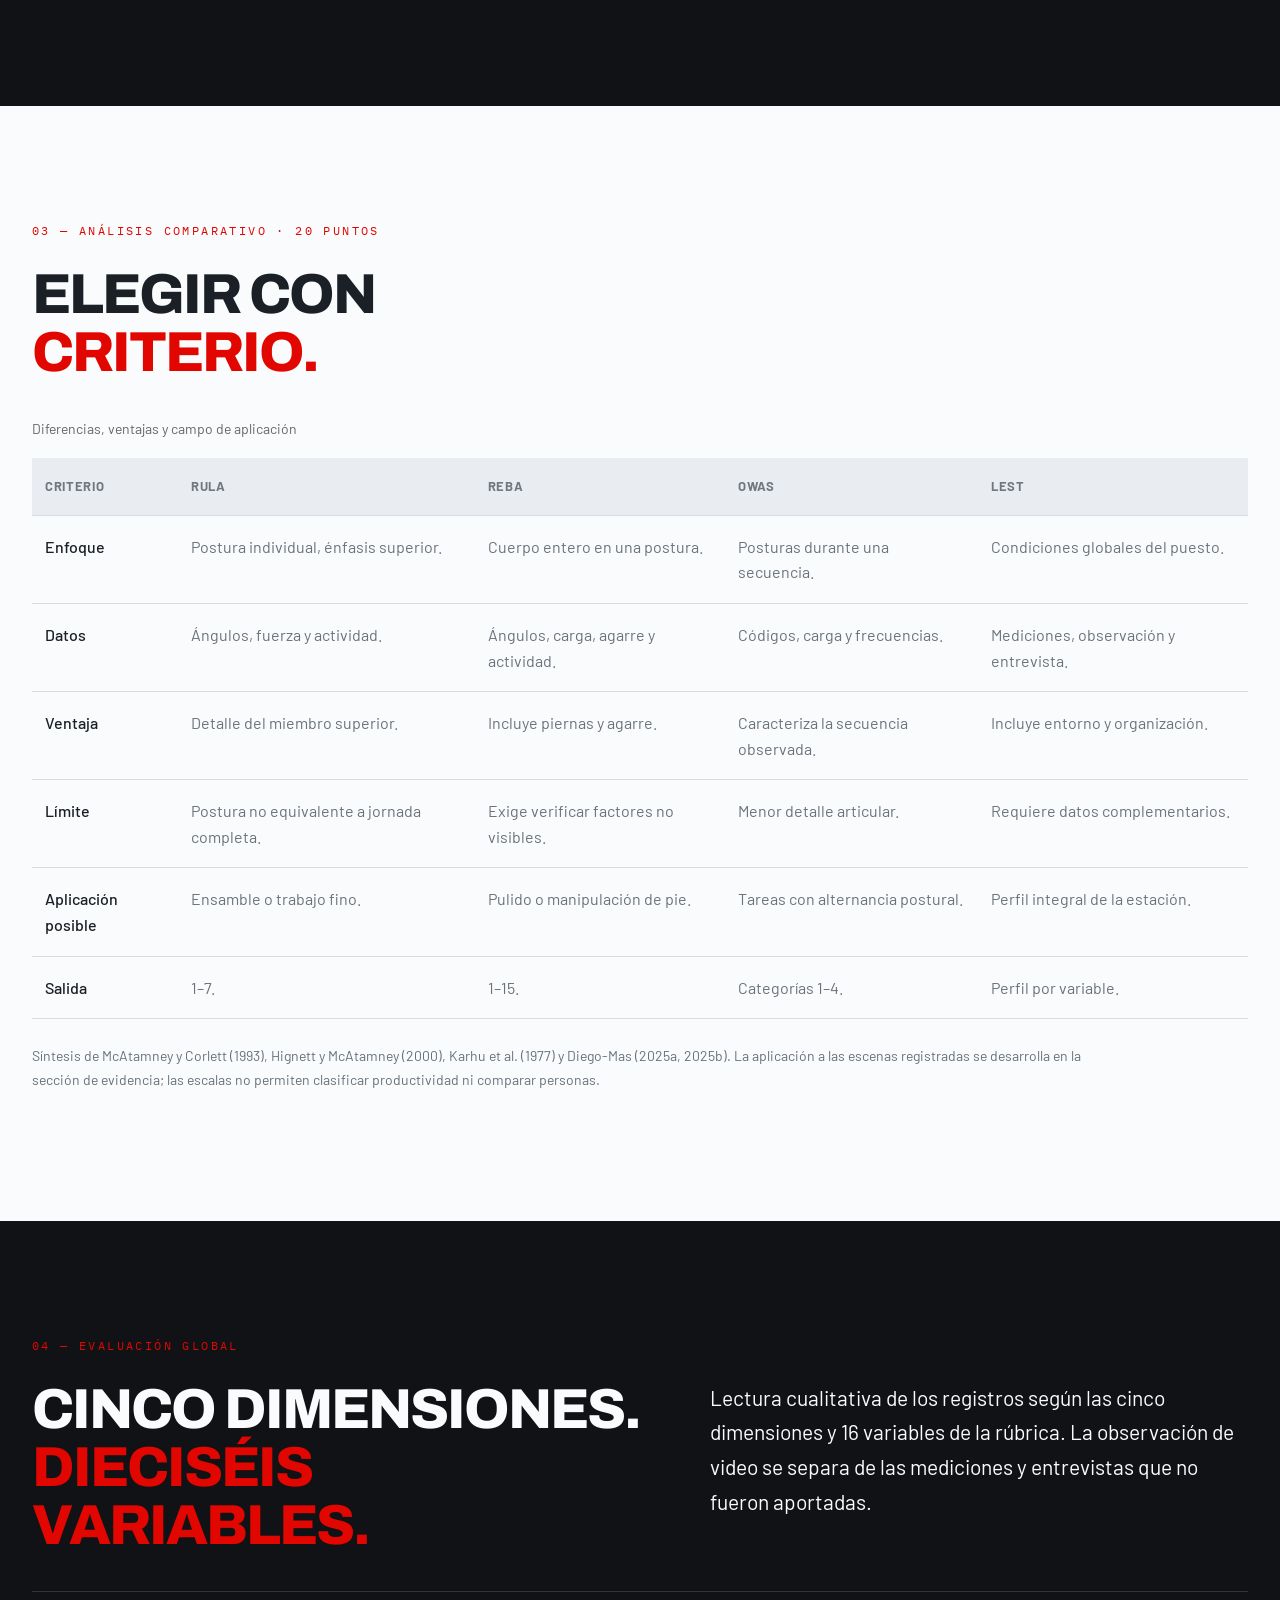
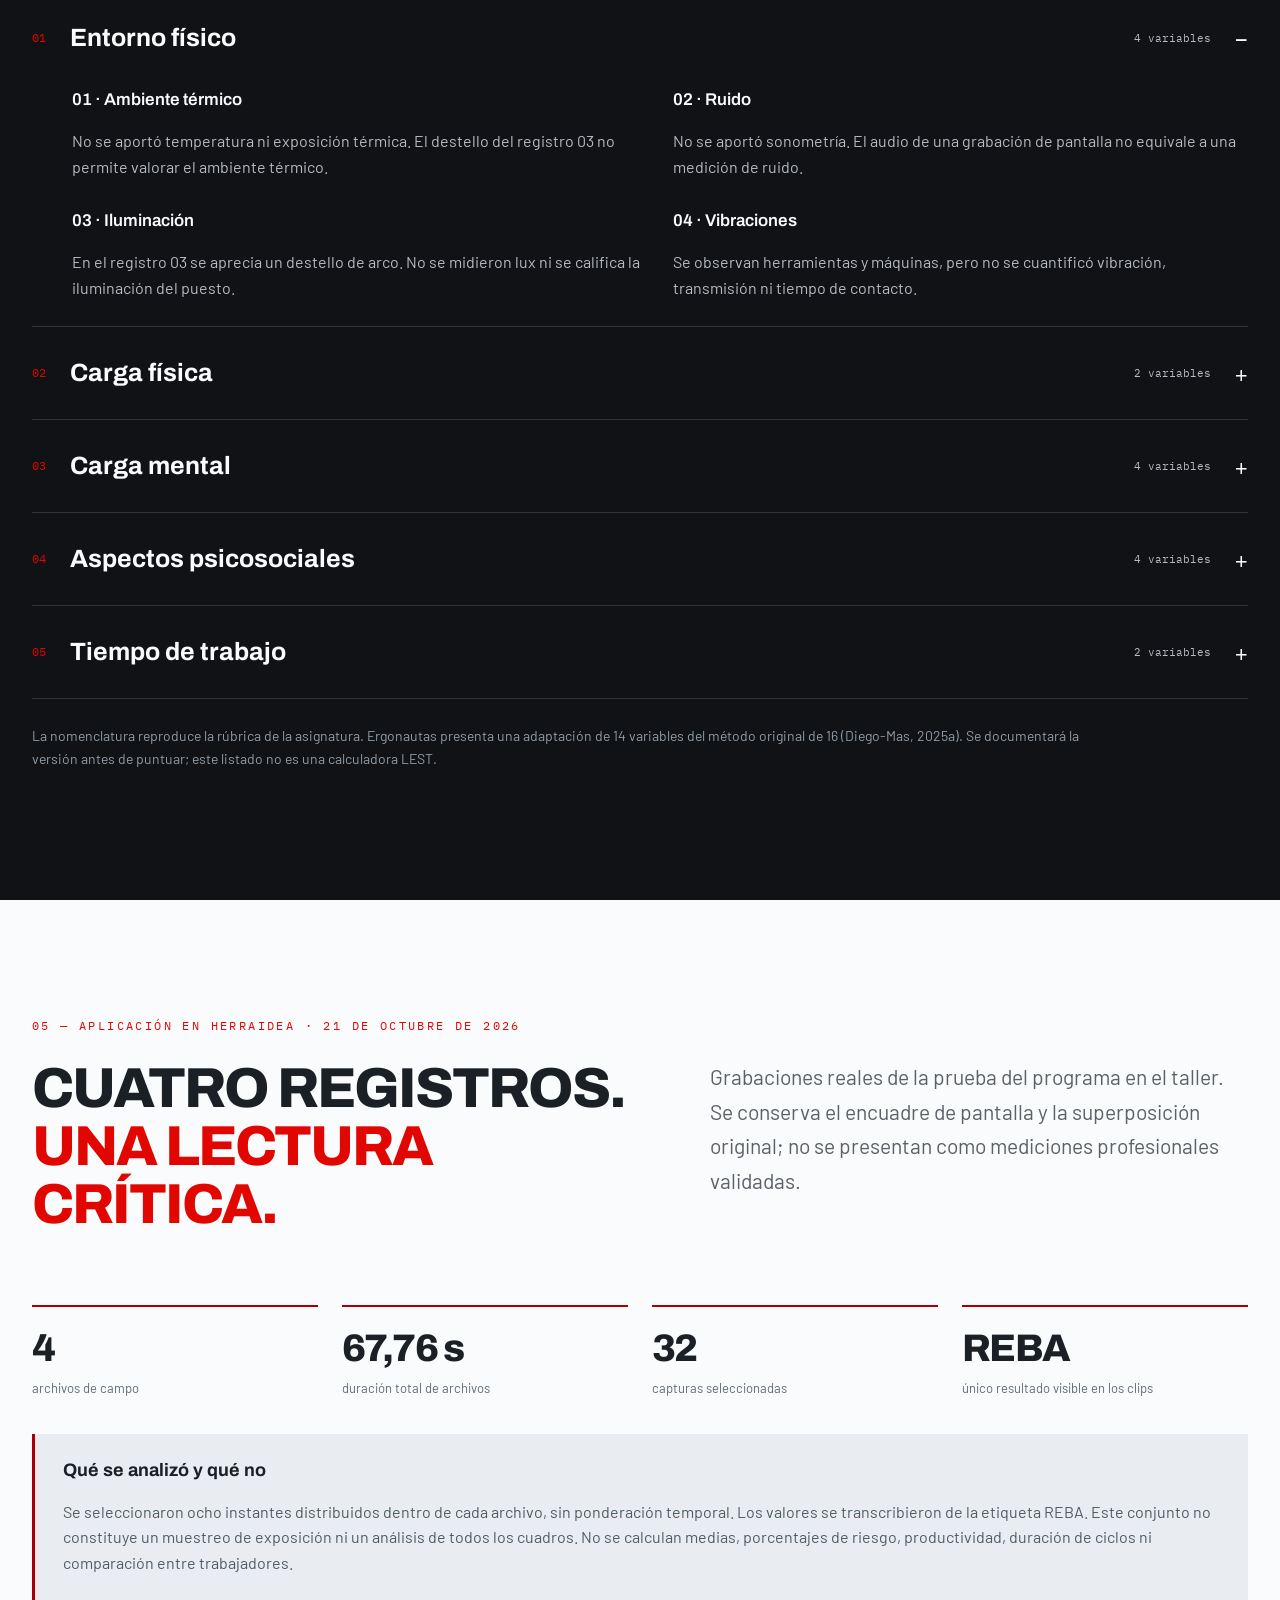
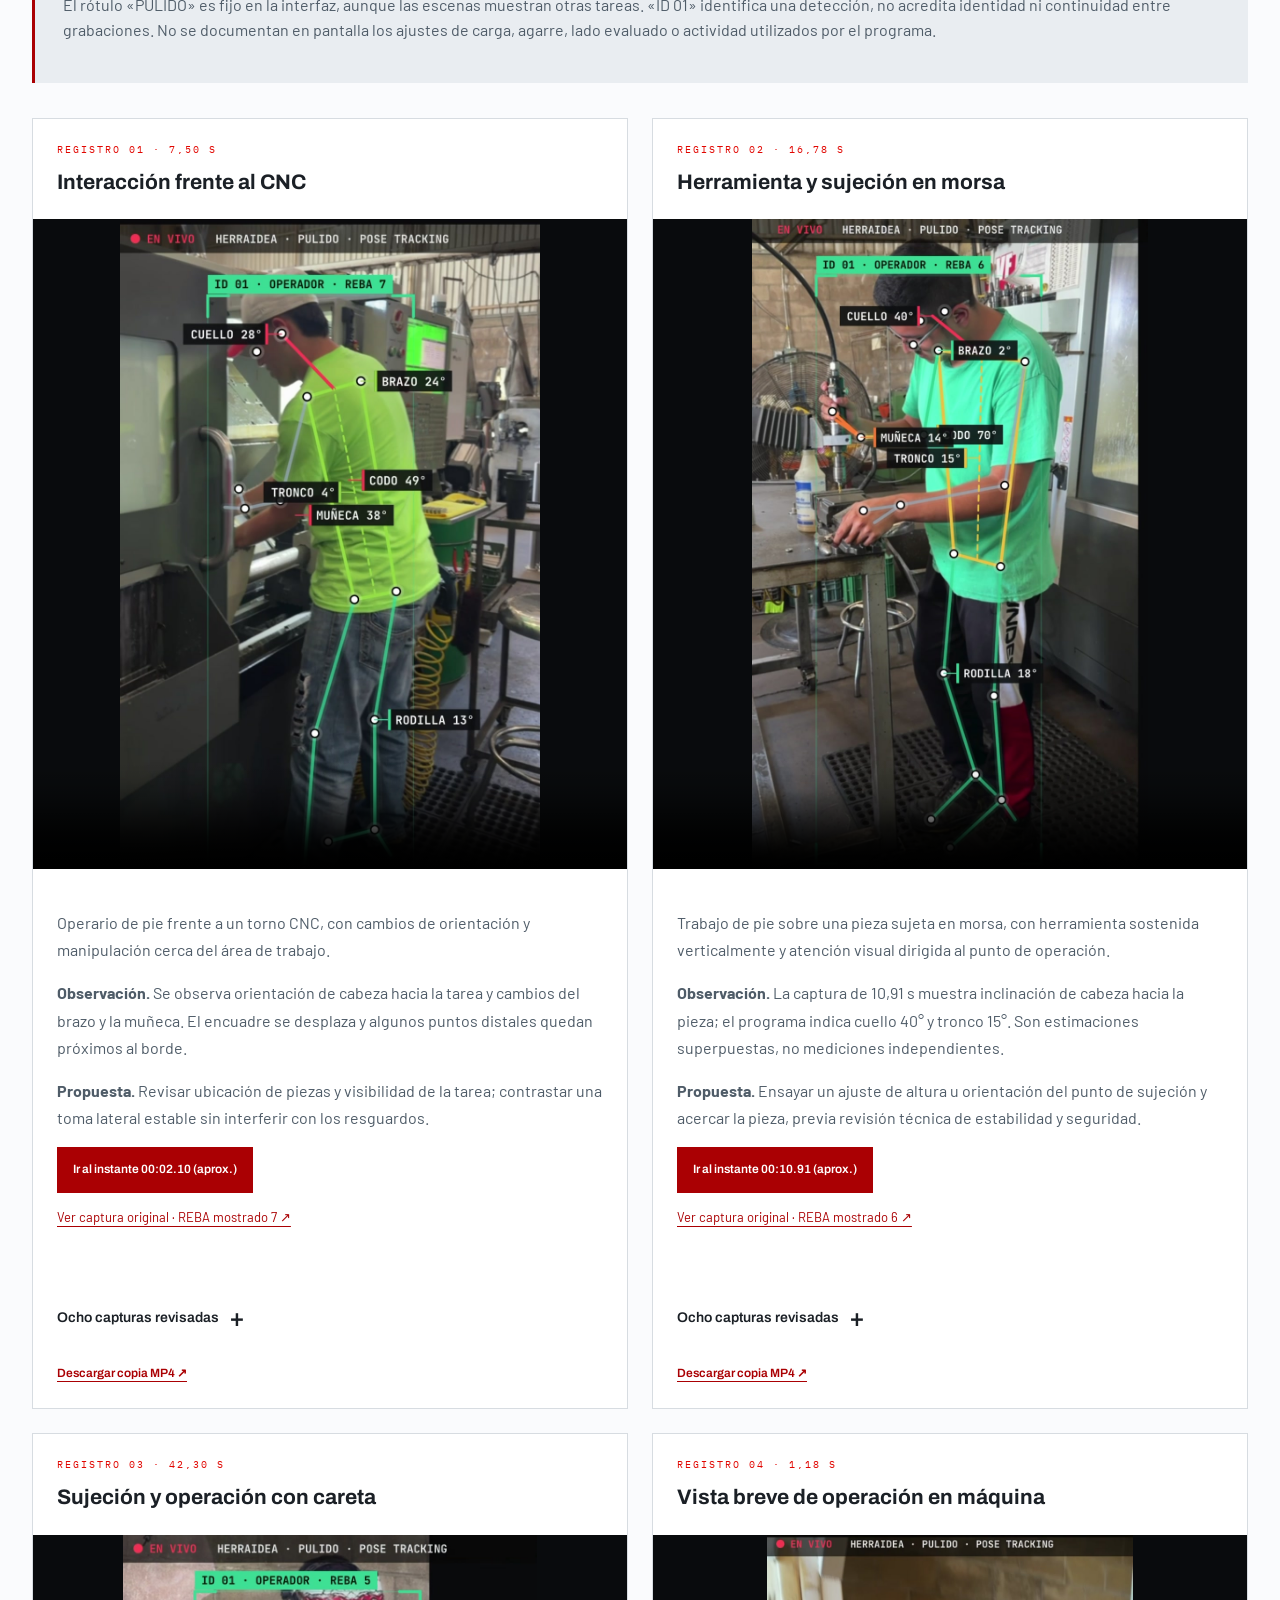
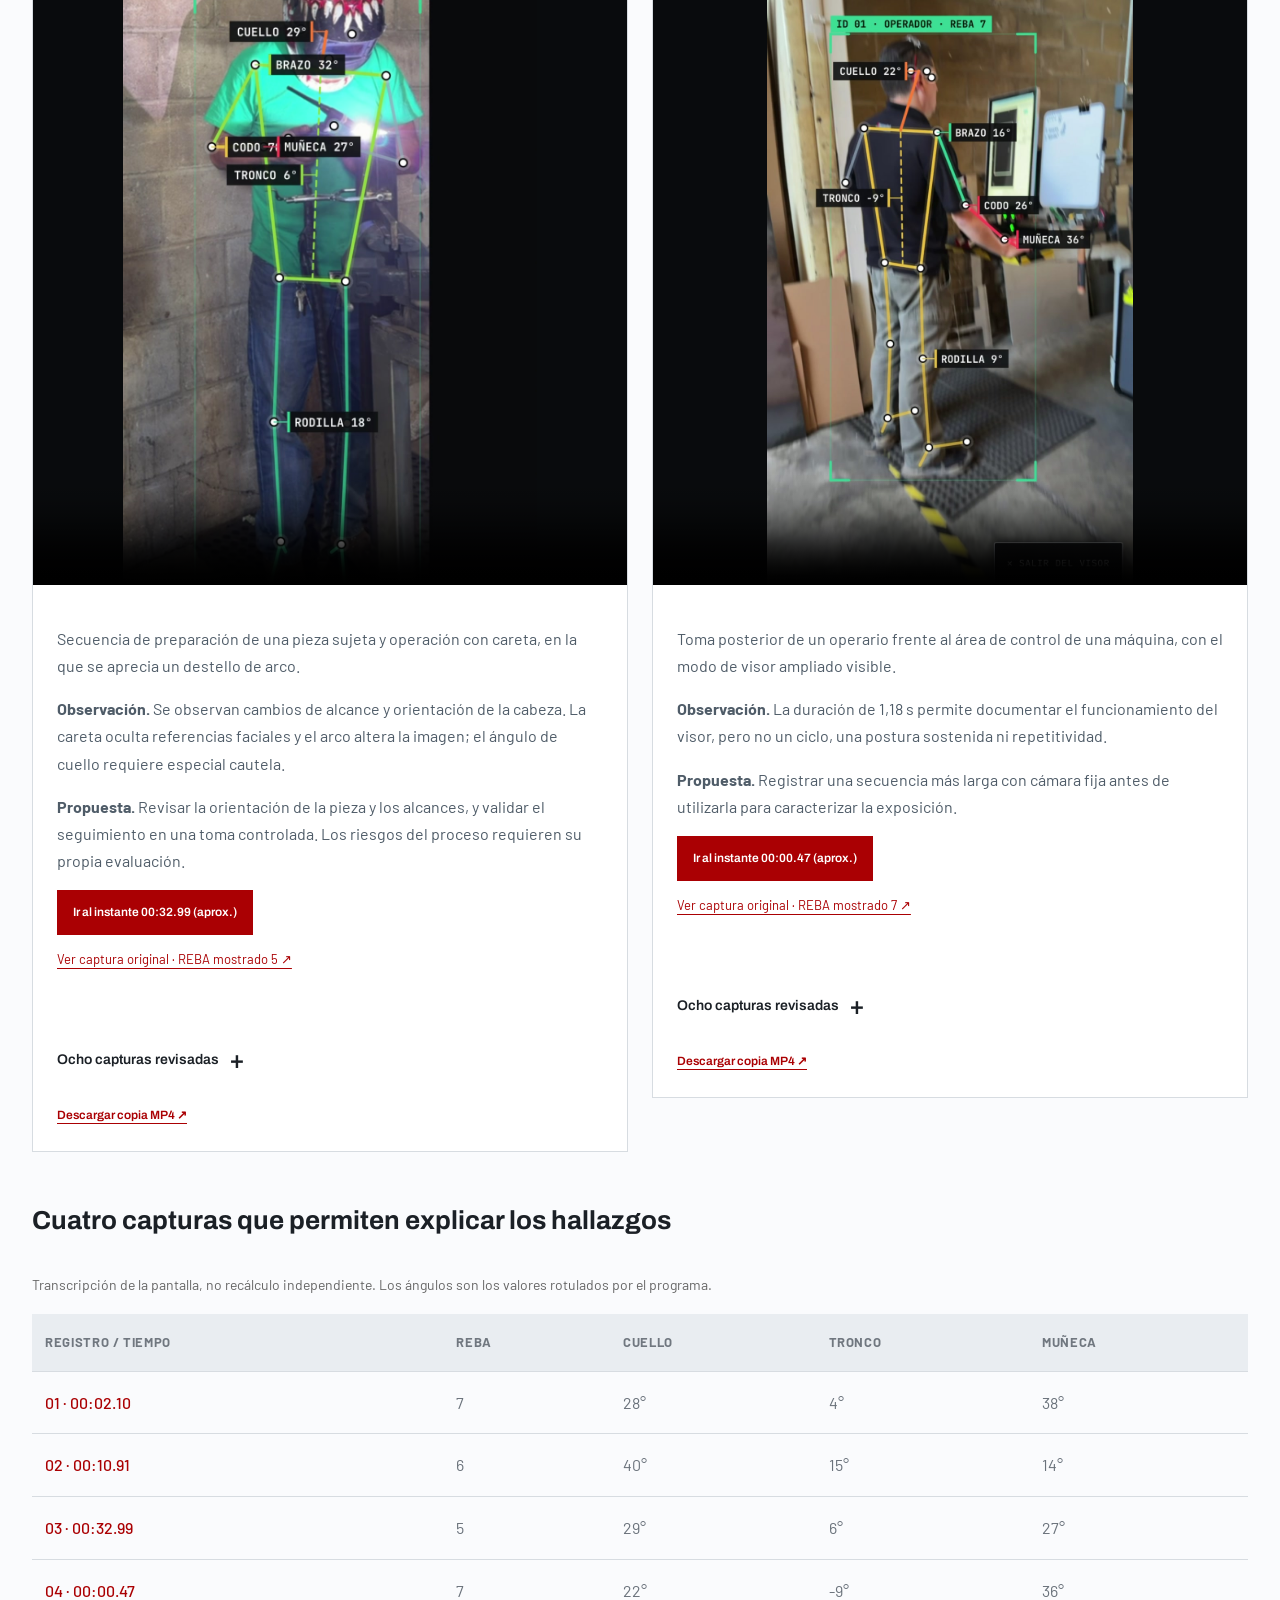
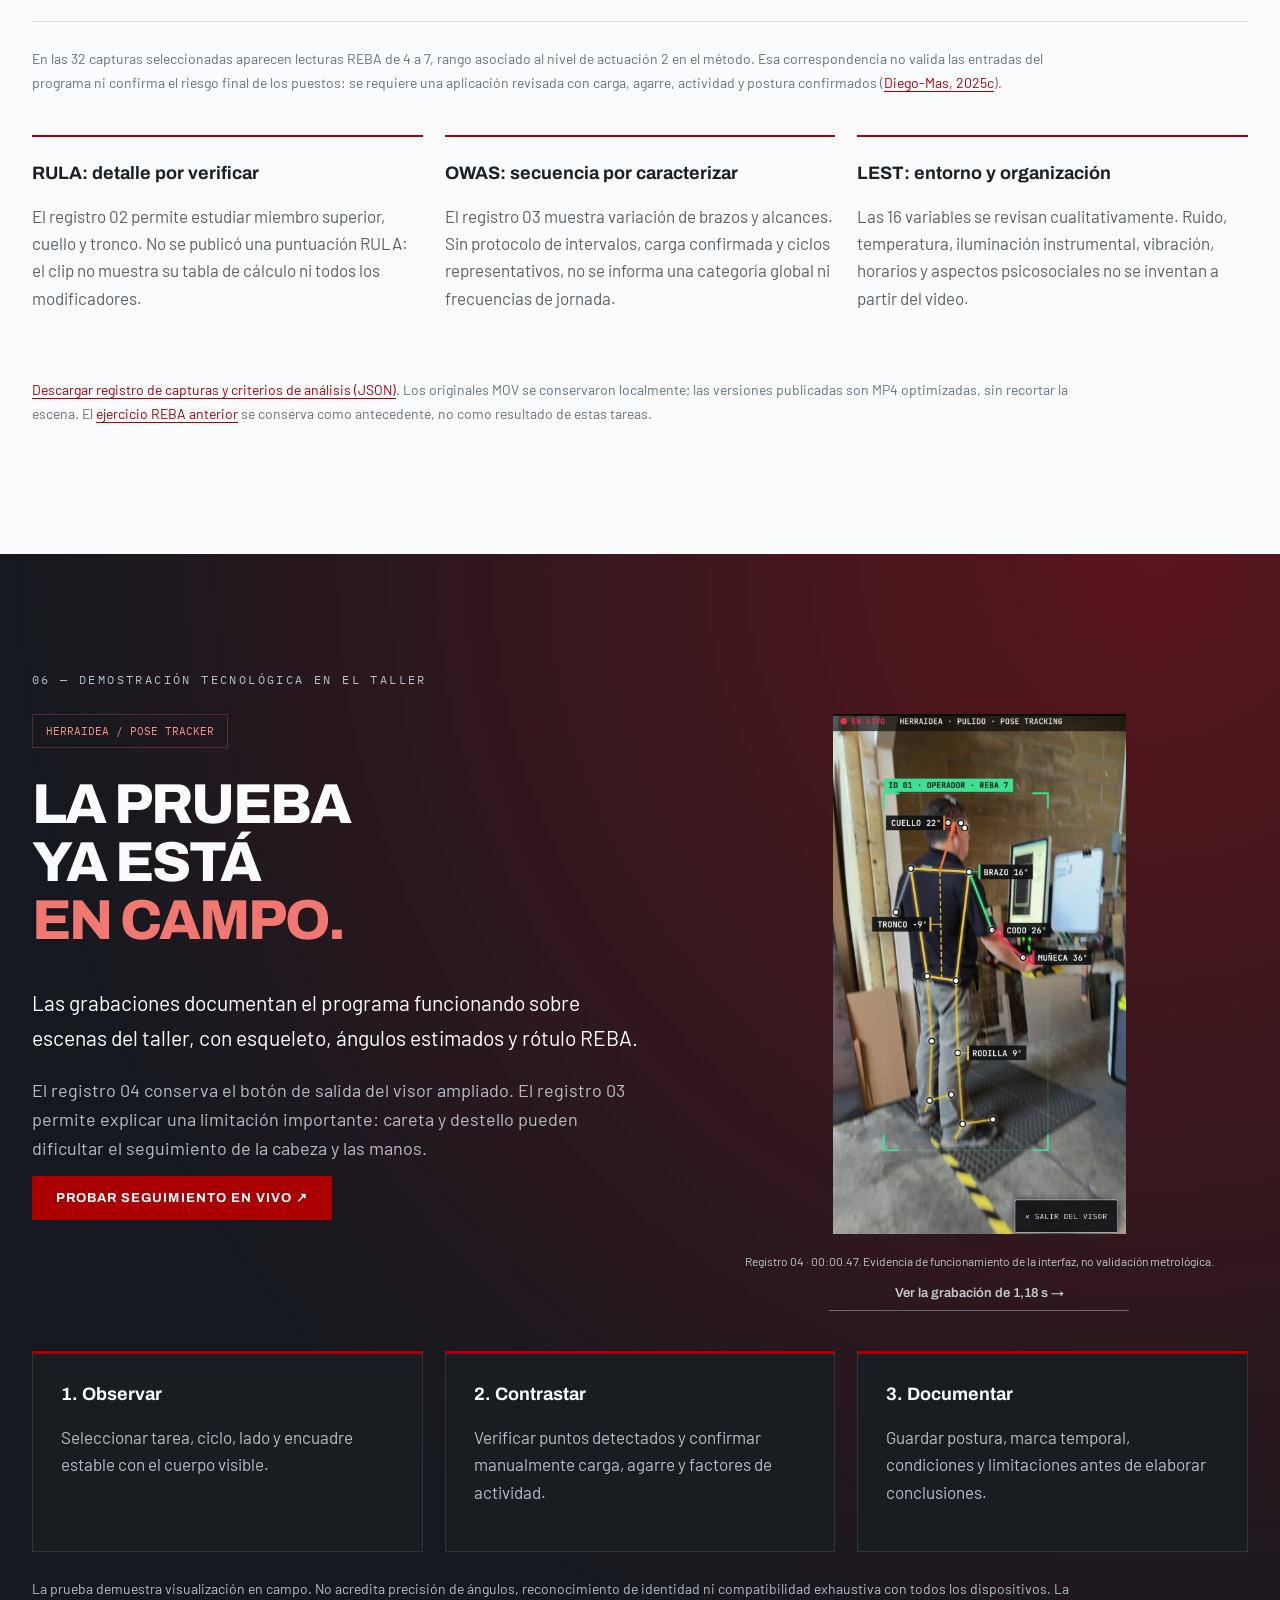
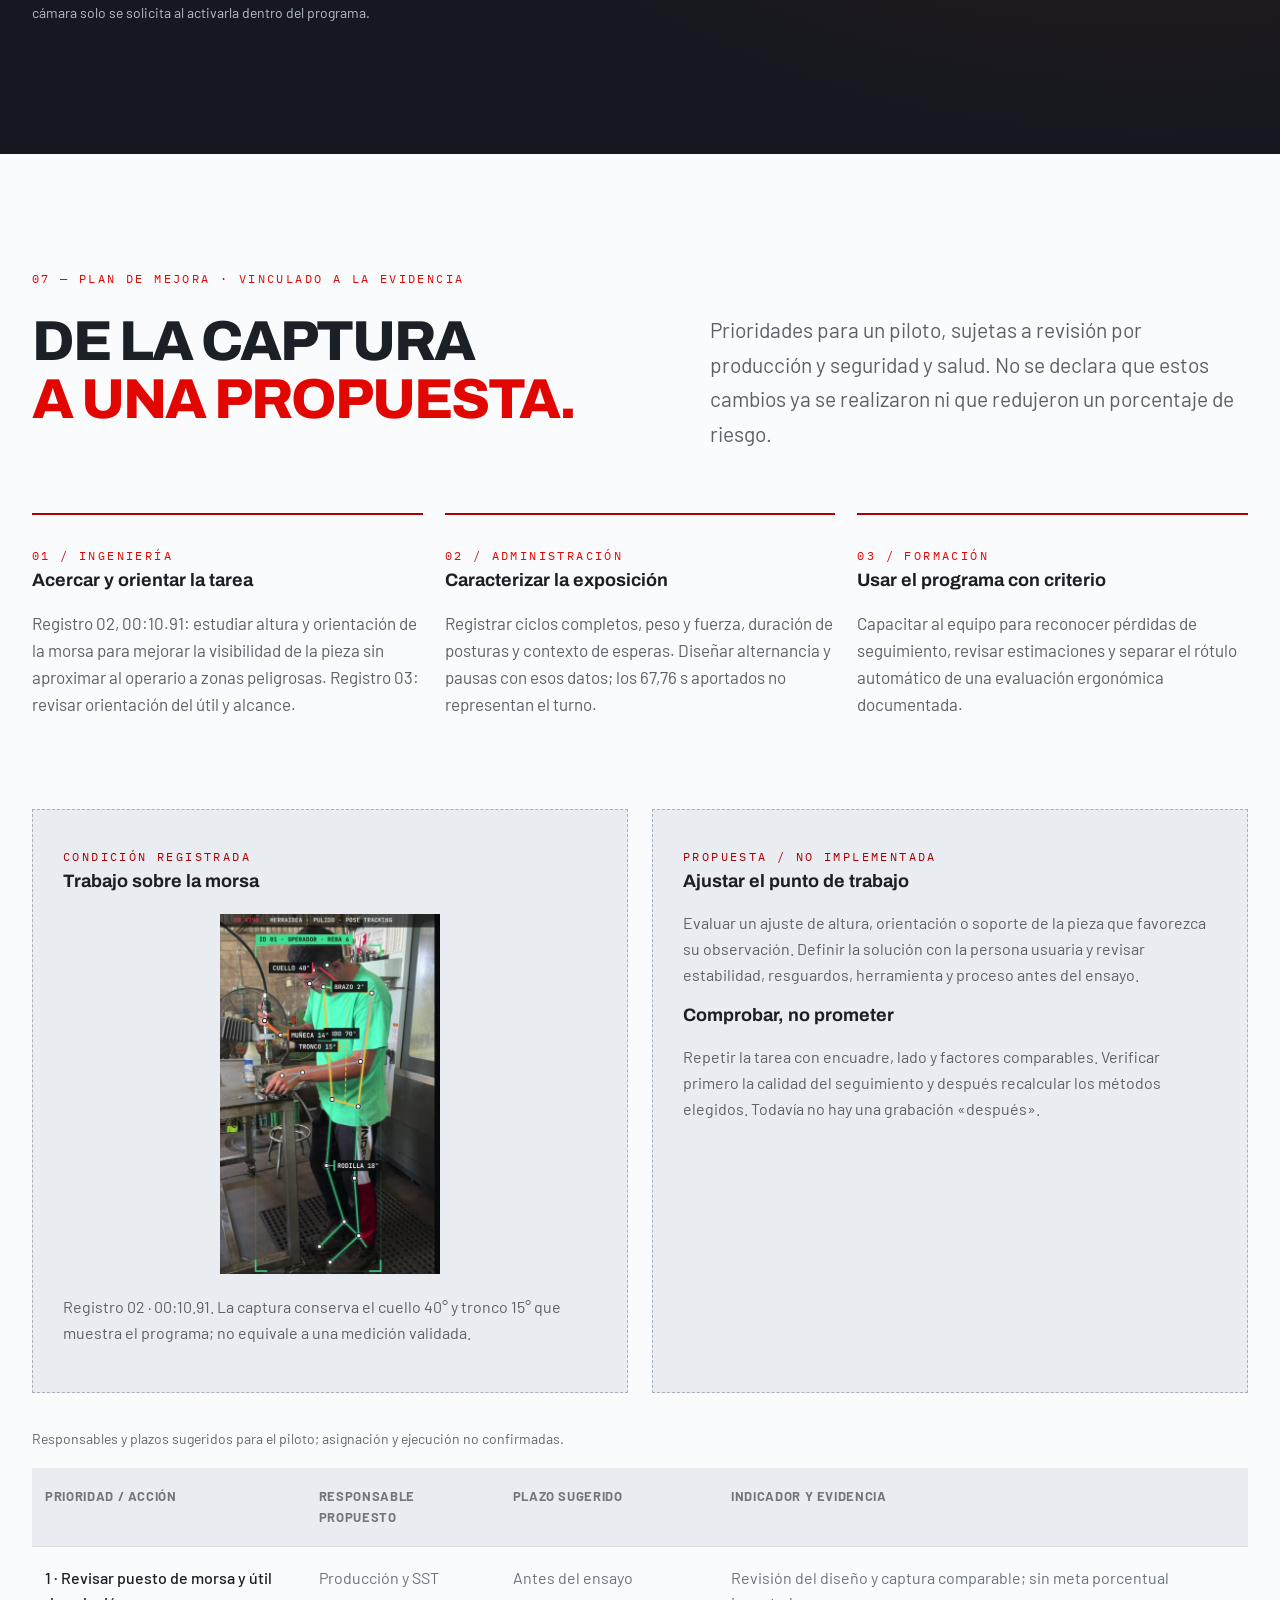
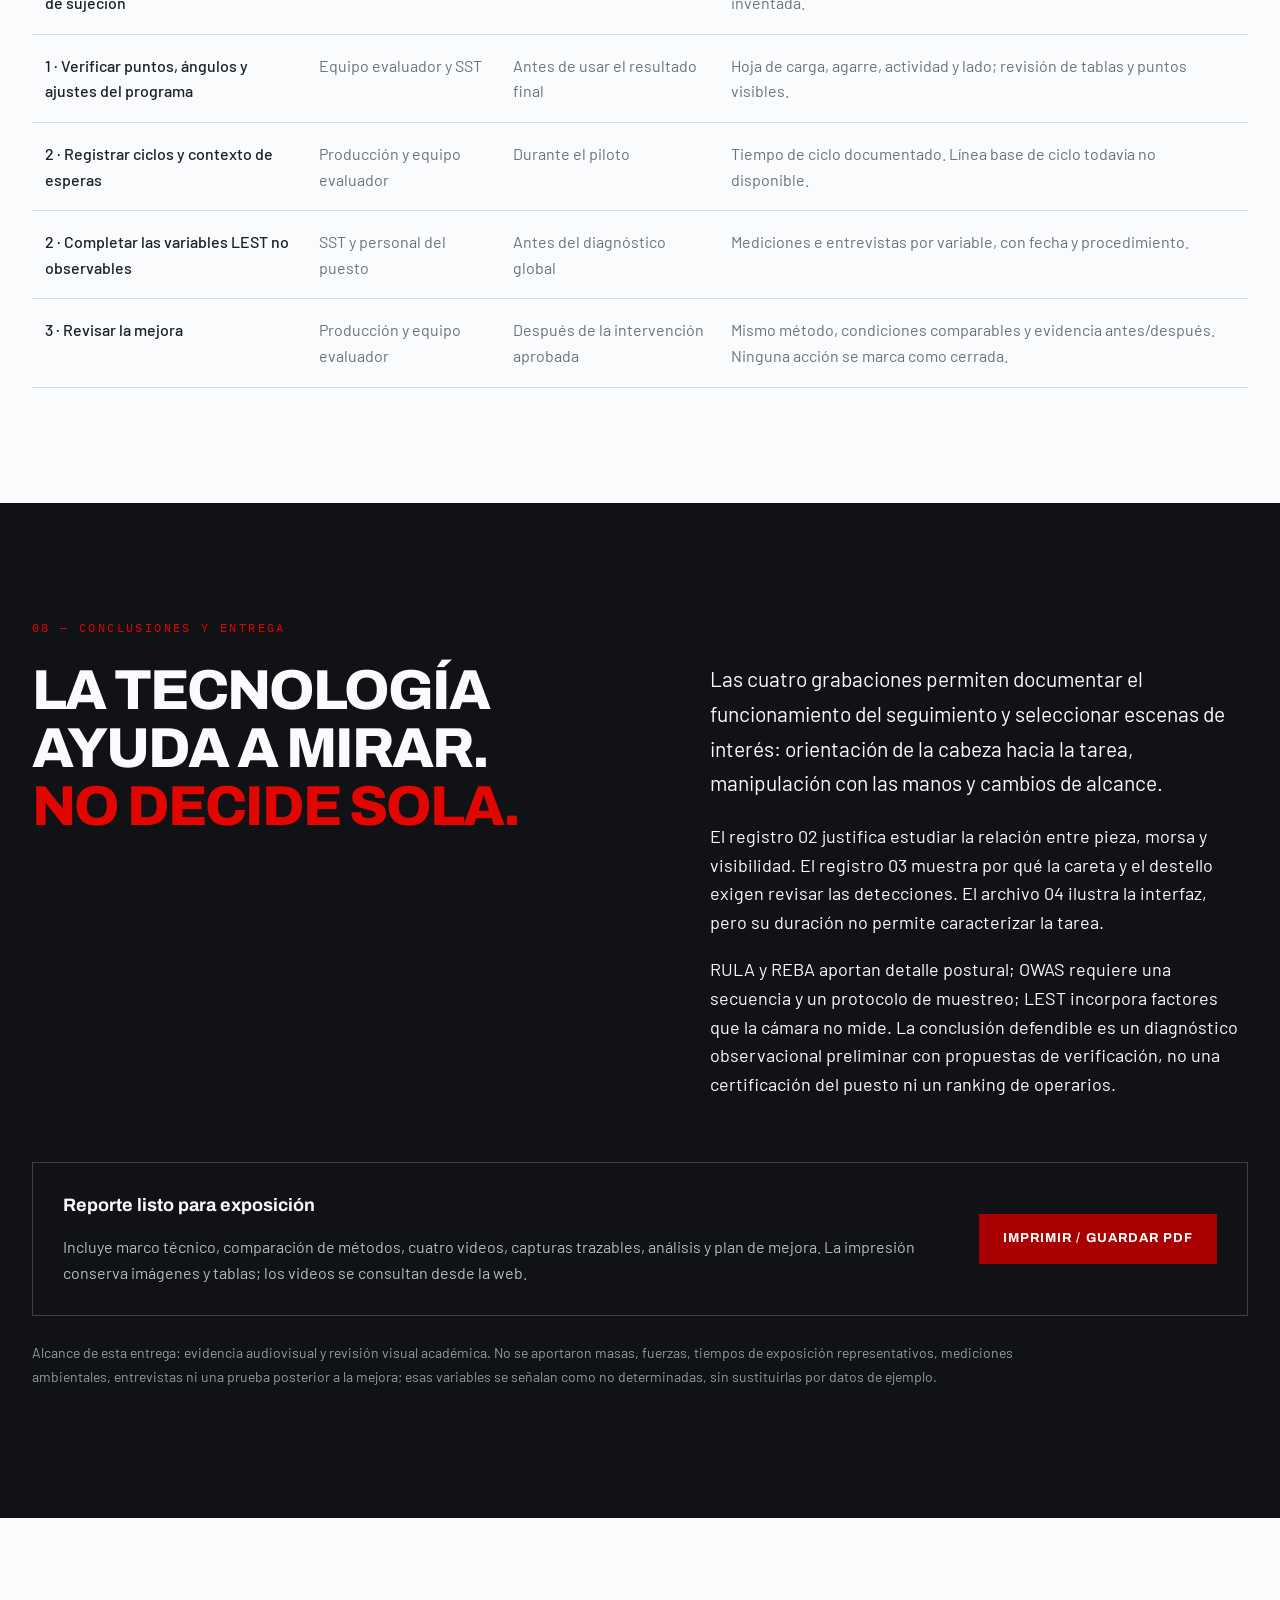
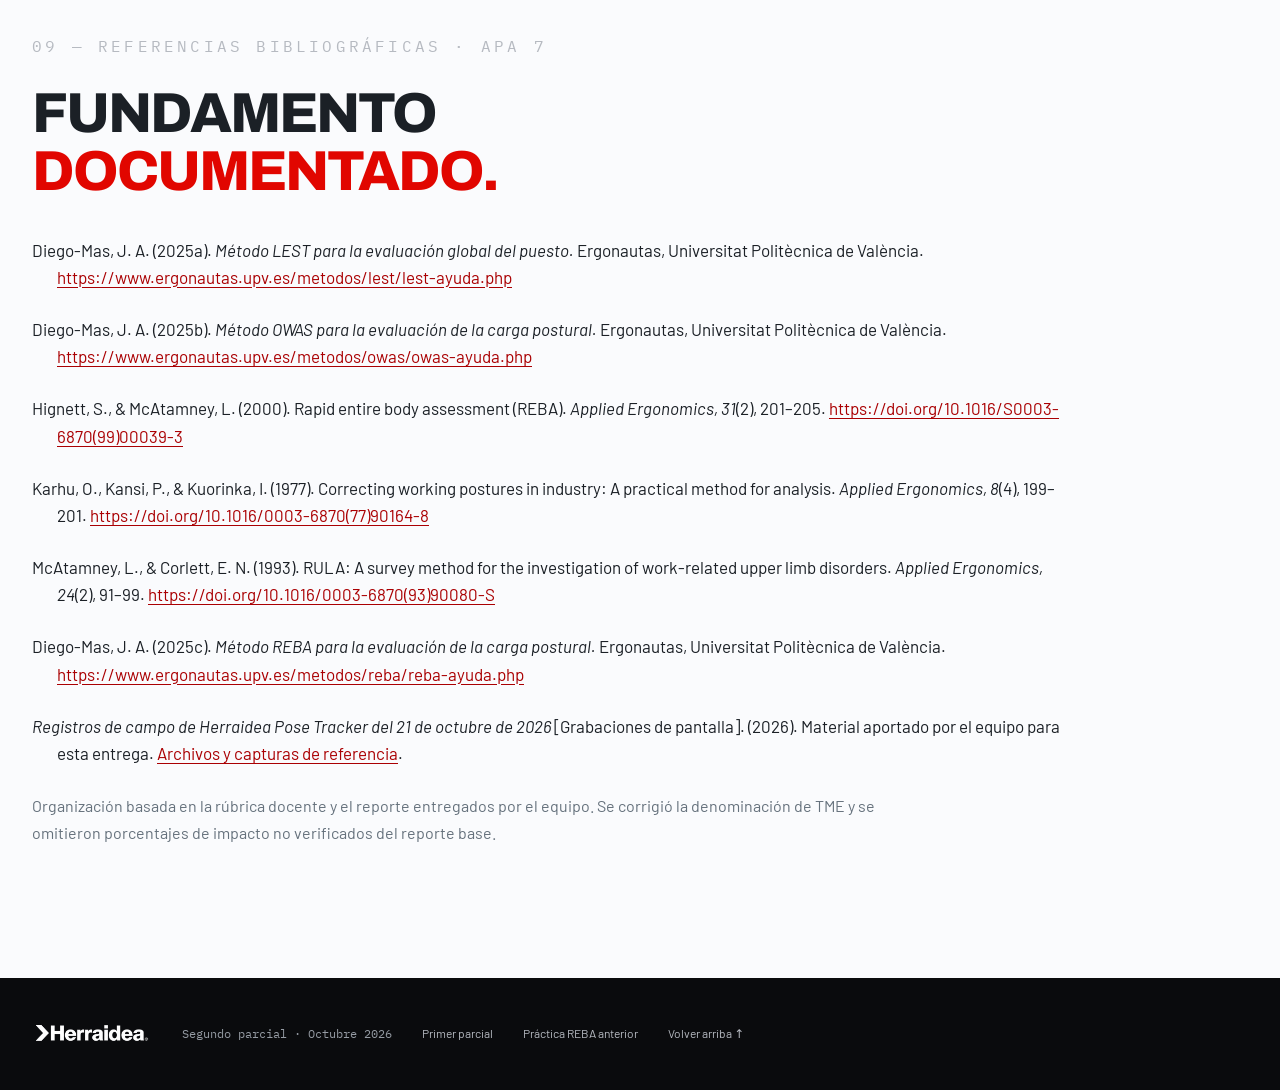
==== commit c03ef45e: "Completa presentación con cuatro videos de campo, capturas trazables y análisis crítico" ====
--- a/index.html
+++ b/index.html
@@ -12,29 +12,28 @@
 <header class="navigation"><a class="brand" href="#inicio"><img src="assets/logo-herraidea.png" alt="Herraidea"><span>ERGONOMÍA<br>SEGUNDO PARCIAL</span></a><nav aria-label="Secciones del reporte"><a href="#metodos">Métodos</a><a href="#comparativo">Comparativo</a><a href="#lest">LEST</a><a href="#evidencias">Evidencia</a><a href="#laboratorio">En vivo</a><a href="#mejoras">Mejoras</a></nav></header>
 <main>
 <section class="hero" id="inicio"><div class="hero-image" aria-hidden="true"></div><div class="container hero-content"><p class="eyebrow"><span></span>Investigación aplicada · Segundo parcial · Octubre 2026</p><h1>El trabajo,<br>bajo otra<br><em>perspectiva.</em></h1><p class="hero-title">Evaluación ergonómica en Herraidea</p><p class="hero-description">Métodos observacionales y análisis de las condiciones de trabajo para fundamentar propuestas de mejora.</p><div class="actions"><a class="button" href="#introduccion">Explorar el reporte ↗</a><a class="text-link" href="seguimiento/">Abrir seguimiento en vivo →</a></div><div class="hero-bottom"><span>Universidad La Salle Bajío</span><span>Ergonomía Ocupacional</span><span>Dra. Elsa Villagrán Escamilla</span></div></div></section>
-<div class="method-strip"><b>RULA</b><i>+</i><b>REBA</b><i>+</i><b>OWAS</b><i>+</i><b>LEST</b><small>CUATRO ENFOQUES · UN MISMO PUESTO</small></div>
-<section class="light" id="introduccion"><div class="container"><p class="eyebrow red reveal">01 — Introducción y marco teórico</p><div class="intro-grid"><h2 class="reveal">Comprender<br>antes de<br><em>intervenir.</em></h2><div class="reveal"><p class="lead">La ergonomía analiza la relación entre las personas, las tareas y las condiciones del puesto. La evaluación observacional permite identificar exigencias posturales y orientar el rediseño del trabajo.</p><p>Los trastornos musculoesqueléticos (TME) constituyen una preocupación para la salud ocupacional. RULA, REBA y OWAS abordan la carga postural desde perspectivas complementarias. LEST amplía el análisis hacia el entorno y la organización (McAtamney &amp; Corlett, 1993; Hignett &amp; McAtamney, 2000; Karhu et al., 1977).</p><p>La investigación se aplica al contexto del taller de Herraidea. Las nuevas grabaciones permitirán delimitar tareas, seleccionar posturas y justificar hallazgos. Los resultados de otros ejercicios no se trasladan automáticamente a esta evaluación.</p></div></div><div class="context-grid reveal"><article class="panel"><h3>Objetivo</h3><p>Describir y comparar los métodos y proponer su aplicación para fundamentar mejoras en la organización.</p></article><article class="panel"><h3>Alcance</h3><p>Trabajo académico con observación de campo, revisión humana y trazabilidad entre evidencia, diagnóstico y propuesta.</p></article><article class="panel"><h3>Estado actual</h3><p>Estructura y marco preparados. Nuevos videos, mediciones, autores del equipo y resultados de campo pendientes.</p></article></div></div></section>
+<div class="method-strip"><b>RULA</b><i>+</i><b>REBA</b><i>+</i><b>OWAS</b><i>+</i><b>LEST</b><small>CUATRO ENFOQUES · EL TRABAJO REAL</small></div>
+<section class="light" id="introduccion"><div class="container"><p class="eyebrow red reveal">01 — Introducción y marco teórico</p><div class="intro-grid"><h2 class="reveal">Comprender<br>antes de<br><em>intervenir.</em></h2><div class="reveal"><p class="lead">La ergonomía analiza la relación entre las personas, las tareas y las condiciones del puesto. La evaluación observacional permite identificar exigencias posturales y orientar el rediseño del trabajo.</p><p>Los trastornos musculoesqueléticos (TME) constituyen una preocupación para la salud ocupacional. RULA, REBA y OWAS abordan la carga postural desde perspectivas complementarias. LEST amplía el análisis hacia el entorno y la organización (McAtamney &amp; Corlett, 1993; Hignett &amp; McAtamney, 2000; Karhu et al., 1977).</p><p>La investigación se aplica al contexto del taller de Herraidea. Se revisaron cuatro grabaciones de pantalla del programa tomadas en Herraidea el 21 de octubre de 2026. Se seleccionaron ocho capturas por archivo para describir escenas y transcribir lecturas visibles. Los resultados del ejercicio previo de pulido no se trasladan a estas nuevas tareas.</p></div></div><div class="context-grid reveal"><article class="panel"><h3>Objetivo</h3><p>Describir y comparar los métodos y proponer su aplicación para fundamentar mejoras en la organización.</p></article><article class="panel"><h3>Alcance</h3><p>Trabajo académico con observación de campo, revisión humana y trazabilidad entre evidencia, diagnóstico y propuesta.</p></article><article class="panel"><h3>Estado actual</h3><p>Cuatro registros publicados y análisis visual documentado. Se presentan lecturas automáticas REBA con limitaciones; no se atribuyen mediciones instrumentales ni mejoras ya ejecutadas.</p></article></div></div></section>
 <section id="metodos"><div class="container"><p class="eyebrow red reveal">02 — Desarrollo técnico · 35 puntos de la rúbrica</p><div class="intro-grid"><h2 class="reveal">Distintas preguntas.<br><em>Distintos métodos.</em></h2><p class="lead reveal">La selección depende de la tarea y del factor que se quiere estudiar. Las escalas no son equivalentes ni deben sumarse entre métodos.</p></div>
 <div class="method-tabs" role="tablist" aria-label="Métodos de evaluación"><button role="tab" id="tab-rula" aria-selected="true" aria-controls="panel-rula">01 <strong>RULA</strong></button><button role="tab" id="tab-reba" aria-selected="false" aria-controls="panel-reba" tabindex="-1">02 <strong>REBA</strong></button><button role="tab" id="tab-owas" aria-selected="false" aria-controls="panel-owas" tabindex="-1">03 <strong>OWAS</strong></button><button role="tab" id="tab-lest" aria-selected="false" aria-controls="panel-lest" tabindex="-1">04 <strong>LEST</strong></button></div>
-<article class="method-panel" role="tabpanel" id="panel-rula" aria-labelledby="tab-rula"><div><p class="eyebrow">Rapid Upper Limb Assessment</p><h3>Detalle del<br>miembro superior.</h3><p>RULA examina una postura seleccionada. El grupo A comprende brazo, antebrazo y muñeca; el grupo B, cuello, tronco y piernas. Incorpora actividad muscular y carga (McAtamney &amp; Corlett, 1993).</p><a class="text-link" href="#ref-rula">Consultar referencia ↗</a></div><figure class="concept-figure method-illustration"><img src="assets/explicaciones/rula-herraidea-v1.png" alt="Ilustración generada: operario ensamblando una bisagra, con referencias visuales de brazo, antebrazo y muñeca." width="1254" height="1254" loading="lazy" decoding="async"><figcaption>RULA · Observar el miembro superior en una postura seleccionada.<span>Ilustración explicativa generada con IA · No es evidencia de campo.</span></figcaption></figure><dl><dt>Aplicación propuesta</dt><dd>Trabajo manual fino o ensamble, según las nuevas grabaciones.</dd><dt>Procedimiento</dt><dd>Postura y lado → ángulos → tablas por grupo → actividad y fuerza → resultado.</dd><dt>Escala</dt><dd>1–7, con cuatro niveles de actuación.</dd><dt>Límite</dt><dd>Una postura no representa por sí sola toda la exposición de la jornada.</dd></dl></article>
-<article class="method-panel" role="tabpanel" id="panel-reba" aria-labelledby="tab-reba"><div><p class="eyebrow">Rapid Entire Body Assessment</p><h3>El cuerpo<br>como conjunto.</h3><p>REBA combina tronco, cuello y piernas —grupo A— con brazo, antebrazo y muñeca —grupo B—. Considera carga, agarre y actividad para la postura y el lado evaluados (Hignett &amp; McAtamney, 2000).</p><a class="text-link" href="#ref-reba">Consultar referencia ↗</a></div><figure class="concept-figure method-illustration"><img src="assets/explicaciones/reba-herraidea-v1.png" alt="Ilustración generada: operario de pie ante una pulidora verde, con referencias de los segmentos corporales." width="1254" height="1254" loading="lazy" decoding="async"><figcaption>REBA · Revisar el cuerpo entero y confirmar carga, agarre y actividad.<span>Ilustración explicativa generada con IA · No es evidencia de campo.</span></figcaption></figure><dl><dt>Aplicación propuesta</dt><dd>Operaciones de pie o manipulación de piezas, según la evidencia.</dd><dt>Procedimiento</dt><dd>Segmentos → tablas A y B → carga y agarre → tabla C → actividad.</dd><dt>Escala</dt><dd>1–15; niveles de actuación del 0 al 4.</dd><dt>Límite</dt><dd>La imagen no determina por sí sola fuerza, calidad del agarre ni tiempo de exposición.</dd></dl></article>
-<article class="method-panel method-panel-wide" role="tabpanel" id="panel-owas" aria-labelledby="tab-owas"><div><p class="eyebrow">Ovako Working Posture Analysing System</p><h3>La postura<br>durante el ciclo.</h3><p>OWAS codifica espalda, brazos, piernas y carga en observaciones a intervalos definidos. Examina la distribución de posturas durante la secuencia (Karhu et al., 1977).</p><a class="text-link" href="#ref-owas">Consultar referencia ↗</a></div><figure class="concept-figure method-illustration"><img src="assets/explicaciones/owas-herraidea-v1.png" alt="Ilustración generada: tres momentos de una secuencia de manipulación de piezas en el puesto de pulido." width="2172" height="724" loading="lazy" decoding="async"><figcaption>OWAS · Muestrear el ciclo; estas tres escenas no sustituyen las frecuencias observadas.<span>Ilustración explicativa generada con IA · No es evidencia de campo.</span></figcaption></figure><dl><dt>Aplicación propuesta</dt><dd>Secuencias con cambios posturales o desplazamientos.</dd><dt>Procedimiento</dt><dd>Muestreo → códigos → frecuencias → categorías críticas.</dd><dt>Clasificación</dt><dd>4 × 3 × 7 × 3 = 252 combinaciones de postura y carga. Cuatro categorías de acción.</dd><dt>Límite</dt><dd>Menor detalle de cuello y muñeca que los métodos angulares.</dd></dl></article>
-<article class="method-panel method-panel-wide" role="tabpanel" id="panel-lest" aria-labelledby="tab-lest"><div><p class="eyebrow">Evaluación global del puesto</p><h3>Más allá<br>de la postura.</h3><p>LEST amplía la revisión hacia factores físicos, mentales, psicosociales y temporales. La organización de esta entrega sigue las cinco dimensiones y las 16 variables de la rúbrica.</p><a class="text-link" href="#lest">Explorar las variables ↓</a></div><figure class="concept-figure method-illustration"><img src="assets/explicaciones/lest-herraidea-v1.png" alt="Ilustración generada: estación industrial con operarios e iconos del entorno y el tiempo de trabajo." width="1510" height="1041" loading="lazy" decoding="async"><figcaption>LEST · El entorno, la carga y la organización también cuentan; los iconos no son mediciones.<span>Ilustración explicativa generada con IA · No es evidencia de campo.</span></figcaption></figure><dl><dt>Aplicación propuesta</dt><dd>Diagnóstico complementario del entorno y la organización del puesto.</dd><dt>Procedimiento</dt><dd>Observación, mediciones y entrevista → perfil por variable → prioridades.</dd><dt>Resultado</dt><dd>Valoración por factor, no una puntuación equivalente a REBA.</dd><dt>Límite</dt><dd>Requiere información no deducible de una grabación (Diego-Mas, 2025a).</dd></dl></article></div></section>
-<section class="light" id="comparativo"><div class="container"><p class="eyebrow red reveal">03 — Análisis comparativo · 20 puntos</p><h2 class="reveal">Elegir con<br><em>criterio.</em></h2><div class="table-wrap reveal" tabindex="0" role="region" aria-label="Cuadro comparativo desplazable"><table><caption>Diferencias, ventajas y campo de aplicación</caption><thead><tr><th>Criterio</th><th>RULA</th><th>REBA</th><th>OWAS</th><th>LEST</th></tr></thead><tbody><tr><th scope="row">Enfoque</th><td>Postura individual, énfasis superior.</td><td>Cuerpo entero en una postura.</td><td>Posturas durante una secuencia.</td><td>Condiciones globales del puesto.</td></tr><tr><th scope="row">Datos</th><td>Ángulos, fuerza y actividad.</td><td>Ángulos, carga, agarre y actividad.</td><td>Códigos, carga y frecuencias.</td><td>Mediciones, observación y entrevista.</td></tr><tr><th scope="row">Ventaja</th><td>Detalle del miembro superior.</td><td>Incluye piernas y agarre.</td><td>Caracteriza la secuencia observada.</td><td>Incluye entorno y organización.</td></tr><tr><th scope="row">Límite</th><td>Postura no equivalente a jornada completa.</td><td>Exige verificar factores no visibles.</td><td>Menor detalle articular.</td><td>Requiere datos complementarios.</td></tr><tr><th scope="row">Aplicación posible</th><td>Ensamble o trabajo fino.</td><td>Pulido o manipulación de pie.</td><td>Tareas con alternancia postural.</td><td>Perfil integral de la estación.</td></tr><tr><th scope="row">Salida</th><td>1–7.</td><td>1–15.</td><td>Categorías 1–4.</td><td>Perfil por variable.</td></tr></tbody></table></div><p class="note">Síntesis de McAtamney y Corlett (1993), Hignett y McAtamney (2000), Karhu et al. (1977) y Diego-Mas (2025a, 2025b). Las aplicaciones a Herraidea son propuestas por verificar.</p></div></section>
-<section id="lest"><div class="container"><p class="eyebrow red reveal">04 — Evaluación global</p><div class="intro-grid"><h2 class="reveal">Cinco dimensiones.<br><em>Dieciséis variables.</em></h2><p class="lead reveal">Esquema según la rúbrica docente. Cada registro deberá incluir fuente, fecha y condiciones. No hay puntuaciones de campo todavía.</p></div><div class="lest-blocks">
-<details open><summary><span>01</span><h3>Entorno físico</h3><small>4 variables</small></summary><div class="variable-grid"><article><b>01 · Ambiente térmico</b><p>Temperatura y condiciones de exposición; medición instrumental.</p></article><article><b>02 · Ruido</b><p>Nivel sonoro, exposición y equipo de medición.</p></article><article><b>03 · Iluminación</b><p>Iluminancia de la tarea, contrastes y deslumbramientos.</p></article><article><b>04 · Vibraciones</b><p>Fuente, contacto y duración; medición cuando corresponda.</p></article></div></details>
-<details><summary><span>02</span><h3>Carga física</h3><small>2 variables</small></summary><div class="variable-grid"><article><b>05 · Carga estática</b><p>Posturas sostenidas, duración y segmentos implicados.</p></article><article><b>06 · Carga dinámica</b><p>Movimientos, desplazamientos, peso y frecuencia de manipulación.</p></article></div></details>
-<details><summary><span>03</span><h3>Carga mental</h3><small>4 variables</small></summary><div class="variable-grid"><article><b>07 · Apremio de tiempo</b><p>Ritmo impuesto, plazos y margen de regulación.</p></article><article><b>08 · Complejidad y rapidez</b><p>Decisiones, operaciones y velocidad requerida.</p></article><article><b>09 · Atención</b><p>Vigilancia, precisión y consecuencias del error.</p></article><article><b>10 · Minuciosidad</b><p>Detalle visual o manual exigido por las piezas.</p></article></div></details>
-<details><summary><span>04</span><h3>Aspectos psicosociales</h3><small>4 variables</small></summary><div class="variable-grid"><article><b>11 · Iniciativa</b><p>Autonomía para organizar el trabajo y resolver incidencias.</p></article><article><b>12 · Estatus social</b><p>Reconocimiento y cualificación percibida; entrevista.</p></article><article><b>13 · Comunicaciones</b><p>Posibilidades y restricciones de comunicación laboral.</p></article><article><b>14 · Cooperación</b><p>Coordinación y apoyo requeridos entre puestos.</p></article></div></details>
-<details><summary><span>05</span><h3>Tiempo de trabajo</h3><small>2 variables</small></summary><div class="variable-grid"><article><b>15 · Horario de trabajo</b><p>Jornada, turnos y variaciones de horario.</p></article><article><b>16 · Organización del tiempo</b><p>Pausas, alternancia y distribución temporal.</p></article></div></details></div><p class="note">La nomenclatura reproduce la rúbrica de la asignatura. Ergonautas presenta una adaptación de 14 variables del método original de 16 (Diego-Mas, 2025a). Se documentará la versión antes de puntuar; este listado no es una calculadora LEST.</p></div></section>
-<section class="light" id="evidencias"><div class="container"><p class="eyebrow red reveal">05 — Aplicación en Herraidea</p><div class="intro-grid"><h2 class="reveal">La evidencia<br><em>va primero.</em></h2><p class="lead reveal">Espacios listos para las nuevas grabaciones de los operarios. La vista local permite probar un archivo sin publicarlo ni guardarlo.</p></div><div class="evidence-grid">
-<article class="video-card" data-video-slot><div class="video-placeholder"><span>VIDEO 01 · RULA</span><strong>Detalle de la tarea</strong><i aria-hidden="true">▷</i><small>Video pendiente</small></div><div class="video-meta"><h3>Miembros superiores</h3><p>Tarea, postura, lado y marca temporal por registrar.</p><label class="file-button">Previsualizar video local<input type="file" accept="video/*" data-preview-input></label><p class="preview-status" aria-live="polite">Solo este dispositivo. No se publica.</p></div></article>
-<article class="video-card" data-video-slot><div class="video-placeholder"><span>VIDEO 02 · REBA</span><strong>Postura de cuerpo entero</strong><i aria-hidden="true">▷</i><small>Video pendiente</small></div><div class="video-meta"><h3>Trabajo de pie</h3><p>Ángulos, carga, agarre y actividad por documentar.</p><label class="file-button">Previsualizar video local<input type="file" accept="video/*" data-preview-input></label><p class="preview-status" aria-live="polite">Solo este dispositivo. No se publica.</p></div></article>
-<article class="video-card" data-video-slot><div class="video-placeholder"><span>VIDEO 03 · OWAS</span><strong>Secuencia de trabajo</strong><i aria-hidden="true">▷</i><small>Video pendiente</small></div><div class="video-meta"><h3>Ciclo y muestreo</h3><p>Intervalos, códigos y frecuencias por registrar.</p><label class="file-button">Previsualizar video local<input type="file" accept="video/*" data-preview-input></label><p class="preview-status" aria-live="polite">Solo este dispositivo. No se publica.</p></div></article></div>
-<div class="table-wrap" tabindex="0" role="region" aria-label="Resultados pendientes"><table><caption>Registro de los nuevos videos y mediciones</caption><thead><tr><th>Método</th><th>Evidencia</th><th>Resultado</th><th>Revisión humana</th></tr></thead><tbody><tr><th scope="row">RULA</th><td>Pendiente de video</td><td>Sin calcular</td><td>Pendiente</td></tr><tr><th scope="row">REBA</th><td>Pendiente de video</td><td>Sin calcular</td><td>Pendiente</td></tr><tr><th scope="row">OWAS</th><td>Pendiente de muestreo</td><td>Sin clasificar</td><td>Pendiente</td></tr><tr><th scope="row">LEST</th><td>Pendiente de medición y entrevista</td><td>Sin puntuar</td><td>Pendiente</td></tr></tbody></table></div><p class="note">El ejercicio anterior se conserva como <a href="https://reba-herraidea.vercel.app/">antecedente REBA</a>, sin reutilizar su puntuación para los nuevos videos.</p></div></section>
-<section class="lab" id="laboratorio"><div class="container"><p class="eyebrow reveal">06 — Demostración tecnológica</p><div class="intro-grid"><div class="reveal"><span class="badge">HERRAIDEA / POSE TRACKER</span><h2>Del video<br>al seguimiento<br><em>en vivo.</em></h2><p class="lead">Programa desarrollado con Claude, integrado con la identidad visual de la presentación.</p><p>La cámara se solicita dentro del programa, solo cuando se activa. Los ángulos estimados y las puntuaciones requieren revisión humana.</p><a class="button" href="seguimiento/">Abrir programa ↗</a></div><article class="demo-card" data-video-slot><div class="video-placeholder"><span>VIDEO 04 · DEMOSTRACIÓN</span><strong>Presentación del programa</strong><i aria-hidden="true">▷</i><small>Video por integrar</small></div><div class="video-meta"><p>Espacio para explicar el funcionamiento, las mediciones y las limitaciones en la prueba de Herraidea.</p><label class="file-button">Previsualizar demostración<input type="file" accept="video/*" data-preview-input></label><p class="preview-status" aria-live="polite">Solo vista local. No se publica.</p></div></article></div><p class="note">Validación en dispositivos pendiente: teléfono, iPad y Mac. La integración visual no certifica la exactitud de las mediciones ni convierte el programa en una evaluación profesional validada.</p></div></section>
-<section class="light" id="mejoras"><div class="container"><p class="eyebrow red reveal">07 — Plan de mejora · 25 puntos</p><div class="intro-grid"><h2 class="reveal">Del hallazgo<br><em>a la acción.</em></h2><p class="lead reveal">Líneas propuestas, no intervenciones ya realizadas. Se seleccionarán y priorizarán con los resultados de campo.</p></div><div class="context-grid"><article class="panel"><span class="eyebrow red">01 / Ingeniería</span><h3>Modificar el puesto</h3><p>Revisar altura, distribución, alcances y ayudas de manipulación, sin introducir riesgos de atrapamiento en las máquinas.</p></article><article class="panel"><span class="eyebrow red">02 / Administración</span><h3>Ajustar la tarea</h3><p>Considerar alternancia, abastecimiento y pausas según la exposición registrada.</p></article><article class="panel"><span class="eyebrow red">03 / Formación</span><h3>Incorporar al equipo</h3><p>Capacitar en el procedimiento e incluir las observaciones de los operarios en el rediseño.</p></article></div><div class="before-after"><article><span class="eyebrow">ANTES</span><h3>Condición inicial</h3><p>Fotografía o captura y línea base pendientes.</p></article><article><span class="eyebrow">DESPUÉS / PROPUESTA</span><h3>Rediseño del puesto</h3><p>Visualización y reevaluación pendientes.</p></article></div><div class="table-wrap" tabindex="0" role="region" aria-label="Indicadores de mejora"><table><caption>Indicadores previstos, sin porcentajes ni resultados inventados</caption><thead><tr><th>Indicador</th><th>Cómo se comprobará</th><th>Línea base / seguimiento</th></tr></thead><tbody><tr><th scope="row">Carga postural</th><td>Mismo método y condiciones comparables.</td><td>Pendiente / pendiente</td></tr><tr><th scope="row">Exposición</th><td>Duración de las posturas seleccionadas.</td><td>Pendiente / pendiente</td></tr><tr><th scope="row">Tiempo de ciclo</th><td>Duración y contexto; no equiparar pausas con improductividad.</td><td>Pendiente / pendiente</td></tr><tr><th scope="row">Acciones cerradas</th><td>Hallazgo, responsable, plazo y evidencia.</td><td>Pendiente / pendiente</td></tr></tbody></table></div></div></section>
-<section id="cierre"><div class="container"><p class="eyebrow red reveal">08 — Conclusiones y entrega</p><div class="intro-grid"><h2 class="reveal">Un diagnóstico<br><em>con evidencia.</em></h2><div class="reveal"><p class="lead">Los métodos permiten observar aspectos diferentes de la tarea. Su utilidad depende de una aplicación documentada y de la conexión entre los hallazgos y las propuestas.</p><p>La conclusión aplicada a Herraidea se completará después del análisis de los nuevos videos y los registros complementarios. Todavía no se asigna un nivel de riesgo a esta nueva evaluación.</p></div></div><div class="delivery"><div><h3>Preparación del entregable</h3><p>La rúbrica solicita PDF o soporte de exposición según indicación docente. La impresión ofrece una versión sin navegación; las capturas relevantes deberán acompañar los videos en la entrega final.</p></div><button class="button" type="button" id="print-report">Imprimir / guardar PDF</button></div><p class="note">Cobertura prevista: teoría 35 pts · comparación 20 pts · mejora 25 pts · APA 7 10 pts · redacción y estructura 10 pts. Son ponderaciones de la rúbrica, no una calificación obtenida.</p><p class="note">Pendientes para cerrar: integrantes del equipo, videos, resultados, mediciones LEST, responsables y conclusión aplicada.</p></div></section>
-<section class="light references" id="referencias"><div class="container"><p class="eyebrow red">09 — Referencias bibliográficas · APA 7</p><h2>Fundamento<br><em>documentado.</em></h2><ol><li>Diego-Mas, J. A. (2025a). <cite>Método LEST para la evaluación global del puesto.</cite> Ergonautas, Universitat Politècnica de València. <a href="https://www.ergonautas.upv.es/metodos/lest/lest-ayuda.php">https://www.ergonautas.upv.es/metodos/lest/lest-ayuda.php</a></li><li>Diego-Mas, J. A. (2025b). <cite>Método OWAS para la evaluación de la carga postural.</cite> Ergonautas, Universitat Politècnica de València. <a href="https://www.ergonautas.upv.es/metodos/owas/owas-ayuda.php">https://www.ergonautas.upv.es/metodos/owas/owas-ayuda.php</a></li><li id="ref-reba">Hignett, S., &amp; McAtamney, L. (2000). Rapid entire body assessment (REBA). <cite>Applied Ergonomics, 31</cite>(2), 201–205. <a href="https://doi.org/10.1016/S0003-6870(99)00039-3">https://doi.org/10.1016/S0003-6870(99)00039-3</a></li><li id="ref-owas">Karhu, O., Kansi, P., &amp; Kuorinka, I. (1977). Correcting working postures in industry: A practical method for analysis. <cite>Applied Ergonomics, 8</cite>(4), 199–201. <a href="https://doi.org/10.1016/0003-6870(77)90164-8">https://doi.org/10.1016/0003-6870(77)90164-8</a></li><li id="ref-rula">McAtamney, L., &amp; Corlett, E. N. (1993). RULA: A survey method for the investigation of work-related upper limb disorders. <cite>Applied Ergonomics, 24</cite>(2), 91–99. <a href="https://doi.org/10.1016/0003-6870(93)90080-S">https://doi.org/10.1016/0003-6870(93)90080-S</a></li></ol><p class="note">Organización basada en la rúbrica docente y el reporte entregados por el equipo. Se corrigió la denominación de TME y se omitieron porcentajes de impacto no verificados del reporte base.</p></div></section>
+<article class="method-panel" role="tabpanel" id="panel-rula" aria-labelledby="tab-rula"><div><p class="eyebrow">Rapid Upper Limb Assessment</p><h3>Detalle del<br>miembro superior.</h3><p>RULA examina una postura seleccionada. El grupo A comprende brazo, antebrazo y muñeca; el grupo B, cuello, tronco y piernas. Incorpora actividad muscular y carga (McAtamney &amp; Corlett, 1993).</p><a class="text-link" href="#ref-rula">Consultar referencia ↗</a></div><figure class="concept-figure method-illustration"><img src="assets/explicaciones/rula-herraidea-v1.png" alt="Ilustración generada: operario ensamblando una bisagra, con referencias visuales de brazo, antebrazo y muñeca." width="1254" height="1254" loading="lazy" decoding="async"><figcaption>RULA · Observar el miembro superior en una postura seleccionada.<span>Ilustración explicativa generada con IA · No es evidencia de campo.</span></figcaption></figure><dl><dt>Aplicación propuesta</dt><dd>Registro 02: examinar brazo, antebrazo y muñeca durante el trabajo sobre la morsa. El video no muestra un resultado RULA verificable.</dd><dt>Procedimiento</dt><dd>Postura y lado → ángulos → tablas por grupo → actividad y fuerza → resultado.</dd><dt>Escala</dt><dd>1–7, con cuatro niveles de actuación.</dd><dt>Límite</dt><dd>Una postura no representa por sí sola toda la exposición de la jornada.</dd></dl><details class="method-protocol"><summary>Procedimiento técnico y control de calidad</summary><ol><li>Seleccionar la postura y el lado a estudiar; comprobar que los puntos relevantes sean visibles.</li><li>Puntuar grupo A (brazo, antebrazo y muñeca) y grupo B (cuello, tronco y piernas), con sus modificadores.</li><li>Aplicar actividad muscular y carga o fuerza; combinar las puntuaciones parciales hasta la puntuación final de 1 a 7.</li><li>Registrar el nivel de actuación y sus supuestos. Una etiqueta REBA en el video no permite reconstruir automáticamente el resultado RULA.</li></ol></details></article>
+<article class="method-panel" role="tabpanel" id="panel-reba" aria-labelledby="tab-reba"><div><p class="eyebrow">Rapid Entire Body Assessment</p><h3>El cuerpo<br>como conjunto.</h3><p>REBA combina tronco, cuello y piernas —grupo A— con brazo, antebrazo y muñeca —grupo B—. Considera carga, agarre y actividad para la postura y el lado evaluados (Hignett &amp; McAtamney, 2000).</p><a class="text-link" href="#ref-reba">Consultar referencia ↗</a></div><figure class="concept-figure method-illustration"><img src="assets/explicaciones/reba-herraidea-v1.png" alt="Ilustración generada: operario de pie ante una pulidora verde, con referencias de los segmentos corporales." width="1254" height="1254" loading="lazy" decoding="async"><figcaption>REBA · Revisar el cuerpo entero y confirmar carga, agarre y actividad.<span>Ilustración explicativa generada con IA · No es evidencia de campo.</span></figcaption></figure><dl><dt>Aplicación propuesta</dt><dd>Registros 01–04: lecturas REBA visibles, transcritas por captura. Carga, agarre, lado y actividad no quedan documentados en estas grabaciones.</dd><dt>Procedimiento</dt><dd>Segmentos → tablas A y B → carga y agarre → tabla C → actividad.</dd><dt>Escala</dt><dd>1–15; niveles de actuación del 0 al 4.</dd><dt>Límite</dt><dd>La imagen no determina por sí sola fuerza, calidad del agarre ni tiempo de exposición.</dd></dl><details class="method-protocol"><summary>Procedimiento técnico y control de calidad</summary><ol><li>Puntuar tronco, cuello y piernas; combinar en tabla A y añadir el factor de carga o fuerza.</li><li>Puntuar brazo, antebrazo y muñeca; combinar en tabla B y añadir la calidad del agarre.</li><li>Cruzar las puntuaciones A y B en la tabla C y aplicar los factores de actividad observados.</li><li>Interpretar el resultado y documentar postura, lado y condiciones. En esta entrega se transcribe el rótulo, sin presentar un recálculo independiente de los segmentos.</li></ol></details></article>
+<article class="method-panel method-panel-wide" role="tabpanel" id="panel-owas" aria-labelledby="tab-owas"><div><p class="eyebrow">Ovako Working Posture Analysing System</p><h3>La postura<br>durante el ciclo.</h3><p>OWAS codifica espalda, brazos, piernas y carga en observaciones a intervalos definidos. Examina la distribución de posturas durante la secuencia (Karhu et al., 1977).</p><a class="text-link" href="#ref-owas">Consultar referencia ↗</a></div><figure class="concept-figure method-illustration"><img src="assets/explicaciones/owas-herraidea-v1.png" alt="Ilustración generada: tres momentos de una secuencia de manipulación de piezas en el puesto de pulido." width="2172" height="724" loading="lazy" decoding="async"><figcaption>OWAS · Muestrear el ciclo; estas tres escenas no sustituyen las frecuencias observadas.<span>Ilustración explicativa generada con IA · No es evidencia de campo.</span></figcaption></figure><dl><dt>Aplicación propuesta</dt><dd>Registro 03: cambios posturales durante la preparación y operación. No se obtiene una categoría OWAS global sin un muestreo y carga confirmados.</dd><dt>Procedimiento</dt><dd>Muestreo → códigos → frecuencias → categorías críticas.</dd><dt>Clasificación</dt><dd>4 × 3 × 7 × 3 = 252 combinaciones de postura y carga. Cuatro categorías de acción.</dd><dt>Límite</dt><dd>Menor detalle de cuello y muñeca que los métodos angulares.</dd></dl><details class="method-protocol"><summary>Procedimiento técnico y control de calidad</summary><ol><li>Definir fases del trabajo e intervalos de observación; seleccionar un periodo representativo.</li><li>Codificar espalda, brazos, piernas y carga para cada observación.</li><li>Consultar la categoría de acción de cada código válido y revisar las posturas prioritarias.</li><li>Calcular frecuencias únicamente sobre un muestreo adecuado. Las ocho capturas ilustrativas por clip no equivalen a un estudio de exposición del turno.</li></ol></details></article>
+<article class="method-panel method-panel-wide" role="tabpanel" id="panel-lest" aria-labelledby="tab-lest"><div><p class="eyebrow">Evaluación global del puesto</p><h3>Más allá<br>de la postura.</h3><p>LEST amplía la revisión hacia factores físicos, mentales, psicosociales y temporales. La organización de esta entrega sigue las cinco dimensiones y las 16 variables de la rúbrica.</p><a class="text-link" href="#lest">Explorar las variables ↓</a></div><figure class="concept-figure method-illustration"><img src="assets/explicaciones/lest-herraidea-v1.png" alt="Ilustración generada: estación industrial con operarios e iconos del entorno y el tiempo de trabajo." width="1510" height="1041" loading="lazy" decoding="async"><figcaption>LEST · El entorno, la carga y la organización también cuentan; los iconos no son mediciones.<span>Ilustración explicativa generada con IA · No es evidencia de campo.</span></figcaption></figure><dl><dt>Aplicación propuesta</dt><dd>Diagnóstico complementario del entorno y la organización del puesto.</dd><dt>Procedimiento</dt><dd>Observación, mediciones y entrevista → perfil por variable → prioridades.</dd><dt>Resultado</dt><dd>Valoración por factor, no una puntuación equivalente a REBA.</dd><dt>Límite</dt><dd>Requiere información no deducible de una grabación (Diego-Mas, 2025a).</dd></dl><details class="method-protocol"><summary>Procedimiento técnico y control de calidad</summary><ol><li>Organizar la revisión en las cinco dimensiones y las 16 variables exigidas por la rúbrica.</li><li>Distinguir información observable, medición instrumental y entrevista; registrar las fuentes.</li><li>Aplicar la versión del método elegida y sus criterios; no convertir iconos, colores ni ángulos del programa en puntuaciones ambientales.</li><li>Priorizar actuaciones con el perfil del puesto. Esta entrega conserva una lectura cualitativa y declara las variables no determinadas.</li></ol></details></article></div></section>
+<section class="light" id="comparativo"><div class="container"><p class="eyebrow red reveal">03 — Análisis comparativo · 20 puntos</p><h2 class="reveal">Elegir con<br><em>criterio.</em></h2><div class="table-wrap reveal" tabindex="0" role="region" aria-label="Cuadro comparativo desplazable"><table><caption>Diferencias, ventajas y campo de aplicación</caption><thead><tr><th>Criterio</th><th>RULA</th><th>REBA</th><th>OWAS</th><th>LEST</th></tr></thead><tbody><tr><th scope="row">Enfoque</th><td>Postura individual, énfasis superior.</td><td>Cuerpo entero en una postura.</td><td>Posturas durante una secuencia.</td><td>Condiciones globales del puesto.</td></tr><tr><th scope="row">Datos</th><td>Ángulos, fuerza y actividad.</td><td>Ángulos, carga, agarre y actividad.</td><td>Códigos, carga y frecuencias.</td><td>Mediciones, observación y entrevista.</td></tr><tr><th scope="row">Ventaja</th><td>Detalle del miembro superior.</td><td>Incluye piernas y agarre.</td><td>Caracteriza la secuencia observada.</td><td>Incluye entorno y organización.</td></tr><tr><th scope="row">Límite</th><td>Postura no equivalente a jornada completa.</td><td>Exige verificar factores no visibles.</td><td>Menor detalle articular.</td><td>Requiere datos complementarios.</td></tr><tr><th scope="row">Aplicación posible</th><td>Ensamble o trabajo fino.</td><td>Pulido o manipulación de pie.</td><td>Tareas con alternancia postural.</td><td>Perfil integral de la estación.</td></tr><tr><th scope="row">Salida</th><td>1–7.</td><td>1–15.</td><td>Categorías 1–4.</td><td>Perfil por variable.</td></tr></tbody></table></div><p class="note">Síntesis de McAtamney y Corlett (1993), Hignett y McAtamney (2000), Karhu et al. (1977) y Diego-Mas (2025a, 2025b). La aplicación a las escenas registradas se desarrolla en la sección de evidencia; las escalas no permiten clasificar productividad ni comparar personas.</p></div></section>
+<section id="lest"><div class="container"><p class="eyebrow red reveal">04 — Evaluación global</p><div class="intro-grid"><h2 class="reveal">Cinco dimensiones.<br><em>Dieciséis variables.</em></h2><p class="lead reveal">Lectura cualitativa de los registros según las cinco dimensiones y 16 variables de la rúbrica. La observación de video se separa de las mediciones y entrevistas que no fueron aportadas.</p></div><div class="lest-blocks">
+<details open><summary><span>01</span><h3>Entorno físico</h3><small>4 variables</small></summary><div class="variable-grid"><article><b>01 · Ambiente térmico</b><p>No se aportó temperatura ni exposición térmica. El destello del registro 03 no permite valorar el ambiente térmico.</p></article><article><b>02 · Ruido</b><p>No se aportó sonometría. El audio de una grabación de pantalla no equivale a una medición de ruido.</p></article><article><b>03 · Iluminación</b><p>En el registro 03 se aprecia un destello de arco. No se midieron lux ni se califica la iluminación del puesto.</p></article><article><b>04 · Vibraciones</b><p>Se observan herramientas y máquinas, pero no se cuantificó vibración, transmisión ni tiempo de contacto.</p></article></div></details>
+<details><summary><span>02</span><h3>Carga física</h3><small>2 variables</small></summary><div class="variable-grid"><article><b>05 · Carga estática</b><p>Los registros muestran trabajo de pie e inclinación de cabeza hacia la tarea. Ningún archivo permite confirmar una postura sostenida durante más de un minuto.</p></article><article><b>06 · Carga dinámica</b><p>Se aprecian manipulación y cambios de alcance. No se midieron masa de las piezas, fuerzas ni frecuencia representativa de la jornada.</p></article></div></details>
+<details><summary><span>03</span><h3>Carga mental</h3><small>4 variables</small></summary><div class="variable-grid"><article><b>07 · Apremio de tiempo</b><p>El video no documenta metas, plazos ni ritmo impuesto; requiere entrevista y registro del proceso.</p></article><article><b>08 · Complejidad y rapidez</b><p>Se aprecia coordinación de manos y herramientas. No se asigna una carga mental a partir de la imagen.</p></article><article><b>09 · Atención</b><p>Las escenas requieren orientación visual hacia la pieza o la máquina. La intensidad y duración de atención no están cuantificadas.</p></article><article><b>10 · Minuciosidad</b><p>La manipulación de piezas y la sujeción orientan a estudiar precisión visual y manual; faltan dimensiones y tolerancias del producto.</p></article></div></details>
+<details><summary><span>04</span><h3>Aspectos psicosociales</h3><small>4 variables</small></summary><div class="variable-grid"><article><b>11 · Iniciativa</b><p>No observable en estos clips; requiere entrevista sobre autonomía y resolución de incidencias.</p></article><article><b>12 · Estatus social</b><p>No observable; no se infiere reconocimiento, experiencia ni cualificación de la apariencia de las personas.</p></article><article><b>13 · Comunicaciones</b><p>No se documentan oportunidades o restricciones de comunicación a lo largo del turno.</p></article><article><b>14 · Cooperación</b><p>Los clips no permiten describir cooperación habitual ni apoyo entre puestos; requiere observación y entrevista.</p></article></div></details>
+<details><summary><span>05</span><h3>Tiempo de trabajo</h3><small>2 variables</small></summary><div class="variable-grid"><article><b>15 · Horario de trabajo</b><p>Las horas de los nombres de archivo no describen jornada, turnos ni descansos.</p></article><article><b>16 · Organización del tiempo</b><p>No se registró un turno completo. La duración de cada archivo no se interpreta como tiempo de ciclo ni tiempo de pausa.</p></article></div></details></div><p class="note">La nomenclatura reproduce la rúbrica de la asignatura. Ergonautas presenta una adaptación de 14 variables del método original de 16 (Diego-Mas, 2025a). Se documentará la versión antes de puntuar; este listado no es una calculadora LEST.</p></div></section>
+<section class="light" id="evidencias"><div class="container"><p class="eyebrow red reveal">05 — Aplicación en Herraidea · 21 de octubre de 2026</p><div class="intro-grid"><h2 class="reveal">Cuatro registros.<br><em>Una lectura crítica.</em></h2><p class="lead reveal">Grabaciones reales de la prueba del programa en el taller. Se conserva el encuadre de pantalla y la superposición original; no se presentan como mediciones profesionales validadas.</p></div><div class="field-stats"><div><strong>4</strong><span>archivos de campo</span></div><div><strong>67,76 s</strong><span>duración total de archivos</span></div><div><strong>32</strong><span>capturas seleccionadas</span></div><div><strong>REBA</strong><span>único resultado visible en los clips</span></div></div><aside class="scope-note"><h3>Qué se analizó y qué no</h3><p>Se seleccionaron ocho instantes distribuidos dentro de cada archivo, sin ponderación temporal. Los valores se transcribieron de la etiqueta REBA. Este conjunto no constituye un muestreo de exposición ni un análisis de todos los cuadros. No se calculan medias, porcentajes de riesgo, productividad, duración de ciclos ni comparación entre trabajadores.</p><p>El rótulo «PULIDO» es fijo en la interfaz, aunque las escenas muestran otras tareas. «ID 01» identifica una detección, no acredita identidad ni continuidad entre grabaciones. No se documentan en pantalla los ajustes de carga, agarre, lado evaluado o actividad utilizados por el programa.</p></aside><div class="evidence-grid field-videos"><article class="video-card field-card" id="caso-01"><header><span class="eyebrow red">REGISTRO 01 · 7,50 s</span><h3>Interacción frente al CNC</h3></header><video id="video-01" controls playsinline preload="none" poster="assets/videos-campo/registro-01-poster.jpg" aria-label="Registro 01: Interacción frente al CNC"><source src="assets/videos-campo/registro-01.mp4" type="video/mp4">El navegador no reproduce este video. <a href="assets/videos-campo/registro-01.mp4">Abrir MP4</a>.</video><img class="print-poster" src="assets/videos-campo/registro-01-poster.jpg" alt="Captura de referencia del video para la versión impresa" loading="lazy"><div class="video-meta"><p>Operario de pie frente a un torno CNC, con cambios de orientación y manipulación cerca del área de trabajo.</p><p><strong>Observación.</strong> Se observa orientación de cabeza hacia la tarea y cambios del brazo y la muñeca. El encuadre se desplaza y algunos puntos distales quedan próximos al borde.</p><p><strong>Propuesta.</strong> Revisar ubicación de piezas y visibilidad de la tarea; contrastar una toma lateral estable sin interferir con los resguardos.</p><button class="seek-button" type="button" data-video="video-01" data-time="2.1">Ir al instante 00:02.10 (aprox.)</button><a class="capture-link" href="assets/videos-campo/registro-01-poster.jpg" target="_blank" rel="noopener">Ver captura original · REBA mostrado 7 ↗</a><p class="video-state" aria-live="polite"></p><details class="sample-details"><summary>Ocho capturas revisadas</summary><div class="table-wrap"><table><caption>Tiempo desde el inicio del archivo · valor leído del rótulo</caption><thead><tr><th>Captura</th><th>REBA mostrado</th></tr></thead><tbody><tr><td>00:00.22</td><td>6</td></tr><tr><td>00:01.12</td><td>5</td></tr><tr><td>00:02.10</td><td>7</td></tr><tr><td>00:03.00</td><td>7</td></tr><tr><td>00:03.98</td><td>6</td></tr><tr><td>00:04.88</td><td>6</td></tr><tr><td>00:05.85</td><td>6</td></tr><tr><td>00:06.83</td><td>5</td></tr></tbody></table></div></details><a class="download-link" href="assets/videos-campo/registro-01.mp4" download>Descargar copia MP4 ↗</a></div></article>
+<article class="video-card field-card" id="caso-02"><header><span class="eyebrow red">REGISTRO 02 · 16,78 s</span><h3>Herramienta y sujeción en morsa</h3></header><video id="video-02" controls playsinline preload="none" poster="assets/videos-campo/registro-02-poster.jpg" aria-label="Registro 02: Herramienta y sujeción en morsa"><source src="assets/videos-campo/registro-02.mp4" type="video/mp4">El navegador no reproduce este video. <a href="assets/videos-campo/registro-02.mp4">Abrir MP4</a>.</video><img class="print-poster" src="assets/videos-campo/registro-02-poster.jpg" alt="Captura de referencia del video para la versión impresa" loading="lazy"><div class="video-meta"><p>Trabajo de pie sobre una pieza sujeta en morsa, con herramienta sostenida verticalmente y atención visual dirigida al punto de operación.</p><p><strong>Observación.</strong> La captura de 10,91 s muestra inclinación de cabeza hacia la pieza; el programa indica cuello 40° y tronco 15°. Son estimaciones superpuestas, no mediciones independientes.</p><p><strong>Propuesta.</strong> Ensayar un ajuste de altura u orientación del punto de sujeción y acercar la pieza, previa revisión técnica de estabilidad y seguridad.</p><button class="seek-button" type="button" data-video="video-02" data-time="10.91">Ir al instante 00:10.91 (aprox.)</button><a class="capture-link" href="assets/videos-campo/registro-02-poster.jpg" target="_blank" rel="noopener">Ver captura original · REBA mostrado 6 ↗</a><p class="video-state" aria-live="polite"></p><details class="sample-details"><summary>Ocho capturas revisadas</summary><div class="table-wrap"><table><caption>Tiempo desde el inicio del archivo · valor leído del rótulo</caption><thead><tr><th>Captura</th><th>REBA mostrado</th></tr></thead><tbody><tr><td>00:00.50</td><td>5</td></tr><tr><td>00:02.52</td><td>4</td></tr><tr><td>00:04.70</td><td>6</td></tr><tr><td>00:06.71</td><td>6</td></tr><tr><td>00:08.89</td><td>6</td></tr><tr><td>00:10.91</td><td>6</td></tr><tr><td>00:13.09</td><td>6</td></tr><tr><td>00:15.27</td><td>6</td></tr></tbody></table></div></details><a class="download-link" href="assets/videos-campo/registro-02.mp4" download>Descargar copia MP4 ↗</a></div></article>
+<article class="video-card field-card" id="caso-03"><header><span class="eyebrow red">REGISTRO 03 · 42,30 s</span><h3>Sujeción y operación con careta</h3></header><video id="video-03" controls playsinline preload="none" poster="assets/videos-campo/registro-03-poster.jpg" aria-label="Registro 03: Sujeción y operación con careta"><source src="assets/videos-campo/registro-03.mp4" type="video/mp4">El navegador no reproduce este video. <a href="assets/videos-campo/registro-03.mp4">Abrir MP4</a>.</video><img class="print-poster" src="assets/videos-campo/registro-03-poster.jpg" alt="Captura de referencia del video para la versión impresa" loading="lazy"><div class="video-meta"><p>Secuencia de preparación de una pieza sujeta y operación con careta, en la que se aprecia un destello de arco.</p><p><strong>Observación.</strong> Se observan cambios de alcance y orientación de la cabeza. La careta oculta referencias faciales y el arco altera la imagen; el ángulo de cuello requiere especial cautela.</p><p><strong>Propuesta.</strong> Revisar la orientación de la pieza y los alcances, y validar el seguimiento en una toma controlada. Los riesgos del proceso requieren su propia evaluación.</p><button class="seek-button" type="button" data-video="video-03" data-time="32.99">Ir al instante 00:32.99 (aprox.)</button><a class="capture-link" href="assets/videos-campo/registro-03-poster.jpg" target="_blank" rel="noopener">Ver captura original · REBA mostrado 5 ↗</a><p class="video-state" aria-live="polite"></p><details class="sample-details"><summary>Ocho capturas revisadas</summary><div class="table-wrap"><table><caption>Tiempo desde el inicio del archivo · valor leído del rótulo</caption><thead><tr><th>Captura</th><th>REBA mostrado</th></tr></thead><tbody><tr><td>00:01.27</td><td>5</td></tr><tr><td>00:06.34</td><td>6</td></tr><tr><td>00:11.84</td><td>5</td></tr><tr><td>00:16.92</td><td>7</td></tr><tr><td>00:22.42</td><td>5</td></tr><tr><td>00:27.49</td><td>5</td></tr><tr><td>00:32.99</td><td>5</td></tr><tr><td>00:38.49</td><td>5</td></tr></tbody></table></div></details><a class="download-link" href="assets/videos-campo/registro-03.mp4" download>Descargar copia MP4 ↗</a></div></article>
+<article class="video-card field-card" id="caso-04"><header><span class="eyebrow red">REGISTRO 04 · 1,18 s</span><h3>Vista breve de operación en máquina</h3></header><video id="video-04" controls playsinline preload="none" poster="assets/videos-campo/registro-04-poster.jpg" aria-label="Registro 04: Vista breve de operación en máquina"><source src="assets/videos-campo/registro-04.mp4" type="video/mp4">El navegador no reproduce este video. <a href="assets/videos-campo/registro-04.mp4">Abrir MP4</a>.</video><img class="print-poster" src="assets/videos-campo/registro-04-poster.jpg" alt="Captura de referencia del video para la versión impresa" loading="lazy"><div class="video-meta"><p>Toma posterior de un operario frente al área de control de una máquina, con el modo de visor ampliado visible.</p><p><strong>Observación.</strong> La duración de 1,18 s permite documentar el funcionamiento del visor, pero no un ciclo, una postura sostenida ni repetitividad.</p><p><strong>Propuesta.</strong> Registrar una secuencia más larga con cámara fija antes de utilizarla para caracterizar la exposición.</p><button class="seek-button" type="button" data-video="video-04" data-time="0.47">Ir al instante 00:00.47 (aprox.)</button><a class="capture-link" href="assets/videos-campo/registro-04-poster.jpg" target="_blank" rel="noopener">Ver captura original · REBA mostrado 7 ↗</a><p class="video-state" aria-live="polite"></p><details class="sample-details"><summary>Ocho capturas revisadas</summary><div class="table-wrap"><table><caption>Tiempo desde el inicio del archivo · valor leído del rótulo</caption><thead><tr><th>Captura</th><th>REBA mostrado</th></tr></thead><tbody><tr><td>00:00.04</td><td>5</td></tr><tr><td>00:00.18</td><td>5</td></tr><tr><td>00:00.33</td><td>7</td></tr><tr><td>00:00.47</td><td>7</td></tr><tr><td>00:00.63</td><td>6</td></tr><tr><td>00:00.77</td><td>5</td></tr><tr><td>00:00.92</td><td>7</td></tr><tr><td>00:01.07</td><td>5</td></tr></tbody></table></div></details><a class="download-link" href="assets/videos-campo/registro-04.mp4" download>Descargar copia MP4 ↗</a></div></article></div><h3 class="results-title">Cuatro capturas que permiten explicar los hallazgos</h3><div class="table-wrap" tabindex="0" role="region" aria-label="Lecturas del programa por captura"><table><caption>Transcripción de la pantalla, no recálculo independiente. Los ángulos son los valores rotulados por el programa.</caption><thead><tr><th>Registro / tiempo</th><th>REBA</th><th>Cuello</th><th>Tronco</th><th>Muñeca</th></tr></thead><tbody><tr><th scope="row"><a href="#caso-01">01 · 00:02.10</a></th><td>7</td><td>28°</td><td>4°</td><td>38°</td></tr><tr><th scope="row"><a href="#caso-02">02 · 00:10.91</a></th><td>6</td><td>40°</td><td>15°</td><td>14°</td></tr><tr><th scope="row"><a href="#caso-03">03 · 00:32.99</a></th><td>5</td><td>29°</td><td>6°</td><td>27°</td></tr><tr><th scope="row"><a href="#caso-04">04 · 00:00.47</a></th><td>7</td><td>22°</td><td>-9°</td><td>36°</td></tr></tbody></table></div><p class="note">En las 32 capturas seleccionadas aparecen lecturas REBA de 4 a 7, rango asociado al nivel de actuación 2 en el método. Esa correspondencia no valida las entradas del programa ni confirma el riesgo final de los puestos: se requiere una aplicación revisada con carga, agarre, actividad y postura confirmados (<a href="#ref-reba-guia">Diego-Mas, 2025c</a>).</p><div class="context-grid"><article class="panel"><h3>RULA: detalle por verificar</h3><p>El registro 02 permite estudiar miembro superior, cuello y tronco. No se publicó una puntuación RULA: el clip no muestra su tabla de cálculo ni todos los modificadores.</p></article><article class="panel"><h3>OWAS: secuencia por caracterizar</h3><p>El registro 03 muestra variación de brazos y alcances. Sin protocolo de intervalos, carga confirmada y ciclos representativos, no se informa una categoría global ni frecuencias de jornada.</p></article><article class="panel"><h3>LEST: entorno y organización</h3><p>Las 16 variables se revisan cualitativamente. Ruido, temperatura, iluminación instrumental, vibración, horarios y aspectos psicosociales no se inventan a partir del video.</p></article></div><p class="note"><a href="assets/videos-campo/analisis-21-octubre.json" download>Descargar registro de capturas y criterios de análisis (JSON)</a>. Los originales MOV se conservaron localmente; las versiones publicadas son MP4 optimizadas, sin recortar la escena. El <a href="https://reba-herraidea.vercel.app/">ejercicio REBA anterior</a> se conserva como antecedente, no como resultado de estas tareas.</p></div></section>
+<section class="lab" id="laboratorio"><div class="container"><p class="eyebrow reveal">06 — Demostración tecnológica en el taller</p><div class="intro-grid"><div class="reveal"><span class="badge">HERRAIDEA / POSE TRACKER</span><h2>La prueba<br>ya está<br><em>en campo.</em></h2><p class="lead">Las grabaciones documentan el programa funcionando sobre escenas del taller, con esqueleto, ángulos estimados y rótulo REBA.</p><p>El registro 04 conserva el botón de salida del visor ampliado. El registro 03 permite explicar una limitación importante: careta y destello pueden dificultar el seguimiento de la cabeza y las manos.</p><a class="button" href="seguimiento/">Probar seguimiento en vivo ↗</a></div><figure class="demo-evidence"><img src="assets/videos-campo/registro-04-poster.jpg" width="900" height="1598" loading="lazy" alt="Captura real del registro 04 con superposición postural y botón Salir del visor"><figcaption>Registro 04 · 00:00.47. Evidencia de funcionamiento de la interfaz, no validación metrológica.<a class="text-link" href="#caso-04">Ver la grabación de 1,18 s →</a></figcaption></figure></div><div class="context-grid"><article class="panel"><h3>1. Observar</h3><p>Seleccionar tarea, ciclo, lado y encuadre estable con el cuerpo visible.</p></article><article class="panel"><h3>2. Contrastar</h3><p>Verificar puntos detectados y confirmar manualmente carga, agarre y factores de actividad.</p></article><article class="panel"><h3>3. Documentar</h3><p>Guardar postura, marca temporal, condiciones y limitaciones antes de elaborar conclusiones.</p></article></div><p class="note">La prueba demuestra visualización en campo. No acredita precisión de ángulos, reconocimiento de identidad ni compatibilidad exhaustiva con todos los dispositivos. La cámara solo se solicita al activarla dentro del programa.</p></div></section>
+<section class="light" id="mejoras"><div class="container"><p class="eyebrow red reveal">07 — Plan de mejora · Vinculado a la evidencia</p><div class="intro-grid"><h2 class="reveal">De la captura<br><em>a una propuesta.</em></h2><p class="lead reveal">Prioridades para un piloto, sujetas a revisión por producción y seguridad y salud. No se declara que estos cambios ya se realizaron ni que redujeron un porcentaje de riesgo.</p></div><div class="context-grid"><article class="panel"><span class="eyebrow red">01 / Ingeniería</span><h3>Acercar y orientar la tarea</h3><p>Registro 02, 00:10.91: estudiar altura y orientación de la morsa para mejorar la visibilidad de la pieza sin aproximar al operario a zonas peligrosas. Registro 03: revisar orientación del útil y alcance.</p></article><article class="panel"><span class="eyebrow red">02 / Administración</span><h3>Caracterizar la exposición</h3><p>Registrar ciclos completos, peso y fuerza, duración de posturas y contexto de esperas. Diseñar alternancia y pausas con esos datos; los 67,76 s aportados no representan el turno.</p></article><article class="panel"><span class="eyebrow red">03 / Formación</span><h3>Usar el programa con criterio</h3><p>Capacitar al equipo para reconocer pérdidas de seguimiento, revisar estimaciones y separar el rótulo automático de una evaluación ergonómica documentada.</p></article></div><div class="before-after"><article><span class="eyebrow">CONDICIÓN REGISTRADA</span><h3>Trabajo sobre la morsa</h3><img src="assets/videos-campo/registro-02-poster.jpg" width="900" height="1478" loading="lazy" alt="Captura real del trabajo sobre morsa con cuello 40 grados rotulado por el programa"><p>Registro 02 · 00:10.91. La captura conserva el cuello 40° y tronco 15° que muestra el programa; no equivale a una medición validada.</p></article><article><span class="eyebrow">PROPUESTA / NO IMPLEMENTADA</span><h3>Ajustar el punto de trabajo</h3><p>Evaluar un ajuste de altura, orientación o soporte de la pieza que favorezca su observación. Definir la solución con la persona usuaria y revisar estabilidad, resguardos, herramienta y proceso antes del ensayo.</p><h3>Comprobar, no prometer</h3><p>Repetir la tarea con encuadre, lado y factores comparables. Verificar primero la calidad del seguimiento y después recalcular los métodos elegidos. Todavía no hay una grabación «después».</p></article></div><div class="table-wrap" tabindex="0" role="region" aria-label="Acciones propuestas e indicadores"><table><caption>Responsables y plazos sugeridos para el piloto; asignación y ejecución no confirmadas.</caption><thead><tr><th>Prioridad / acción</th><th>Responsable propuesto</th><th>Plazo sugerido</th><th>Indicador y evidencia</th></tr></thead><tbody><tr><th scope="row">1 · Revisar puesto de morsa y útil de sujeción</th><td>Producción y SST</td><td>Antes del ensayo</td><td>Revisión del diseño y captura comparable; sin meta porcentual inventada.</td></tr><tr><th scope="row">1 · Verificar puntos, ángulos y ajustes del programa</th><td>Equipo evaluador y SST</td><td>Antes de usar el resultado final</td><td>Hoja de carga, agarre, actividad y lado; revisión de tablas y puntos visibles.</td></tr><tr><th scope="row">2 · Registrar ciclos y contexto de esperas</th><td>Producción y equipo evaluador</td><td>Durante el piloto</td><td>Tiempo de ciclo documentado. Línea base de ciclo todavía no disponible.</td></tr><tr><th scope="row">2 · Completar las variables LEST no observables</th><td>SST y personal del puesto</td><td>Antes del diagnóstico global</td><td>Mediciones e entrevistas por variable, con fecha y procedimiento.</td></tr><tr><th scope="row">3 · Revisar la mejora</th><td>Producción y equipo evaluador</td><td>Después de la intervención aprobada</td><td>Mismo método, condiciones comparables y evidencia antes/después. Ninguna acción se marca como cerrada.</td></tr></tbody></table></div></div></section>
+<section id="cierre"><div class="container"><p class="eyebrow red reveal">08 — Conclusiones y entrega</p><div class="intro-grid"><h2 class="reveal">La tecnología<br>ayuda a mirar.<br><em>No decide sola.</em></h2><div class="reveal"><p class="lead">Las cuatro grabaciones permiten documentar el funcionamiento del seguimiento y seleccionar escenas de interés: orientación de la cabeza hacia la tarea, manipulación con las manos y cambios de alcance.</p><p>El registro 02 justifica estudiar la relación entre pieza, morsa y visibilidad. El registro 03 muestra por qué la careta y el destello exigen revisar las detecciones. El archivo 04 ilustra la interfaz, pero su duración no permite caracterizar la tarea.</p><p>RULA y REBA aportan detalle postural; OWAS requiere una secuencia y un protocolo de muestreo; LEST incorpora factores que la cámara no mide. La conclusión defendible es un diagnóstico observacional preliminar con propuestas de verificación, no una certificación del puesto ni un ranking de operarios.</p></div></div><div class="delivery"><div><h3>Reporte listo para exposición</h3><p>Incluye marco técnico, comparación de métodos, cuatro videos, capturas trazables, análisis y plan de mejora. La impresión conserva imágenes y tablas; los videos se consultan desde la web.</p></div><button class="button" type="button" id="print-report">Imprimir / guardar PDF</button></div><p class="note">Alcance de esta entrega: evidencia audiovisual y revisión visual académica. No se aportaron masas, fuerzas, tiempos de exposición representativos, mediciones ambientales, entrevistas ni una prueba posterior a la mejora; esas variables se señalan como no determinadas, sin sustituirlas por datos de ejemplo.</p></div></section>
+<section class="light references" id="referencias"><div class="container"><p class="eyebrow red">09 — Referencias bibliográficas · APA 7</p><h2>Fundamento<br><em>documentado.</em></h2><ol><li>Diego-Mas, J. A. (2025a). <cite>Método LEST para la evaluación global del puesto.</cite> Ergonautas, Universitat Politècnica de València. <a href="https://www.ergonautas.upv.es/metodos/lest/lest-ayuda.php">https://www.ergonautas.upv.es/metodos/lest/lest-ayuda.php</a></li><li>Diego-Mas, J. A. (2025b). <cite>Método OWAS para la evaluación de la carga postural.</cite> Ergonautas, Universitat Politècnica de València. <a href="https://www.ergonautas.upv.es/metodos/owas/owas-ayuda.php">https://www.ergonautas.upv.es/metodos/owas/owas-ayuda.php</a></li><li id="ref-reba">Hignett, S., &amp; McAtamney, L. (2000). Rapid entire body assessment (REBA). <cite>Applied Ergonomics, 31</cite>(2), 201–205. <a href="https://doi.org/10.1016/S0003-6870(99)00039-3">https://doi.org/10.1016/S0003-6870(99)00039-3</a></li><li id="ref-owas">Karhu, O., Kansi, P., &amp; Kuorinka, I. (1977). Correcting working postures in industry: A practical method for analysis. <cite>Applied Ergonomics, 8</cite>(4), 199–201. <a href="https://doi.org/10.1016/0003-6870(77)90164-8">https://doi.org/10.1016/0003-6870(77)90164-8</a></li><li id="ref-rula">McAtamney, L., &amp; Corlett, E. N. (1993). RULA: A survey method for the investigation of work-related upper limb disorders. <cite>Applied Ergonomics, 24</cite>(2), 91–99. <a href="https://doi.org/10.1016/0003-6870(93)90080-S">https://doi.org/10.1016/0003-6870(93)90080-S</a></li><li id="ref-reba-guia">Diego-Mas, J. A. (2025c). <cite>Método REBA para la evaluación de la carga postural.</cite> Ergonautas, Universitat Politècnica de València. <a href="https://www.ergonautas.upv.es/metodos/reba/reba-ayuda.php">https://www.ergonautas.upv.es/metodos/reba/reba-ayuda.php</a></li><li><cite>Registros de campo de Herraidea Pose Tracker del 21 de octubre de 2026</cite> [Grabaciones de pantalla]. (2026). Material aportado por el equipo para esta entrega. <a href="#evidencias">Archivos y capturas de referencia</a>.</li></ol><p class="note">Organización basada en la rúbrica docente y el reporte entregados por el equipo. Se corrigió la denominación de TME y se omitieron porcentajes de impacto no verificados del reporte base.</p></div></section>
 </main><footer><div class="container"><img src="assets/logo-herraidea.png" alt="Herraidea"><span>Segundo parcial · Octubre 2026</span><a href="primer-parcial.html">Primer parcial</a><a href="https://reba-herraidea.vercel.app/">Práctica REBA anterior</a><a href="#inicio">Volver arriba ↑</a></div></footer>
 </body></html>
--- a/segundo-parcial.css
+++ b/segundo-parcial.css
@@ -16,6 +16,43 @@
 [hidden]{display:none!important}.hero h1{font-size:clamp(52px,8.5vw,124px);letter-spacing:-.055em}.hero-title{font:600 clamp(20px,2.2vw,29px) Archivo,sans-serif;margin:25px 0 10px}.hero-description{max-width:570px}.actions{display:flex;gap:28px;align-items:center;flex-wrap:wrap;margin-top:30px}.actions .button{margin-left:0}.text-link{font:600 13px/1.6 Archivo,sans-serif;border-bottom:1px solid #ffffff55;padding-bottom:6px}.hero-bottom{gap:20px}.hero-bottom>span{font-size:10px}.method-strip{padding:24px 32px;display:flex;align-items:center;gap:28px;background:#171b20;border-block:1px solid #ffffff22}.method-strip b{font:800 clamp(23px,3vw,40px) Archivo,sans-serif;letter-spacing:-.03em}.method-strip i{font-style:normal;color:var(--red)}.method-strip small{margin-left:auto;font:10px 'IBM Plex Mono',monospace;color:var(--muted)}.light .panel{background:transparent;border:0;border-top:2px solid #aa0003;padding:24px 0}.light .panel p{color:#5b6167}.method-tabs{display:grid;grid-template-columns:repeat(4,1fr);border:1px solid #ffffff25}.method-tabs button{cursor:pointer;text-align:left;padding:22px;background:none;border:0;border-right:1px solid #ffffff25;color:var(--muted);font:11px 'IBM Plex Mono',monospace}.method-tabs strong{display:block;font:800 clamp(24px,3vw,42px) Archivo,sans-serif;letter-spacing:-.03em;margin-top:10px}.method-tabs button[aria-selected=true]{background:#aa0003;color:white}.method-panel{display:grid;grid-template-columns:1.1fr 1fr;gap:65px;background:#191d22;padding:42px;border:1px solid #ffffff25;border-top:0}.method-panel h3{font-size:clamp(30px,3.5vw,46px);text-transform:uppercase;letter-spacing:-.03em}.method-panel p:not(.eyebrow),.method-panel dd{color:var(--muted)}.method-panel .eyebrow{color:#ef817a}.method-panel dl{margin:0}.method-panel dt{font:11px 'IBM Plex Mono',monospace;text-transform:uppercase;color:#e2e6eb;margin-top:22px}.method-panel dt:first-child{margin-top:0}.method-panel dd{font-size:16px;margin:7px 0 0}.table-wrap{margin-top:35px}table{min-width:650px}thead{background:#e9edf1}th,td{padding:18px 13px;vertical-align:top}.note{font-size:14px;line-height:1.7;color:#919ba6;margin-top:25px;max-width:1050px}.light .note{color:#65717c}.light a:not(.button){color:#aa0003}.note a,.references a{text-decoration:underline;text-underline-offset:3px}.lest-blocks details{border-top:1px solid #ffffff25}.lest-blocks details:last-child{border-bottom:1px solid #ffffff25}summary{cursor:pointer;display:flex;align-items:center;gap:24px;padding:26px 0;list-style:none}summary::-webkit-details-marker{display:none}summary span{font:12px 'IBM Plex Mono',monospace;color:var(--red)}summary h3{font-size:25px;margin:0}summary small{margin-left:auto;color:var(--muted);font:11px 'IBM Plex Mono',monospace}summary:after{content:'+';font-size:25px}details[open] summary:after{content:'−'}.variable-grid{display:grid;grid-template-columns:1fr 1fr;gap:25px;padding:0 0 25px 40px}.variable-grid b{font:600 17px Archivo,sans-serif}.variable-grid p{font-size:16px;color:var(--muted);margin-bottom:0}.evidence-grid{display:grid;grid-template-columns:repeat(3,1fr);gap:24px;margin-top:32px}.video-card{border:1px solid #d7dce1;min-width:0}.video-placeholder{aspect-ratio:4/3;background:linear-gradient(135deg,#242b34,#101215);color:white;padding:24px;display:flex;flex-direction:column;justify-content:center}.video-placeholder span{font:10px 'IBM Plex Mono',monospace;letter-spacing:.1em;color:#b6bac1}.video-placeholder strong{font:600 22px/1.3 Archivo,sans-serif;margin-top:20px}.video-placeholder i{font:55px Archivo,sans-serif;font-style:normal;color:#ea6a63;margin:12px 0}.video-placeholder small{font:10px 'IBM Plex Mono',monospace;color:#b6bac1}.video-meta{padding:24px}.video-meta p{font-size:16px}.file-button{display:inline-block;border:1px solid #adb5c0;padding:11px 14px;font:600 12px/1.6 Archivo,sans-serif;cursor:pointer;position:relative}.file-button input{position:absolute;opacity:0;width:1px;height:1px;overflow:hidden}.file-button:focus-within,summary:focus-visible,button:focus-visible,.table-wrap:focus-visible{outline:3px solid var(--red);outline-offset:5px}.preview-status{font-size:12px!important;overflow-wrap:anywhere;color:#77818c}.video-card video,.demo-card video{display:block;width:100%;aspect-ratio:4/3;background:#08090b}.reset-video{border:0;background:none;color:#aa0003;text-decoration:underline;cursor:pointer;font-size:12px;margin-top:10px}.lab{background:radial-gradient(ellipse at 90% 0,#59151b,transparent 70%),#15191f}.lab em{color:#f07870}.lab .button{margin-left:0}.lab p{color:#b6bec8}.lab .lead{color:white}.badge{display:inline-block;padding:9px 13px;border:1px solid #bd555555;color:#f39087;font:11px 'IBM Plex Mono',monospace;margin-bottom:28px}.demo-card{border:1px solid #ffffff30}.demo-card .video-placeholder,.demo-card video{aspect-ratio:16/9}.lab .file-button{color:white}.lab .reset-video{color:#f39087}.before-after{display:grid;grid-template-columns:1fr 1fr;gap:24px;margin-top:50px}.before-after article{padding:30px;min-height:230px;border:1px dashed #a7b0bc;background:#e9edf1}.before-after p{font-size:16px;color:#5b6167}.before-after .eyebrow{color:#aa0003}.delivery{padding:30px;border:1px solid #ffffff30;display:flex;align-items:center;gap:30px;margin-top:45px}.delivery>div{flex:1}.delivery p{font-size:16px;color:var(--muted);margin-bottom:0}.delivery button{border:0;cursor:pointer;flex-shrink:0}.references ol{list-style:none;padding:0;max-width:1050px}.references li{padding-left:25px;text-indent:-25px;margin:25px 0;font-size:17px;overflow-wrap:anywhere}footer .container a{font-size:12px;color:var(--muted)}@media(max-width:900px){.brand span{display:none}.method-panel{gap:30px;padding:30px}.method-strip small{display:none}.evidence-grid{grid-template-columns:1fr 1fr}.video-card:last-child{grid-column:1/-1;display:grid;grid-template-columns:1fr 1fr}}@media(max-width:650px){.intro-grid,.context-grid,.method-panel,.evidence-grid,.before-after{grid-template-columns:1fr}.hero h1{font-size:clamp(48px,12vw,76px)}.method-strip{gap:15px;padding:20px}.method-strip b{font-size:25px}.method-tabs button{padding:14px 9px}.method-tabs strong{font-size:24px}.video-card:last-child{display:block;grid-column:auto}.video-placeholder{aspect-ratio:16/10}.variable-grid{grid-template-columns:1fr;padding-left:0}summary{gap:15px}summary h3{font-size:21px}summary small{font-size:9px}.delivery{display:block;padding:24px}.delivery button{margin-top:24px}.hero-bottom>span{font-size:9px}.lab .intro-grid{gap:35px}}
 @media print{@page{size:A4;margin:18mm}html{scroll-behavior:auto}body,.light,.lab{background:white!important;color:black!important;font:11pt/1.5 Arial,sans-serif}.navigation,.progress,.skip,.hero-image,.hero-actions,.actions,.method-tabs,.file-button,.reset-video,.delivery button,video,footer{display:none!important}.container{width:100%;max-width:none}.hero{min-height:0;padding:0 0 25px}.hero:after{display:none}.hero h1{font:800 34pt/1.1 Arial,sans-serif;animation:none}.hero-title{font-size:18pt}p,.hero-description,.eyebrow,.note,.method-panel p,.method-panel dd,.method-panel dt,.hero-bottom>span{color:black!important}.hero-bottom{border-color:#bbb}.method-strip{background:white;color:black;border-color:#bbb;padding:12px 0}.method-strip b{font-size:16pt}main>section:not(.hero){padding:25px 0;border-top:1px solid #ccc}h2{font:700 23pt/1.1 Arial,sans-serif}h3{font-size:14pt}.intro-grid,.context-grid,.method-panel,.evidence-grid,.before-after{display:block}.method-panel[hidden]{display:block!important}.method-panel{padding:20px 0;background:white;border-bottom:1px solid #ccc;break-inside:avoid}.method-panel h3{font-size:18pt}.method-panel h3 br{display:none}.method-panel p,.method-panel dd,.references li{font-size:10pt}.method-panel .text-link{display:none}.motion .reveal{opacity:1;transform:none}.table-wrap{overflow:visible}table{min-width:0;font-size:8pt}td,th{padding:8px 6px}.video-placeholder{aspect-ratio:auto;background:#eee!important;color:black!important;padding:15px}.video-placeholder i{display:none}.video-placeholder span,.video-placeholder small{color:#555}.video-card,.demo-card,.before-after article{margin:15px 0;border:1px solid #ccc;break-inside:avoid;background:white}.lab .lead{color:black}.variable-grid{grid-template-columns:1fr 1fr}.variable-grid p{font-size:9pt}.lest-blocks details{border-color:#bbb}summary{padding:12px 0}summary h3{font-size:13pt}.delivery{display:block;border-color:#aaa}.references li{break-inside:avoid}em{color:black!important}}
 :root{--bg:#101215}.hero-image{background-image:url('assets/haas-cnc.webp')}
+/* Evidencia del 21 de octubre: formato vertical completo, sin recortes. */
+.field-stats{display:grid;grid-template-columns:repeat(4,minmax(0,1fr));gap:24px;margin:35px 0}
+.field-stats>div{border-top:2px solid #aa0003;padding-top:18px}
+.field-stats strong{display:block;font:800 clamp(24px,3vw,40px)/1.2 Archivo,sans-serif;letter-spacing:-.04em}
+.field-stats span{display:block;font-size:13px;line-height:1.5;color:#626b75;margin-top:8px}
+.scope-note{border-left:3px solid #aa0003;background:#e9edf1;padding:24px 28px;margin:35px 0}
+.scope-note p{font-size:16px;color:#4f5c68}
+.field-videos{grid-template-columns:repeat(2,minmax(0,1fr));align-items:start}
+.field-videos>.video-card:last-child{display:block;grid-column:auto}
+.field-card{background:#fff;scroll-margin-top:100px}
+.field-card>header{padding:22px 24px}
+.field-card>header .eyebrow{display:block;margin-bottom:10px;font-size:10px}
+.field-card>header h3{font-size:21px;margin:0}
+.field-card video{display:block;width:100%;height:clamp(420px,52vw,650px);aspect-ratio:auto;object-fit:contain;background:#090b0d}
+.field-card .video-meta>p{font-size:16px;line-height:1.7;color:#4f5c68}
+.seek-button{display:block;max-width:100%;background:#aa0003;color:white;padding:13px 16px;border:0;cursor:pointer;font:600 12px/1.6 Archivo,sans-serif;text-align:left}
+.field-card .video-state{font-size:12px;min-height:1.7em}
+.sample-details summary{font:600 14px Archivo,sans-serif;padding:15px 0;gap:10px}
+.sample-details .table-wrap{margin-top:0}
+.sample-details table{min-width:0;font-size:13px}
+.sample-details td,.sample-details th{padding:10px}
+.sample-details caption{font-size:11px;line-height:1.5}
+.download-link{display:inline-block;margin-top:20px;font:600 12px Archivo,sans-serif;text-decoration:underline;text-underline-offset:4px}
+.capture-link{display:inline-block;margin:14px 0 0;font-size:13px;text-decoration:underline;text-underline-offset:4px}
+.results-title{margin-top:50px;font-size:26px}
+.demo-evidence{margin:0;text-align:center}
+.demo-evidence img{display:block;width:100%;height:520px;object-fit:contain}
+.demo-evidence figcaption{font-size:12px;color:#c1c8d0;margin-top:18px}
+.demo-evidence .text-link{display:block;max-width:300px;margin:12px auto 0}
+.before-after article>img{display:block;width:100%;height:360px;object-fit:contain;margin:20px 0}
+.print-poster{display:none}
+.method-protocol{grid-column:1/-1;border-top:1px solid #ffffff22;padding-top:5px}
+.method-protocol summary{font:600 14px/1.6 Archivo,sans-serif;padding:15px 0}
+.method-protocol ol{font-size:15px;line-height:1.8;color:var(--muted);padding-left:20px;margin:0 0 15px}
+.method-protocol li+li{margin-top:10px}
+@media(max-width:650px){.field-stats{grid-template-columns:repeat(2,minmax(0,1fr));gap:24px 18px}.field-videos{grid-template-columns:minmax(0,1fr)}.field-card video{height:min(135vw,620px)}.field-card>header,.field-card .video-meta{padding:20px}.scope-note{padding:20px}.demo-evidence img{height:440px}.results-title{font-size:22px}}
+@media print{.field-stats{grid-template-columns:repeat(4,minmax(0,1fr))}.scope-note{background:white;border:1px solid #aaa}.field-card video,.seek-button,.video-state{display:none!important}.field-card{break-inside:auto!important}.field-card .print-poster{display:block;width:100%;height:90mm;object-fit:contain}.field-card>header{padding:12px}.field-card .video-meta{padding:12px}.field-videos{display:block}.field-card .video-meta>p{font-size:10pt}.demo-evidence img,.before-after article>img{height:80mm}.demo-evidence figcaption,.scope-note p{color:black}.results-title{break-after:avoid}.sample-details{break-inside:avoid}}
 /* Ilustraciones PNG con alfa: sin tarjeta ni fondo que rompa el recorte. */
 .concept-figure{margin:0;min-width:0}
 .concept-figure img{display:block;width:100%;height:auto;object-fit:contain}
